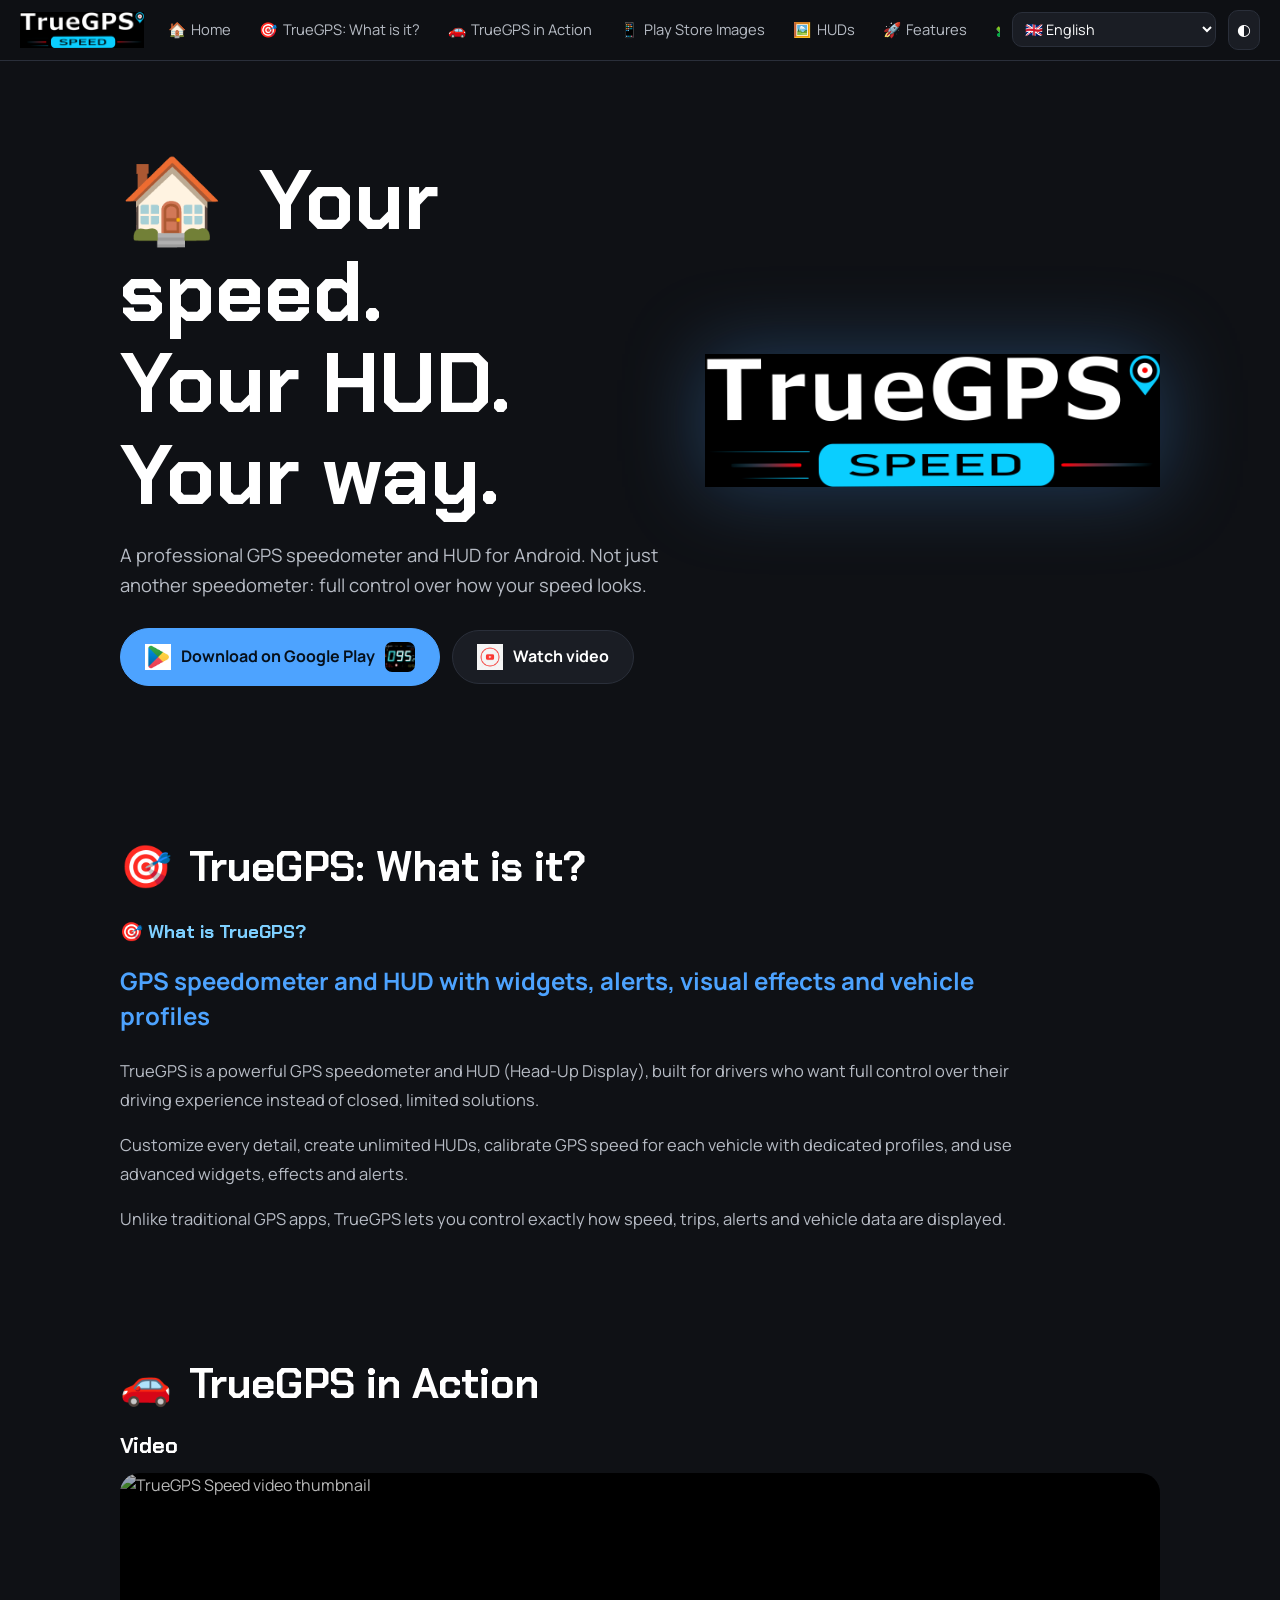
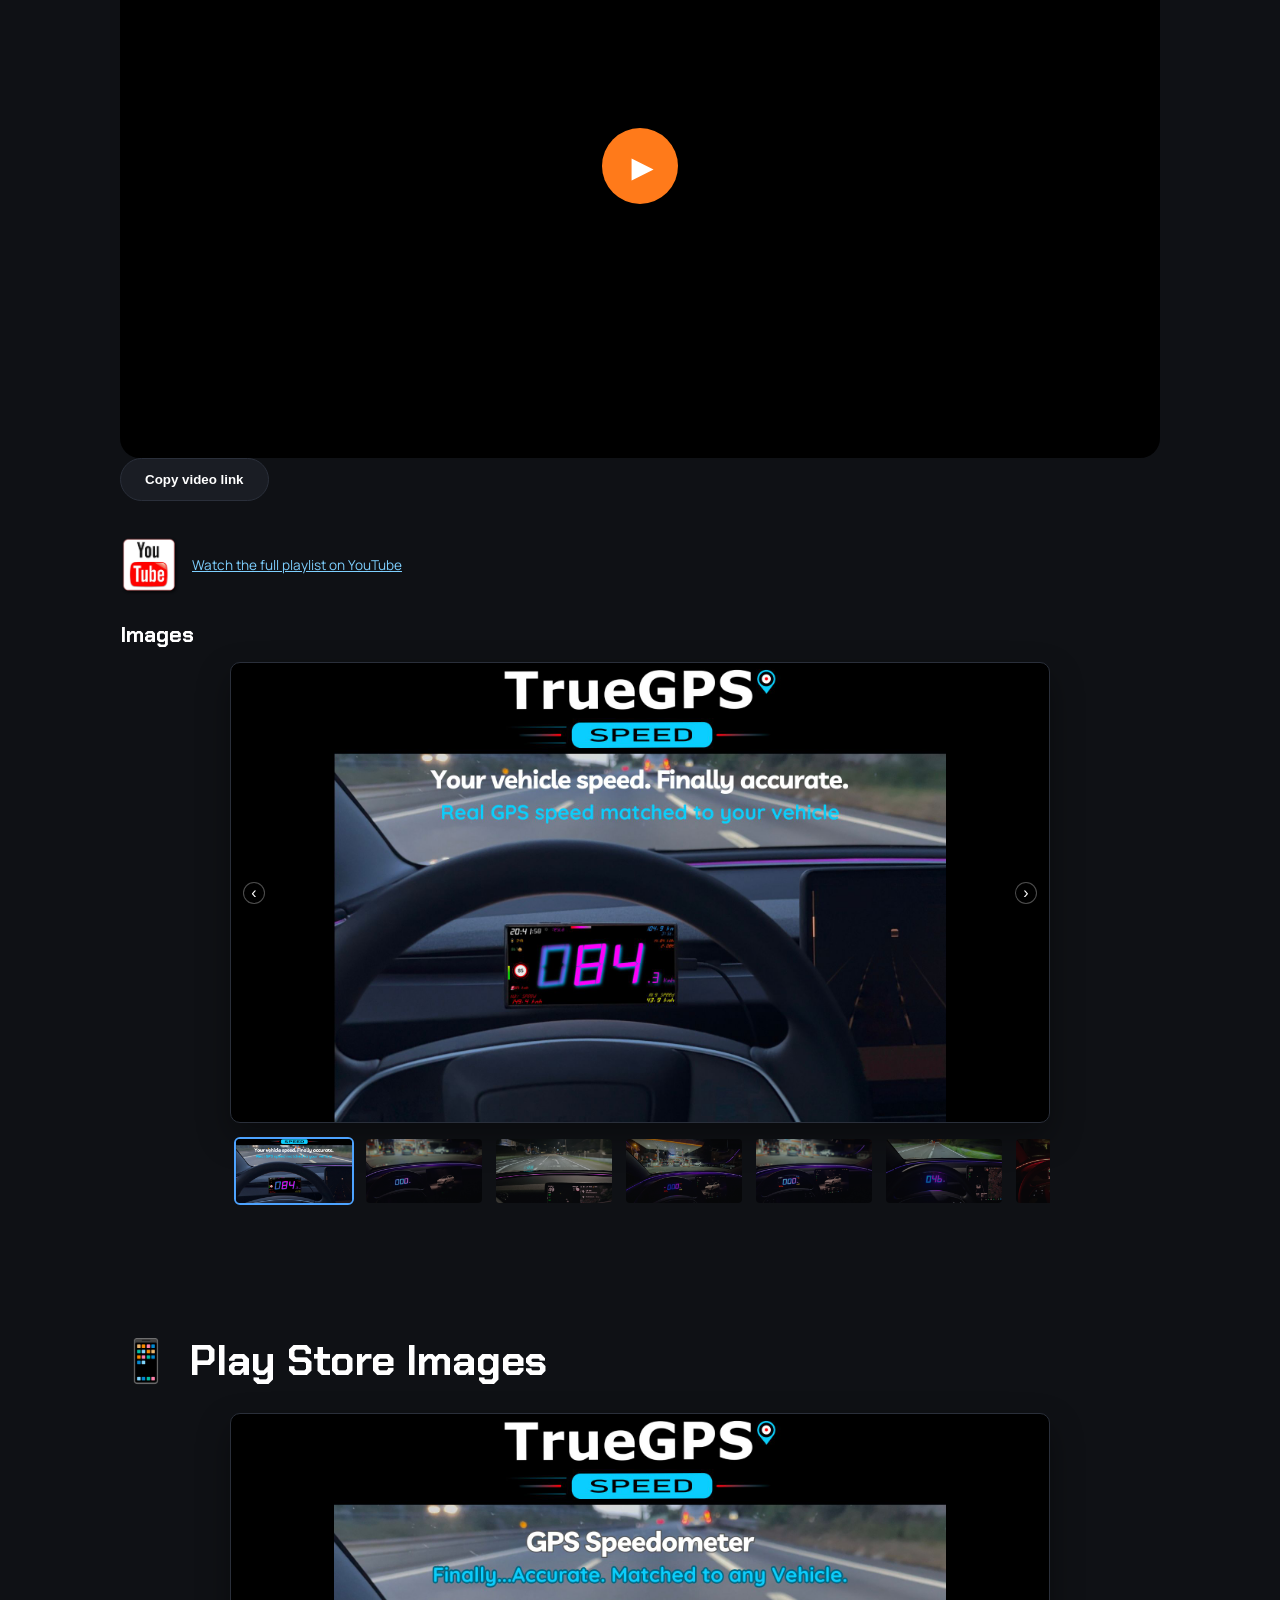
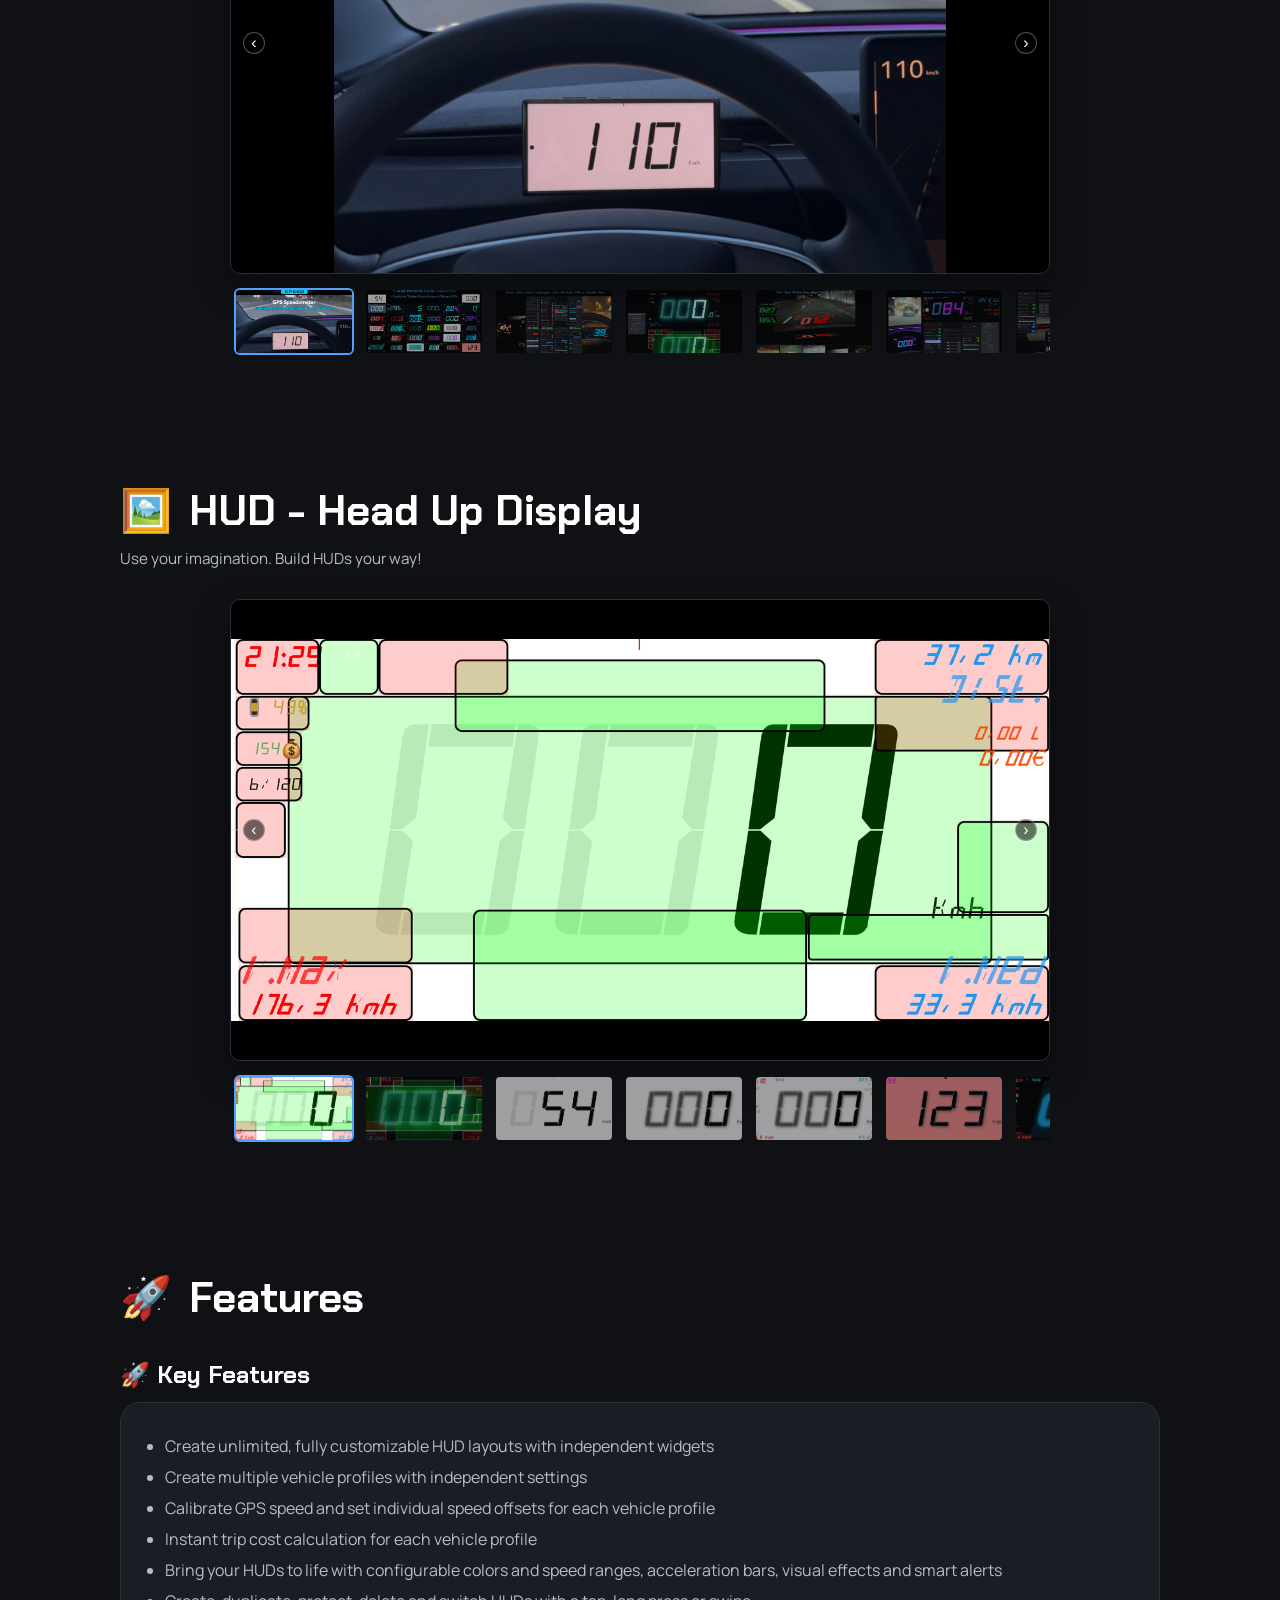
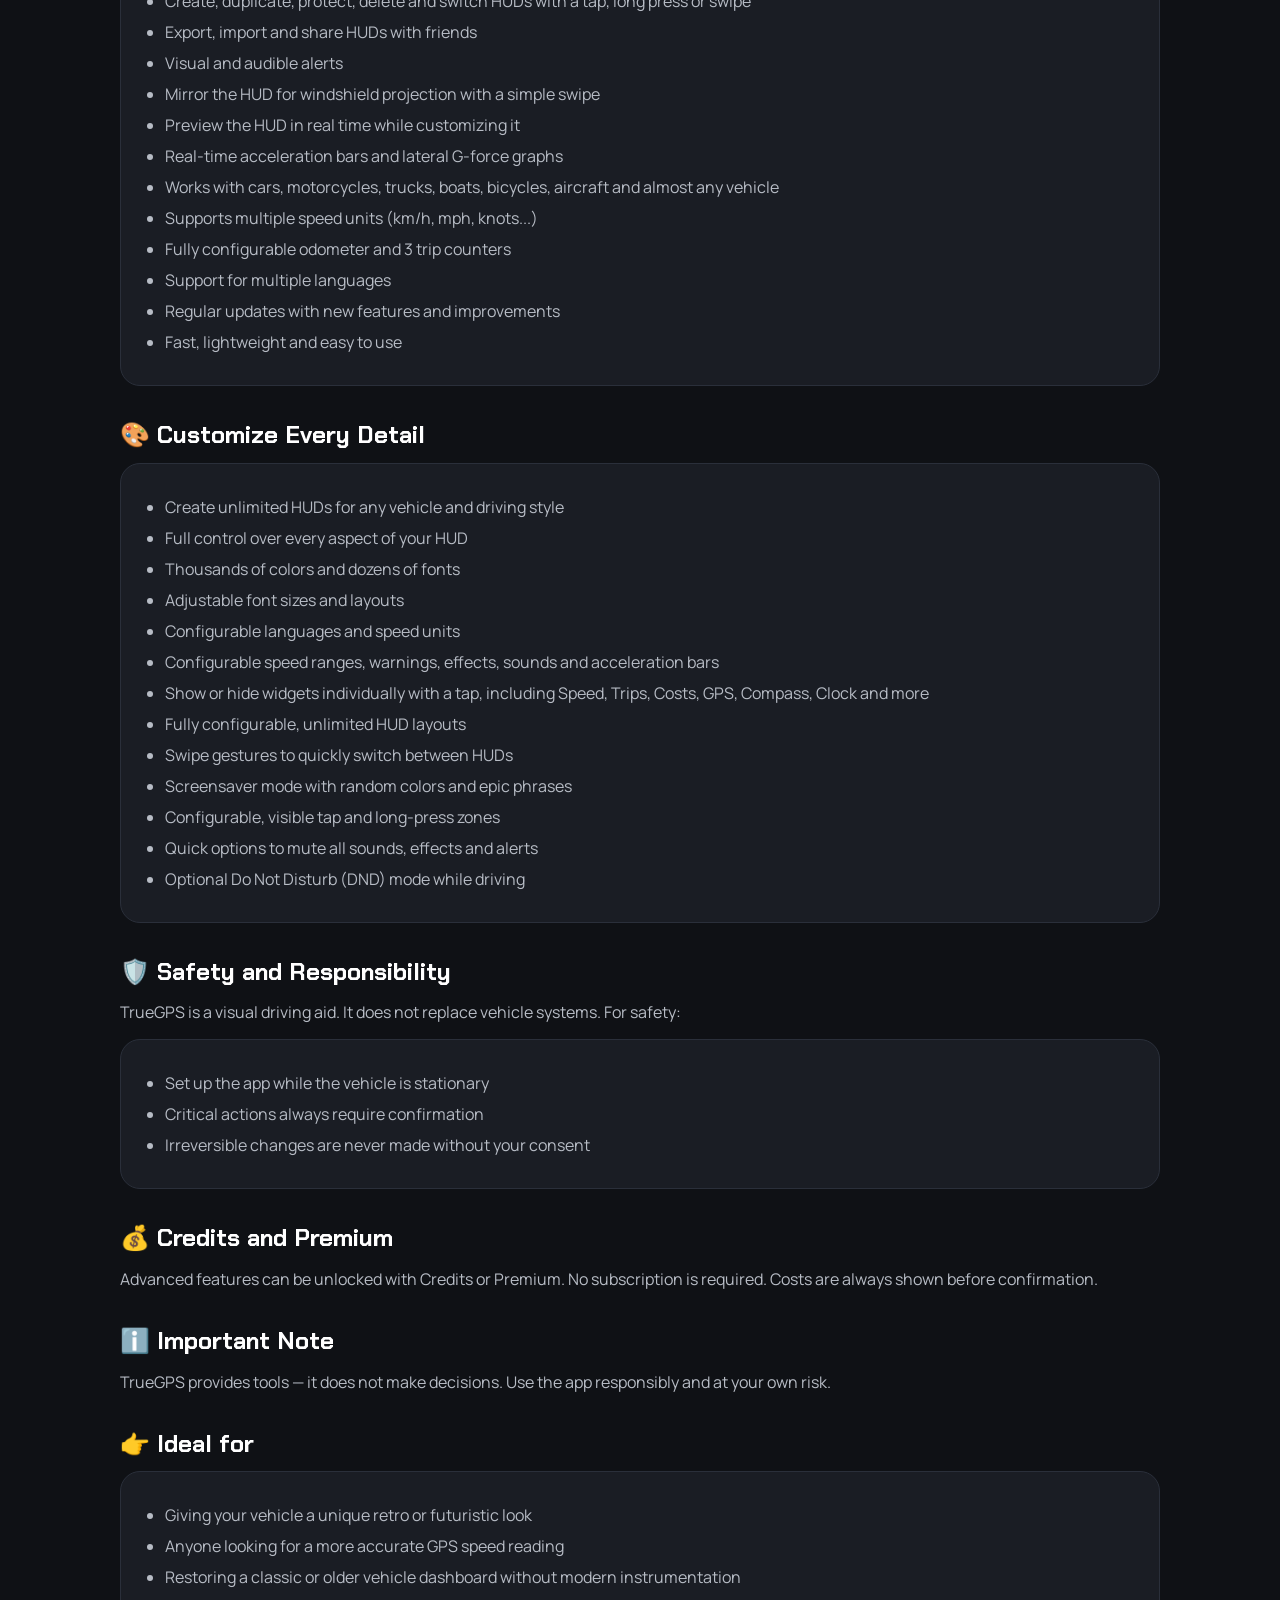
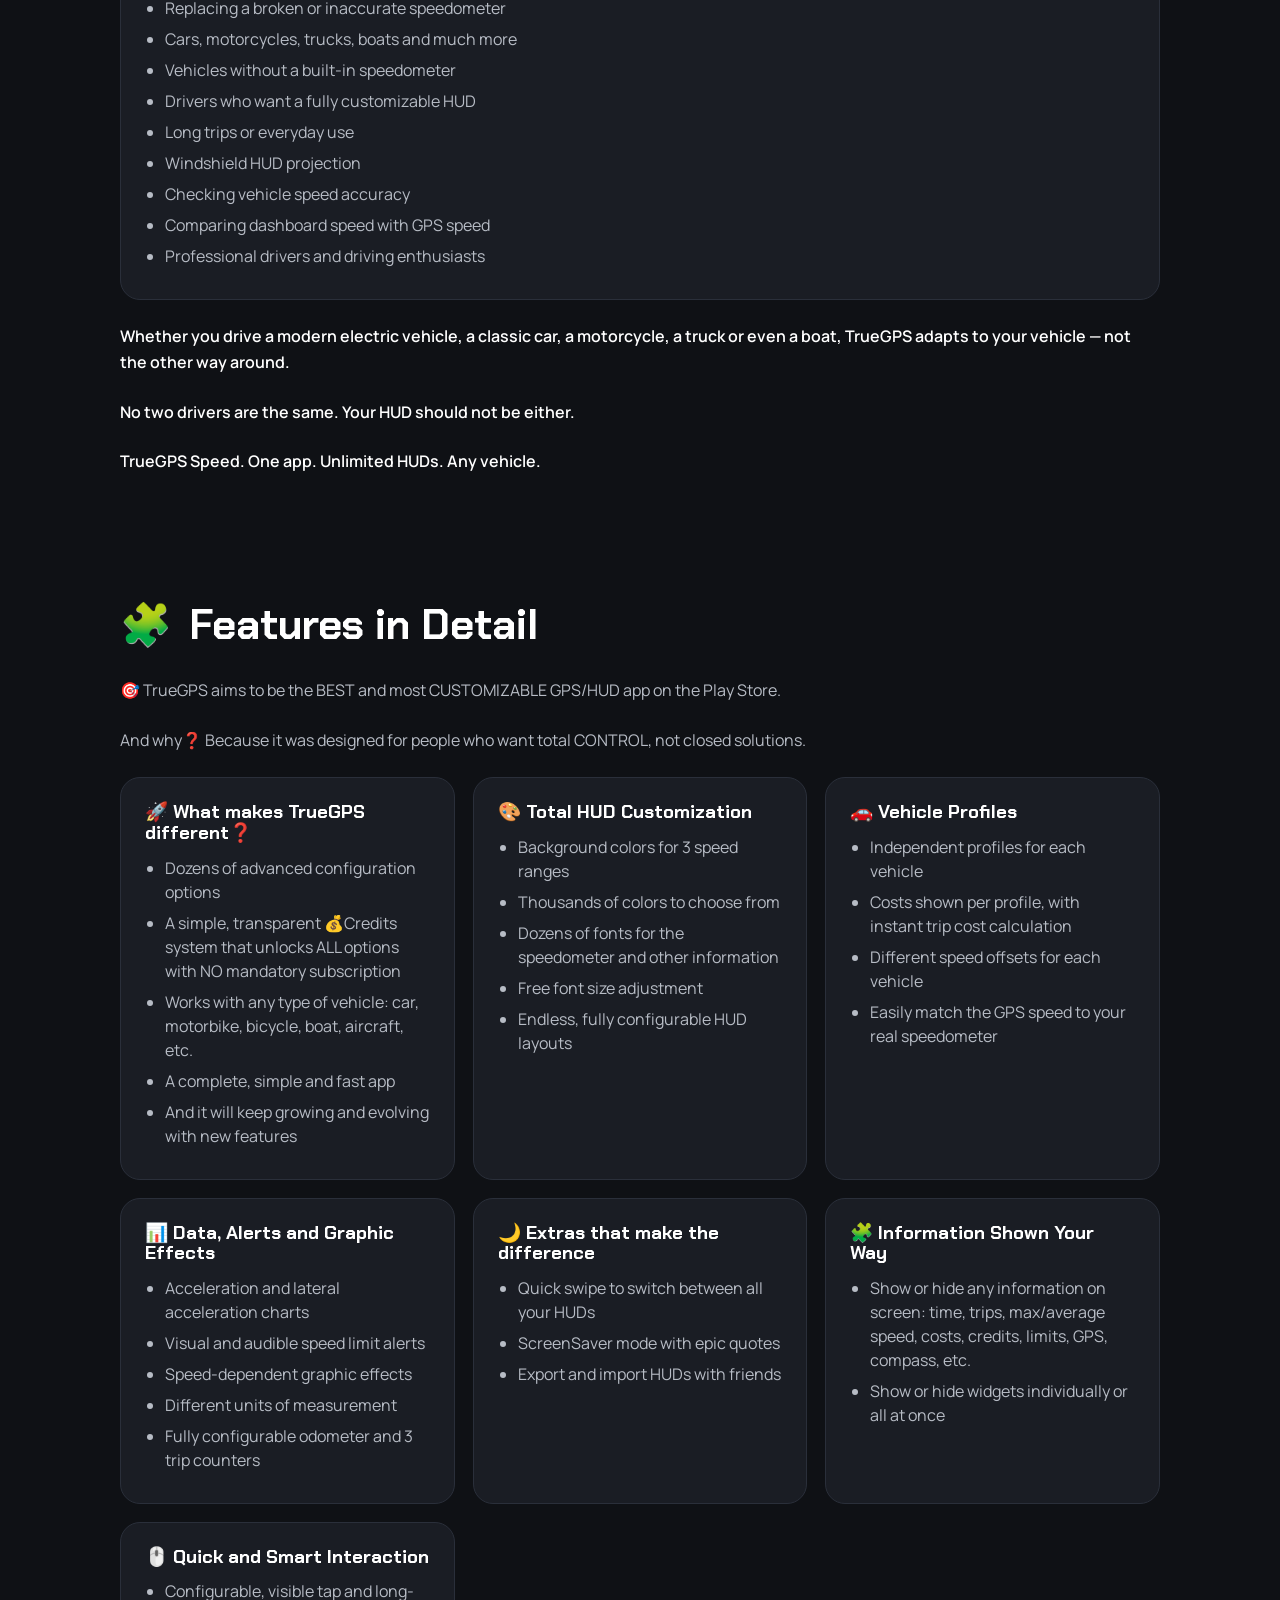
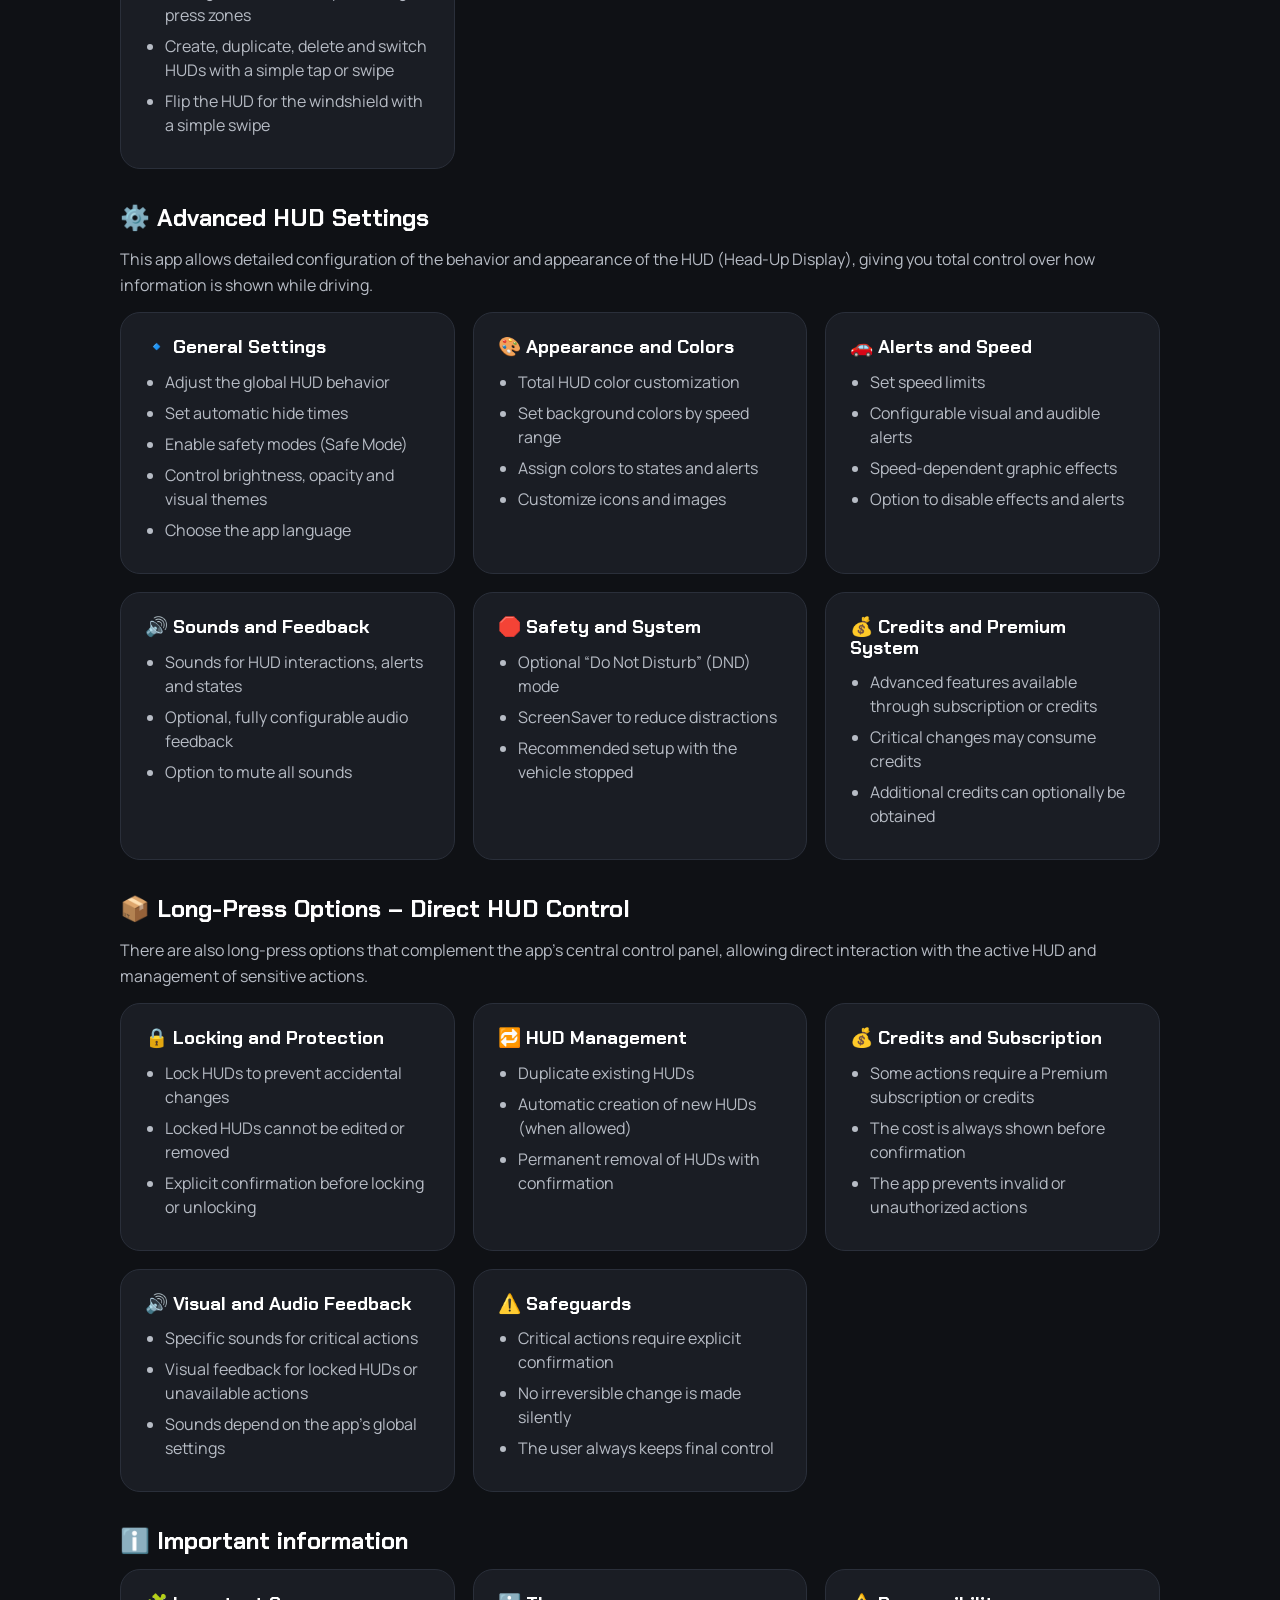
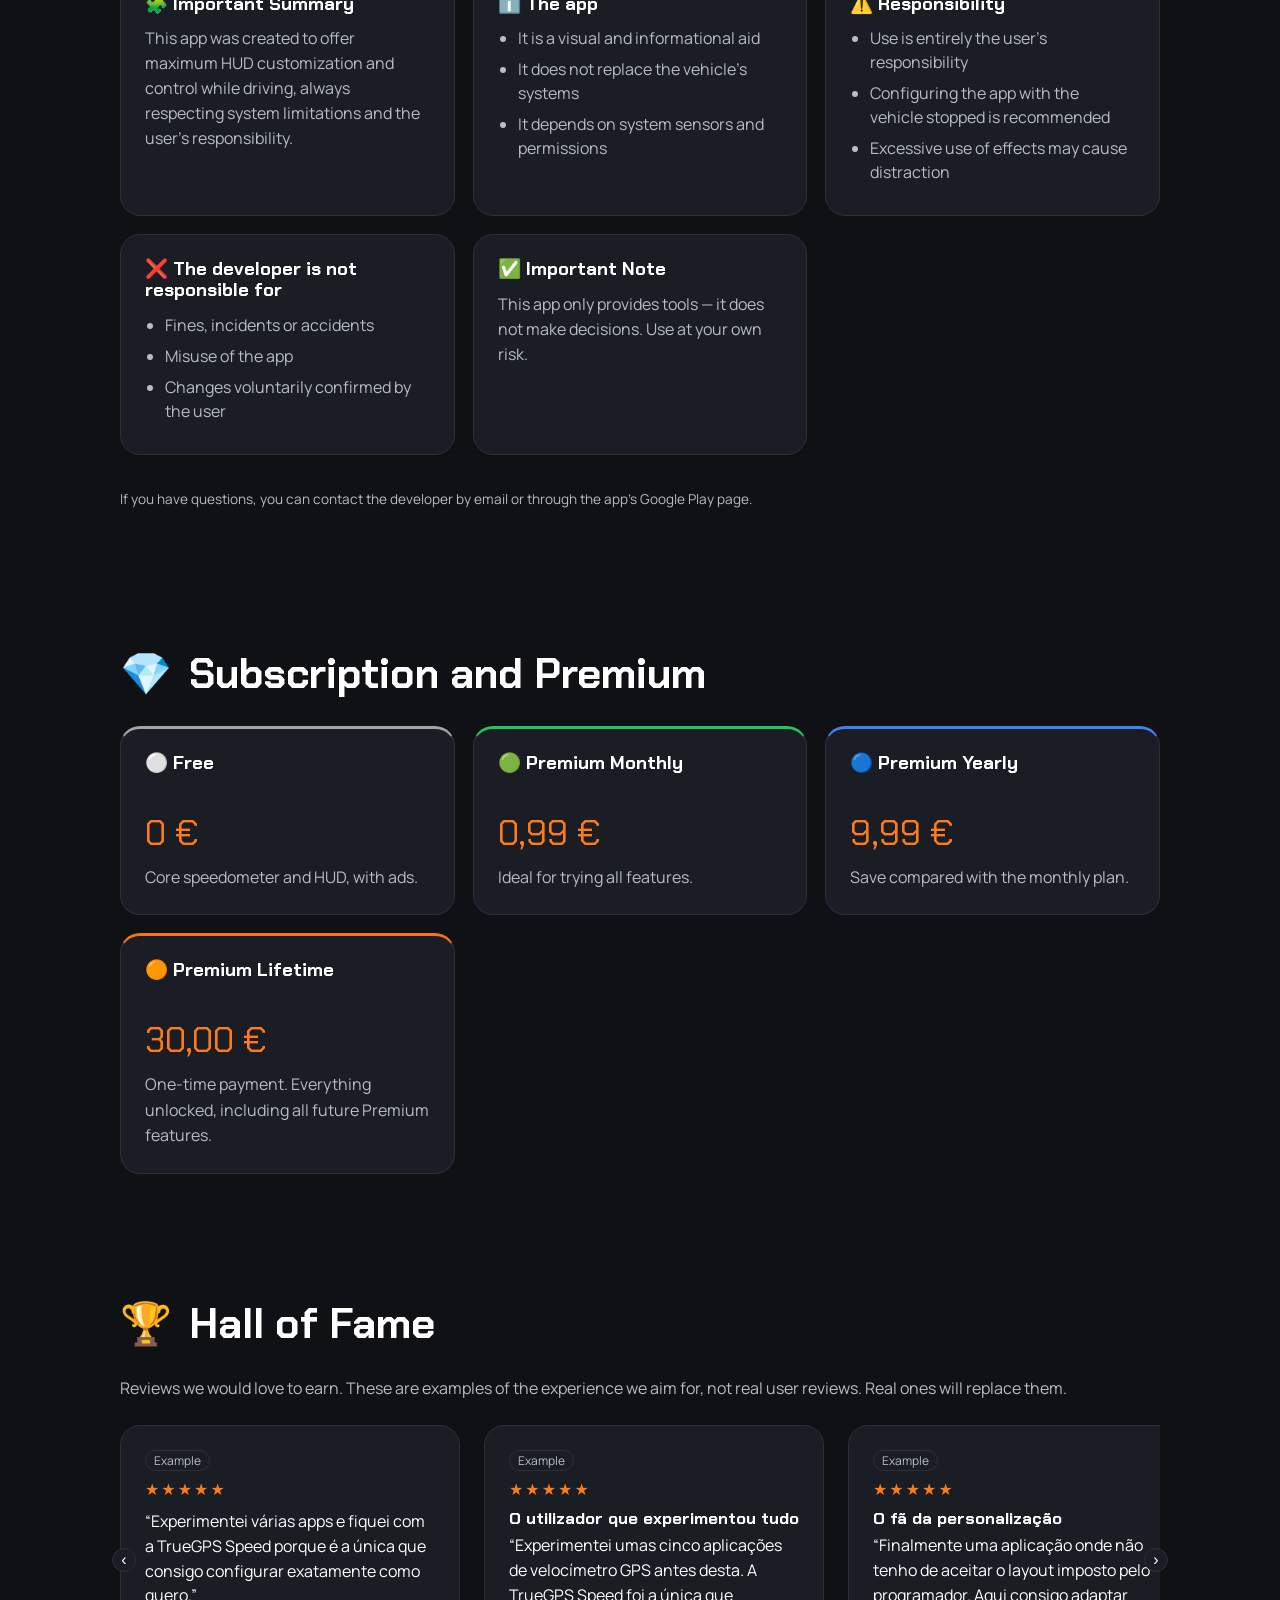
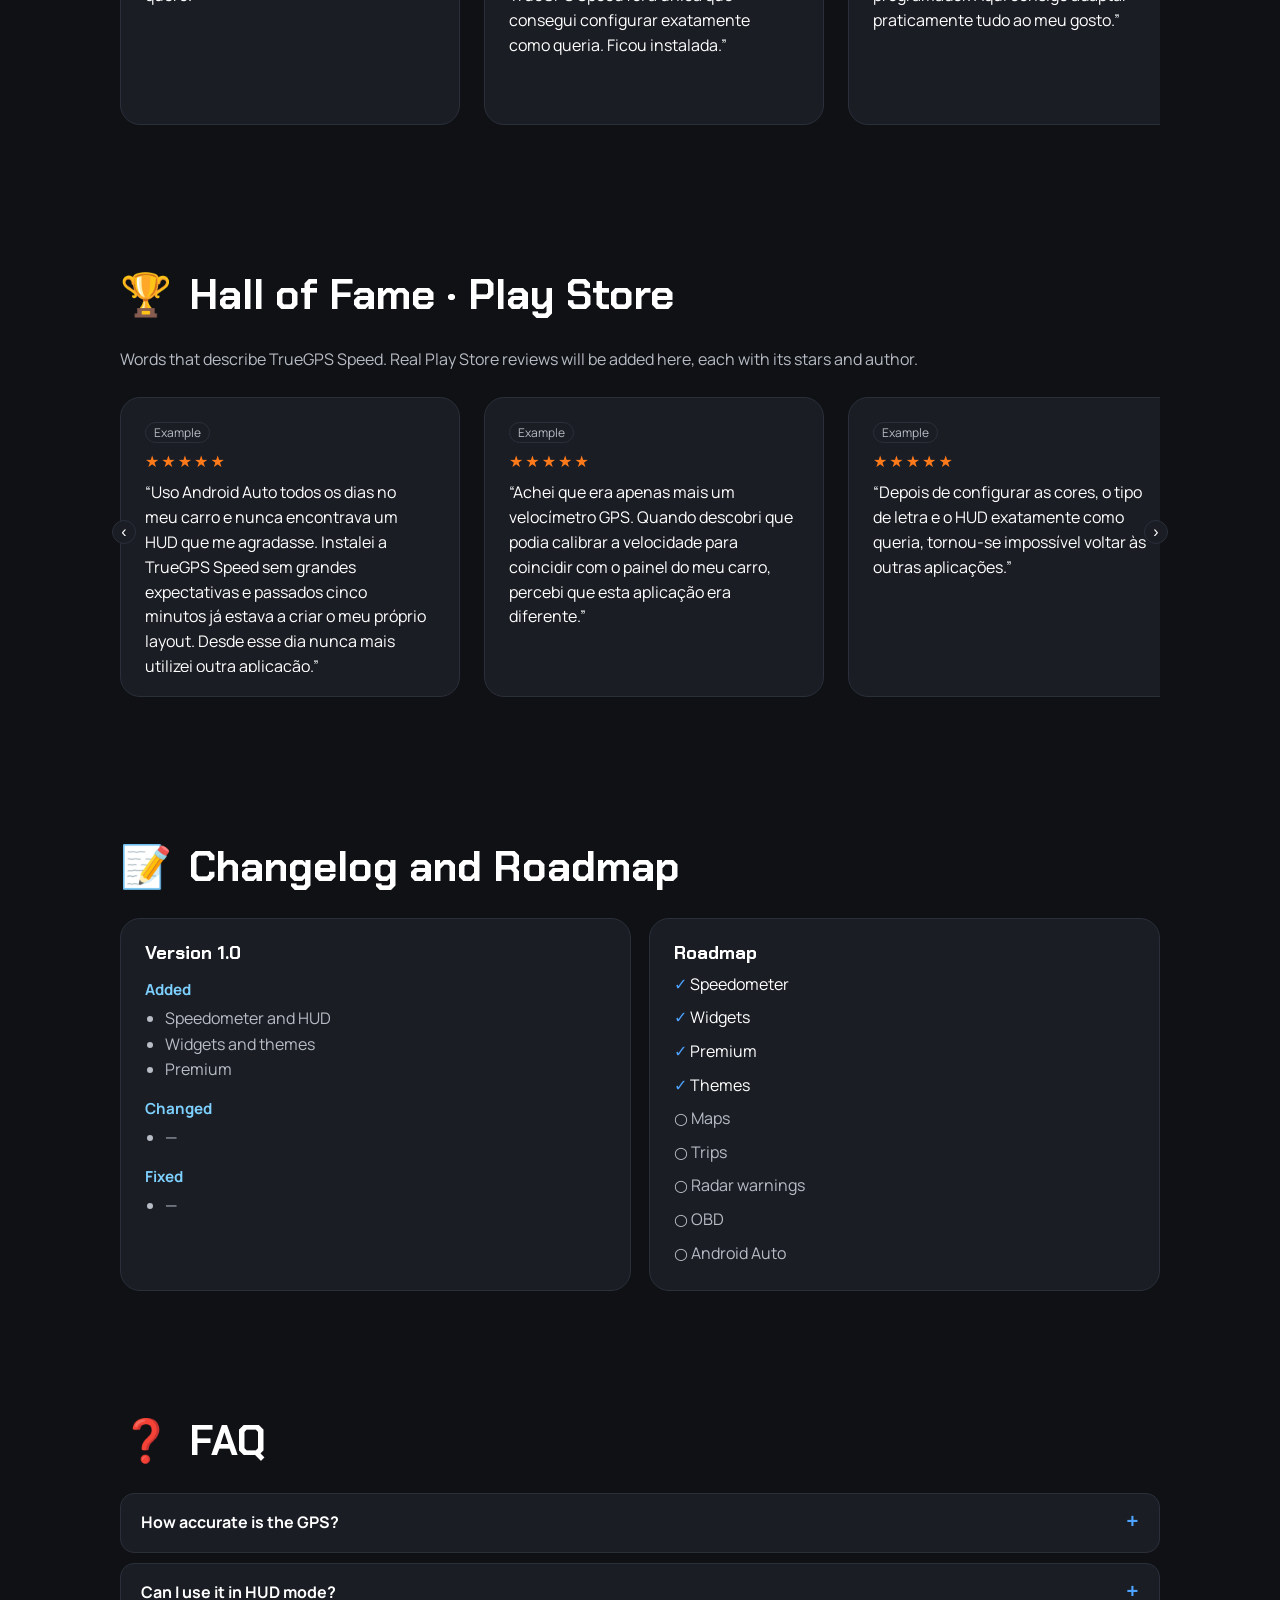
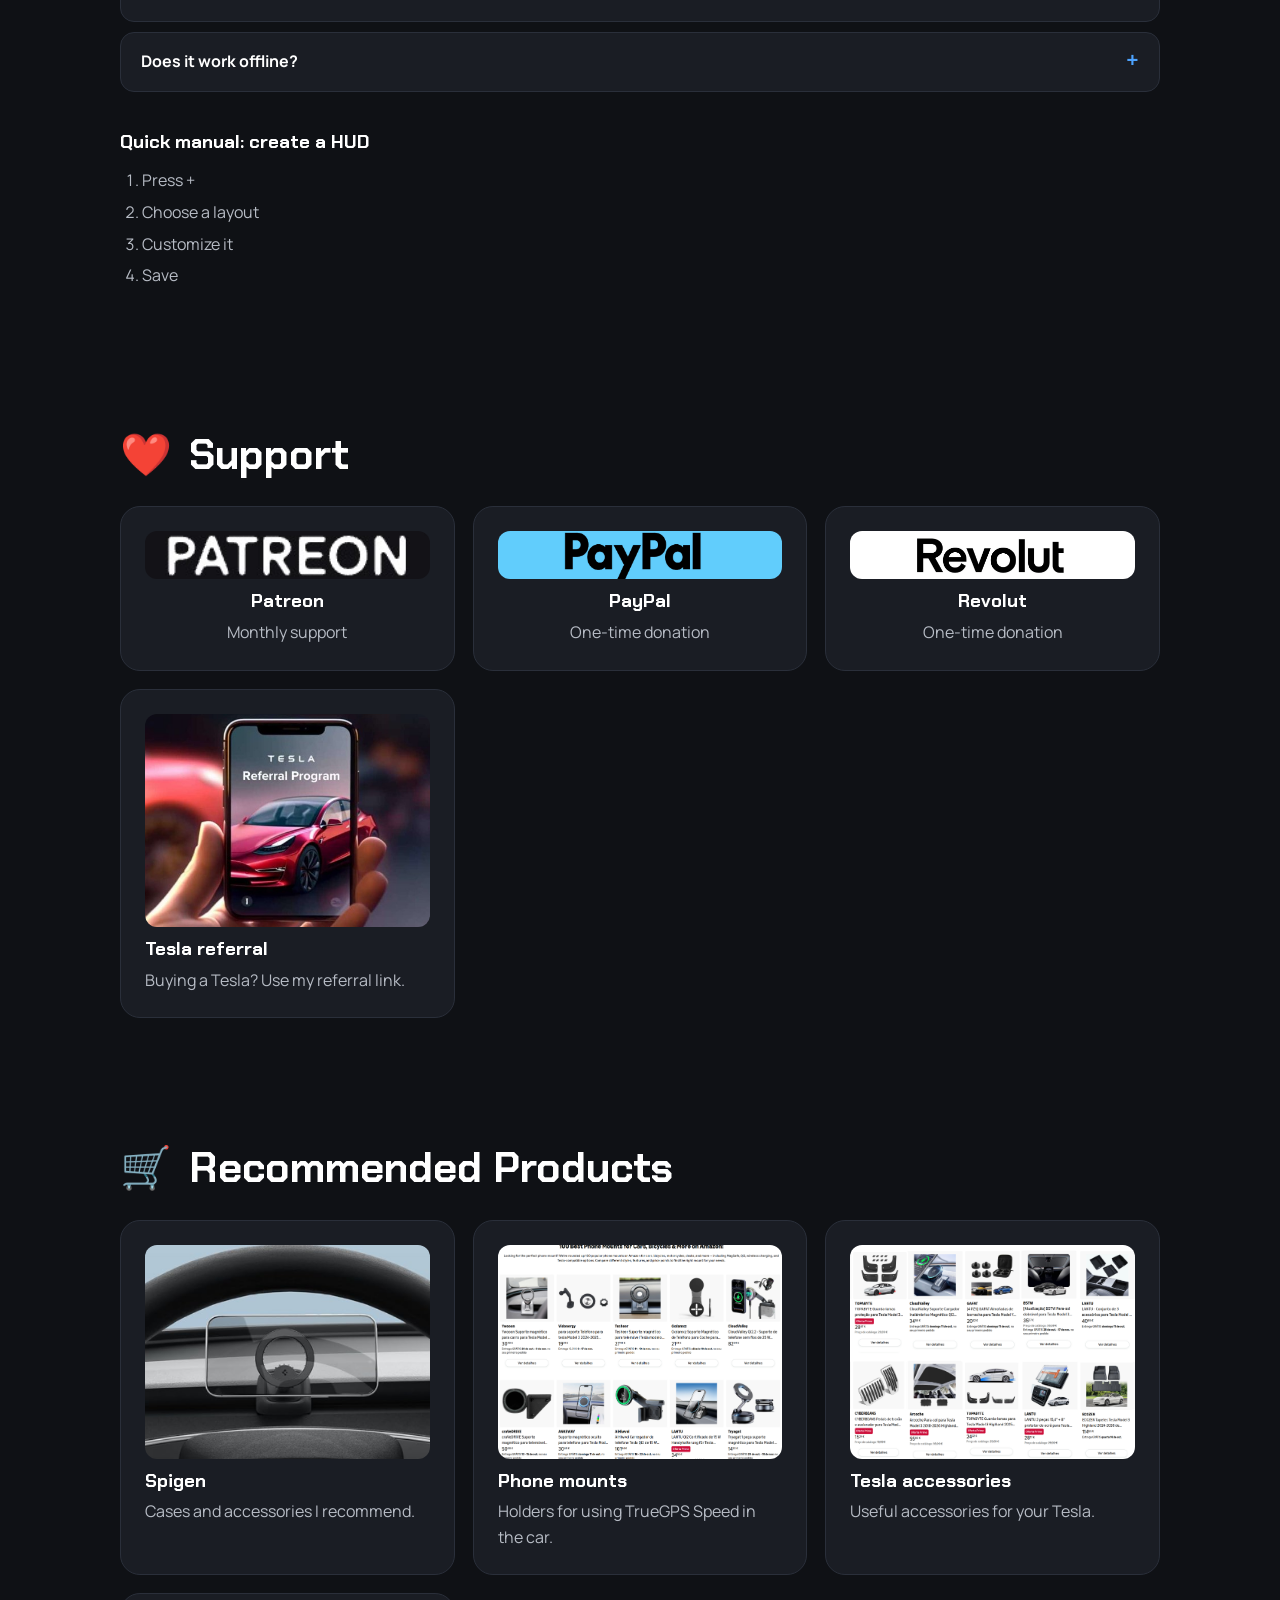
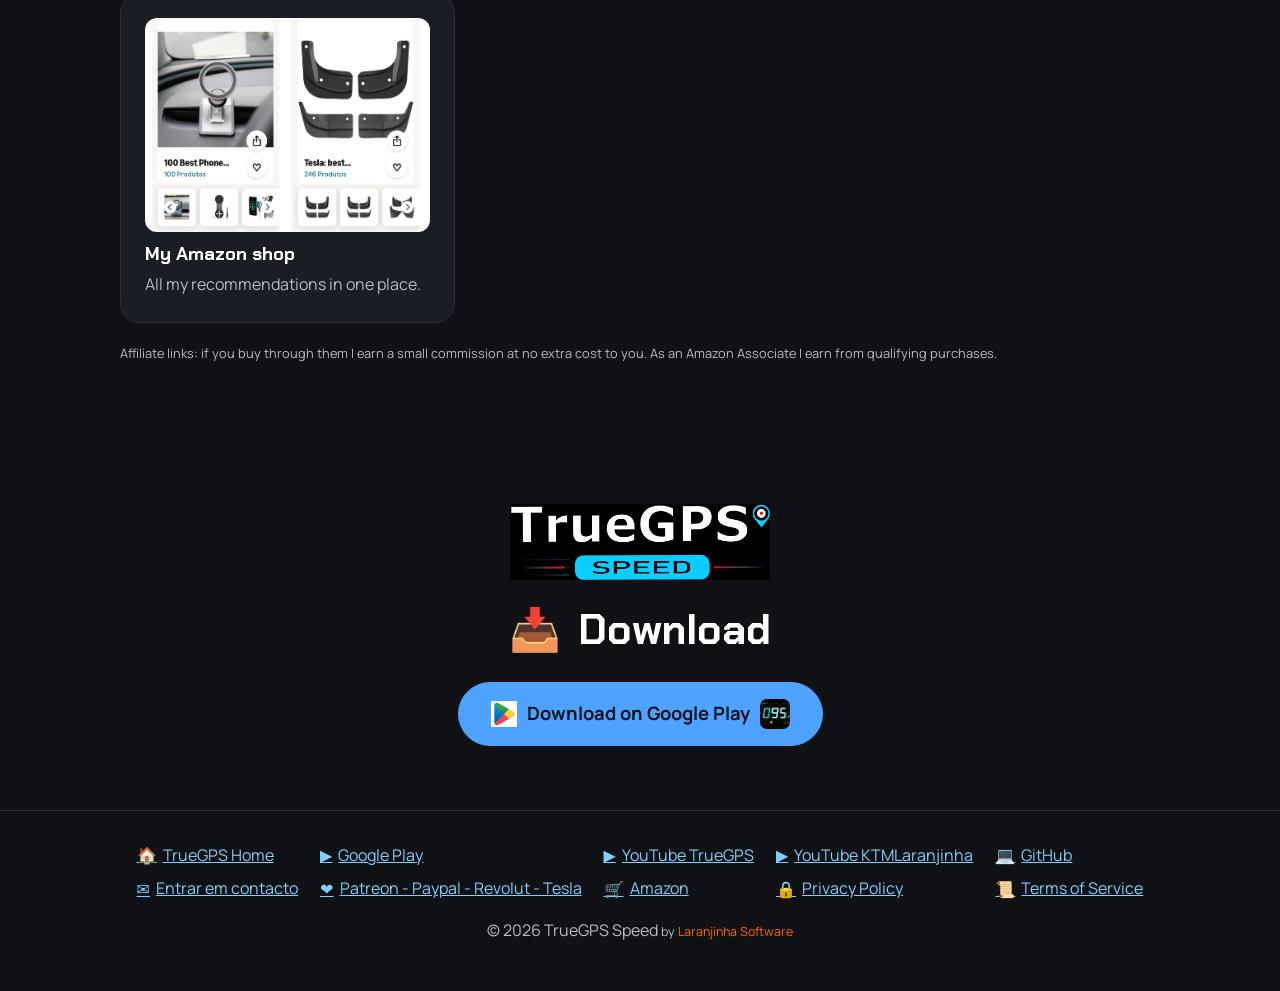
==== TrueGPS/index.html @ df22fe42 "Add files via upload" ====
<!DOCTYPE html>
<html lang="en" data-theme="dark">
<head>
<meta charset="utf-8">
<meta name="viewport" content="width=device-width, initial-scale=1">
<title>TrueGPS Speed – Your speed. Your HUD. Your way.</title>
<meta name="description" content="TrueGPS Speed: a professional GPS speedometer and HUD for Android, built for drivers who like things their way.">
<meta property="og:title" content="TrueGPS Speed">
<meta property="og:description" content="Your speed. Your HUD. Your way.">
<meta property="og:image" content="https://ktmlaranjinha.github.io/TrueGPS/assets/logos/logo.png">
<link rel="icon" href="assets/logos/logo.png">
<link rel="preconnect" href="https://fonts.googleapis.com">
<link rel="preconnect" href="https://fonts.gstatic.com" crossorigin>
<link href="https://fonts.googleapis.com/css2?family=Chakra+Petch:wght@500;700&family=Manrope:wght@400;500;700&display=swap" rel="stylesheet">
<link rel="stylesheet" href="assets/style.css">
</head>
<body>
<!-- ============ CABEÇALHO: logótipo, menu, língua, tema ============ -->
<header class="top">
  <a class="brand" href="#home">
    <!-- logo.png = letras brancas (tema escuro) | logo0.png = tema claro -->
    <img class="logo logo-dark" src="assets/logos/logo.png" alt="TrueGPS Speed" height="36">
    <img class="logo logo-light" src="assets/logos/logo0.png" alt="TrueGPS Speed" height="36">
  </a>
  <nav>
    <a data-icon="🏠" href="#home" data-i18n="nav_home">Home</a>
    <a data-icon="🎯" href="#about" data-i18n="nav_about">TrueGPS: What is it?</a>
    <a data-icon="🚗" href="#action" data-i18n="nav_action">TrueGPS in Action</a>
    <a data-icon="📱" href="#playstore" data-i18n="nav_playstore">Play Store Images</a>
    <a data-icon="🖼️" href="#huds" data-i18n="nav_huds">HUDs</a>
    <a data-icon="🚀" href="#features2" data-i18n="nav_features2">Features</a>
    <a data-icon="🧩" href="#features" data-i18n="nav_features_detail">In Detail</a>
    
    <a data-icon="💎" href="#premium" data-i18n="nav_premium">Subscription and Premium</a>
    <a data-icon="🏆" href="#fame" data-i18n="nav_fame">Hall of Fame</a>
    <a data-icon="📝" href="#changelog" data-i18n="nav_changelog">Changelog</a>
    <a data-icon="❓" href="#faq" data-i18n="nav_faq">FAQ</a>
    <a data-icon="❤️" href="#links" data-i18n="nav_support">Support</a>
    <a data-icon="🛒" href="#products" data-i18n="nav_products">Recommended Products</a>
    <a data-icon="📥" href="#download" data-i18n="nav_download">Download</a>
  </nav>
  <select id="lang" aria-label="Language"></select>
  <button id="theme" aria-label="Toggle light/dark theme">◐</button>
</header>

<main>
<!-- ============ HOME (hero) ============ -->
<section id="home" class="hero">
  <div class="hero-text">
    <h1 data-icon="🏠" data-i18n="hero_title">Your speed.<br>Your HUD.<br>Your way.</h1>
    <p data-i18n="hero_sub">A professional GPS speedometer and HUD for Android. Not just another speedometer: full control over how your speed looks.</p>
    <div class="cta">
      <a class="btn primary play-cta" href="https://play.google.com/store/apps/details?id=com.laranjinha.truegpsspeed"><img class="play-store-badge" src="assets/logos/logo_playstore.jpg" alt="" aria-hidden="true"><span data-i18n="cta_play">Download on Google Play</span><img class="button-app-icon" src="assets/logos/truegpsspeed_logo_1238x1238.jpg" alt="" aria-hidden="true"></a>
      <a class="btn watch-cta" href="#video"><img class="youtube-badge" src="assets/logos/logo_youtube.jpg" alt="" aria-hidden="true"><span data-i18n="cta_watch">Watch video</span></a>
    </div>
  </div>
  <!-- Logo grande: logo.png (letras brancas) no escuro, logo0.png no claro -->
  <div class="hero-art">
    <img class="logo-dark hero-logo" src="assets/logos/logo.png" alt="TrueGPS Speed">
    <img class="logo-light hero-logo" src="assets/logos/logo0.png" alt="TrueGPS Speed">
  </div>
</section>

<section id="about">
  <h2 data-icon="🎯" data-i18n="t_about">TrueGPS: What is it?</h2>
  <div id="about-content" class="about-content"></div>
</section>
<section id="action">
  <h2 data-icon="🚗" data-i18n="t_action">TrueGPS in Action</h2>
  <h3 class="action-label" data-i18n="t_video_label">Video</h3>
  <!-- data-yt = ID do vídeo | data-list = ID da playlist (apaga o data-list se não quiseres playlist) -->
  <div id="video" class="video" data-yt="USXWu43mxAE" data-list="PLcLuVCmpO6rU" role="button" tabindex="0" aria-label="Play video"><img class="video-thumbnail" src="https://i.ytimg.com/vi/USXWu43mxAE/hqdefault.jpg" alt="TrueGPS Speed video thumbnail"><span class="play">▶</span></div>
  <button id="copy-video-url" class="btn copy-video-btn" type="button" data-i18n="copy_video_url">Copy video link</button><p id="copy-video-status" class="copy-video-status" aria-live="polite"></p>
  <p class="note playlist-link"><a class="youtube-logo-link" href="https://www.youtube.com/watch?v=USXWu43mxAE&list=PLcLuVCmpO6rU" target="_blank" rel="noopener" aria-label="Open TrueGPS Speed YouTube playlist"><img src="assets/logos/logo_youtube.png" alt="YouTube" width="60" height="60"></a><a href="https://www.youtube.com/watch?v=USXWu43mxAE&list=PLcLuVCmpO6rU" target="_blank" rel="noopener" data-i18n="video_playlist">Watch the full playlist on YouTube</a></p>
  <h3 class="action-label" data-i18n="t_images_label">Images</h3>
  <div class="gallery" id="gallery-action" data-autoplay="5000" tabindex="0">
    <div class="stage">
      <button class="arrow prev" aria-label="Previous">‹</button>
      <img src="assets/samples/samples_00.jpg" alt="TrueGPS in Action 1">
      <button class="arrow next" aria-label="Next">›</button>
    </div>
    <div class="thumbs">

      <button class="thumb" aria-label="TrueGPS in Action 1"><img src="assets/samples/samples_00.jpg" alt="TrueGPS in Action 1" loading="lazy"></button>
      <button class="thumb" aria-label="TrueGPS in Action 2"><img src="assets/samples/samples_01.jpg" alt="TrueGPS in Action 2" loading="lazy"></button>
      <button class="thumb" aria-label="TrueGPS in Action 3"><img src="assets/samples/samples_02.jpg" alt="TrueGPS in Action 3" loading="lazy"></button>
      <button class="thumb" aria-label="TrueGPS in Action 4"><img src="assets/samples/samples_03.jpg" alt="TrueGPS in Action 4" loading="lazy"></button>
      <button class="thumb" aria-label="TrueGPS in Action 5"><img src="assets/samples/samples_04.jpg" alt="TrueGPS in Action 5" loading="lazy"></button>
      <button class="thumb" aria-label="TrueGPS in Action 6"><img src="assets/samples/samples_05.jpg" alt="TrueGPS in Action 6" loading="lazy"></button>
      <button class="thumb" aria-label="TrueGPS in Action 7"><img src="assets/samples/samples_06.jpg" alt="TrueGPS in Action 7" loading="lazy"></button>
      <button class="thumb" aria-label="TrueGPS in Action 8"><img src="assets/samples/samples_07.jpg" alt="TrueGPS in Action 8" loading="lazy"></button>
      <button class="thumb" aria-label="TrueGPS in Action 9"><img src="assets/samples/samples_08.jpg" alt="TrueGPS in Action 9" loading="lazy"></button>
      <button class="thumb" aria-label="TrueGPS in Action 10"><img src="assets/samples/samples_09.jpg" alt="TrueGPS in Action 10" loading="lazy"></button>
      <button class="thumb" aria-label="TrueGPS in Action 11"><img src="assets/samples/samples_10.jpg" alt="TrueGPS in Action 11" loading="lazy"></button>
      <button class="thumb" aria-label="TrueGPS in Action 12"><img src="assets/samples/samples_11.jpg" alt="TrueGPS in Action 12" loading="lazy"></button>
      <button class="thumb" aria-label="TrueGPS in Action 13"><img src="assets/samples/samples_12.jpg" alt="TrueGPS in Action 13" loading="lazy"></button>
      <button class="thumb" aria-label="TrueGPS in Action 14"><img src="assets/samples/samples_13.jpg" alt="TrueGPS in Action 14" loading="lazy"></button>
      <button class="thumb" aria-label="TrueGPS in Action 15"><img src="assets/samples/samples_14.jpg" alt="TrueGPS in Action 15" loading="lazy"></button>
      <button class="thumb" aria-label="TrueGPS in Action 16"><img src="assets/samples/samples_15.jpg" alt="TrueGPS in Action 16" loading="lazy"></button>
      <button class="thumb" aria-label="TrueGPS in Action 17"><img src="assets/samples/samples_16.jpg" alt="TrueGPS in Action 17" loading="lazy"></button>
      <button class="thumb" aria-label="TrueGPS in Action 18"><img src="assets/samples/samples_17.jpg" alt="TrueGPS in Action 18" loading="lazy"></button>
      <button class="thumb" aria-label="TrueGPS in Action 19"><img src="assets/samples/samples_18.jpg" alt="TrueGPS in Action 19" loading="lazy"></button>
      <button class="thumb" aria-label="TrueGPS in Action 20"><img src="assets/samples/samples_19.jpg" alt="TrueGPS in Action 20" loading="lazy"></button>
      <button class="thumb" aria-label="TrueGPS in Action 21"><img src="assets/samples/samples_20.jpg" alt="TrueGPS in Action 21" loading="lazy"></button>
      <button class="thumb" aria-label="TrueGPS in Action 22"><img src="assets/samples/samples_21.jpg" alt="TrueGPS in Action 22" loading="lazy"></button>
      <button class="thumb" aria-label="TrueGPS in Action 23"><img src="assets/samples/samples_22.jpg" alt="TrueGPS in Action 23" loading="lazy"></button>
      <button class="thumb" aria-label="TrueGPS in Action 24"><img src="assets/samples/samples_23.jpg" alt="TrueGPS in Action 24" loading="lazy"></button>
      <button class="thumb" aria-label="TrueGPS in Action 25"><img src="assets/samples/samples_24.jpg" alt="TrueGPS in Action 25" loading="lazy"></button>
      <button class="thumb" aria-label="TrueGPS in Action 26"><img src="assets/samples/samples_25.jpg" alt="TrueGPS in Action 26" loading="lazy"></button>
      <button class="thumb" aria-label="TrueGPS in Action 27"><img src="assets/samples/samples_26.jpg" alt="TrueGPS in Action 27" loading="lazy"></button>
      <button class="thumb" aria-label="TrueGPS in Action 28"><img src="assets/samples/samples_27.jpg" alt="TrueGPS in Action 28" loading="lazy"></button>
      <button class="thumb" aria-label="TrueGPS in Action 29"><img src="assets/samples/samples_28.jpg" alt="TrueGPS in Action 29" loading="lazy"></button>
      <button class="thumb" aria-label="TrueGPS in Action 30"><img src="assets/samples/samples_29.jpg" alt="TrueGPS in Action 30" loading="lazy"></button>
      <button class="thumb" aria-label="TrueGPS in Action 31"><img src="assets/samples/samples_30.jpg" alt="TrueGPS in Action 31" loading="lazy"></button>
      <button class="thumb" aria-label="TrueGPS in Action 32"><img src="assets/samples/samples_31.jpg" alt="TrueGPS in Action 32" loading="lazy"></button>
      <button class="thumb" aria-label="TrueGPS in Action 33"><img src="assets/samples/samples_32.jpg" alt="TrueGPS in Action 33" loading="lazy"></button>
      <button class="thumb" aria-label="TrueGPS in Action 34"><img src="assets/samples/samples_33.jpg" alt="TrueGPS in Action 34" loading="lazy"></button>
      <button class="thumb" aria-label="TrueGPS in Action 35"><img src="assets/samples/samples_34.jpg" alt="TrueGPS in Action 35" loading="lazy"></button>
      <button class="thumb" aria-label="TrueGPS in Action 36"><img src="assets/samples/samples_35.jpg" alt="TrueGPS in Action 36" loading="lazy"></button>
    </div>
  </div>
</section>


<section id="playstore">
  <h2 data-icon="📱" data-i18n="t_playstore">Play Store Images</h2>
  <div class="gallery" id="gallery" data-autoplay="5000" tabindex="0">

    <!-- Imagem grande (muda ao clicar numa miniatura, nas setas, com swipe ou com as teclas ← →) -->
    <div class="stage">
      <button class="arrow prev" aria-label="Previous">‹</button>
      <img src="assets/shots/01.jpg" alt="TrueGPS Speed screenshot 1">
      <button class="arrow next" aria-label="Next">›</button>
    </div>

    <!-- Miniaturas. Para acrescentar um screenshot: copia uma linha <button> e muda o nome da imagem. -->
    <div class="thumbs">
      <button class="thumb" aria-label="Screenshot 1"><img src="assets/shots/01.jpg" alt="TrueGPS Speed screenshot 1" loading="lazy"></button>
      <button class="thumb" aria-label="Screenshot 2"><img src="assets/shots/02.jpg" alt="TrueGPS Speed screenshot 2" loading="lazy"></button>
      <button class="thumb" aria-label="Screenshot 3"><img src="assets/shots/03.jpg" alt="TrueGPS Speed screenshot 3" loading="lazy"></button>
      <button class="thumb" aria-label="Screenshot 4"><img src="assets/shots/04.jpg" alt="TrueGPS Speed screenshot 4" loading="lazy"></button>
      <button class="thumb" aria-label="Screenshot 5"><img src="assets/shots/05.jpg" alt="TrueGPS Speed screenshot 5" loading="lazy"></button>
      <button class="thumb" aria-label="Screenshot 6"><img src="assets/shots/06.jpg" alt="TrueGPS Speed screenshot 6" loading="lazy"></button>
      <button class="thumb" aria-label="Screenshot 7"><img src="assets/shots/07.jpg" alt="TrueGPS Speed screenshot 7" loading="lazy"></button>
      <button class="thumb" aria-label="Screenshot 8"><img src="assets/shots/08.jpg" alt="TrueGPS Speed screenshot 8" loading="lazy"></button>
      <button class="thumb" aria-label="Screenshot 9"><img src="assets/shots/09.jpg" alt="TrueGPS Speed screenshot 9" loading="lazy"></button>
    </div>

  </div>
</section>

<section id="huds">
  <h2 data-icon="🖼️" data-i18n="t_huds_display">HUD - Head Up Display</h2>
  <p class="section-subtitle" data-i18n="t_huds_subtitle">Use your imagination. Build HUDs your way!</p>
  <div class="gallery" id="gallery-huds" data-autoplay="5000" tabindex="0">
    <div class="stage">
      <button class="arrow prev" aria-label="Previous">‹</button>
      <img src="assets/huds/huds_00.jpg" alt="HUD 1">
      <button class="arrow next" aria-label="Next">›</button>
    </div>
    <div class="thumbs">

      <button class="thumb" aria-label="HUD 1"><img src="assets/huds/huds_00.jpg" alt="HUD 1" loading="lazy"></button>
      <button class="thumb" aria-label="HUD 2"><img src="assets/huds/huds_01.jpg" alt="HUD 2" loading="lazy"></button>
      <button class="thumb" aria-label="HUD 3"><img src="assets/huds/huds_02.jpg" alt="HUD 3" loading="lazy"></button>
      <button class="thumb" aria-label="HUD 4"><img src="assets/huds/huds_03.jpg" alt="HUD 4" loading="lazy"></button>
      <button class="thumb" aria-label="HUD 5"><img src="assets/huds/huds_04.jpg" alt="HUD 5" loading="lazy"></button>
      <button class="thumb" aria-label="HUD 6"><img src="assets/huds/huds_05.jpg" alt="HUD 6" loading="lazy"></button>
      <button class="thumb" aria-label="HUD 7"><img src="assets/huds/huds_06.jpg" alt="HUD 7" loading="lazy"></button>
      <button class="thumb" aria-label="HUD 8"><img src="assets/huds/huds_07.jpg" alt="HUD 8" loading="lazy"></button>
      <button class="thumb" aria-label="HUD 9"><img src="assets/huds/huds_08.jpg" alt="HUD 9" loading="lazy"></button>
      <button class="thumb" aria-label="HUD 10"><img src="assets/huds/huds_09.jpg" alt="HUD 10" loading="lazy"></button>
      <button class="thumb" aria-label="HUD 11"><img src="assets/huds/huds_10.jpg" alt="HUD 11" loading="lazy"></button>
      <button class="thumb" aria-label="HUD 12"><img src="assets/huds/huds_11.jpg" alt="HUD 12" loading="lazy"></button>
      <button class="thumb" aria-label="HUD 13"><img src="assets/huds/huds_12.jpg" alt="HUD 13" loading="lazy"></button>
      <button class="thumb" aria-label="HUD 14"><img src="assets/huds/huds_13.jpg" alt="HUD 14" loading="lazy"></button>
      <button class="thumb" aria-label="HUD 15"><img src="assets/huds/huds_14.jpg" alt="HUD 15" loading="lazy"></button>
      <button class="thumb" aria-label="HUD 16"><img src="assets/huds/huds_15.jpg" alt="HUD 16" loading="lazy"></button>
      <button class="thumb" aria-label="HUD 17"><img src="assets/huds/huds_16.jpg" alt="HUD 17" loading="lazy"></button>
      <button class="thumb" aria-label="HUD 18"><img src="assets/huds/huds_17.jpg" alt="HUD 18" loading="lazy"></button>
      <button class="thumb" aria-label="HUD 19"><img src="assets/huds/huds_18.jpg" alt="HUD 19" loading="lazy"></button>
      <button class="thumb" aria-label="HUD 20"><img src="assets/huds/huds_19.jpg" alt="HUD 20" loading="lazy"></button>
      <button class="thumb" aria-label="HUD 21"><img src="assets/huds/huds_20.jpg" alt="HUD 21" loading="lazy"></button>
      <button class="thumb" aria-label="HUD 22"><img src="assets/huds/huds_21.jpg" alt="HUD 22" loading="lazy"></button>
      <button class="thumb" aria-label="HUD 23"><img src="assets/huds/huds_22.jpg" alt="HUD 23" loading="lazy"></button>
      <button class="thumb" aria-label="HUD 24"><img src="assets/huds/huds_23.jpg" alt="HUD 24" loading="lazy"></button>
      <button class="thumb" aria-label="HUD 25"><img src="assets/huds/huds_24.jpg" alt="HUD 25" loading="lazy"></button>
      <button class="thumb" aria-label="HUD 26"><img src="assets/huds/huds_25.jpg" alt="HUD 26" loading="lazy"></button>
      <button class="thumb" aria-label="HUD 27"><img src="assets/huds/huds_26.jpg" alt="HUD 27" loading="lazy"></button>
      <button class="thumb" aria-label="HUD 28"><img src="assets/huds/huds_27.jpg" alt="HUD 28" loading="lazy"></button>
      <button class="thumb" aria-label="HUD 29"><img src="assets/huds/huds_28.jpg" alt="HUD 29" loading="lazy"></button>
      <button class="thumb" aria-label="HUD 30"><img src="assets/huds/huds_29.jpg" alt="HUD 30" loading="lazy"></button>
      <button class="thumb" aria-label="HUD 31"><img src="assets/huds/huds_30.jpg" alt="HUD 31" loading="lazy"></button>
      <button class="thumb" aria-label="HUD 32"><img src="assets/huds/huds_31.jpg" alt="HUD 32" loading="lazy"></button>
      <button class="thumb" aria-label="HUD 33"><img src="assets/huds/huds_32.jpg" alt="HUD 33" loading="lazy"></button>
      <button class="thumb" aria-label="HUD 34"><img src="assets/huds/huds_33.jpg" alt="HUD 34" loading="lazy"></button>
      <button class="thumb" aria-label="HUD 35"><img src="assets/huds/huds_34.jpg" alt="HUD 35" loading="lazy"></button>
      <button class="thumb" aria-label="HUD 36"><img src="assets/huds/huds_35.jpg" alt="HUD 36" loading="lazy"></button>
      <button class="thumb" aria-label="HUD 37"><img src="assets/huds/huds_36.jpg" alt="HUD 37" loading="lazy"></button>
      <button class="thumb" aria-label="HUD 38"><img src="assets/huds/huds_37.jpg" alt="HUD 38" loading="lazy"></button>
    </div>
  </div>
</section>


<section id="features2">
  <h2 data-icon="🚀" data-i18n="t_features2">Features</h2>
  <div id="feature-content-2" class="feature-content"></div>
</section>
<!-- ============ FEATURES: um <article class="card"> por funcionalidade ============ -->
<section id="features">
  <h2 data-icon="🧩" data-i18n="t_features_detail">Features in Detail</h2>
  <div id="feature-content" class="feature-content"></div>
</section>

<section id="premium">
  <h2 data-icon="💎" data-i18n="t_premium">Subscription and Premium</h2>
  <div class="grid premium-grid">
    <article class="card premium-free"><h3 data-i18n="premium_free">⚪ Free</h3><p class="price">0 €</p><p data-i18n="premium_free_desc">Core speedometer and HUD, with ads.</p></article>
    <article class="card premium-monthly"><h3 data-i18n="premium_monthly">🟢 Premium Monthly</h3><p class="price">0,99 €</p><p data-i18n="premium_monthly_desc">Ideal for trying all features.</p></article>
    <article class="card premium-yearly"><h3 data-i18n="premium_yearly">🔵 Premium Yearly</h3><p class="price">9,99 €</p><p data-i18n="premium_yearly_desc">Save compared with the monthly plan.</p></article>
    <article class="card premium-lifetime"><h3 data-i18n="premium_lifetime">🟠 Premium Lifetime</h3><p class="price">30,00 €</p><p data-i18n="premium_lifetime_desc">One-time payment. Everything unlocked, including all future Premium features.</p></article>
  </div>
</section>


<!-- ============ MULTIMÉDIA: screenshots e vídeo ============ -->




<!-- ============ HALL OF FAME: exemplos (fase 1), trocar por comentários reais ============ -->
<section id="fame">
  <h2 data-icon="🏆" data-i18n="t_fame">Hall of Fame</h2>
  <p class="lead" data-i18n="fame_lead">Reviews we would love to earn. These are examples of the experience we aim for, not real user reviews. Real ones will replace them.</p>
  <div class="carousel">
    <button class="arrow prev" aria-label="Previous">‹</button>
    <div class="track">
    <blockquote class="card" lang="pt">
      <span class="tag" data-i18n="tag_example">Example</span>
      <span class="stars" aria-hidden="true">★★★★★</span>
      <p>“Experimentei várias apps e fiquei com a TrueGPS Speed porque é a única que consigo configurar exatamente como quero.”</p>
    </blockquote>
    <blockquote class="card" lang="pt">
      <span class="tag" data-i18n="tag_example">Example</span>
      <span class="stars" aria-hidden="true">★★★★★</span>
      <h3>O utilizador que experimentou tudo</h3>
      <p>“Experimentei umas cinco aplicações de velocímetro GPS antes desta. A TrueGPS Speed foi a única que consegui configurar exatamente como queria. Ficou instalada.”</p>
    </blockquote>
    <blockquote class="card" lang="pt">
      <span class="tag" data-i18n="tag_example">Example</span>
      <span class="stars" aria-hidden="true">★★★★★</span>
      <h3>O fã da personalização</h3>
      <p>“Finalmente uma aplicação onde não tenho de aceitar o layout imposto pelo programador. Aqui consigo adaptar praticamente tudo ao meu gosto.”</p>
    </blockquote>
    <blockquote class="card" lang="pt">
      <span class="tag" data-i18n="tag_example">Example</span>
      <span class="stars" aria-hidden="true">★★★★★</span>
      <h3>O utilizador de HUD</h3>
      <p>“Uso HUD há anos e esta é das poucas aplicações que parece ter sido pensada para quem realmente conduz com projeção no para-brisas.”</p>
    </blockquote>
    <blockquote class="card" lang="pt">
      <span class="tag" data-i18n="tag_example">Example</span>
      <span class="stars" aria-hidden="true">★★★★★</span>
      <h3>O utilizador Tesla</h3>
      <p>“A possibilidade de calibrar a velocidade para coincidir com o velocímetro do carro fez-me abandonar a aplicação que usava há anos.”</p>
    </blockquote>
    <blockquote class="card" lang="pt">
      <span class="tag" data-i18n="tag_example">Example</span>
      <span class="stars" aria-hidden="true">★★★★★</span>
      <h3>O utilizador exigente</h3>
      <p>“Percebe-se que quem desenvolveu esta aplicação também a utiliza. Há muitos pequenos detalhes que fazem toda a diferença.”</p>
    </blockquote>
    <blockquote class="card" lang="pt">
      <span class="tag" data-i18n="tag_example">Example</span>
      <span class="stars" aria-hidden="true">★★★★★</span>
      <h3>O utilizador técnico</h3>
      <p>“Não é apenas mais um velocímetro GPS. É uma ferramenta bastante completa para quem gosta de personalizar tudo.”</p>
    </blockquote>
    <blockquote class="card" lang="pt">
      <span class="tag" data-i18n="tag_example">Example</span>
      <span class="stars" aria-hidden="true">★★★★★</span>
      <h3>O utilizador casual</h3>
      <p>“Instalei por curiosidade e acabou por substituir definitivamente a minha aplicação anterior.”</p>
    </blockquote>
    <blockquote class="card" lang="pt">
      <span class="tag" data-i18n="tag_example">Example</span>
      <span class="stars" aria-hidden="true">★★★★★</span>
      <h3>O utilizador que gosta do visual</h3>
      <p>“Interface muito limpa e moderna. Dá gosto olhar para o ecrã.”</p>
    </blockquote>
    <blockquote class="card" lang="pt">
      <span class="tag" data-i18n="tag_example">Example</span>
      <span class="stars" aria-hidden="true">★★★★★</span>
      <h3>O utilizador Android</h3>
      <p>“Finalmente uma aplicação Android que parece feita em 2026 e não em 2016.”</p>
    </blockquote>
    <blockquote class="card" lang="pt">
      <span class="tag" data-i18n="tag_example">Example</span>
      <span class="stars" aria-hidden="true">★★★★★</span>
      <h3>O fã dos detalhes</h3>
      <p>“Os pequenos detalhes fazem toda a diferença. As animações, os gestos e a facilidade de configuração tornam esta app excelente.”</p>
    </blockquote>
    <blockquote class="card" lang="pt">
      <span class="tag" data-i18n="tag_example">Example</span>
      <span class="stars" aria-hidden="true">★★★★★</span>
      <h3>O utilizador de viagens</h3>
      <p>“Faço muitos quilómetros por semana e esta aplicação tornou-se presença obrigatória sempre que conduzo.”</p>
    </blockquote>
    <blockquote class="card" lang="pt">
      <span class="tag" data-i18n="tag_example">Example</span>
      <span class="stars" aria-hidden="true">★★★★★</span>
      <h3>O utilizador premium</h3>
      <p>“Valeu a pena comprar a versão Premium. Nota-se que há desenvolvimento contínuo e novas funcionalidades.”</p>
    </blockquote>
    <blockquote class="card" lang="pt">
      <span class="tag" data-i18n="tag_example">Example</span>
      <span class="stars" aria-hidden="true">★★★★★</span>
      <h3>O utilizador que gosta de configurar</h3>
      <p>“Se gostas de personalizar tudo ao teu gosto, dificilmente encontras melhor.”</p>
    </blockquote>
    <blockquote class="card" lang="pt">
      <span class="tag" data-i18n="tag_example">Example</span>
      <span class="stars" aria-hidden="true">★★★★★</span>
      <h3>O utilizador das atualizações</h3>
      <p>“O programador está constantemente a melhorar a aplicação. É raro ver este nível de dedicação.”</p>
    </blockquote>
    <blockquote class="card" lang="pt">
      <span class="tag" data-i18n="tag_example">Example</span>
      <span class="stars" aria-hidden="true">★★★★★</span>
      <h3>O utilizador surpreendido</h3>
      <p>“Esperava apenas um velocímetro GPS. Encontrei uma aplicação muito mais completa.”</p>
    </blockquote>
    <blockquote class="card" lang="pt">
      <span class="tag" data-i18n="tag_example">Example</span>
      <span class="stars" aria-hidden="true">★★★★★</span>
      <h3>O utilizador minimalista</h3>
      <p>“Consegue ser muito completa sem deixar de ser simples de utilizar.”</p>
    </blockquote>
    <blockquote class="card" lang="pt">
      <span class="tag" data-i18n="tag_example">Example</span>
      <span class="stars" aria-hidden="true">★★★★★</span>
      <h3>O utilizador da precisão</h3>
      <p>“GPS muito estável e a calibração faz realmente diferença.”</p>
    </blockquote>
    <blockquote class="card" lang="pt">
      <span class="tag" data-i18n="tag_example">Example</span>
      <span class="stars" aria-hidden="true">★★★★★</span>
      <h3>O utilizador antigo</h3>
      <p>“Uso aplicações deste género há mais de dez anos. Esta é facilmente uma das melhores que encontrei.”</p>
    </blockquote>
    <blockquote class="card" lang="pt">
      <span class="tag" data-i18n="tag_example">Example</span>
      <span class="stars" aria-hidden="true">★★★★★</span>
      <h3>O utilizador da comunidade</h3>
      <p>“É daquelas aplicações em que sentimos que o feedback dos utilizadores é realmente ouvido.”</p>
    </blockquote>
    <blockquote class="card" lang="pt">
      <span class="tag" data-i18n="tag_example">Example</span>
      <span class="stars" aria-hidden="true">★★★★★</span>
      <h3>O comentário que eu adorava ler 😄</h3>
      <p>“Não é a aplicação com mais downloads. É simplesmente a melhor que experimentei.”</p>
    </blockquote>
    </div>
    <button class="arrow next" aria-label="Next">›</button>
  </div>
</section>

<!-- ============ HALL OF FAME PLAY STORE: reviews reais, preparada para crescer ============ -->
<section id="fame-play">
  <h2 data-icon="🏆" data-i18n="t_fame2">Hall of Fame · Play Store</h2>
  <p class="lead" data-i18n="fame2_lead">Words that describe TrueGPS Speed. Real Play Store reviews will be added here, each with its stars and author.</p>
  <div class="carousel">
    <button class="arrow prev" aria-label="Previous">‹</button>
    <div class="track">
      <!-- PARA ACRESCENTAR UMA REVIEW REAL: copia um bloco <blockquote> e muda
           1) o texto  2) as estrelas  3) o autor (<h3>)  4) a etiqueta: class="tag real" e o texto Play Store -->
    <blockquote class="card" lang="pt">
      <span class="tag" data-i18n="tag_example">Example</span>
      <span class="stars" aria-label="5 stars">★★★★★</span>
      <p>“Uso Android Auto todos os dias no meu carro e nunca encontrava um HUD que me agradasse. Instalei a TrueGPS Speed sem grandes expectativas e passados cinco minutos já estava a criar o meu próprio layout. Desde esse dia nunca mais utilizei outra aplicação.”</p>
    </blockquote>
    <blockquote class="card" lang="pt">
      <span class="tag" data-i18n="tag_example">Example</span>
      <span class="stars" aria-label="5 stars">★★★★★</span>
      <p>“Achei que era apenas mais um velocímetro GPS. Quando descobri que podia calibrar a velocidade para coincidir com o painel do meu carro, percebi que esta aplicação era diferente.”</p>
    </blockquote>
    <blockquote class="card" lang="pt">
      <span class="tag" data-i18n="tag_example">Example</span>
      <span class="stars" aria-label="5 stars">★★★★★</span>
      <p>“Depois de configurar as cores, o tipo de letra e o HUD exatamente como queria, tornou-se impossível voltar às outras aplicações.”</p>
    </blockquote>
    <blockquote class="card" lang="en">
      <span class="tag" data-i18n="tag_motto">Motto</span>
      <span class="stars" aria-label="5 stars">★★★★★</span>
      <p>“Built for Power Users. Simple enough for everyone.”</p>
    </blockquote>
    <blockquote class="card" lang="en">
      <span class="tag" data-i18n="tag_motto">Motto</span>
      <span class="stars" aria-label="5 stars">★★★★★</span>
      <p>“Designed for drivers who like things their way.”</p>
    </blockquote>
    <blockquote class="card" lang="en">
      <span class="tag" data-i18n="tag_motto">Motto</span>
      <span class="stars" aria-label="5 stars">★★★★★</span>
      <p>“Not just another GPS speedometer.”</p>
    </blockquote>
    <blockquote class="card" lang="en">
      <span class="tag" data-i18n="tag_motto">Motto</span>
      <span class="stars" aria-label="5 stars">★★★★★</span>
      <p>“Your speed. Your HUD. Your way.”</p>
    </blockquote>
    <blockquote class="card" lang="pt">
      <span class="tag" data-i18n="tag_example">Example</span>
      <span class="stars" aria-label="5 stars">★★★★★</span>
      <p>“TrueGPS Speed parece-me que surgiu não para competir por ser apenas mais um velocímetro, mas por dar ao utilizador controlo e personalização que as outras apps normalmente não oferecem.”</p>
    </blockquote>
    </div>
    <button class="arrow next" aria-label="Next">›</button>
  </div>
</section>

<!-- ============ CHANGELOG e ROADMAP ============ -->
<section id="changelog">
  <h2 data-icon="📝" data-i18n="t_changelog">Changelog and Roadmap</h2>
  <div class="grid two">
    <article class="card">
      <h3>Version 1.0</h3>
      <h4>Added</h4><ul><li>Speedometer and HUD</li><li>Widgets and themes</li><li>Premium</li></ul>
      <h4>Changed</h4><ul><li>—</li></ul>
      <h4>Fixed</h4><ul><li>—</li></ul>
    </article>
    <article class="card">
      <h3>Roadmap</h3>
      <ul class="road">
        <li class="done">Speedometer</li><li class="done">Widgets</li><li class="done">Premium</li><li class="done">Themes</li>
        <li>Maps</li><li>Trips</li><li>Radar warnings</li><li>OBD</li><li>Android Auto</li>
      </ul>
    </article>
  </div>
</section>

<!-- ============ FAQ (acordeão) e manual rápido ============ -->
<section id="faq">
  <h2 data-icon="❓" data-i18n="t_faq">FAQ</h2>
  <details><summary>How accurate is the GPS?</summary><p>Add your answer here.</p></details>
  <details><summary>Can I use it in HUD mode?</summary><p>Yes. Add details here.</p></details>
  <details><summary>Does it work offline?</summary><p>Add your answer here.</p></details>
  <h3 class="sub">Quick manual: create a HUD</h3>
  <ol class="steps"><li>Press +</li><li>Choose a layout</li><li>Customize it</li><li>Save</li></ol>
</section>

<!-- ============ LINKS: apoio e produtos recomendados ============ -->
<section id="links">
  <h2 data-icon="❤️" data-i18n="t_support">Support</h2>
  <div class="grid link-grid">
    <a class="card support-card" href="https://www.patreon.com/c/KTMLaranjinha" target="_blank" rel="noopener"><img class="support-logo" src="assets/logos/patreon_logo.png" alt="" loading="lazy" onerror="this.remove()"><h3>Patreon</h3><p>Monthly support</p></a>
    <a class="card support-card" href="https://www.paypal.me/KTMLaranjinha" target="_blank" rel="noopener"><img class="support-logo" src="assets/logos/paypal_logo.png" alt="" loading="lazy" onerror="this.remove()"><h3>PayPal</h3><p>One-time donation</p></a>
    <a class="card support-card" href="https://revolut.me/ktmlaranjinha" target="_blank" rel="noopener"><img class="support-logo" src="assets/logos/revolut_logo.png" alt="" loading="lazy" onerror="this.remove()"><h3>Revolut</h3><p>One-time donation</p></a>

    <a class="card" href="https://www.tesla.com/referral/carlosjorg641976" target="_blank" rel="sponsored noopener">
      <img src="assets/products/referral.jpg" alt="" loading="lazy" onerror="this.remove()">
      <h3>Tesla referral</h3><p>Buying a Tesla? Use my referral link.</p>
    </a>
    </div></section>

<section id="products">
  <h2 data-icon="🛒" data-i18n="t_products">Recommended Products</h2>
  <div class="grid link-grid">
    <a class="card" href="https://amzn.to/4xQV03S" target="_blank" rel="sponsored noopener">
      <img src="assets/products/spigen.jpg" alt="" loading="lazy" onerror="this.remove()">
      <h3>Spigen</h3><p>Cases and accessories I recommend.</p>
    </a>
    <a class="card" href="https://amzn.to/4hcnuia" target="_blank" rel="sponsored noopener">
      <img src="assets/products/mounts.jpg" alt="" loading="lazy" onerror="this.remove()">
      <h3>Phone mounts</h3><p>Holders for using TrueGPS Speed in the car.</p>
    </a>
    <a class="card" href="https://amzn.to/4yFZR8x" target="_blank" rel="sponsored noopener">
      <img src="assets/products/tesla.jpg" alt="" loading="lazy" onerror="this.remove()">
      <h3>Tesla accessories</h3><p>Useful accessories for your Tesla.</p>
    </a>
    <a class="card" href="https://www.amazon.es/shop/ktmlaranjinha" target="_blank" rel="sponsored noopener">
      <img src="assets/products/shop.jpg" alt="" loading="lazy" onerror="this.remove()">
      <h3>My Amazon shop</h3><p>All my recommendations in one place.</p>
    </a>
  </div>
  <p class="fine" data-i18n="affil_note">Affiliate links: if you buy through them I earn a small commission at no extra cost to you. As an Amazon Associate I earn from qualifying purchases.</p>
</section>

<!-- ============ DOWNLOAD ============ -->
<section id="download" class="dl">
  <img class="download-logo logo-dark" src="assets/logos/logo.png" alt="TrueGPS Speed"><img class="download-logo logo-light" src="assets/logos/logo0.png" alt="TrueGPS Speed">
  <h2 data-icon="📥" data-i18n="t_download">Download</h2>
  <div class="download-cta">
    <a class="btn primary big play-cta" href="https://play.google.com/store/apps/details?id=com.laranjinha.truegpsspeed"><img class="play-store-badge" src="assets/logos/logo_playstore.jpg" alt="" aria-hidden="true"><span data-i18n="cta_play">Download on Google Play</span><img class="button-app-icon" src="assets/logos/truegpsspeed_logo_1238x1238.jpg" alt="" aria-hidden="true"></a>
  </div>
</section>
</main>

<!-- ============ RODAPÉ ============ -->
<footer>
  <div class="links">
    <a data-icon="🏠" href="https://ktmlaranjinha.github.io/TrueGPS/">TrueGPS Home</a>
    <a data-icon="▶️" href="https://play.google.com/store/apps/details?id=com.laranjinha.truegpsspeed">Google Play</a>
    <a data-icon="▶️" href="https://www.youtube.com/@TrueGPSSpeed">YouTube TrueGPS</a>
    <a data-icon="▶️" href="https://www.youtube.com/@KTMLaranjinha">YouTube KTMLaranjinha</a>
    <a data-icon="💻" href="https://github.com/KTMLaranjinha">GitHub</a>
    <a data-icon="✉️" href="mailto:cjfmatos@gmail.com" data-i18n="f_contact">Entrar em contacto</a>
    <a data-icon="❤️" href="#links">Patreon - Paypal - Revolut - Tesla</a>
    <a data-icon="🛒" href="https://www.amazon.es/shop/ktmlaranjinha" rel="sponsored noopener">Amazon</a>
    <a data-icon="🔒" href="https://ktmlaranjinha.github.io/TrueGPS-Privacy/" data-i18n="f_privacy" onclick='this.href="https://ktmlaranjinha.github.io/TrueGPS-Privacy/?lang="+encodeURIComponent(document.getElementById("lang").value)+"&amp;theme="+encodeURIComponent(document.documentElement.dataset.theme||"dark")'>Privacy Policy</a>
    <a data-icon="📜" href="terms_of_service.html" data-i18n="nav_terms" onclick='this.href="terms_of_service.html?lang="+encodeURIComponent(document.getElementById("lang").value)+"&amp;theme="+encodeURIComponent(document.documentElement.dataset.theme||"dark")'>Terms of Service</a>
  </div>
  <p>© <span id="current-year">2026</span> TrueGPS Speed <span class="copyright-by">by <span>Laranjinha Software</span></span></p>
</footer>
<script src="assets/features.js"></script>
<script src="assets/app.js"></script>
</body>
</html>
---- TrueGPS/assets/style.css ----
/* ===== CORES: muda aqui o aspeto de todo o site (tema escuro) ===== */
:root {
  --bg:#0F1115;
  --card:#1A1D24;
  --pri:#4DA3FF;
  --acc:#7ED0FF;
  --fire:#FF7A1A;
  --tx:#fff;
  --tx2:#B7BCC5;
  --line:#2a2f3a;
  --r:20px;
}

/* ===== Tema claro ===== */
[data-theme=light] {
  --bg:#F5F7FA;
  --card:#fff;
  --pri:#1B6FD1;
  --acc:#0E8FCC;
  --fire:#E4600A;
  --tx:#0F1115;
  --tx2:#4A5260;
  --line:#dfe3ea;
}

* {
  box-sizing:border-box;
}

html {
  scroll-behavior:smooth;
  scroll-padding-top:72px;
}

body {
  margin:0;
  background:var(--bg);
  color:var(--tx);
  font:400 1rem/1.6 Manrope,system-ui,sans-serif;
}

h1,h2,h3,.brand,.hud-n,.price {
  font-family:"Chakra Petch",sans-serif;
  line-height:1.1;
}

a {
  color:var(--acc);
}

:focus-visible {
  outline:2px solid var(--fire);
  outline-offset:3px;
}

/* ===== CABEÇALHO e MENU ===== */
.top {
  position:sticky;
  top:0;
  z-index:10;
  display:flex;
  align-items:center;
  gap:12px;
  padding:10px 20px;
  background:color-mix(in srgb,var(--bg) 85%,transparent);
  backdrop-filter:blur(12px);
  border-bottom:1px solid var(--line);
}

.brand {
  display:flex;
  align-items:center;
  gap:8px;
  color:var(--tx);
  text-decoration:none;
  font-weight:700;
  white-space:nowrap;
}

nav {
  display:flex;
  gap:4px;
  margin-left:auto;
  overflow-x:auto;
  scrollbar-width:none;
}

nav a {
  color:var(--tx2);
  text-decoration:none;
  padding:6px 12px;
  border-radius:99px;
  white-space:nowrap;
  font-size:.92rem;
}

nav a:hover {
  color:var(--tx);
  background:var(--card);
}

select,#theme {
  background:var(--card);
  color:var(--tx);
  border:1px solid var(--line);
  border-radius:10px;
  padding:6px 8px;
  font:inherit;
  cursor:pointer;
}

#lang{font-size:.9rem}

/* ===== SECÇÕES (espaçamento geral) ===== */
section {
  max-width:1080px;
  margin:0 auto;
  padding:80px 20px;
}

h2 {
  font-size:clamp(1.8rem,4vw,2.6rem);
  margin:0 0 28px;
}

/* ===== HERO (home) ===== */
.hero {
  display:grid;
  grid-template-columns:1.2fr 1fr;
  gap:40px;
  align-items:center;
  min-height:80vh;
}

h1 {
  font-size:clamp(2.8rem,8vw,5.2rem);
  margin:0 0 20px;
  font-weight:700;
}

.hero p {
  color:var(--tx2);
  font-size:1.15rem;
  max-width:34em;
}

.cta {
  display:flex;
  flex-wrap:wrap;
  gap:12px;
  margin-top:28px;
}

.btn {
  display:inline-block;
  padding:13px 24px;
  border-radius:99px;
  border:1px solid var(--line);
  color:var(--tx);
  text-decoration:none;
  font-weight:700;
  background:var(--card);
  transition:transform .15s;
}

.btn:hover {
  transform:translateY(-2px);
}

.btn.primary {
  background:var(--pri);
  border-color:var(--pri);
  color:#06101c;
}

.big {
  font-size:1.15rem;
  padding:16px 32px;
}




/* ===== CARTÕES e GRELHAS ===== */
.grid {
  display:grid;
  grid-template-columns:repeat(auto-fit,minmax(250px,1fr));
  gap:18px;
}

.grid.two {
  grid-template-columns:repeat(auto-fit,minmax(320px,1fr));
}

.card {
  background:var(--card);
  border:1px solid var(--line);
  border-radius:var(--r);
  padding:24px;
  margin:0;
}

.card h3 {
  margin:0 0 8px;
}

.card p {
  color:var(--tx2);
  margin:0;
}

.card.hot {
  border-color:var(--fire);
}

.price {
  font-size:2.2rem;
  color:var(--fire)!important;
  margin-bottom:8px!important;
}

blockquote.card p {
  color:var(--tx);
  margin-top:8px;
}

blockquote .tag {
  float:right;
  font-size:.75rem;
  color:var(--tx2);
  border:1px solid var(--line);
  border-radius:99px;
  padding:0 8px;
}

blockquote {
  color:var(--tx);
}

.lead,.note {
  color:var(--tx2);
}

.note {
  font-size:.85rem;
  margin-top:20px;
}

/* ===== CARROSSEL de screenshots ===== */
.carousel {
  position:relative;
}

.track {
  display:flex;
  gap:24px;
  overflow-x:auto;
  scroll-snap-type:x mandatory;
  padding:8px 4px 20px;
  scrollbar-width:none;
}

.arrow {
  position:absolute;
  top:40%;
  z-index:2;
  width:44px;
  height:44px;
  border-radius:50%;
  border:1px solid var(--line);
  background:var(--card);
  color:var(--tx);
  font-size:1.5rem;
  cursor:pointer;
}

.prev {
  left:-12px;
}

.next {
  right:-12px;
}

.dots {
  display:flex;
  justify-content:center;
  gap:8px;
  margin:4px 0 48px;
}

.dots i {
  width:8px;
  height:8px;
  border-radius:50%;
  background:var(--line);
  transition:.2s;
}

.dots i.on {
  background:var(--pri);
  width:24px;
  border-radius:99px;
}

[data-theme=light] .logo-dark { display:none; }

/* ===== HALL OF FAME: cartões dentro do carrossel ===== */
.track > blockquote.card {
  flex:0 0 min(340px,82vw);
  height:300px;                 /* altura fixa: a caixa nunca cresce */
  scroll-snap-align:start;
  display:flex;
  flex-direction:column;
  gap:6px;
  overflow:hidden;
}
.track > blockquote p {         /* o comentário faz scroll dentro da caixa */
  flex:1;
  min-height:0;
  margin:0;
  padding-right:6px;
  overflow-y:auto;
  overscroll-behavior:contain;
  touch-action:pan-y;
  scrollbar-width:thin;
  line-height:1.55;
}
.track > blockquote .tag { align-self:flex-start; float:none; }
.tag.real { color:var(--pri); border-color:var(--pri); }   /* etiqueta "Play Store" das reviews reais */
.stars { color:var(--fire); letter-spacing:2px; }
.track > blockquote h3 { margin:0; font-size:1.05rem; }

/* ===== VÍDEO ===== */
.video {
  aspect-ratio:16/9;
  border-radius:var(--r);
  background:linear-gradient(#0006,#0006),var(--poster) center/cover,#000;
  display:grid;
  place-items:center;
  cursor:pointer;
  overflow:hidden;
}

.video iframe {
  width:100%;
  height:100%;
  border:0;
}

.play {
  width:76px;
  height:76px;
  border-radius:50%;
  background:var(--fire);
  display:grid;
  place-items:center;
  font-size:1.8rem;
  color:#fff;
  padding-left:5px;
  transition:transform .2s;
}

.video:hover .play {
  transform:scale(1.1);
}

/* ===== ROADMAP e CHANGELOG ===== */
.road {
  list-style:none;
  padding:0;
  margin:0;
  display:grid;
  gap:8px;
}

.road li {
  color:var(--tx2);
}

.road li:before {
  content:"○  ";
}

.road .done {
  color:var(--tx);
}

.road .done:before {
  content:"✓  ";
  color:var(--pri);
}

h4 {
  margin:14px 0 4px;
  color:var(--acc);
  font-size:.95rem;
}

ul {
  margin:0;
  padding-left:20px;
  color:var(--tx2);
}

/* ===== FAQ e MANUAL ===== */
details {
  background:var(--card);
  border:1px solid var(--line);
  border-radius:14px;
  margin-bottom:10px;
  padding:0 20px;
}

summary {
  cursor:pointer;
  padding:16px 0;
  font-weight:700;
  list-style:none;
  display:flex;
  justify-content:space-between;
}

summary:after {
  content:"+";
  color:var(--pri);
  font-size:1.4rem;
  line-height:1;
}

details[open] summary:after {
  content:"–";
}

details p {
  margin:0 0 16px;
  color:var(--tx2);
}

.sub {
  margin:40px 0 12px;
}

.steps {
  padding-left:22px;
  color:var(--tx2);
}

.steps li {
  margin:6px 0;
}

/* ===== DOWNLOAD ===== */
.dl {
  text-align:center;
}

/* ===== RODAPÉ ===== */
footer {
  border-top:1px solid var(--line);
  padding:32px 20px;
  text-align:center;
  color:var(--tx2);
}

.links {
  display:grid;
  grid-template-columns:repeat(5,max-content);
  justify-content:center;
  gap:8px 22px;
  margin-bottom:12px;
}

@media (max-width:860px) {
  .links { grid-template-columns:repeat(3,max-content); }
}

@media (max-width:520px) {
  .links { grid-template-columns:repeat(2,max-content); }
}

/* ===== LOGÓTIPO, imagens dos cartões e secção de links ===== */

.card img {
  display:block;
  width:100%;
  aspect-ratio:4/3;
  object-fit:cover;
  border-radius:12px;
  margin-bottom:12px;
}

.link-grid a.card {
  display:block;
  color:inherit;
  text-decoration:none;
}

.link-grid a.card:hover {
  border-color:var(--pri);
}

.fine {
  font-size:.8rem;
  color:var(--tx2);
  margin-top:20px;
}

/* ===== TELEMÓVEL (ecrãs pequenos) ===== */
@media(max-width:760px) {
  .hero {
    grid-template-columns:1fr;
    min-height:0;
    padding-top:40px;
  }
  .top {
    flex-wrap:wrap;
  }
  nav {
    order:3;
    width:100%;
    margin:0;
  }
  .arrow {
    display:none;
  }
  section {
    padding:56px 20px;
  }
}

@media(prefers-reduced-motion:reduce) {
  html {
    scroll-behavior:auto;
  }
  * {
    transition:none!important;
  }
}



/* ===== LOGÓTIPO: logo.png no tema escuro, logo0.png no tema claro ===== */
.logo { height:36px; width:auto; }
.logo-dark  { display:block; }
.logo-light { display:none; }
[data-theme=light] .logo-dark  { display:none; }
[data-theme=light] .logo-light { display:block; }

/* Logo grande da home */
.hero-art { display:grid; place-items:center; }
.hero-logo {
  width:100%;
  max-width:480px;
  height:auto;
  filter:drop-shadow(0 0 40px color-mix(in srgb,var(--pri) 30%,transparent));
}

/* ===== GALERIA: imagem grande + miniaturas ===== */
.gallery { outline:none; }
.stage {
  position:relative;
  max-width:820px;              /* tamanho da imagem grande no PC */
  margin:0 auto;
  aspect-ratio:16/9;
  border-radius:18px;
  overflow:hidden;
  border:1px solid var(--line);
  background:#000;
  box-shadow:0 14px 32px rgba(0,0,0,.35);
}
.stage img {
  display:block;
  width:100%;
  height:100%;
  object-fit:cover;             /* troca para "contain" se não quiseres cortar a imagem */
  touch-action:pan-y;           /* deixa o swipe horizontal para o JavaScript */
  user-select:none;
  -webkit-user-drag:none;
}
.stage img.fade { animation:fadeIn .3s; }
@keyframes fadeIn { from { opacity:.3; } to { opacity:1; } }
.stage .arrow { top:50%; margin-top:-22px; display:block; background:rgba(0,0,0,.55); color:#fff; border-color:rgba(255,255,255,.3); }
.stage .prev { left:12px; }
.stage .next { right:12px; }

.thumbs {
  position:relative;            /* necessário para centrar a miniatura ativa */
  display:flex;
  gap:10px;
  max-width:820px;
  margin:0 auto;
  padding:14px 4px 6px;
  overflow-x:auto;
  scrollbar-width:thin;
}
.thumb {
  flex:0 0 120px;
  aspect-ratio:16/9;
  padding:0;
  border:2px solid transparent;
  border-radius:10px;
  overflow:hidden;
  background:none;
  cursor:pointer;
  opacity:.6;
  transition:opacity .2s, border-color .2s;
}
.thumb:hover { opacity:1; }
.thumb.on { border-color:var(--pri); opacity:1; }
.thumb img { display:block; width:100%; height:100%; object-fit:cover; }
@media (max-width:760px) { .thumb { flex-basis:92px; } }

/* Cards detalhados de funcionalidades e planos Premium */
.feature-grid ul { margin:12px 0 0; padding-left:20px; color:var(--tx2); }
.feature-grid li { margin:7px 0; line-height:1.5; }
.premium-grid { grid-template-columns:repeat(auto-fit,minmax(250px,1fr)); }
.premium-grid .card { display:flex; flex-direction:column; gap:12px; }
.premium-grid .card h3 { min-height:2.2em; }
.premium-grid .price { margin:0!important; }
.premium-monthly { border-top:3px solid #22c55e; }
.premium-yearly { border-top:3px solid #3b82f6; }
.premium-lifetime { border-top:3px solid #f97316; }
/* Cards renderizados a partir de assets/features.js */
.feature-content { display:grid; gap:24px; }
.feature-intro, .feature-lead { color:var(--tx2); line-height:1.65; }
.feature-intro { margin:0; }
.feature-group { display:grid; gap:14px; }
.feature-group-title { margin:12px 0 0; font-size:1.5rem; }
.feature-lead { margin:0; }
.feature-card-grid { align-items:stretch; }
.feature-card { height:100%; }
.feature-card h3 { margin-bottom:12px; }
.feature-card ul { margin:0; padding-left:20px; color:var(--tx2); }
.feature-card li { margin:7px 0; line-height:1.5; }
.feature-card-text { color:var(--tx2); line-height:1.55; }
.video { position:relative; background:#000; }
.video-thumbnail { position:absolute; inset:0; width:100%; height:100%; object-fit:cover; }
.video:has(.video-thumbnail)::after { content:""; position:absolute; inset:0; background:rgba(0,0,0,.28); pointer-events:none; }
.video .play { position:relative; z-index:1; box-shadow:0 2px 18px #0008; }
.premium-grid .premium-free { border-top:3px solid #a3a3a3; }
/* App logo e novas secções de apresentação */
.cta { align-items:center; }
.app-icon { width:60px; height:60px; object-fit:cover; border-radius:14px; box-shadow:0 8px 24px rgba(0,0,0,.28); }
.about-content { max-width:900px; display:grid; gap:16px; }
.feature-subtitle { margin:0 0 8px; color:var(--pri); font-size:clamp(1.15rem,2.6vw,1.5rem); font-weight:700; line-height:1.45; }
.about-copy { margin:0; color:var(--tx2); line-height:1.75; font-size:1.03rem; }
.feature-ending { margin:0; color:var(--tx); line-height:1.6; font-weight:600; }.about-label { margin:0; color:var(--acc); font-family:"Chakra Petch",sans-serif; font-size:1.15rem; font-weight:700; }

/* Gallery finish and support logos */
.stage { border-radius:10px; }
.stage img { transform:none; }
.thumb { border-radius:6px; }
.stage .arrow { width:22px; height:22px; margin-top:-11px; padding:0; display:grid; place-items:center; font-size:1rem; line-height:1; }
.app-icon-link { display:inline-flex; align-items:center; justify-content:center; border-radius:12px; line-height:0; }
.app-icon-link .app-icon { display:block; width:60px; height:60px; object-fit:cover; border-radius:12px; }
.download-logo { display:block; width:min(260px,70vw); max-height:120px; object-fit:contain; margin:0 auto 28px; }
.download-cta { display:flex; align-items:center; justify-content:center; gap:14px; flex-wrap:wrap; }
.support-card { text-align:center; }
.support-logo { display:block; width:48px; height:48px; object-fit:contain; margin:0 auto 8px; }

/* Mostra a imagem da galeria inteira, preservando a proporção. */
.stage { --stage-image-fit:contain; }
.stage img { object-fit:var(--stage-image-fit); transform:none; }

/* Consistent section rhythm, compact carousel arrows and Play Store button mark */
section { padding:64px 20px; }
.dl { text-align:center; }
.carousel .arrow { width:24px; height:24px; font-size:1rem; }
.carousel .arrow.prev { left:-8px; }
.carousel .arrow.next { right:-8px; }
.action-label { margin:28px 0 14px; font-size:1.35rem; }
.section-subtitle { margin:-16px 0 28px; color:var(--tx2); font-size:.95rem; }
.playlist-link { display:flex; align-items:center; gap:12px; margin:14px 0 24px; }
.youtube-logo-link { display:inline-flex; flex:0 0 60px; width:60px; height:60px; }
.youtube-logo-link img { width:60px; height:60px; object-fit:contain; }
.btn .play-store-badge { width:26px; height:26px; margin-right:10px; object-fit:contain; vertical-align:middle; }
.btn:has(.play-store-badge) { display:inline-flex; align-items:center; justify-content:center; }
@media (max-width:760px) { section { padding:48px 20px; } }
section > h2 { text-align:left; }

.dl > h2 { text-align:center; }

.play-cta { gap:10px; }
.btn .play-store-badge { margin-right:0; }
.button-app-icon { width:30px; height:30px; object-fit:cover; border-radius:7px; }
.youtube-badge { width:26px; height:26px; object-fit:contain; }
.watch-cta { display:inline-flex; align-items:center; gap:10px; }
.copyright-by { font-size:.78em; }
.copyright-by span { color:#ff6a00; }

.download-logo.logo-dark { display:block; }
.download-logo.logo-light { display:none; }
[data-theme=light] .download-logo.logo-dark { display:none; }
[data-theme=light] .download-logo.logo-light { display:block; }

.copy-video-btn { margin:0 0 4px; }
.copy-video-status { min-height:1.2em; margin:0 0 8px; color:var(--tx2); font-size:.9rem; }

/* Icons for navigation, section headings, and the footer */
nav a[data-icon], footer .links a[data-icon] { display:inline-flex; align-items:center; gap:.38em; }
nav a[data-icon]::before, footer .links a[data-icon]::before,
h1[data-icon]::before, h2[data-icon]::before {
  content:attr(data-icon);
  display:inline-block;
  line-height:1;
}
h1[data-icon]::before, h2[data-icon]::before { margin-right:.42em; }
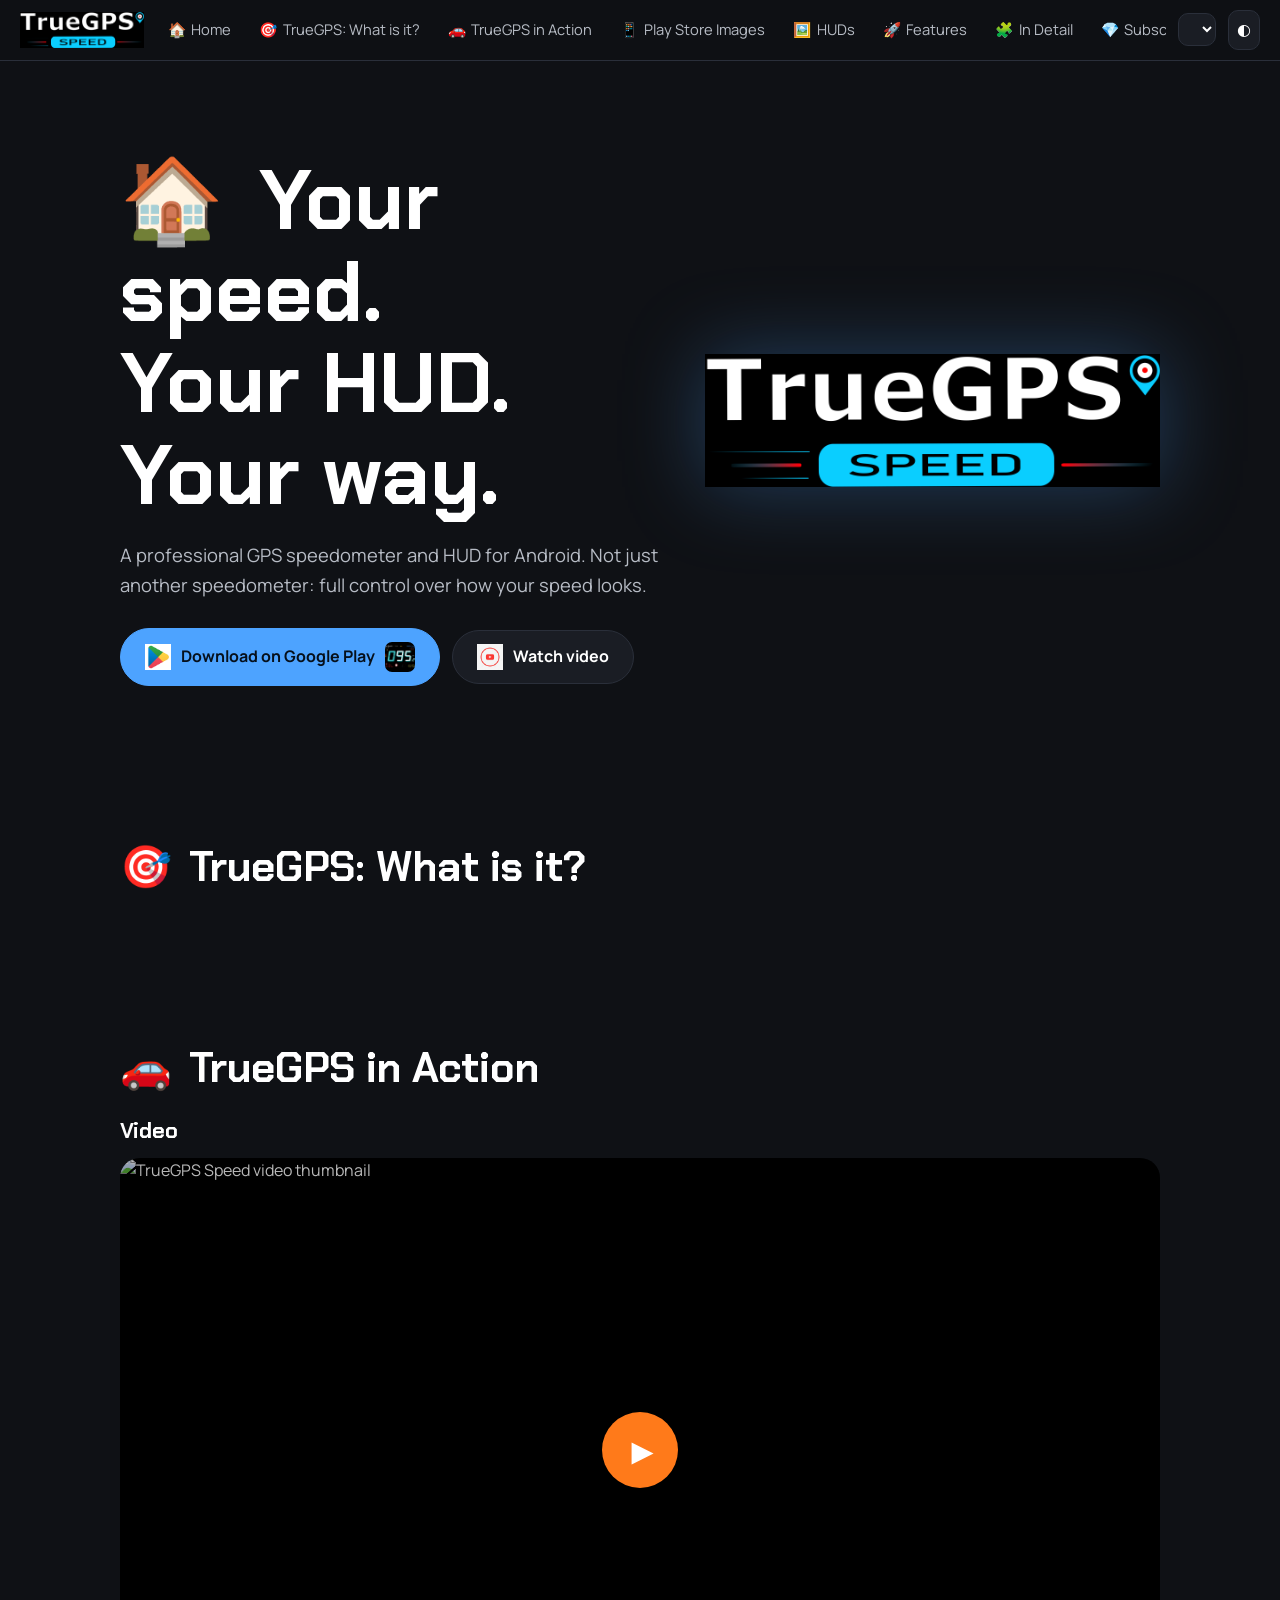
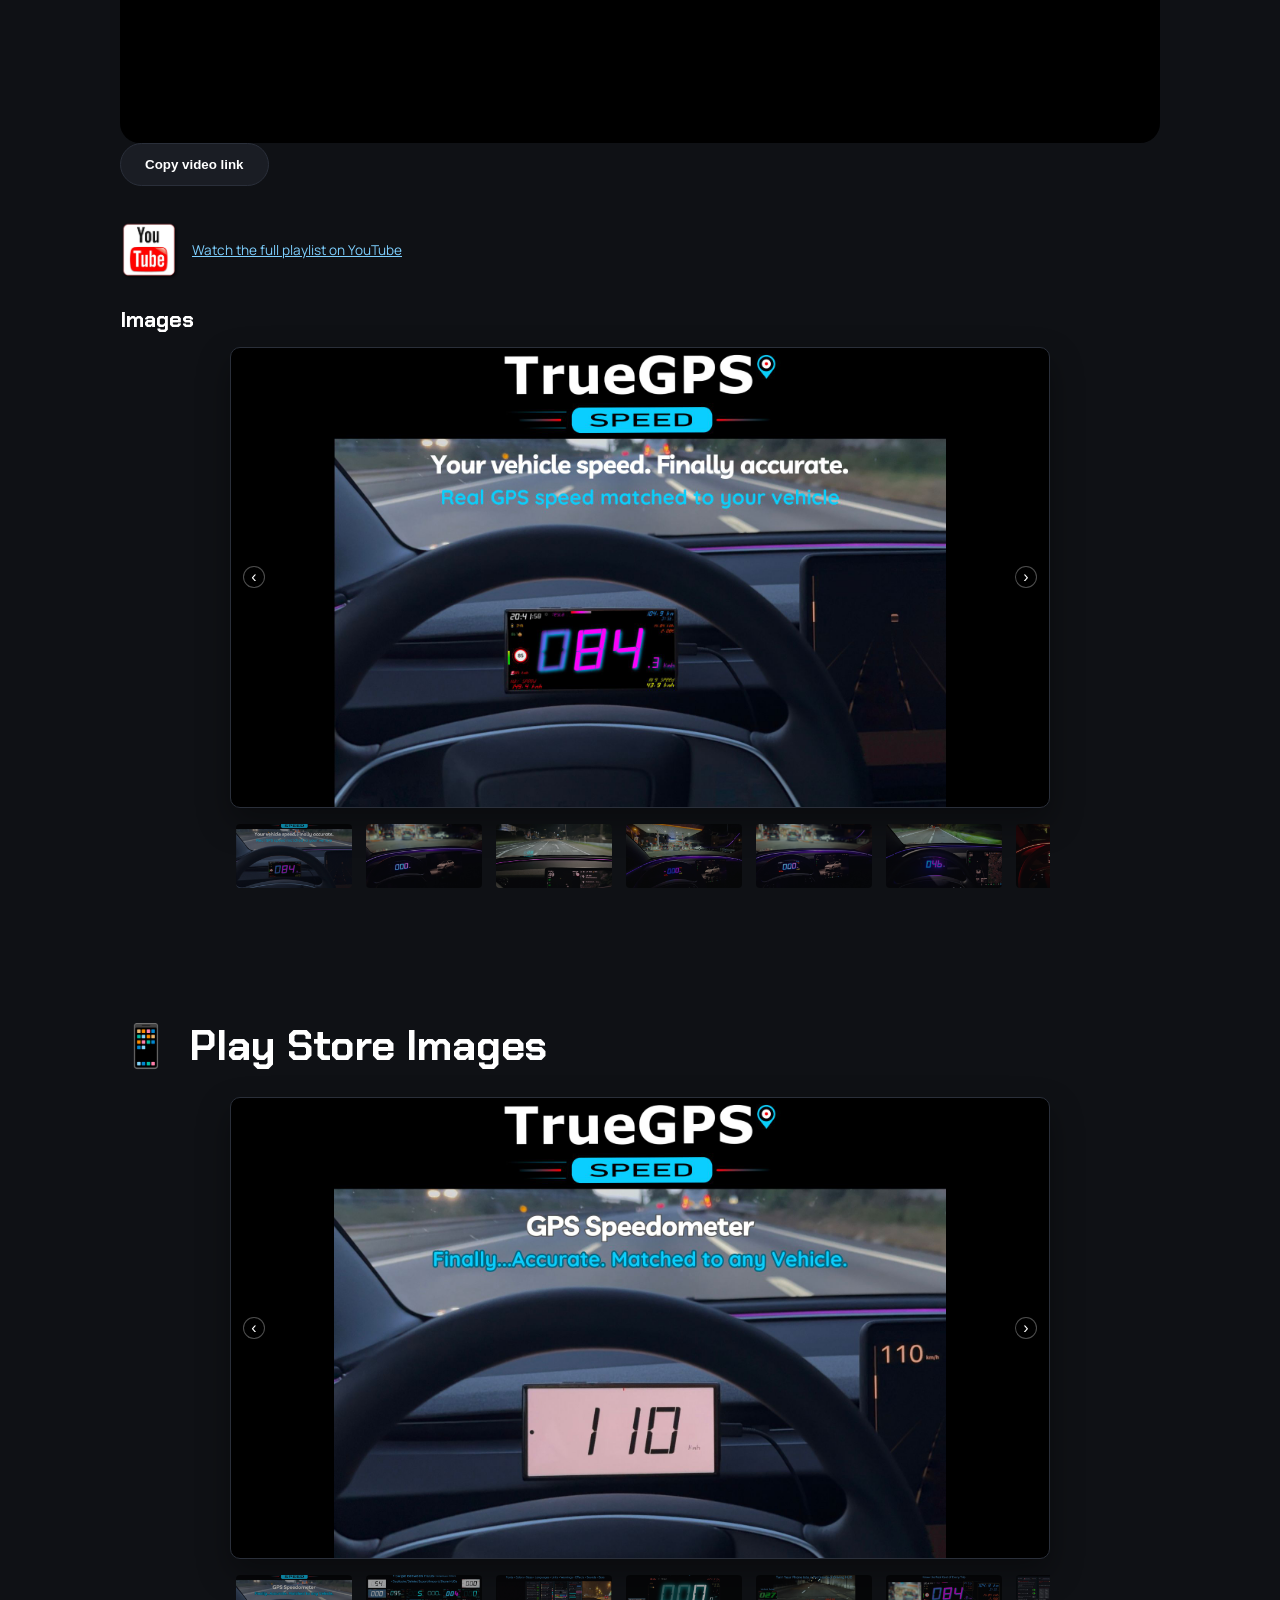
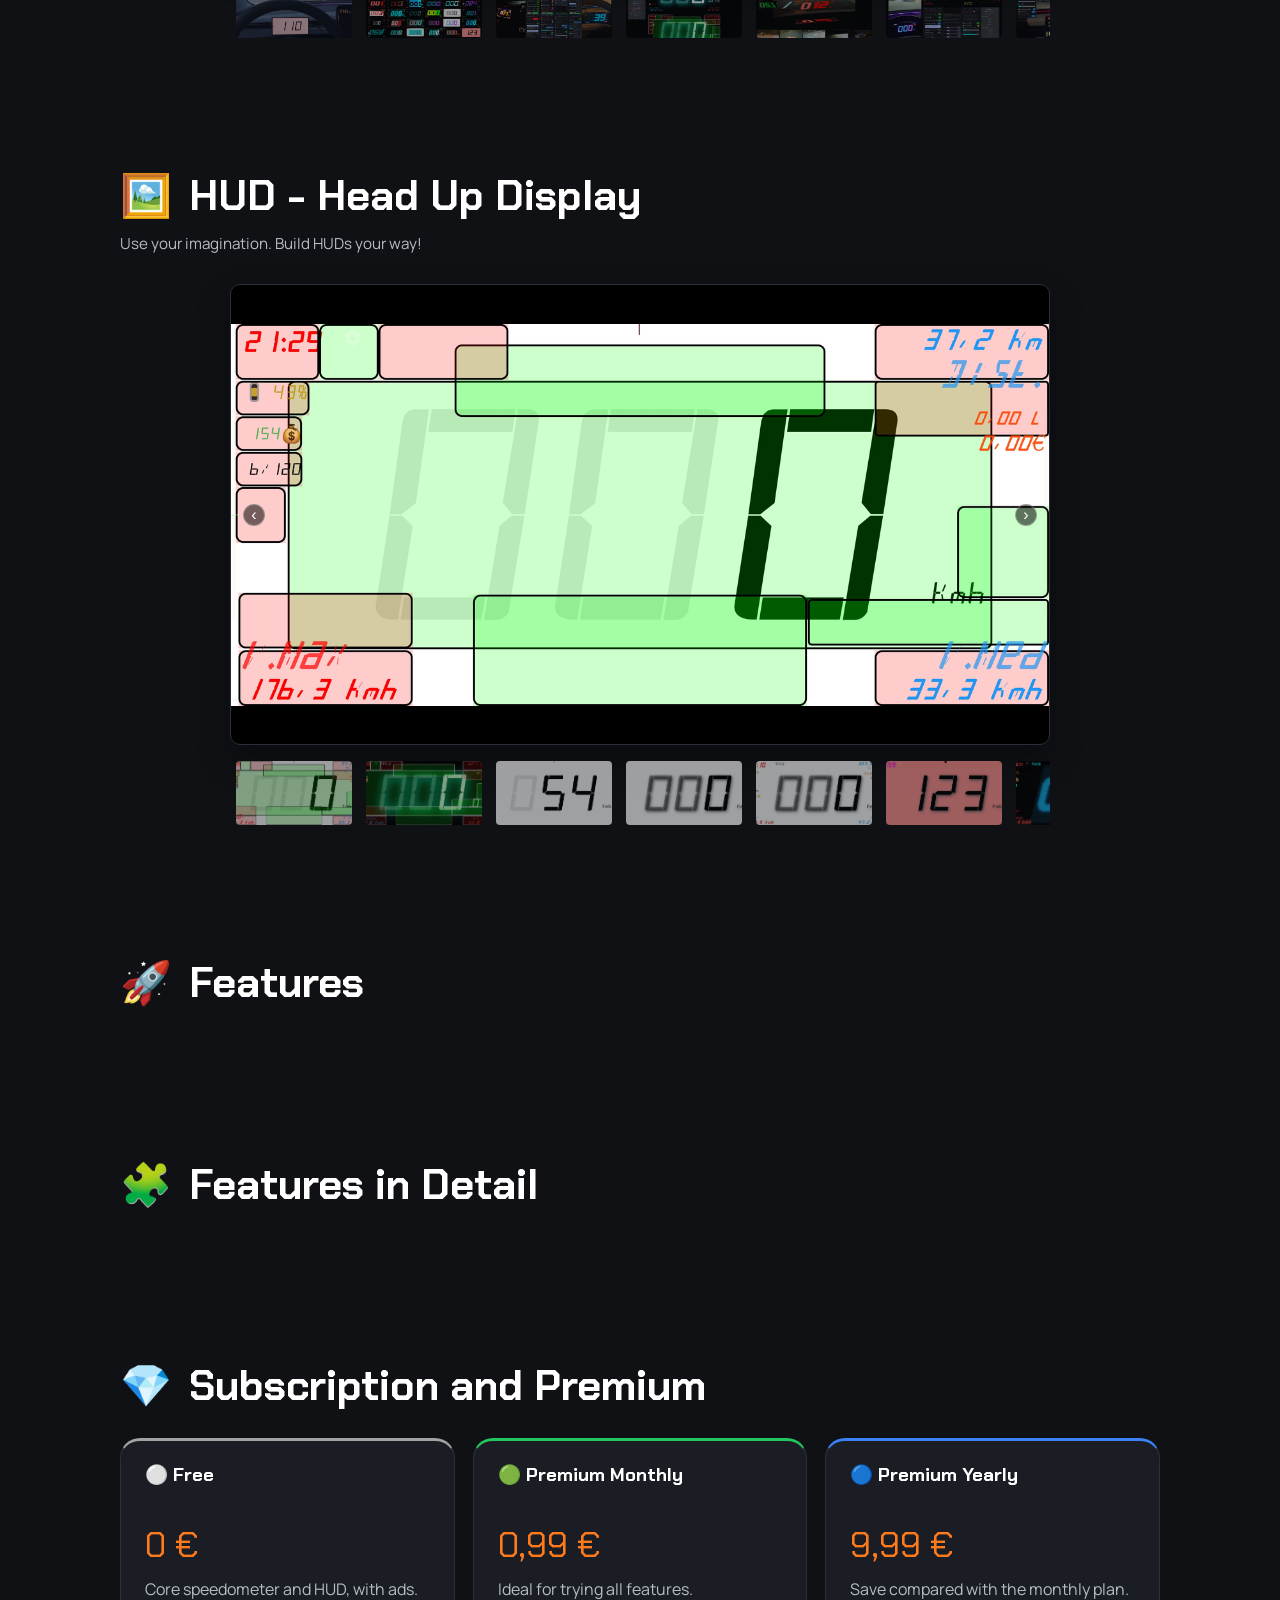
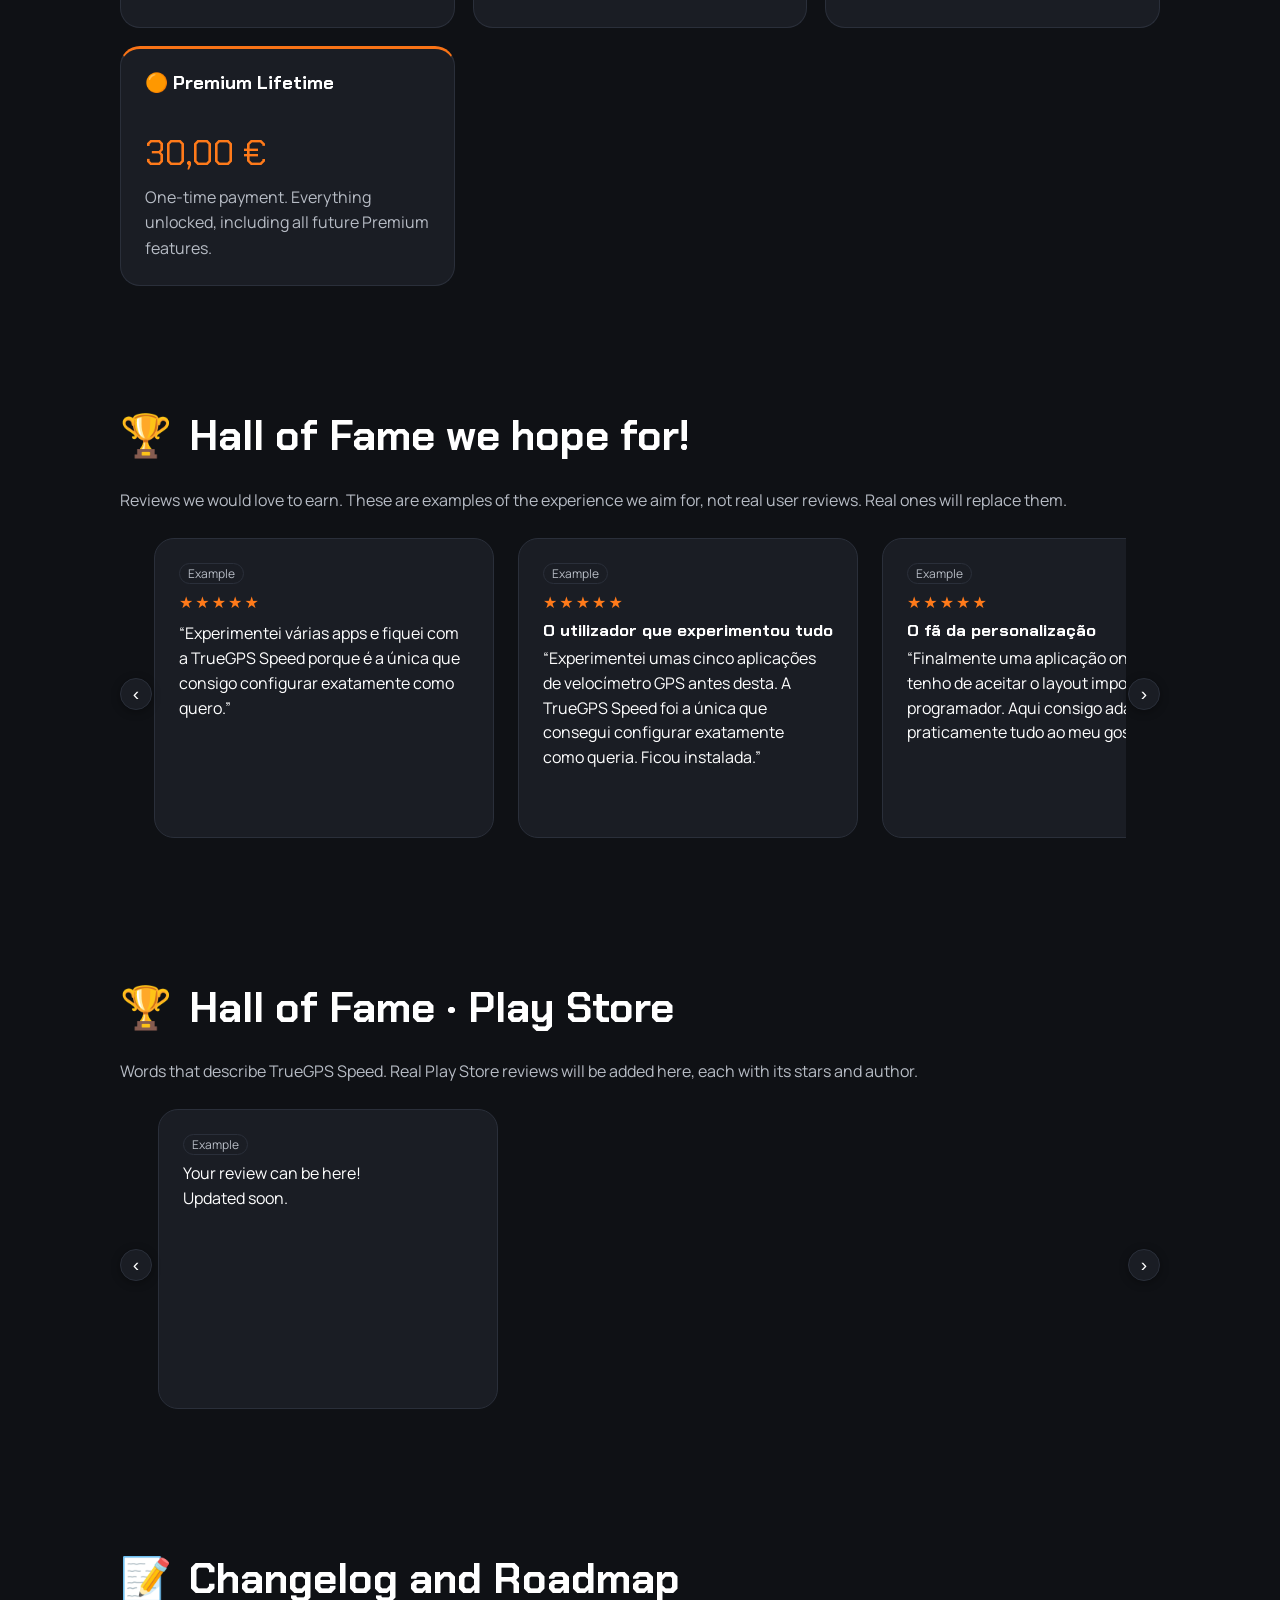
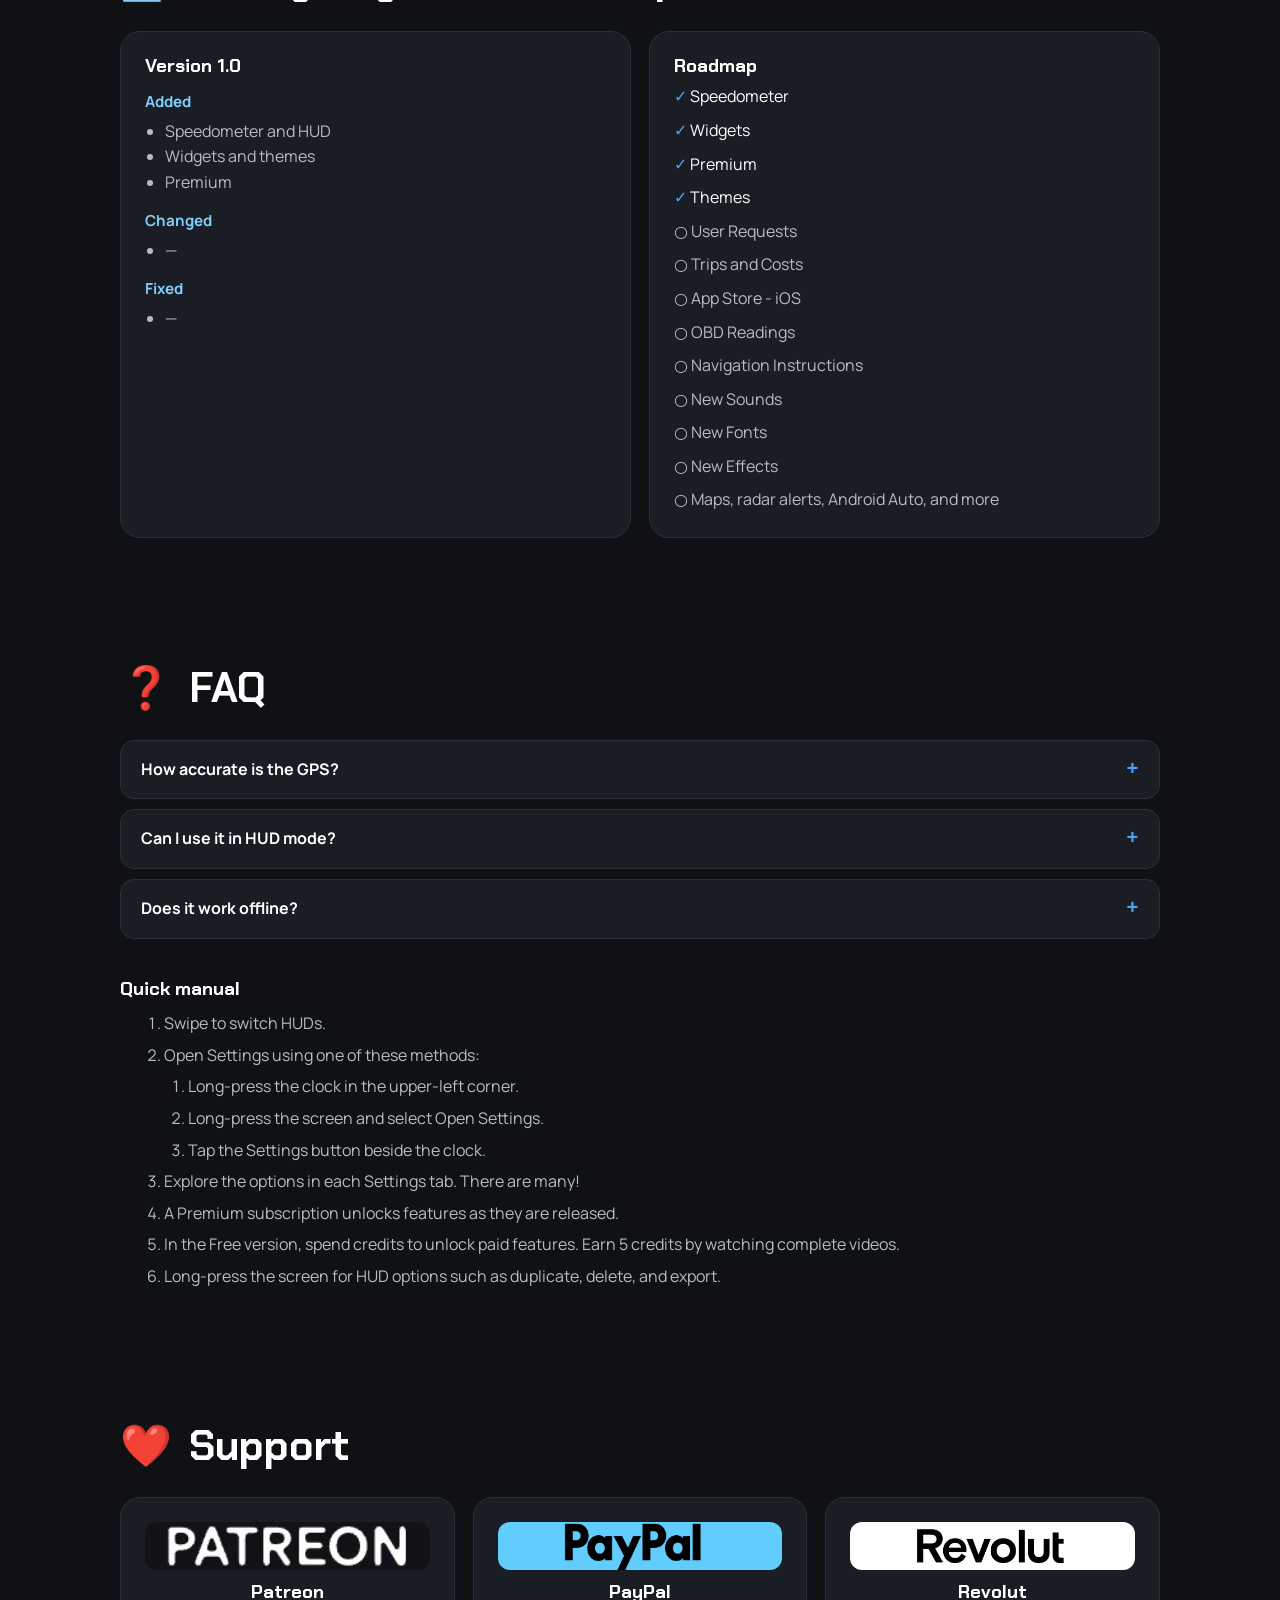
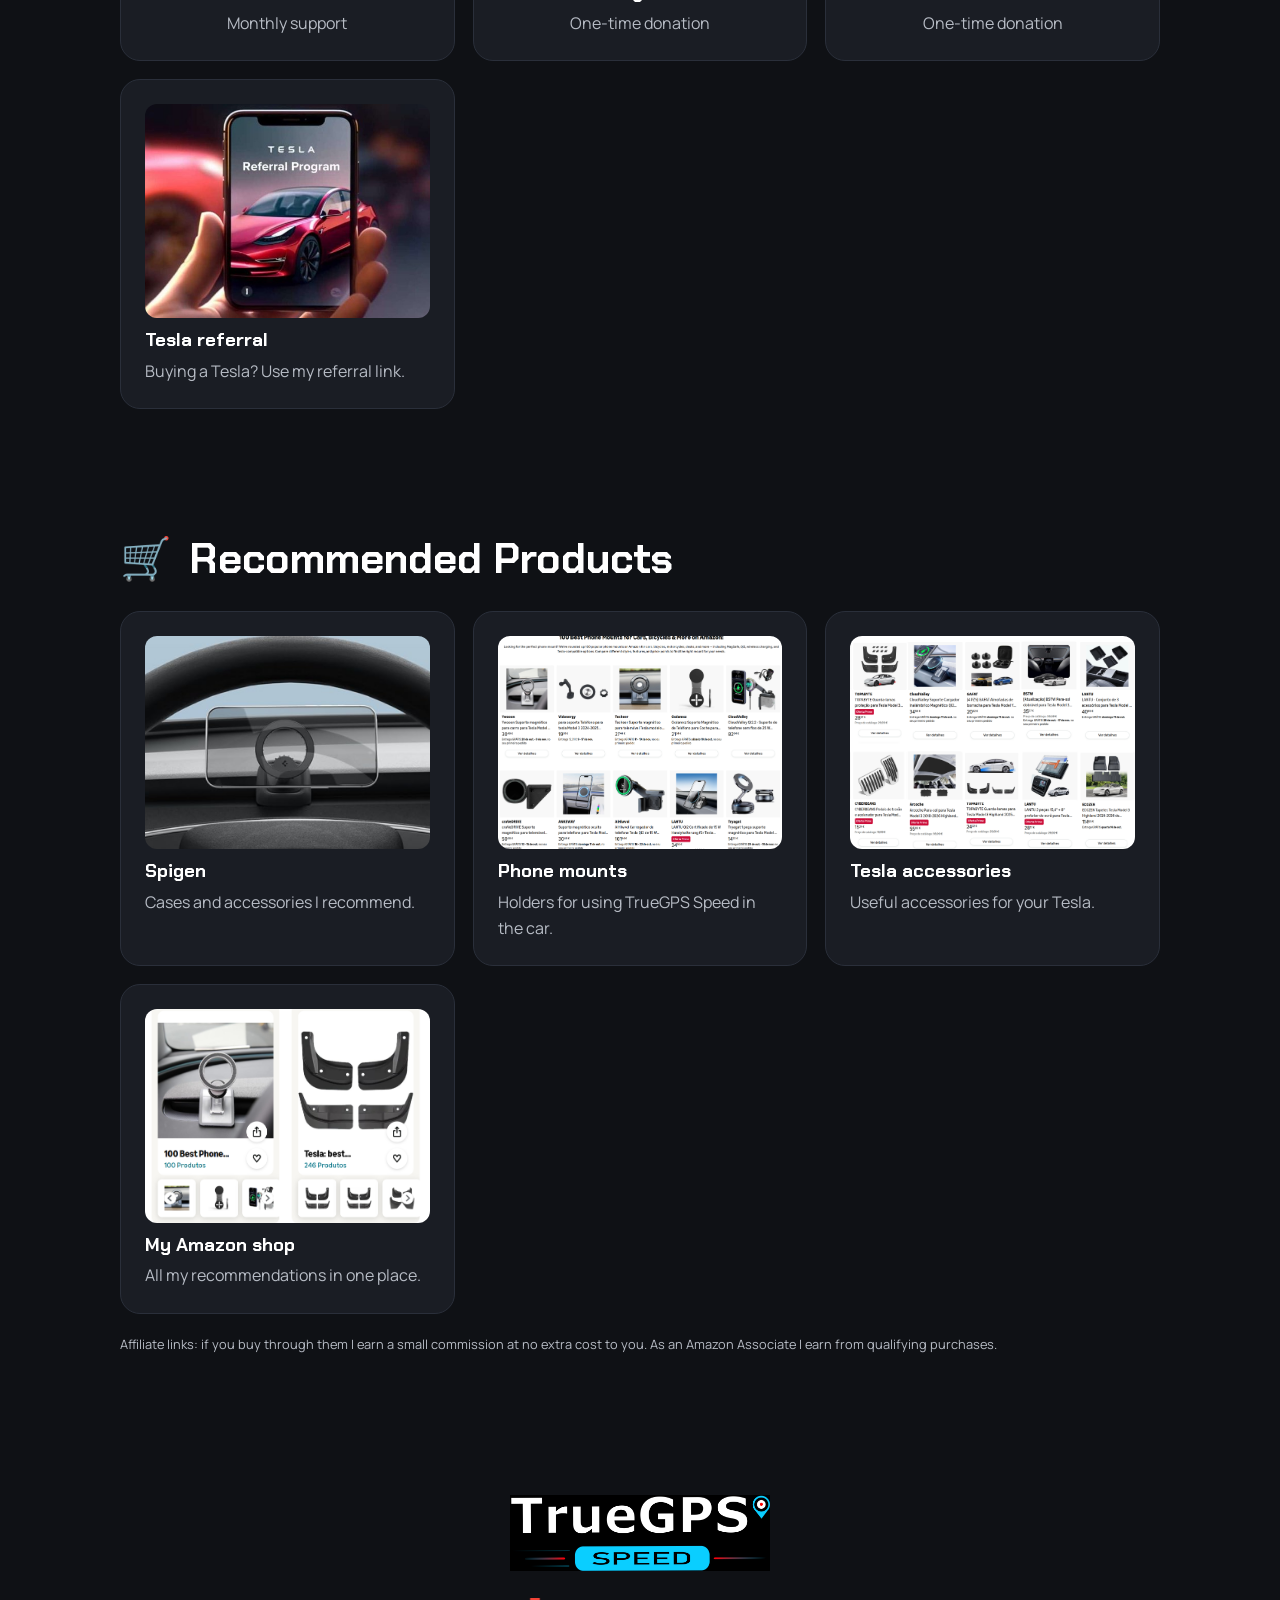
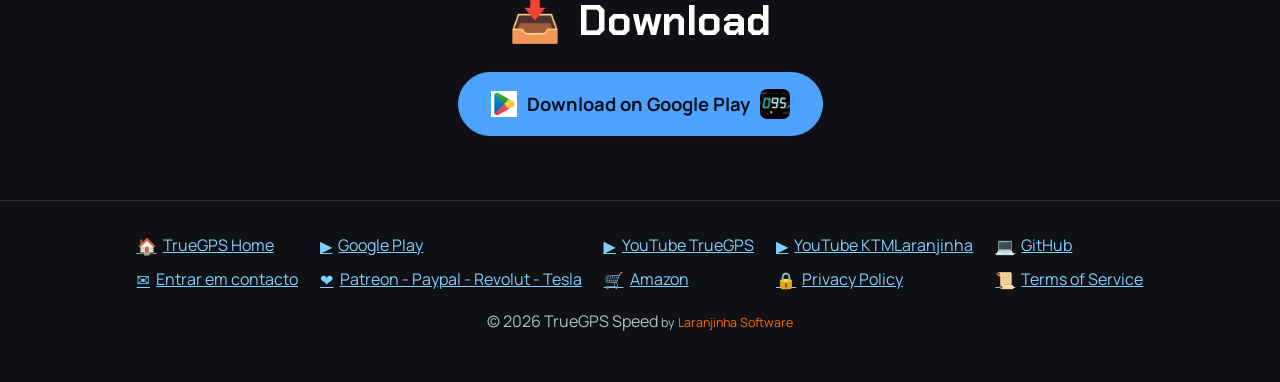
==== commit e80a8fb1: "ainda queria a fonte da dropdown mais pequena 2 pontos nos 3 sites, senão no meu telemovel o icone d" ====
--- a/TrueGPS/index.html
+++ b/TrueGPS/index.html
@@ -216,10 +216,10 @@
 <section id="premium">
   <h2 data-icon="💎" data-i18n="t_premium">Subscription and Premium</h2>
   <div class="grid premium-grid">
-    <article class="card premium-free"><h3 data-i18n="premium_free">⚪ Free</h3><p class="price">0 €</p><p data-i18n="premium_free_desc">Core speedometer and HUD, with ads.</p></article>
-    <article class="card premium-monthly"><h3 data-i18n="premium_monthly">🟢 Premium Monthly</h3><p class="price">0,99 €</p><p data-i18n="premium_monthly_desc">Ideal for trying all features.</p></article>
-    <article class="card premium-yearly"><h3 data-i18n="premium_yearly">🔵 Premium Yearly</h3><p class="price">9,99 €</p><p data-i18n="premium_yearly_desc">Save compared with the monthly plan.</p></article>
-    <article class="card premium-lifetime"><h3 data-i18n="premium_lifetime">🟠 Premium Lifetime</h3><p class="price">30,00 €</p><p data-i18n="premium_lifetime_desc">One-time payment. Everything unlocked, including all future Premium features.</p></article>
+    <a class="card premium-free premium-plan" href="https://play.google.com/store/apps/details?id=com.laranjinha.truegpsspeed" target="_blank" rel="noopener"><h3 data-i18n="premium_free">⚪ Free</h3><p class="price">0 €</p><p data-i18n="premium_free_desc">Core speedometer and HUD, with ads.</p></a>
+    <a class="card premium-monthly premium-plan" href="https://play.google.com/store/apps/details?id=com.laranjinha.truegpsspeed" target="_blank" rel="noopener"><h3 data-i18n="premium_monthly">🟢 Premium Monthly</h3><p class="price">0,99 €</p><p data-i18n="premium_monthly_desc">Ideal for trying all features.</p></a>
+    <a class="card premium-yearly premium-plan" href="https://play.google.com/store/apps/details?id=com.laranjinha.truegpsspeed" target="_blank" rel="noopener"><h3 data-i18n="premium_yearly">🔵 Premium Yearly</h3><p class="price">9,99 €</p><p data-i18n="premium_yearly_desc">Save compared with the monthly plan.</p></a>
+    <a class="card premium-lifetime premium-plan" href="https://play.google.com/store/apps/details?id=com.laranjinha.truegpsspeed" target="_blank" rel="noopener"><h3 data-i18n="premium_lifetime">🟠 Premium Lifetime</h3><p class="price">30,00 €</p><p data-i18n="premium_lifetime_desc">One-time payment. Everything unlocked, including all future Premium features.</p></a>
   </div>
 </section>
 
@@ -231,7 +231,7 @@
 
 <!-- ============ HALL OF FAME: exemplos (fase 1), trocar por comentários reais ============ -->
 <section id="fame">
-  <h2 data-icon="🏆" data-i18n="t_fame">Hall of Fame</h2>
+  <h2 data-icon="🏆" data-i18n="t_fame_desired">Hall of Fame we hope for!</h2>
   <p class="lead" data-i18n="fame_lead">Reviews we would love to earn. These are examples of the experience we aim for, not real user reviews. Real ones will replace them.</p>
   <div class="carousel">
     <button class="arrow prev" aria-label="Previous">‹</button>
@@ -361,6 +361,47 @@
       <h3>O comentário que eu adorava ler 😄</h3>
       <p>“Não é a aplicação com mais downloads. É simplesmente a melhor que experimentei.”</p>
     </blockquote>
+    
+      <blockquote class="card" lang="pt">
+      <span class="tag" data-i18n="tag_example">Example</span>
+      <span class="stars" aria-label="5 stars">★★★★★</span>
+      <p>“Uso Android Auto todos os dias no meu carro e nunca encontrava um HUD que me agradasse. Instalei a TrueGPS Speed sem grandes expectativas e passados cinco minutos já estava a criar o meu próprio layout. Desde esse dia nunca mais utilizei outra aplicação.”</p>
+    </blockquote>
+      <blockquote class="card" lang="pt">
+      <span class="tag" data-i18n="tag_example">Example</span>
+      <span class="stars" aria-label="5 stars">★★★★★</span>
+      <p>“Achei que era apenas mais um velocímetro GPS. Quando descobri que podia calibrar a velocidade para coincidir com o painel do meu carro, percebi que esta aplicação era diferente.”</p>
+    </blockquote>
+      <blockquote class="card" lang="pt">
+      <span class="tag" data-i18n="tag_example">Example</span>
+      <span class="stars" aria-label="5 stars">★★★★★</span>
+      <p>“Depois de configurar as cores, o tipo de letra e o HUD exatamente como queria, tornou-se impossível voltar às outras aplicações.”</p>
+    </blockquote>
+      <blockquote class="card" lang="en">
+      <span class="tag" data-i18n="tag_motto">Motto</span>
+      <span class="stars" aria-label="5 stars">★★★★★</span>
+      <p>“Built for Power Users. Simple enough for everyone.”</p>
+    </blockquote>
+      <blockquote class="card" lang="en">
+      <span class="tag" data-i18n="tag_motto">Motto</span>
+      <span class="stars" aria-label="5 stars">★★★★★</span>
+      <p>“Designed for drivers who like things their way.”</p>
+    </blockquote>
+      <blockquote class="card" lang="en">
+      <span class="tag" data-i18n="tag_motto">Motto</span>
+      <span class="stars" aria-label="5 stars">★★★★★</span>
+      <p>“Not just another GPS speedometer.”</p>
+    </blockquote>
+      <blockquote class="card" lang="en">
+      <span class="tag" data-i18n="tag_motto">Motto</span>
+      <span class="stars" aria-label="5 stars">★★★★★</span>
+      <p>“Your speed. Your HUD. Your way.”</p>
+    </blockquote>
+      <blockquote class="card" lang="pt">
+      <span class="tag" data-i18n="tag_example">Example</span>
+      <span class="stars" aria-label="5 stars">★★★★★</span>
+      <p>“TrueGPS Speed parece-me que surgiu não para competir por ser apenas mais um velocímetro, mas por dar ao utilizador controlo e personalização que as outras apps normalmente não oferecem.”</p>
+    </blockquote>
     </div>
     <button class="arrow next" aria-label="Next">›</button>
   </div>
@@ -369,52 +410,11 @@
 <!-- ============ HALL OF FAME PLAY STORE: reviews reais, preparada para crescer ============ -->
 <section id="fame-play">
   <h2 data-icon="🏆" data-i18n="t_fame2">Hall of Fame · Play Store</h2>
-  <p class="lead" data-i18n="fame2_lead">Words that describe TrueGPS Speed. Real Play Store reviews will be added here, each with its stars and author.</p>
+  <p class="lead" data-i18n="fame2_lead_updated">Words that describe TrueGPS Speed. Real Play Store reviews will be added here, each with its stars and author.</p>
   <div class="carousel">
     <button class="arrow prev" aria-label="Previous">‹</button>
-    <div class="track">
-      <!-- PARA ACRESCENTAR UMA REVIEW REAL: copia um bloco <blockquote> e muda
-           1) o texto  2) as estrelas  3) o autor (<h3>)  4) a etiqueta: class="tag real" e o texto Play Store -->
-    <blockquote class="card" lang="pt">
-      <span class="tag" data-i18n="tag_example">Example</span>
-      <span class="stars" aria-label="5 stars">★★★★★</span>
-      <p>“Uso Android Auto todos os dias no meu carro e nunca encontrava um HUD que me agradasse. Instalei a TrueGPS Speed sem grandes expectativas e passados cinco minutos já estava a criar o meu próprio layout. Desde esse dia nunca mais utilizei outra aplicação.”</p>
-    </blockquote>
-    <blockquote class="card" lang="pt">
-      <span class="tag" data-i18n="tag_example">Example</span>
-      <span class="stars" aria-label="5 stars">★★★★★</span>
-      <p>“Achei que era apenas mais um velocímetro GPS. Quando descobri que podia calibrar a velocidade para coincidir com o painel do meu carro, percebi que esta aplicação era diferente.”</p>
-    </blockquote>
-    <blockquote class="card" lang="pt">
-      <span class="tag" data-i18n="tag_example">Example</span>
-      <span class="stars" aria-label="5 stars">★★★★★</span>
-      <p>“Depois de configurar as cores, o tipo de letra e o HUD exatamente como queria, tornou-se impossível voltar às outras aplicações.”</p>
-    </blockquote>
-    <blockquote class="card" lang="en">
-      <span class="tag" data-i18n="tag_motto">Motto</span>
-      <span class="stars" aria-label="5 stars">★★★★★</span>
-      <p>“Built for Power Users. Simple enough for everyone.”</p>
-    </blockquote>
-    <blockquote class="card" lang="en">
-      <span class="tag" data-i18n="tag_motto">Motto</span>
-      <span class="stars" aria-label="5 stars">★★★★★</span>
-      <p>“Designed for drivers who like things their way.”</p>
-    </blockquote>
-    <blockquote class="card" lang="en">
-      <span class="tag" data-i18n="tag_motto">Motto</span>
-      <span class="stars" aria-label="5 stars">★★★★★</span>
-      <p>“Not just another GPS speedometer.”</p>
-    </blockquote>
-    <blockquote class="card" lang="en">
-      <span class="tag" data-i18n="tag_motto">Motto</span>
-      <span class="stars" aria-label="5 stars">★★★★★</span>
-      <p>“Your speed. Your HUD. Your way.”</p>
-    </blockquote>
-    <blockquote class="card" lang="pt">
-      <span class="tag" data-i18n="tag_example">Example</span>
-      <span class="stars" aria-label="5 stars">★★★★★</span>
-      <p>“TrueGPS Speed parece-me que surgiu não para competir por ser apenas mais um velocímetro, mas por dar ao utilizador controlo e personalização que as outras apps normalmente não oferecem.”</p>
-    </blockquote>
+    <div class="track">
+      <blockquote class="card" lang="pt"><span class="tag" data-i18n="tag_example">Example</span><p data-i18n="fame2_placeholder">Your review can be here!<br>Updated soon.</p></blockquote>
     </div>
     <button class="arrow next" aria-label="Next">›</button>
   </div>
@@ -431,10 +431,9 @@
       <h4>Fixed</h4><ul><li>—</li></ul>
     </article>
     <article class="card">
-      <h3>Roadmap</h3>
-      <ul class="road">
-        <li class="done">Speedometer</li><li class="done">Widgets</li><li class="done">Premium</li><li class="done">Themes</li>
-        <li>Maps</li><li>Trips</li><li>Radar warnings</li><li>OBD</li><li>Android Auto</li>
+      <h3 data-i18n="roadmap_title">Roadmap</h3>
+      <ul class="road" data-i18n="roadmap_items">
+        <li class="done">Speedometer</li><li class="done">Widgets</li><li class="done">Premium</li><li class="done">Themes</li><li>User Requests</li><li>Trips and Costs</li><li>App Store - iOS</li><li>OBD Readings</li><li>Navigation Instructions</li><li>New Sounds</li><li>New Fonts</li><li>New Effects</li><li>Maps, radar alerts, Android Auto, and more</li>
       </ul>
     </article>
   </div>
@@ -446,8 +445,8 @@
   <details><summary>How accurate is the GPS?</summary><p>Add your answer here.</p></details>
   <details><summary>Can I use it in HUD mode?</summary><p>Yes. Add details here.</p></details>
   <details><summary>Does it work offline?</summary><p>Add your answer here.</p></details>
-  <h3 class="sub">Quick manual: create a HUD</h3>
-  <ol class="steps"><li>Press +</li><li>Choose a layout</li><li>Customize it</li><li>Save</li></ol>
+  <h3 class="sub" data-i18n="quick_manual_title">Quick manual</h3>
+  <div class="steps" data-i18n="quick_manual_content"><ol><li>Swipe to switch HUDs.</li><li>Open Settings using one of these methods:<ol><li>Long-press the clock in the upper-left corner.</li><li>Long-press the screen and select Open Settings.</li><li>Tap the Settings button beside the clock.</li></ol></li><li>Explore the options in each Settings tab. There are many!</li><li>A Premium subscription unlocks features as they are released.</li><li>In the Free version, spend credits to unlock paid features. Earn 5 credits by watching complete videos.</li><li>Long-press the screen for HUD options such as duplicate, delete, and export.</li></ol></div>
 </section>
 
 <!-- ============ LINKS: apoio e produtos recomendados ============ -->
@@ -498,6 +497,13 @@
 </main>
 
 <!-- ============ RODAPÉ ============ -->
+<div id="image-viewer" class="image-viewer" role="dialog" aria-modal="true" aria-label="Image viewer" aria-hidden="true" hidden>
+  <button class="viewer-close" type="button" aria-label="Close image viewer">×</button>
+  <button class="viewer-arrow viewer-prev" type="button" aria-label="Previous image">‹</button>
+  <figure><img class="viewer-image" alt=""><figcaption class="viewer-caption"></figcaption></figure>
+  <span class="viewer-count" aria-live="polite"></span>
+  <button class="viewer-arrow viewer-next" type="button" aria-label="Next image">›</button>
+</div>
 <footer>
   <div class="links">
     <a data-icon="🏠" href="https://ktmlaranjinha.github.io/TrueGPS/">TrueGPS Home</a>
--- a/TrueGPS/assets/style.css
+++ b/TrueGPS/assets/style.css
@@ -109,7 +109,7 @@
   cursor:pointer;
 }
 
-#lang{font-size:.9rem}
+#lang{font-size:.78rem}
 
 /* ===== SECÇÕES (espaçamento geral) ===== */
 section {
@@ -706,3 +706,22 @@
   line-height:1;
 }
 h1[data-icon]::before, h2[data-icon]::before { margin-right:.42em; }
+
+.premium-plan{display:block;color:inherit;text-decoration:none;transition:transform .15s,border-color .15s}.premium-plan:hover{transform:translateY(-3px);border-color:var(--pri)}
+
+.carousel{padding:0 34px}.carousel .track{touch-action:pan-y;cursor:grab}.carousel .track.is-dragging{cursor:grabbing;user-select:none;scroll-snap-type:none}.carousel .arrow{display:grid;place-items:center;top:50%;transform:translateY(-50%);z-index:5;width:32px;height:32px;font-size:1.2rem;opacity:1;box-shadow:0 2px 10px #0005}.carousel .arrow.prev{left:0}.carousel .arrow.next{right:0}.track>blockquote p{touch-action:pan-y}.stage img{cursor:zoom-in}
+@media(max-width:760px){.carousel{padding:0 28px}.carousel .arrow{display:grid;width:30px;height:30px}.carousel .arrow.prev{left:0}.carousel .arrow.next{right:0}}
+@media(max-width:420px){.carousel{padding:0 24px}.carousel .arrow{width:26px;height:26px}}
+
+.image-viewer{position:fixed;inset:0;z-index:10000;background:rgba(0,0,0,.94);display:grid;grid-template-columns:minmax(48px,1fr) minmax(0,min(86vw,1400px)) minmax(48px,1fr);grid-template-rows:56px minmax(0,1fr) 42px;align-items:center;justify-items:center;padding:12px;touch-action:pan-y}
+.image-viewer[hidden]{display:none!important}
+.image-viewer figure{grid-column:2;grid-row:2;display:grid;place-items:center;width:100%;height:100%;margin:0;min-width:0;min-height:0}
+.viewer-image{max-width:100%;max-height:100%;object-fit:contain;border-radius:6px;cursor:default;user-select:none;-webkit-user-drag:none}
+.viewer-caption{color:#eee;text-align:center;font-size:.9rem;padding:8px 0}
+.viewer-count{grid-column:2;grid-row:3;color:#ddd;font-size:.9rem}
+.viewer-close,.viewer-arrow{z-index:1;border:1px solid #ffffff50;border-radius:999px;background:#171a20;color:#fff;display:grid;place-items:center;cursor:pointer}
+.viewer-close{grid-column:3;grid-row:1;justify-self:end;width:44px;height:44px;font-size:1.7rem}
+.viewer-arrow{grid-row:2;width:44px;height:54px;font-size:2rem}
+.viewer-prev{grid-column:1}.viewer-next{grid-column:3}
+.viewer-close:hover,.viewer-arrow:hover{background:#303640}
+.steps ol{padding-left:24px;margin:6px 0}.steps>ol{padding-left:22px}.steps li{margin:6px 0}
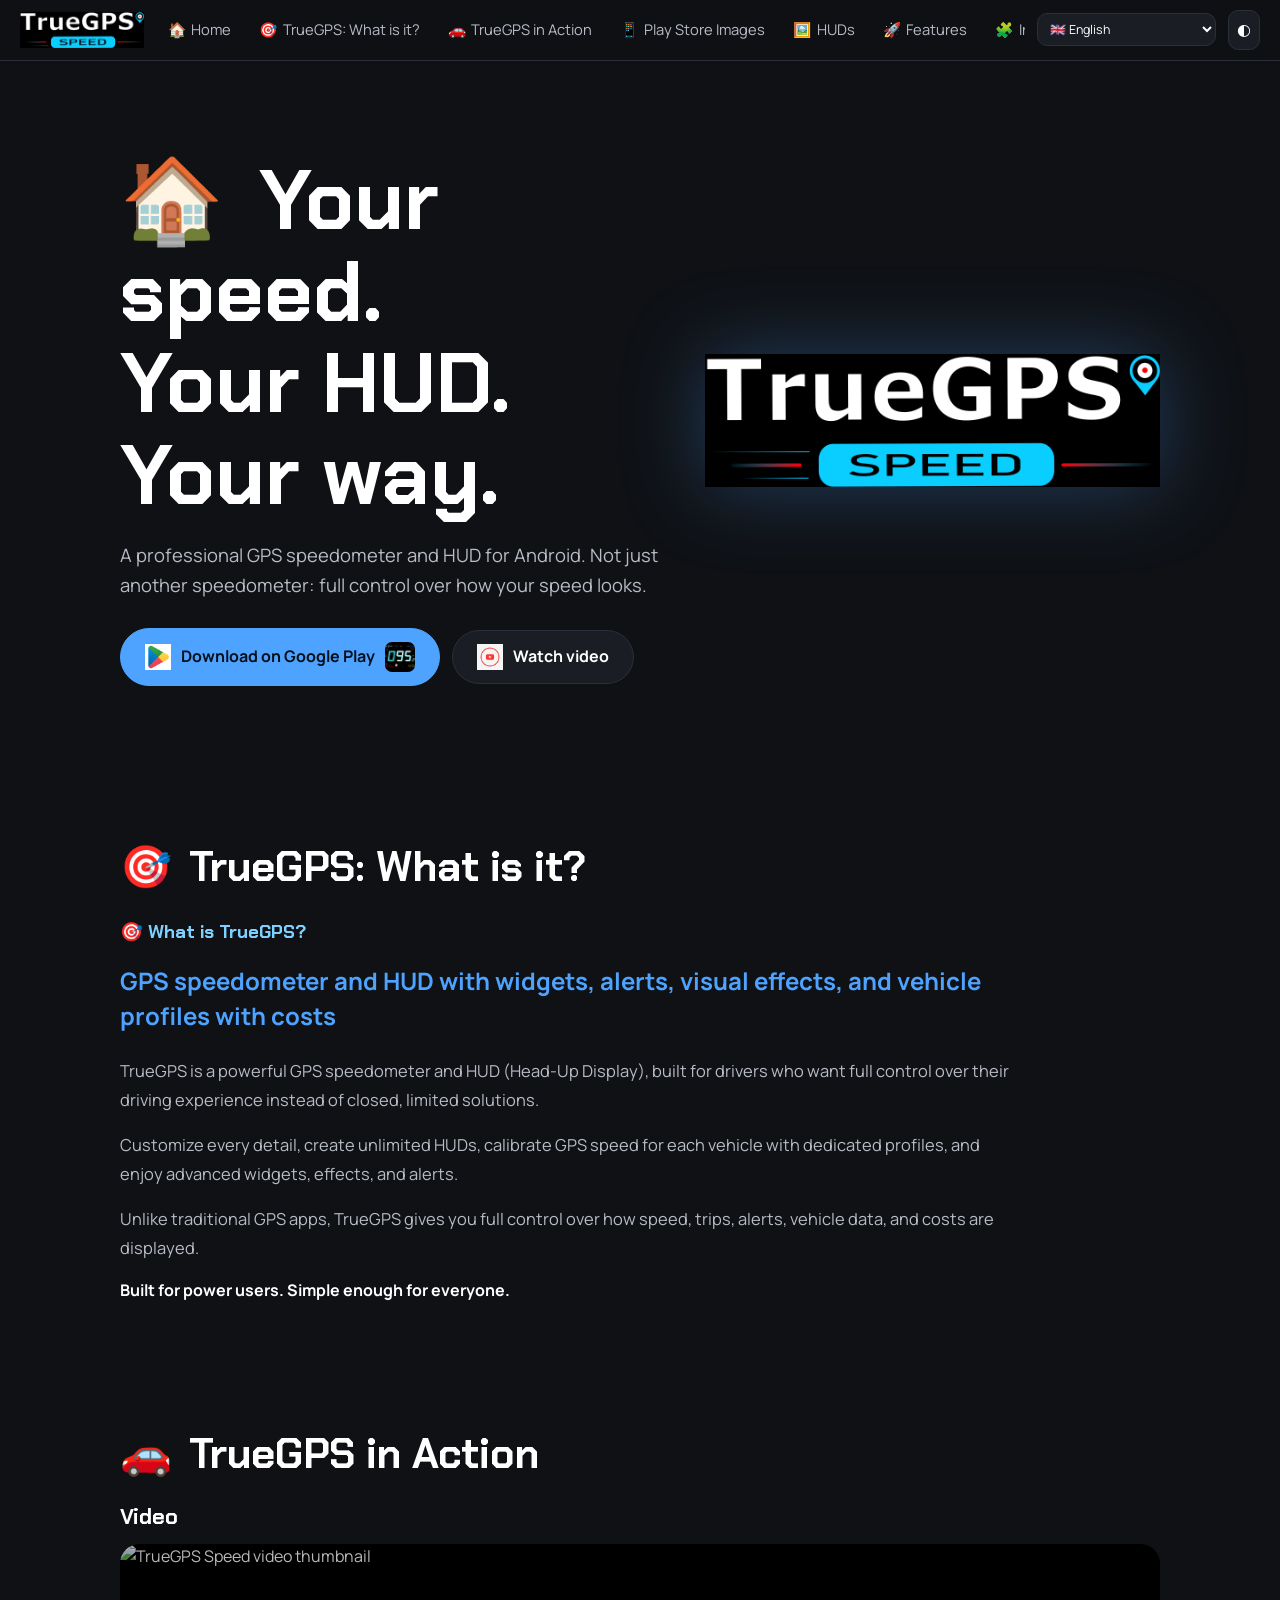
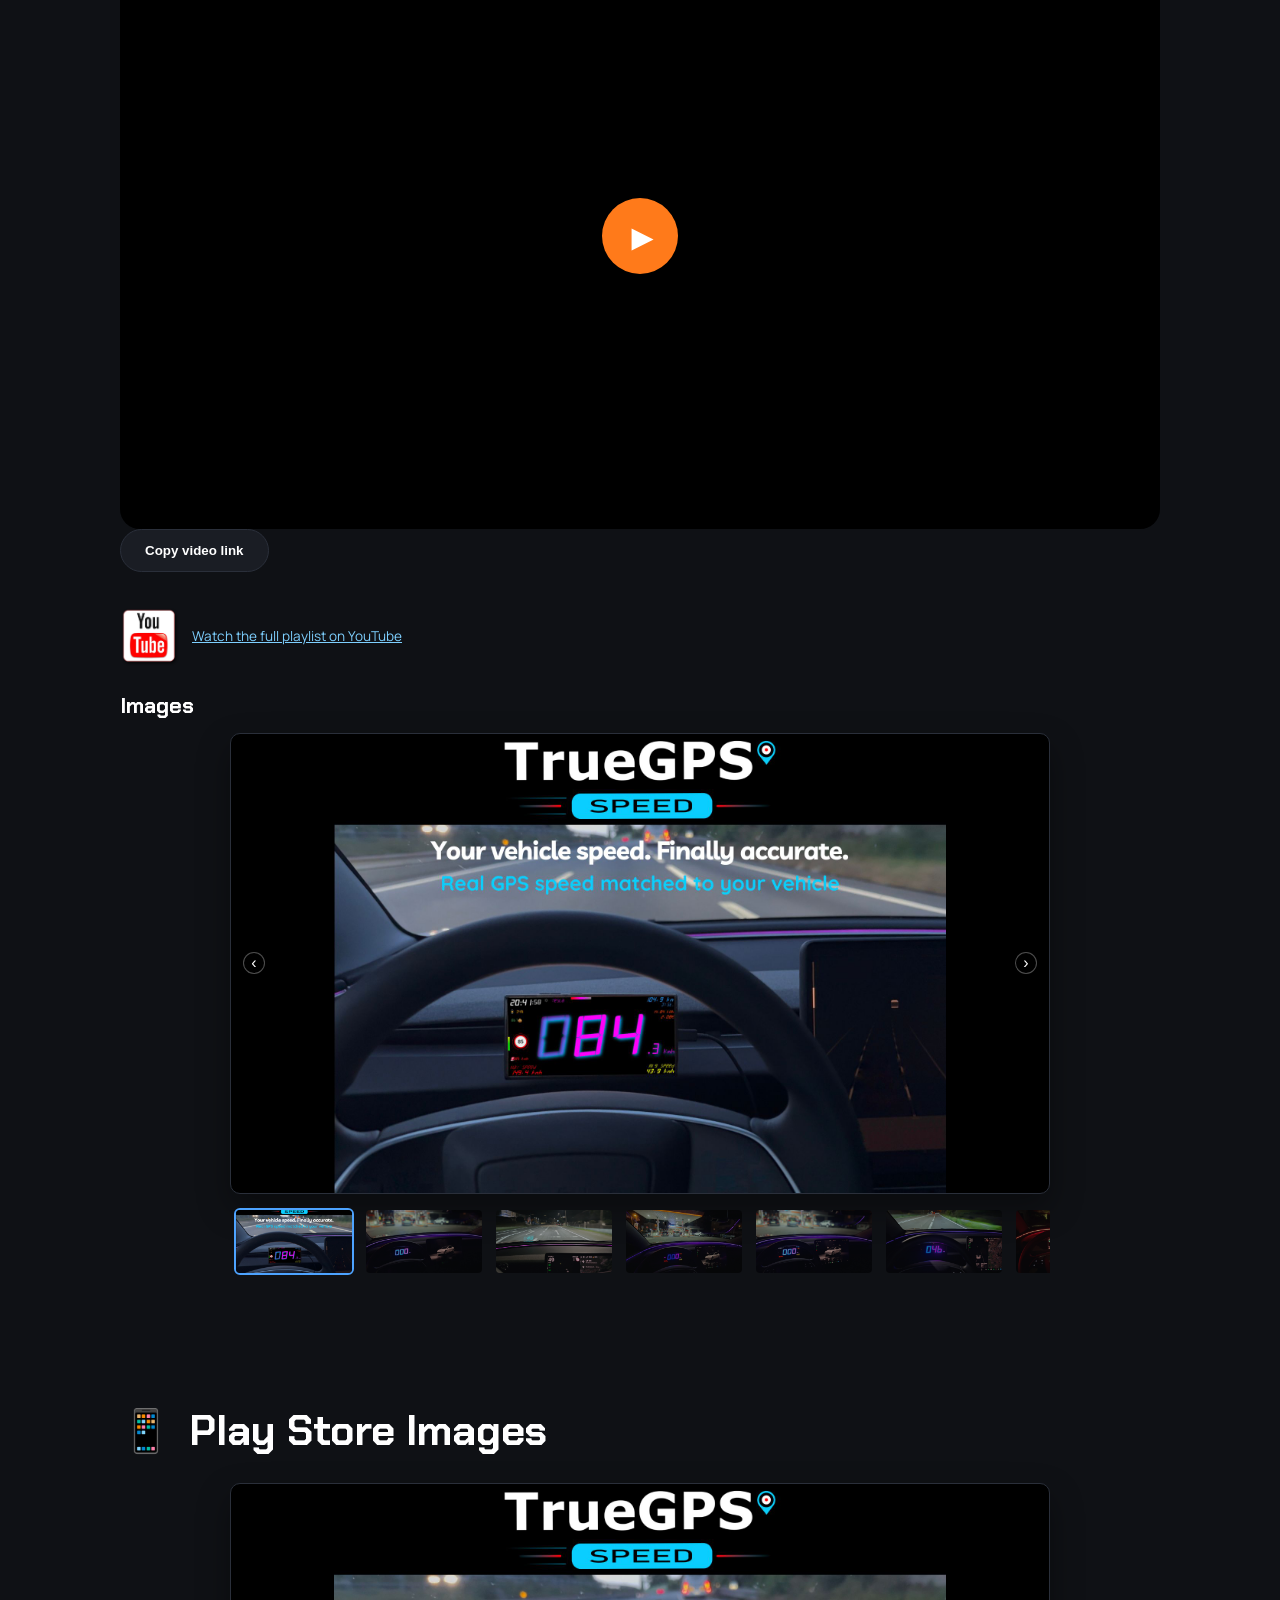
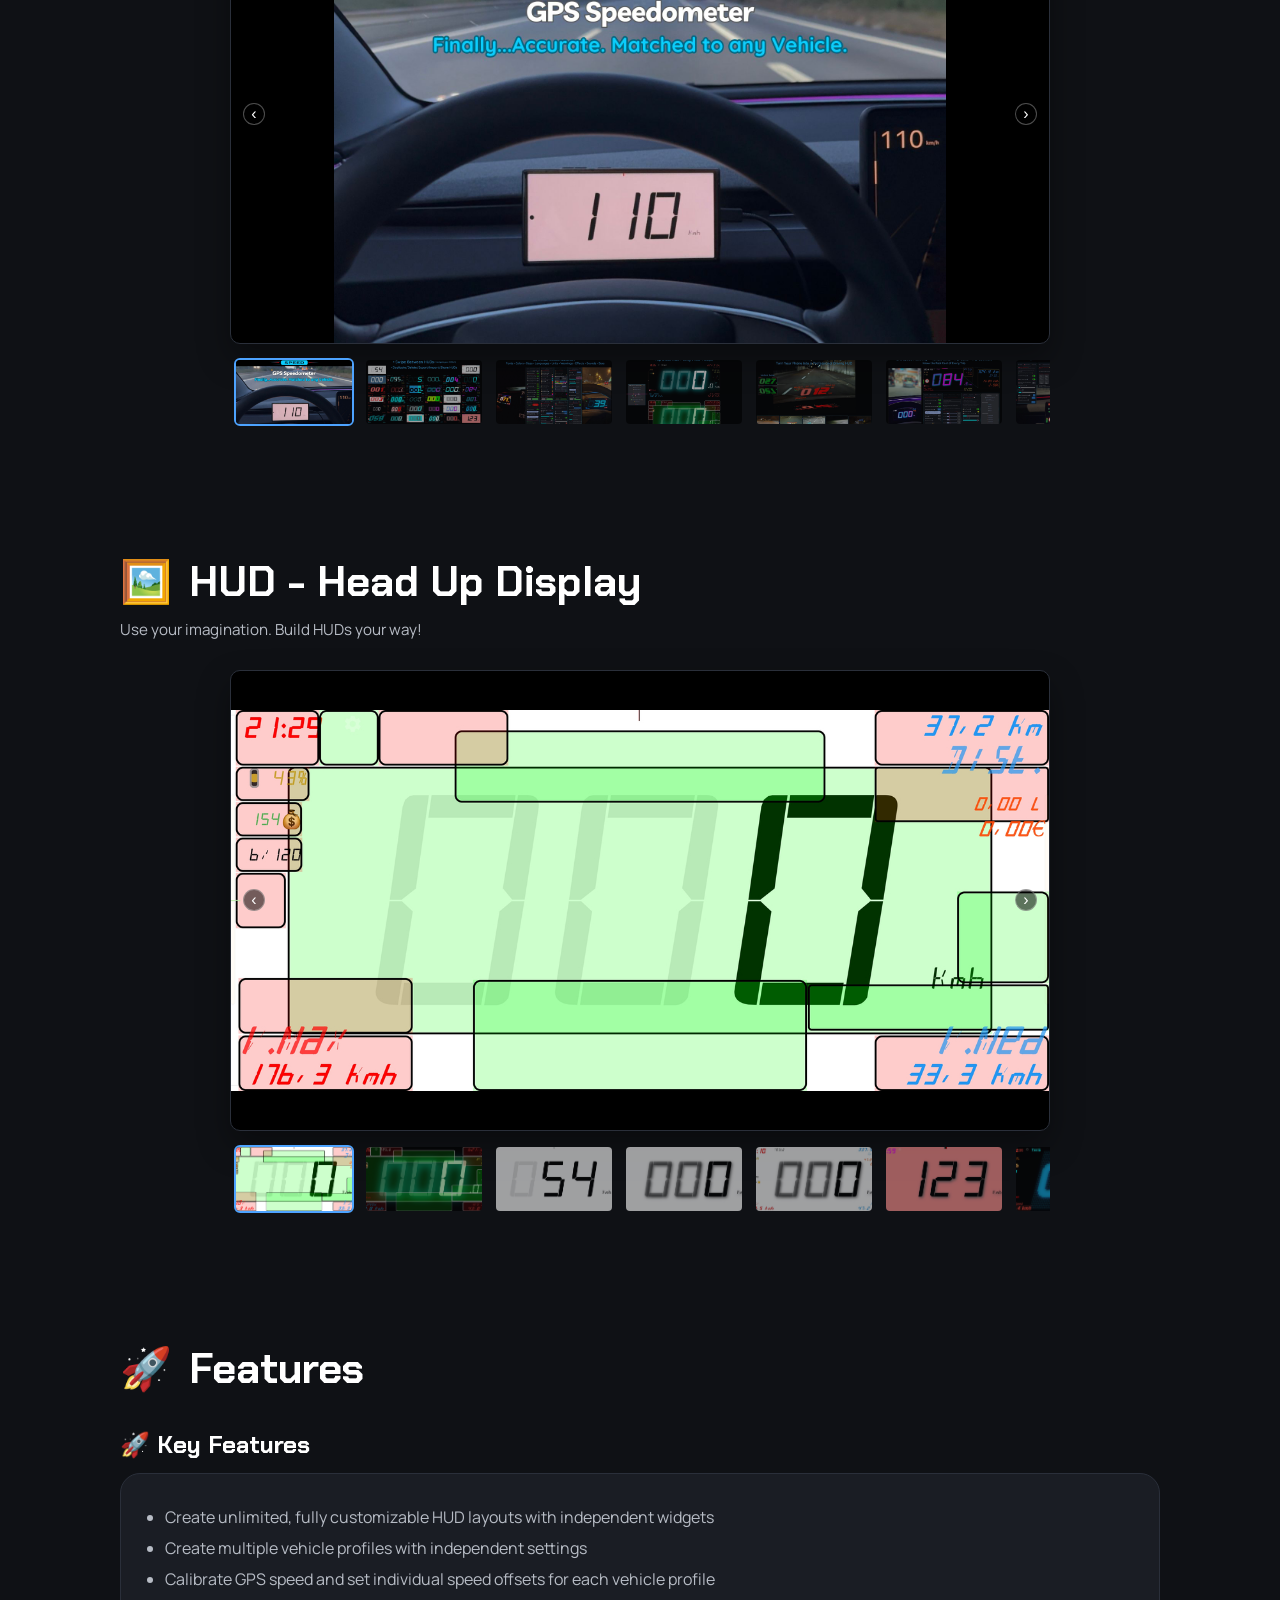
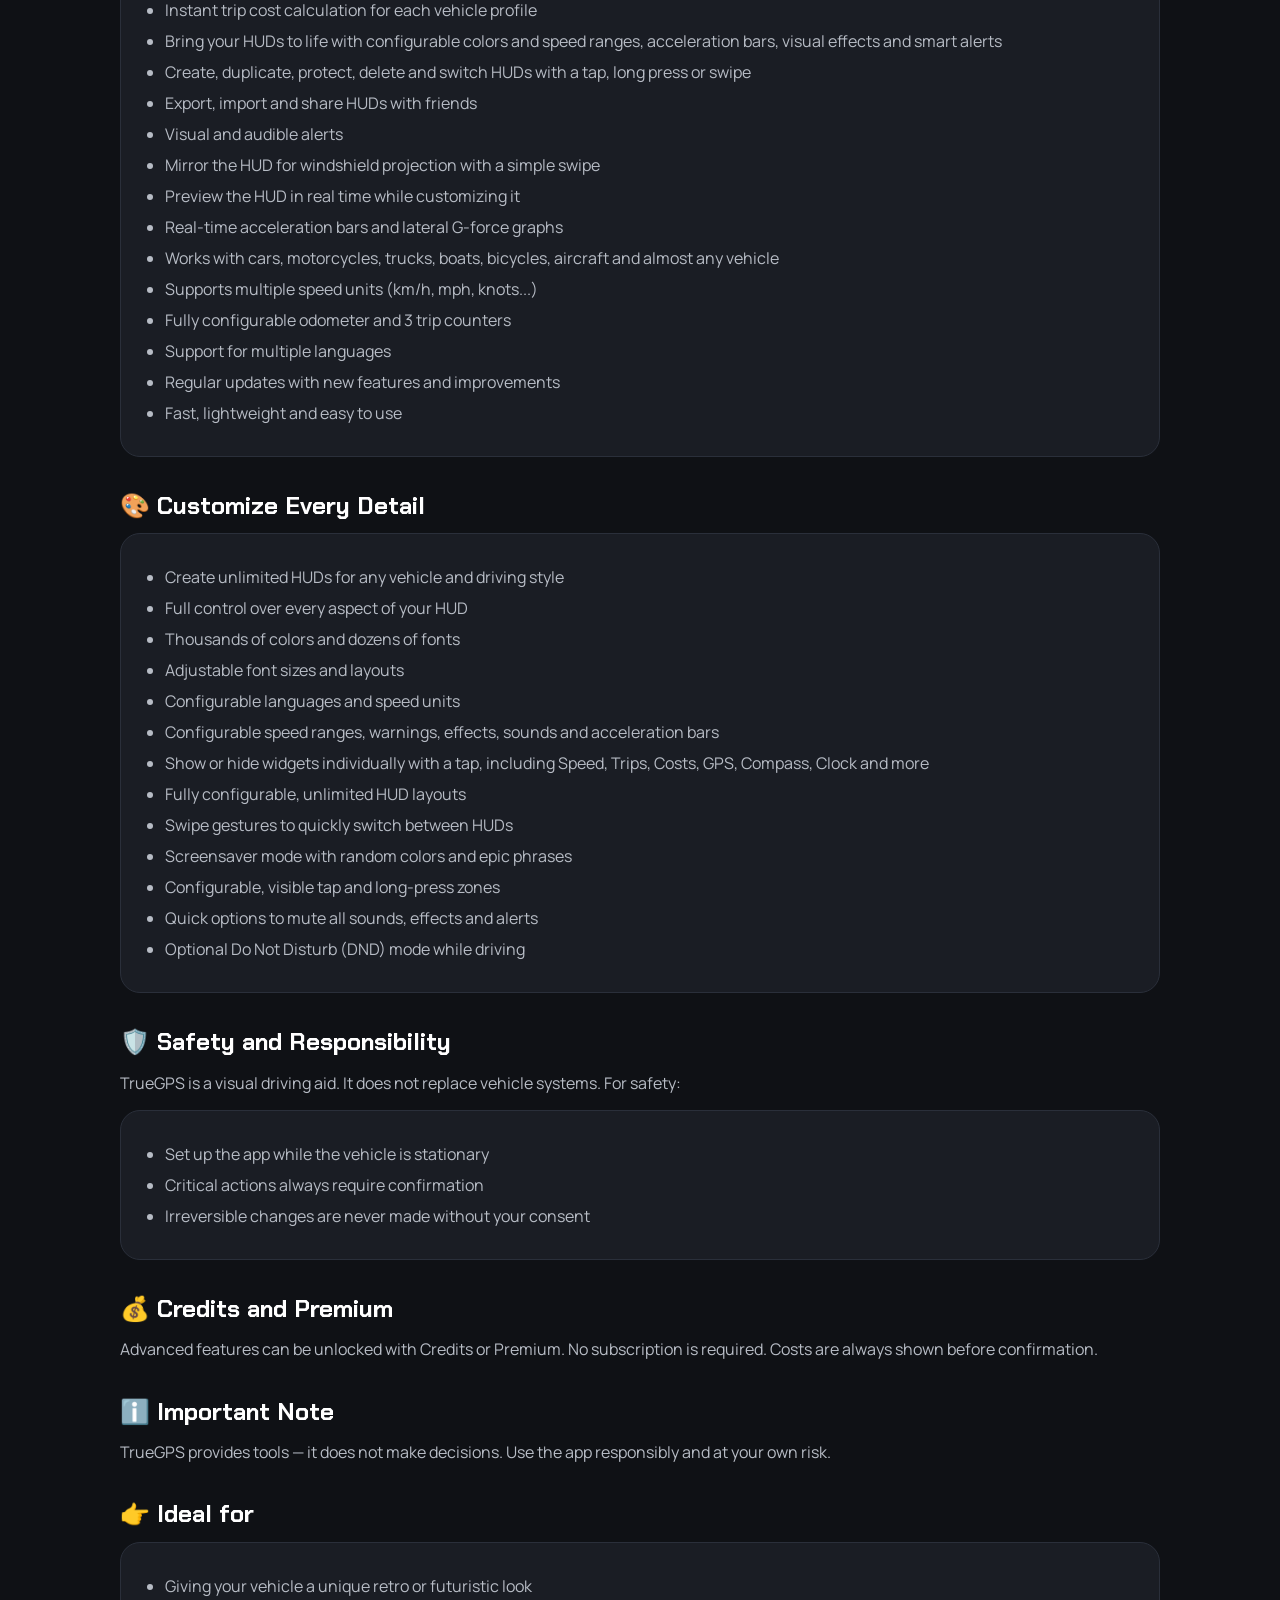
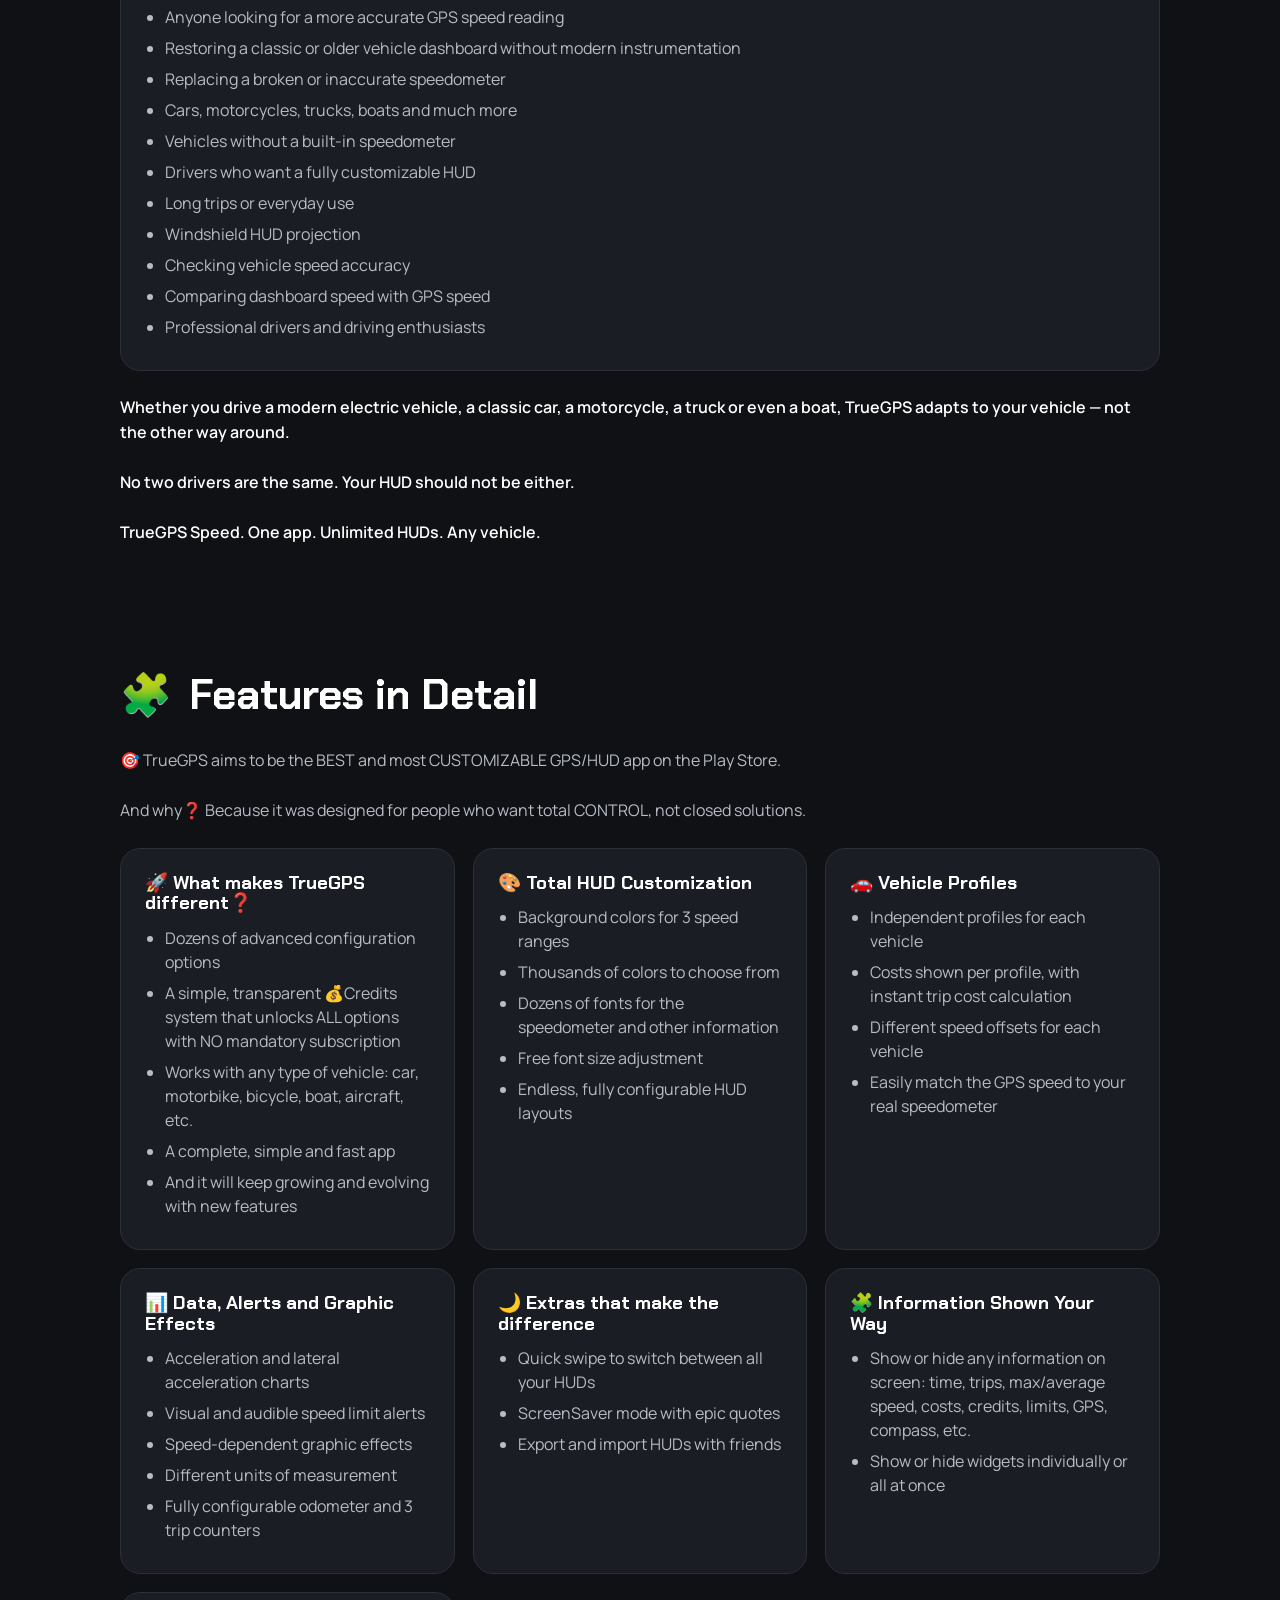
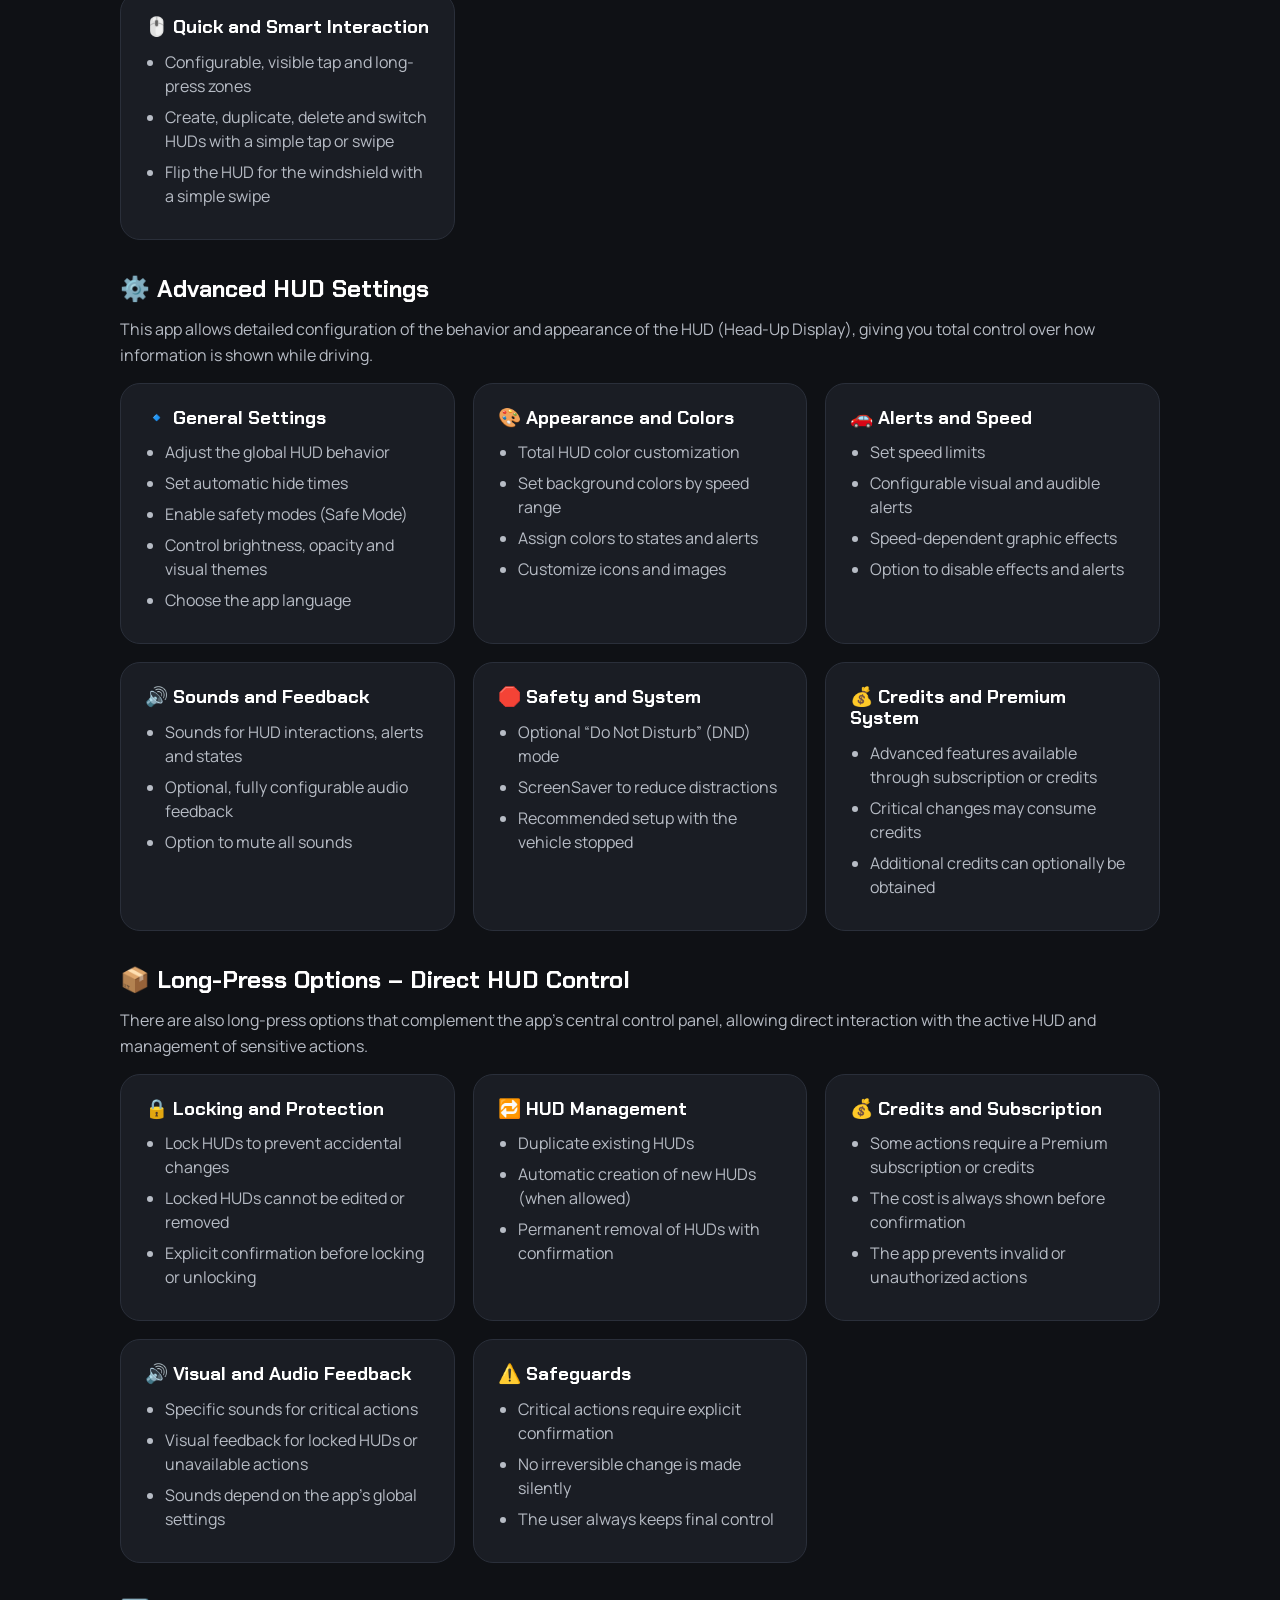
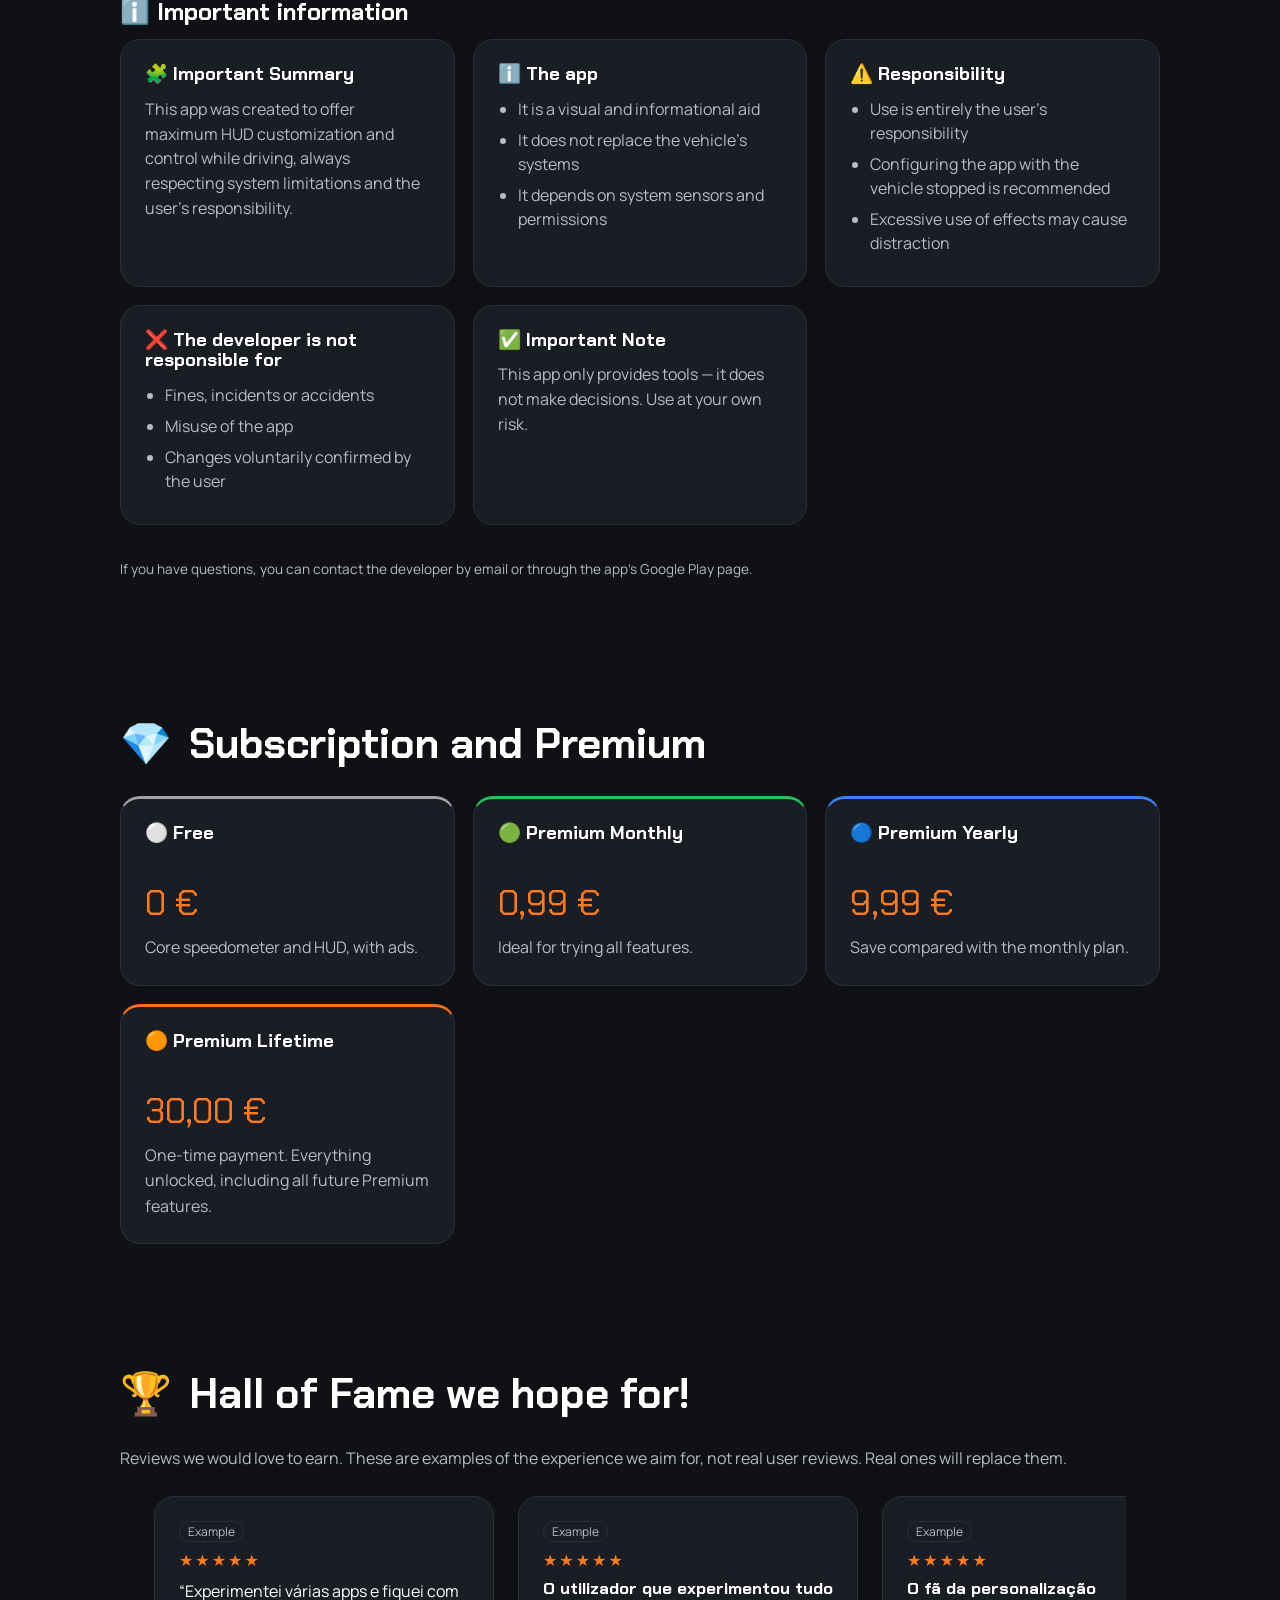
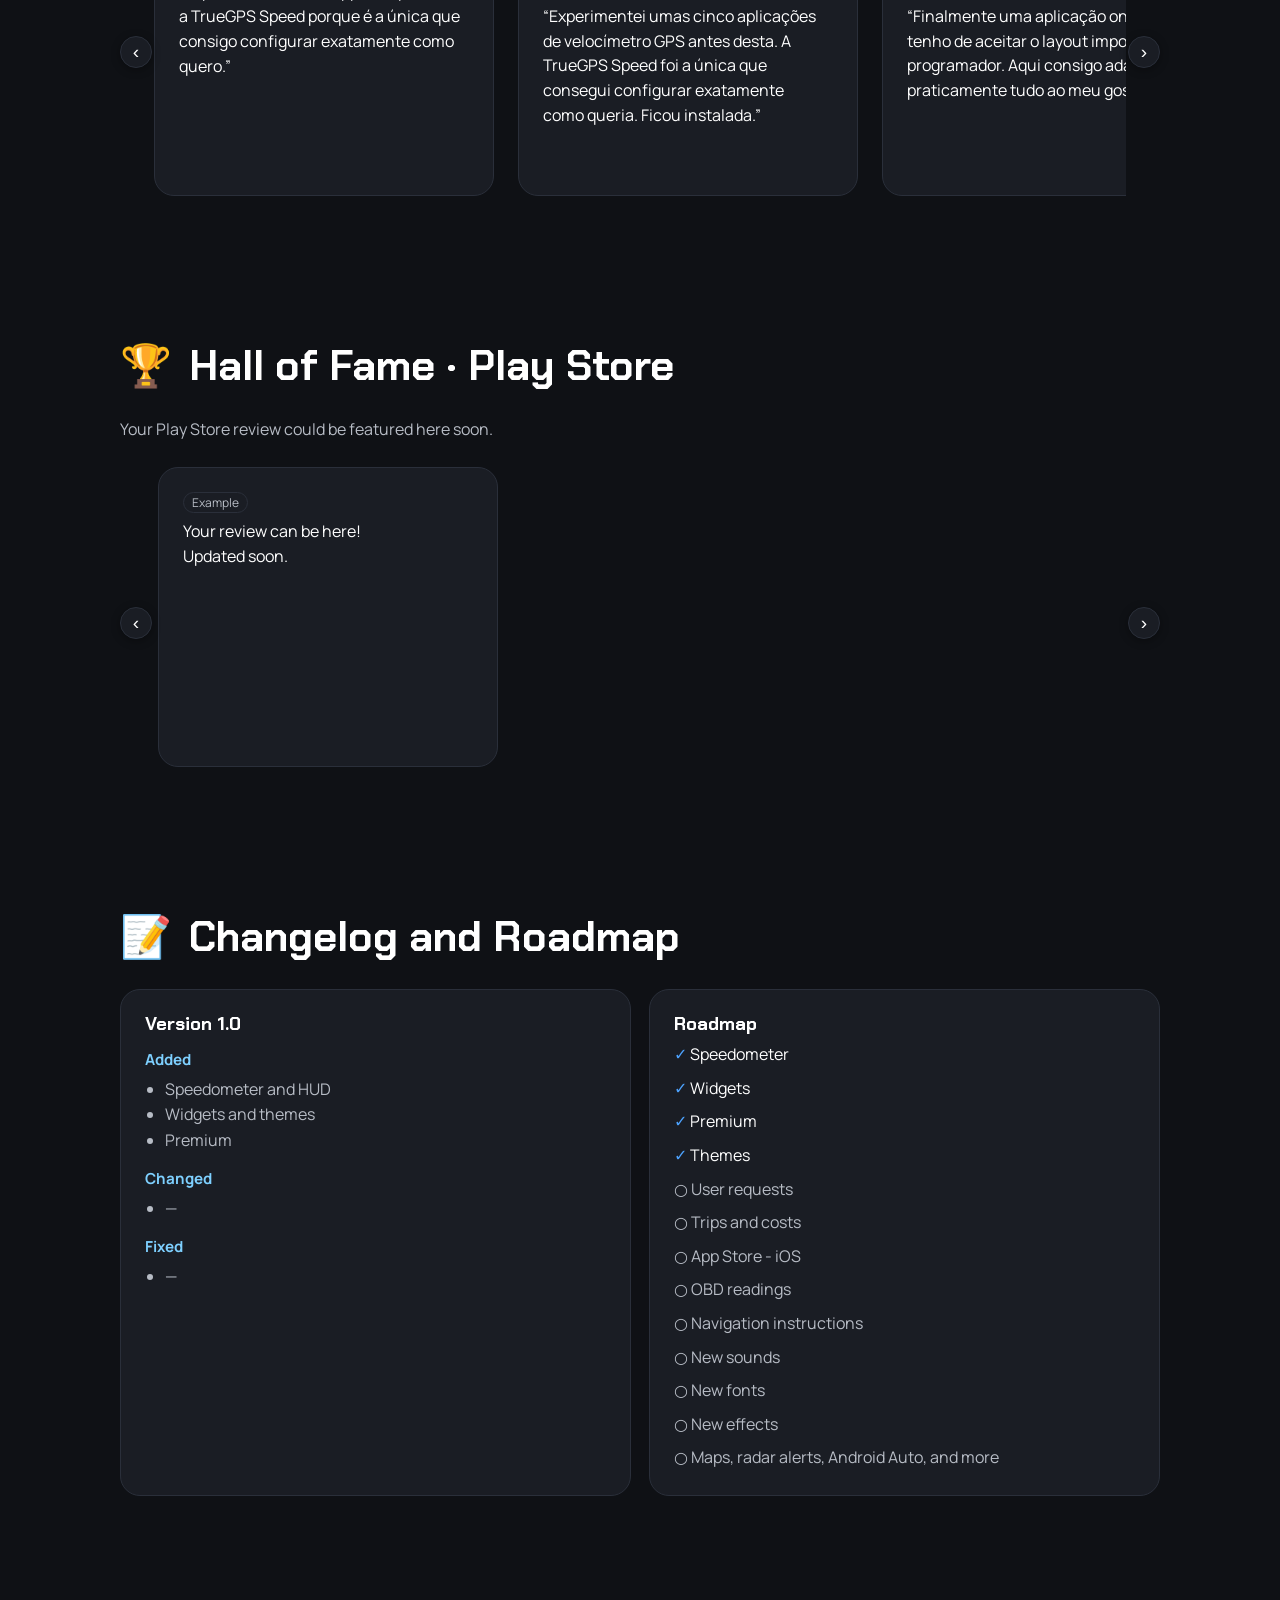
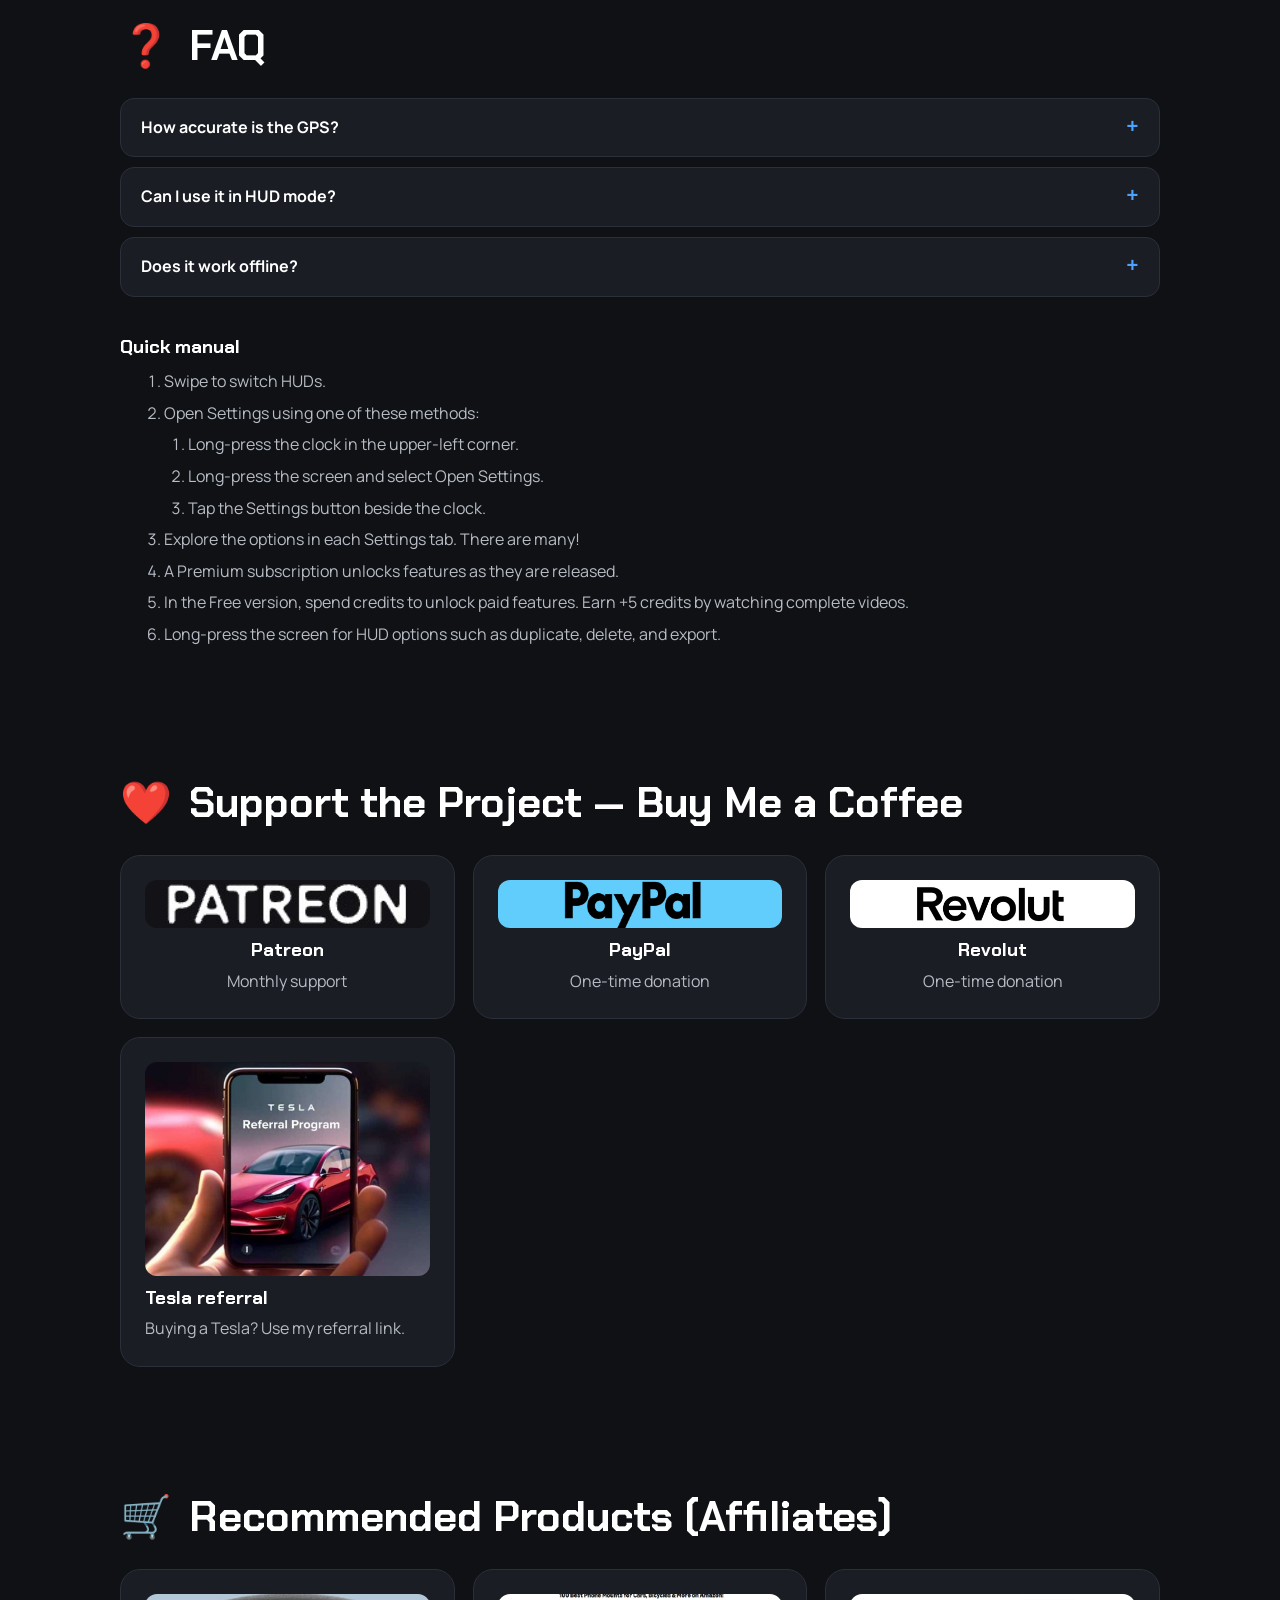
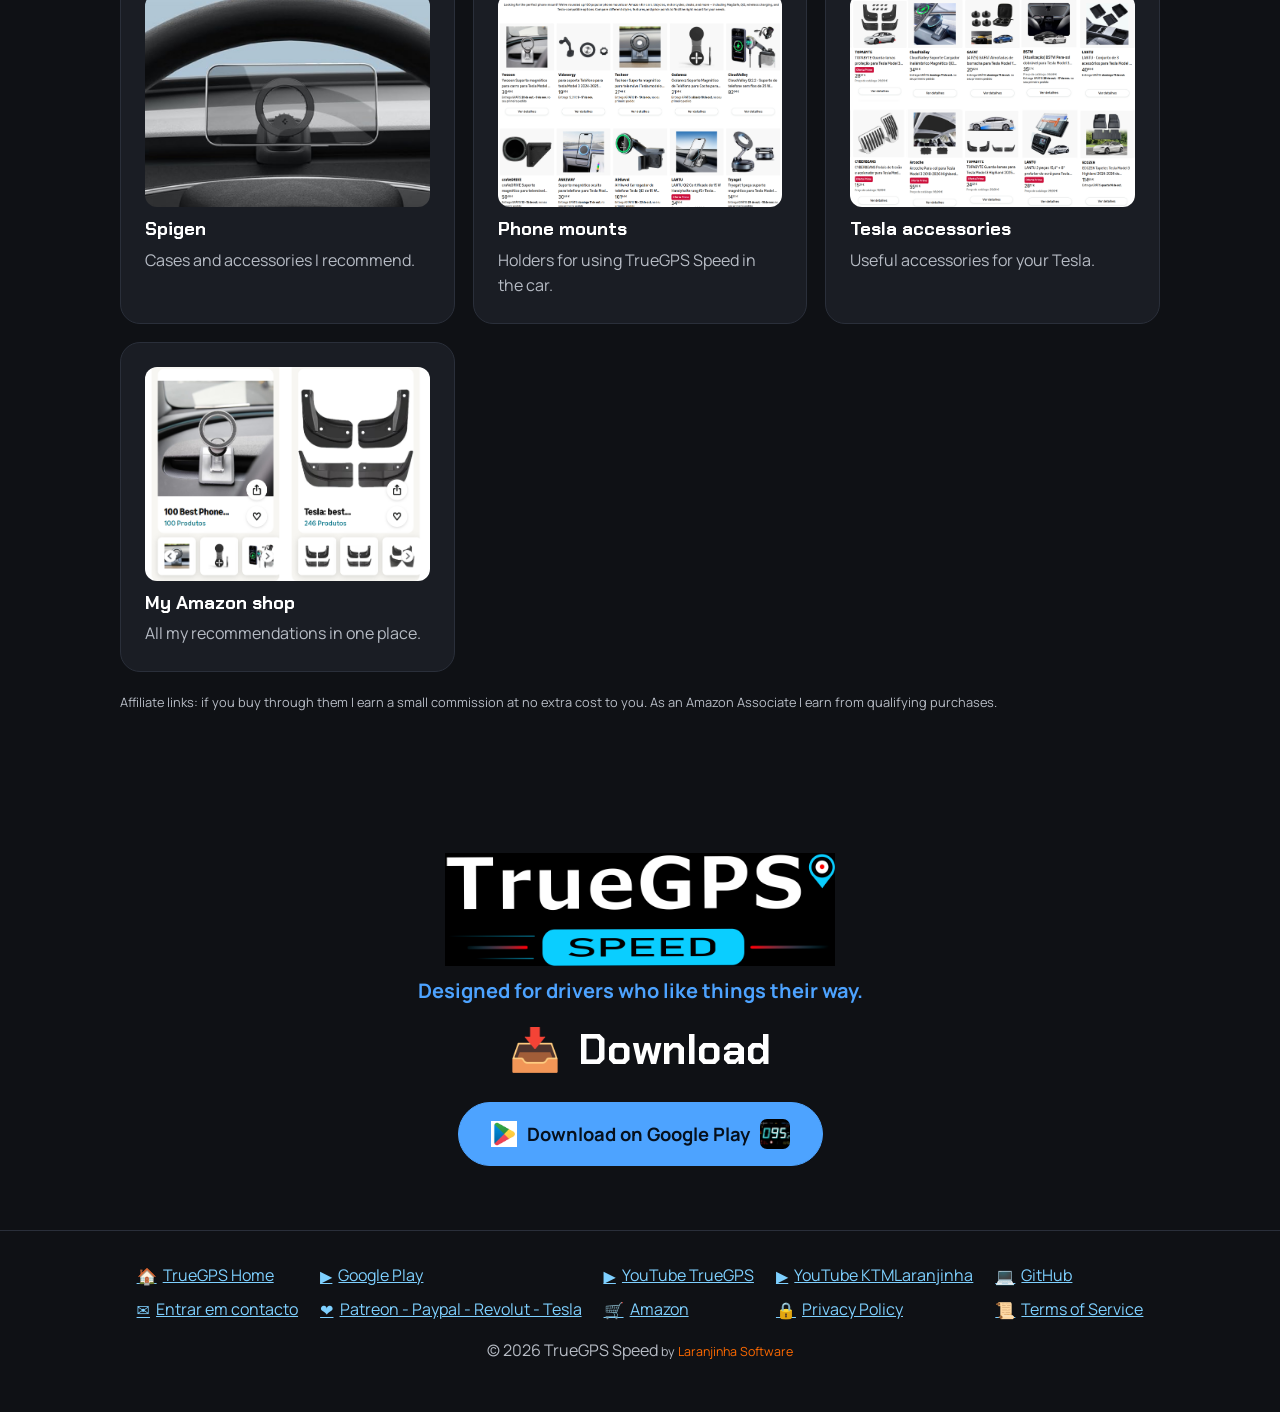
==== commit 438d585e: "Add files via upload" ====
--- a/TrueGPS/index.html
+++ b/TrueGPS/index.html
@@ -488,7 +488,8 @@
 
 <!-- ============ DOWNLOAD ============ -->
 <section id="download" class="dl">
-  <img class="download-logo logo-dark" src="assets/logos/logo.png" alt="TrueGPS Speed"><img class="download-logo logo-light" src="assets/logos/logo0.png" alt="TrueGPS Speed">
+  <img class="download-logo logo-dark" src="assets/logos/logo.png" alt="TrueGPS Speed"><img class="download-logo logo-light" src="assets/logos/logo0.png" alt="TrueGPS Speed">
+  <p class="download-slogan" data-i18n="download_slogan">Designed for drivers who like things their way.</p>
   <h2 data-icon="📥" data-i18n="t_download">Download</h2>
   <div class="download-cta">
     <a class="btn primary big play-cta" href="https://play.google.com/store/apps/details?id=com.laranjinha.truegpsspeed"><img class="play-store-badge" src="assets/logos/logo_playstore.jpg" alt="" aria-hidden="true"><span data-i18n="cta_play">Download on Google Play</span><img class="button-app-icon" src="assets/logos/truegpsspeed_logo_1238x1238.jpg" alt="" aria-hidden="true"></a>
--- a/TrueGPS/assets/style.css
+++ b/TrueGPS/assets/style.css
@@ -654,7 +654,8 @@
 .stage .arrow { width:22px; height:22px; margin-top:-11px; padding:0; display:grid; place-items:center; font-size:1rem; line-height:1; }
 .app-icon-link { display:inline-flex; align-items:center; justify-content:center; border-radius:12px; line-height:0; }
 .app-icon-link .app-icon { display:block; width:60px; height:60px; object-fit:cover; border-radius:12px; }
-.download-logo { display:block; width:min(260px,70vw); max-height:120px; object-fit:contain; margin:0 auto 28px; }
+.download-logo { display:block; width:min(390px,85vw); max-height:180px; object-fit:contain; margin:0 auto 10px; }
+.download-slogan { margin:0 auto 22px; color:var(--pri); font-size:clamp(1rem,2.3vw,1.25rem); font-weight:700; line-height:1.5; }
 .download-cta { display:flex; align-items:center; justify-content:center; gap:14px; flex-wrap:wrap; }
 .support-card { text-align:center; }
 .support-logo { display:block; width:48px; height:48px; object-fit:contain; margin:0 auto 8px; }
@@ -725,3 +726,15 @@
 .viewer-prev{grid-column:1}.viewer-next{grid-column:3}
 .viewer-close:hover,.viewer-arrow:hover{background:#303640}
 .steps ol{padding-left:24px;margin:6px 0}.steps>ol{padding-left:22px}.steps li{margin:6px 0}
+
+/* Keep every footer link fully visible on narrow phones. */
+@media (max-width: 860px) {
+  .links { grid-template-columns: repeat(3, minmax(0, 1fr)); gap: 10px 12px; }
+  .links a { min-width: 0; justify-content: center; text-align: center; overflow-wrap: anywhere; }
+}
+@media (max-width: 520px) {
+  .links { grid-template-columns: repeat(2, minmax(0, 1fr)); gap: 10px 8px; }
+  .links a { font-size: .88rem; }
+}
+
+.about-ending { font-weight:700; }
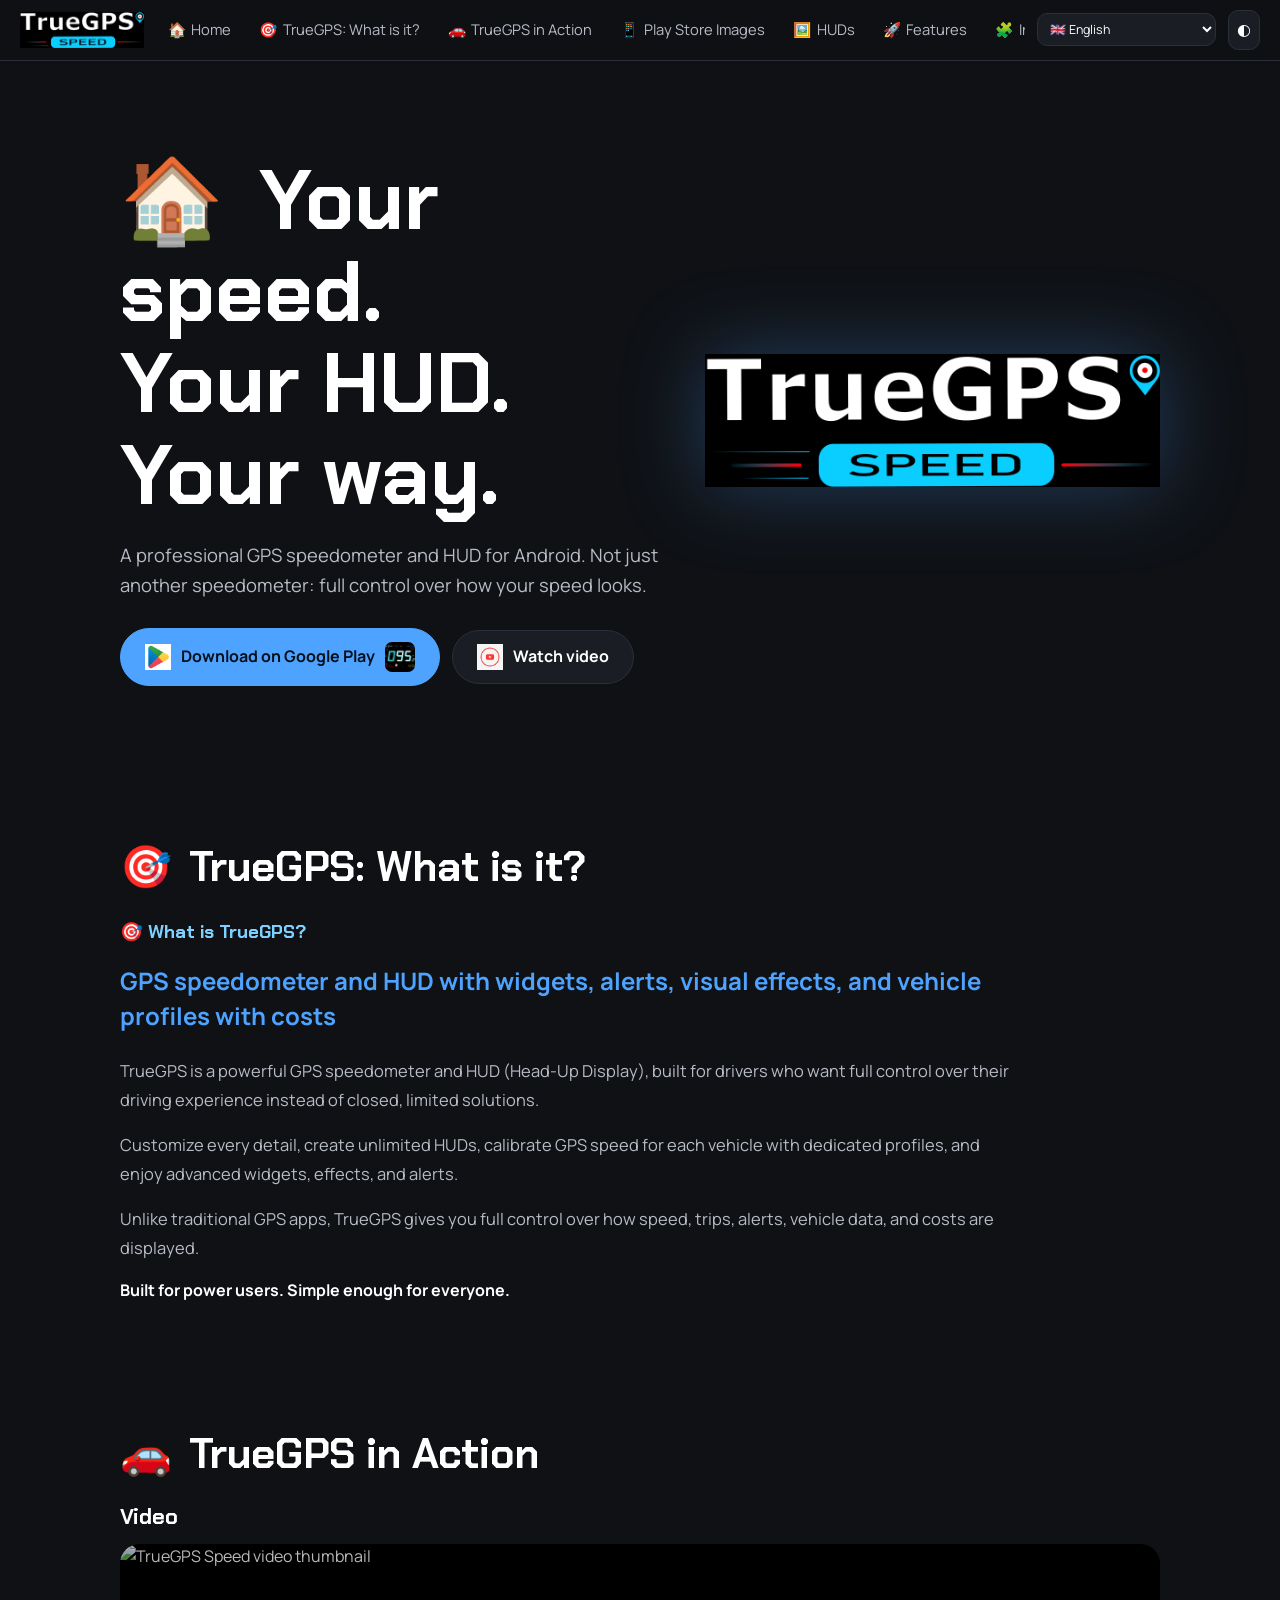
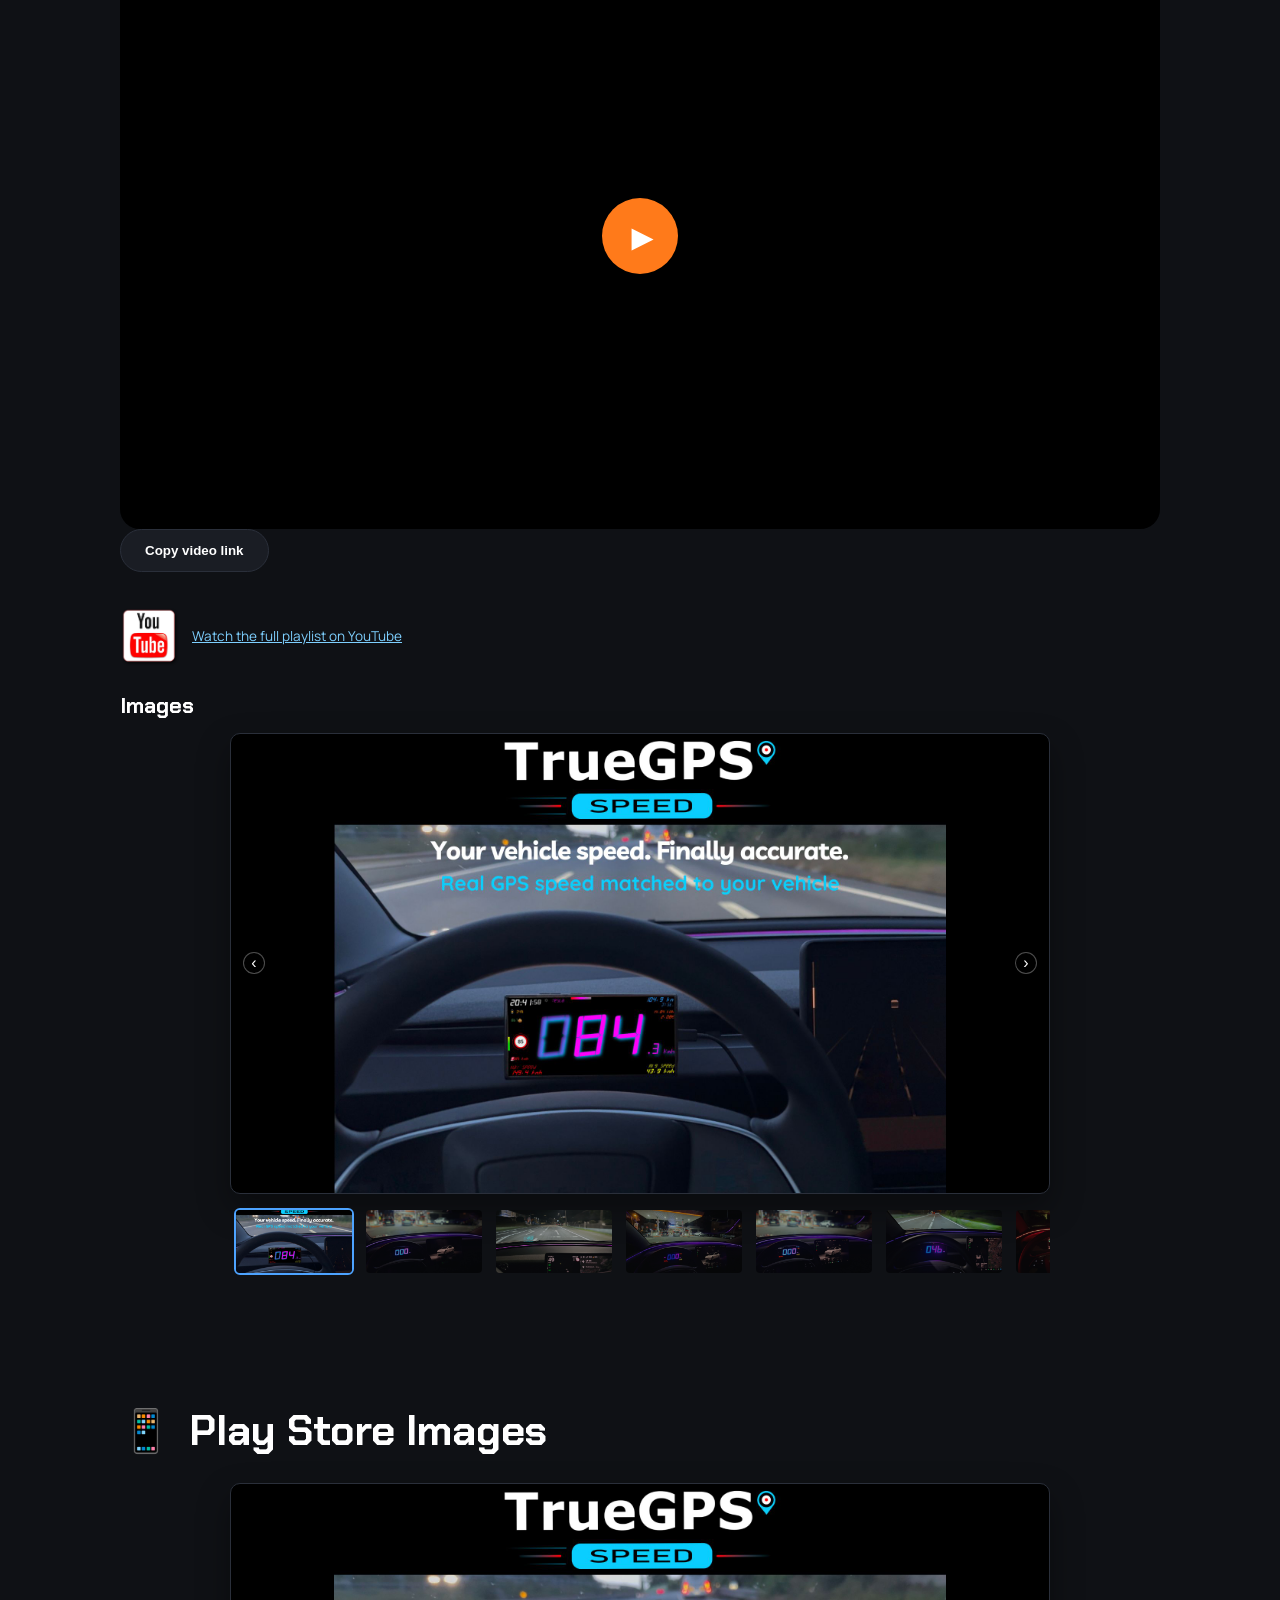
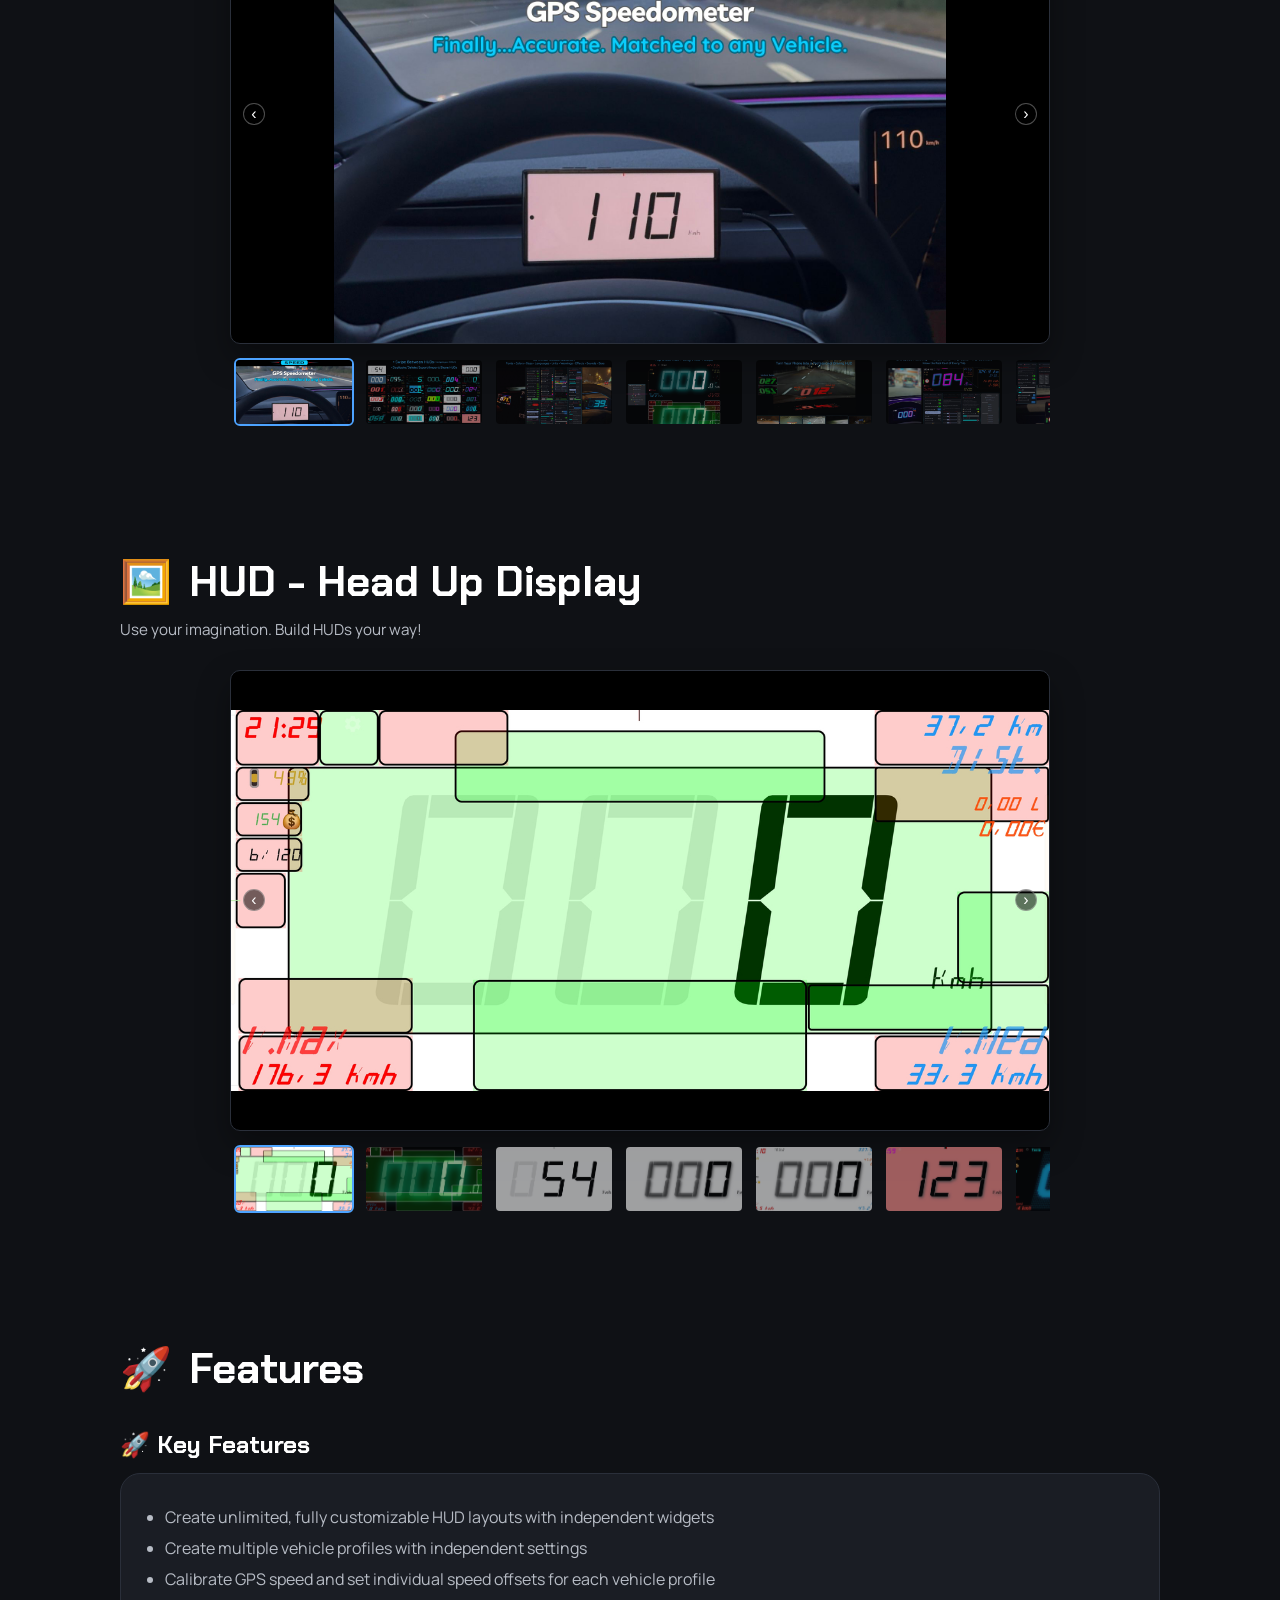
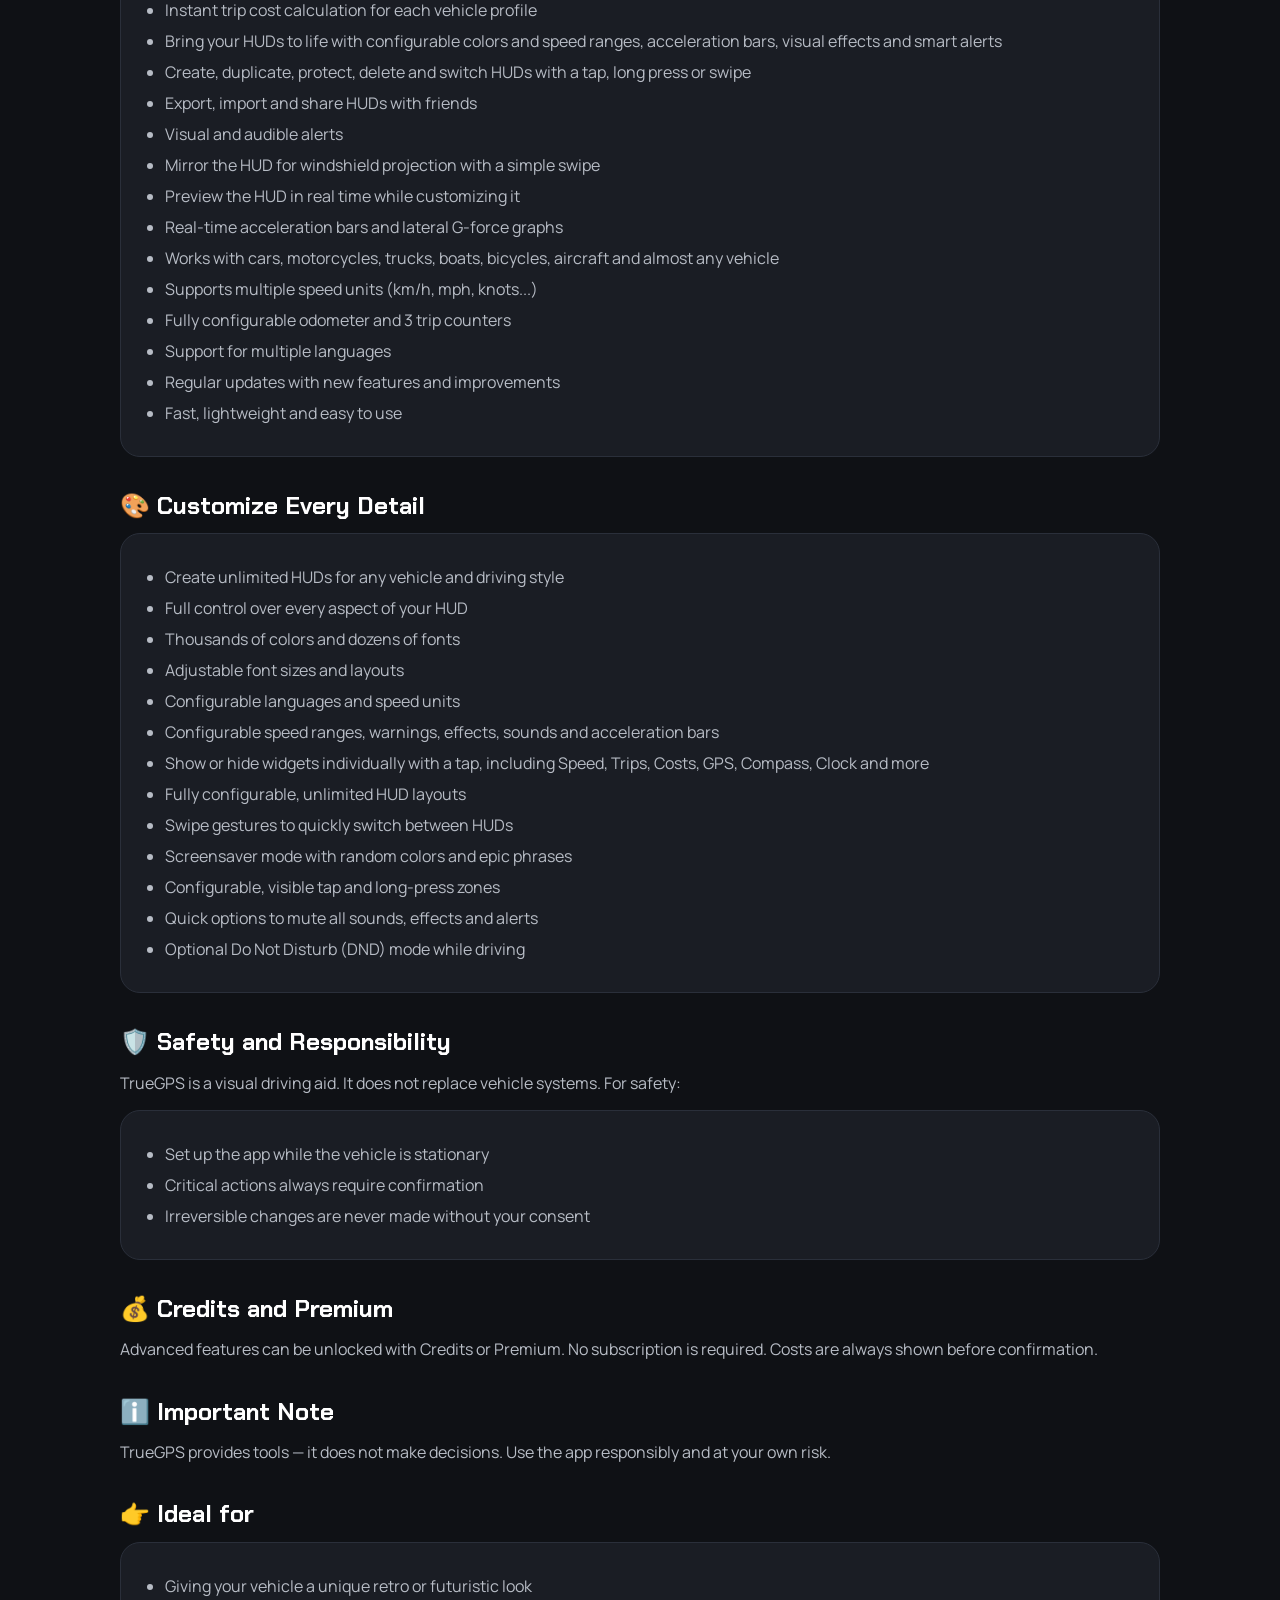
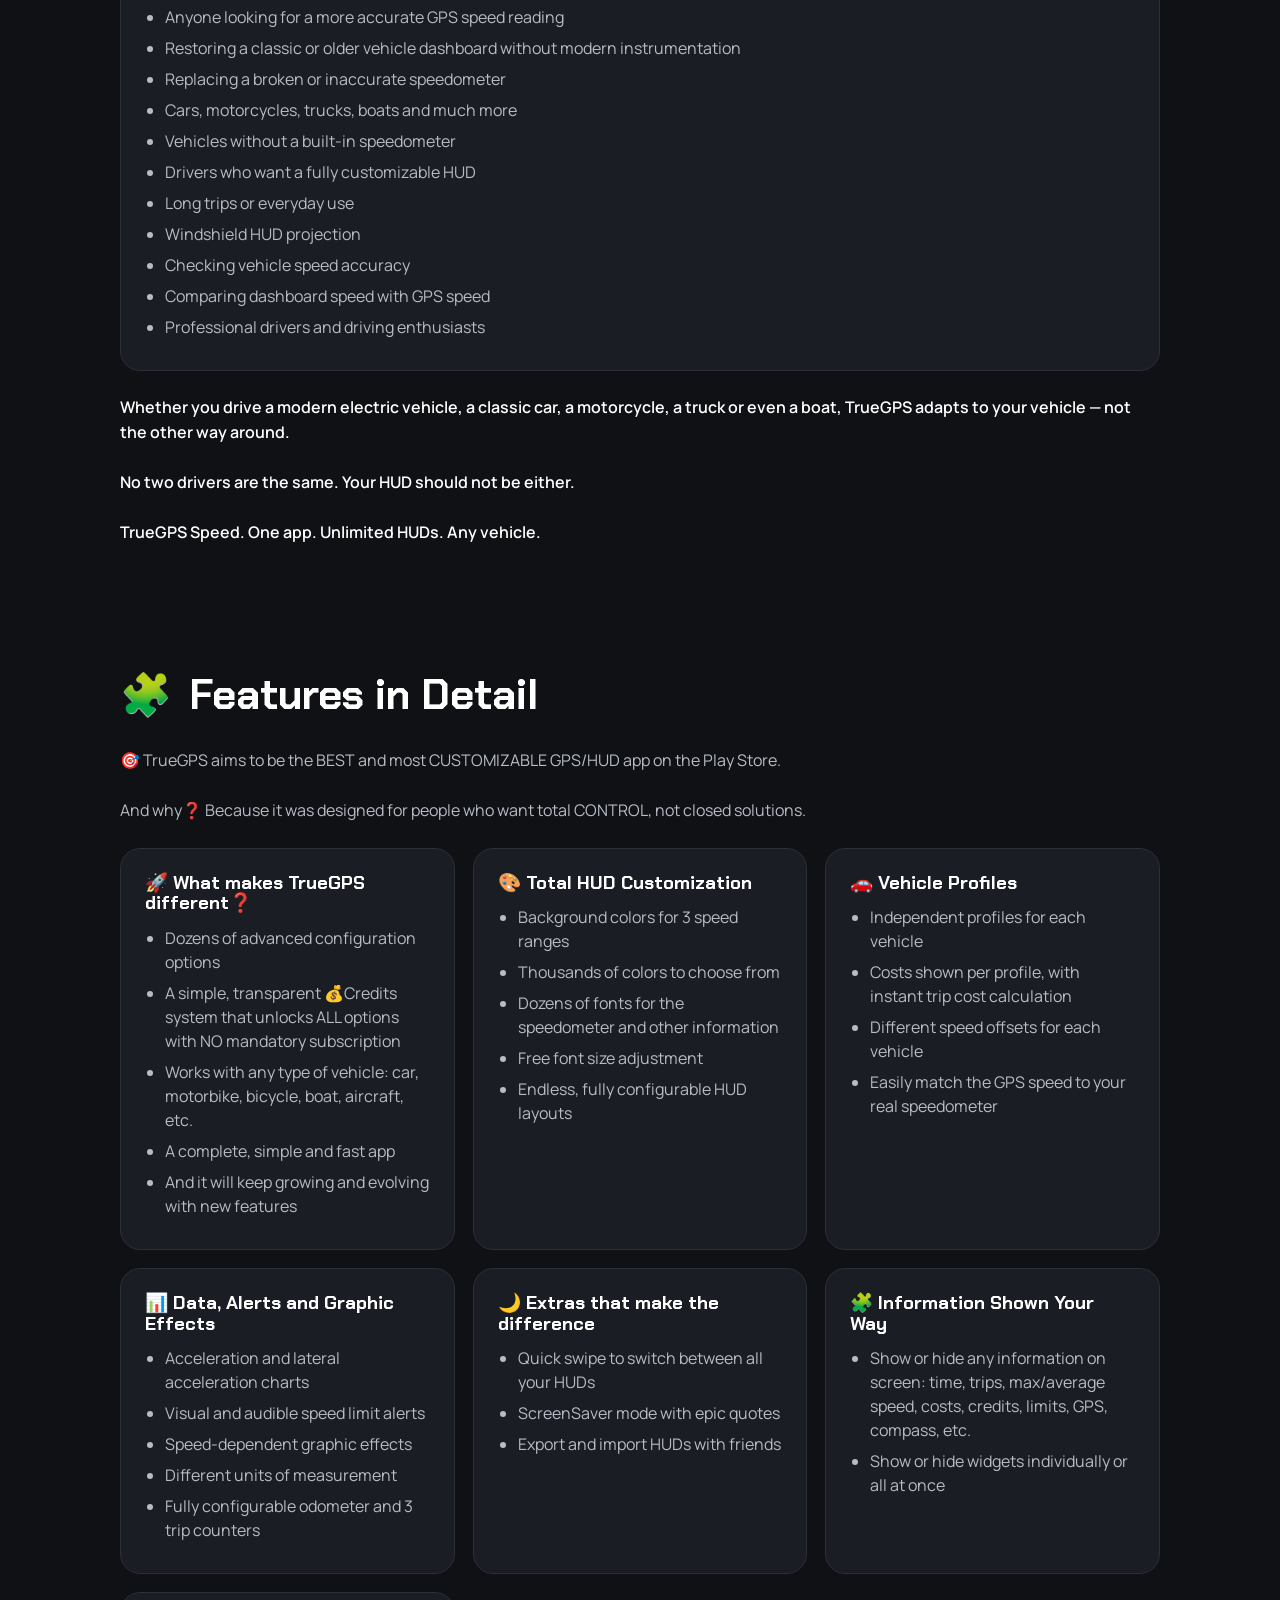
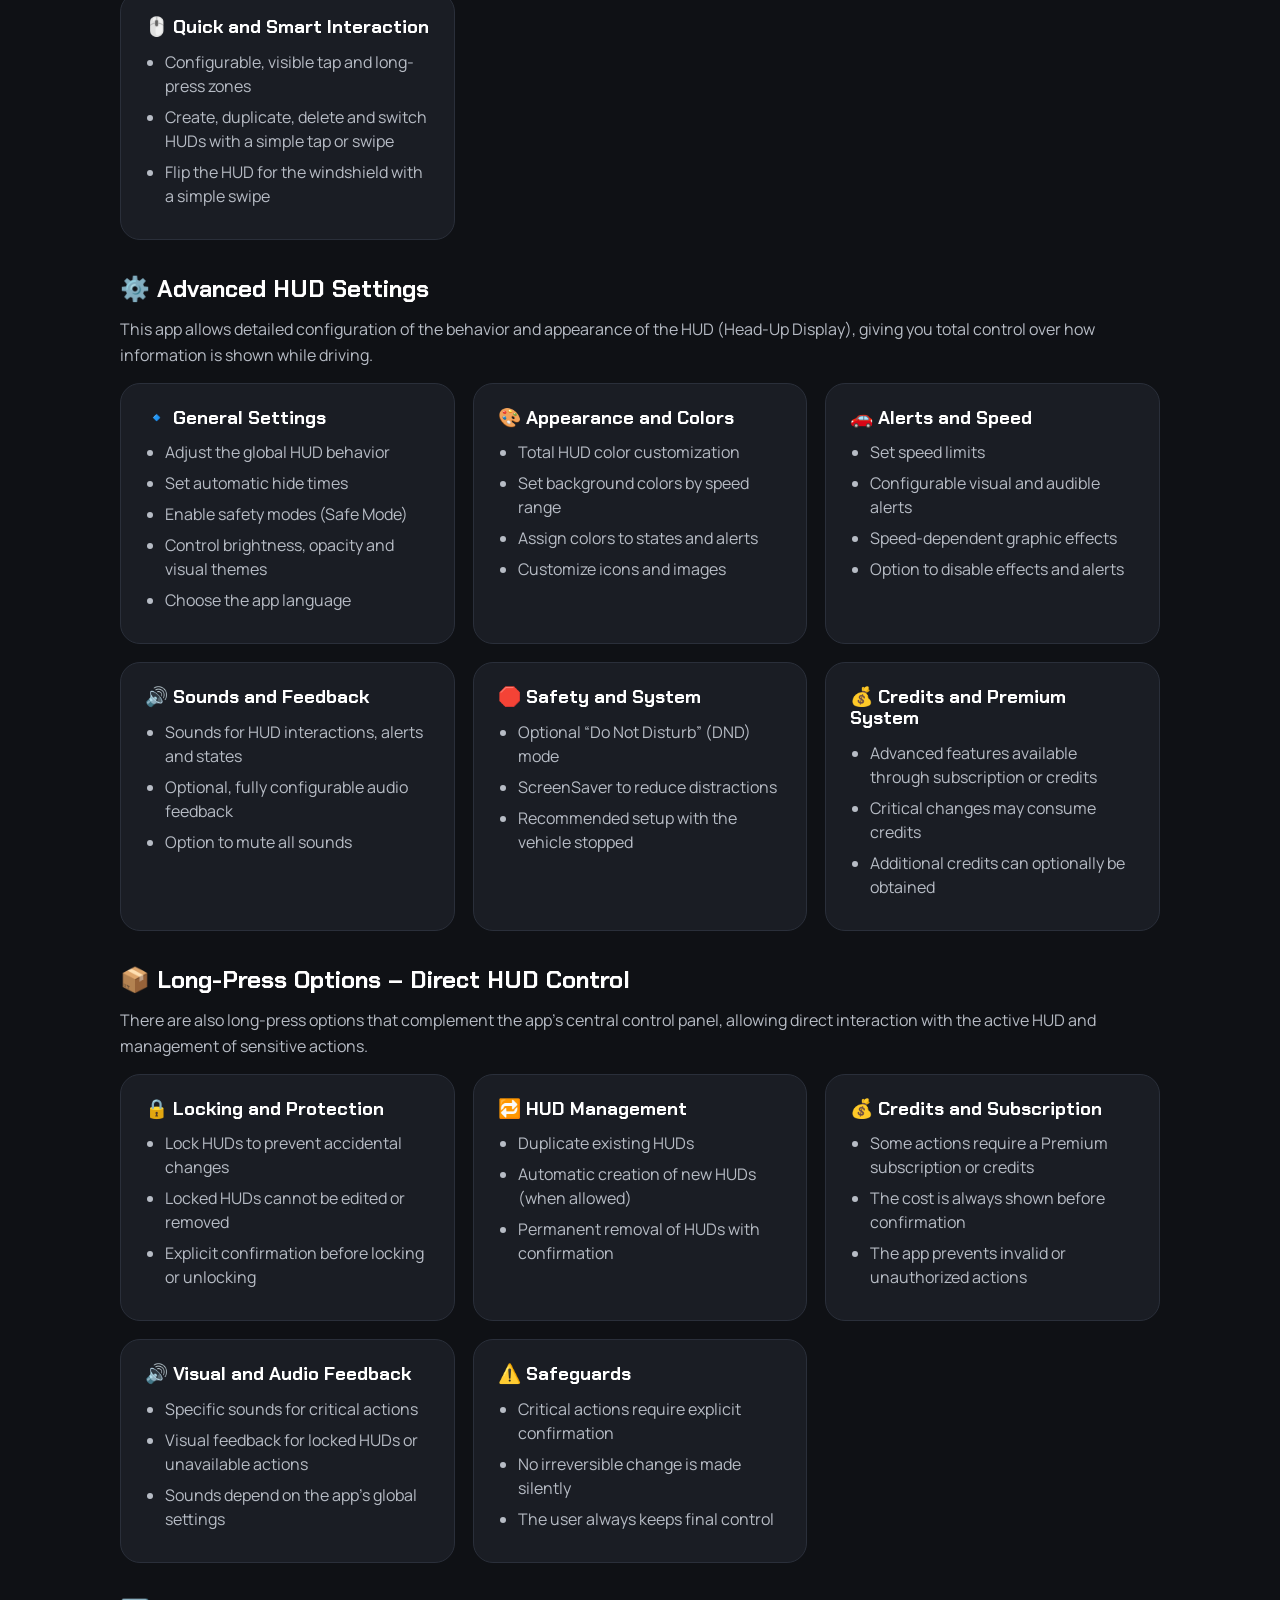
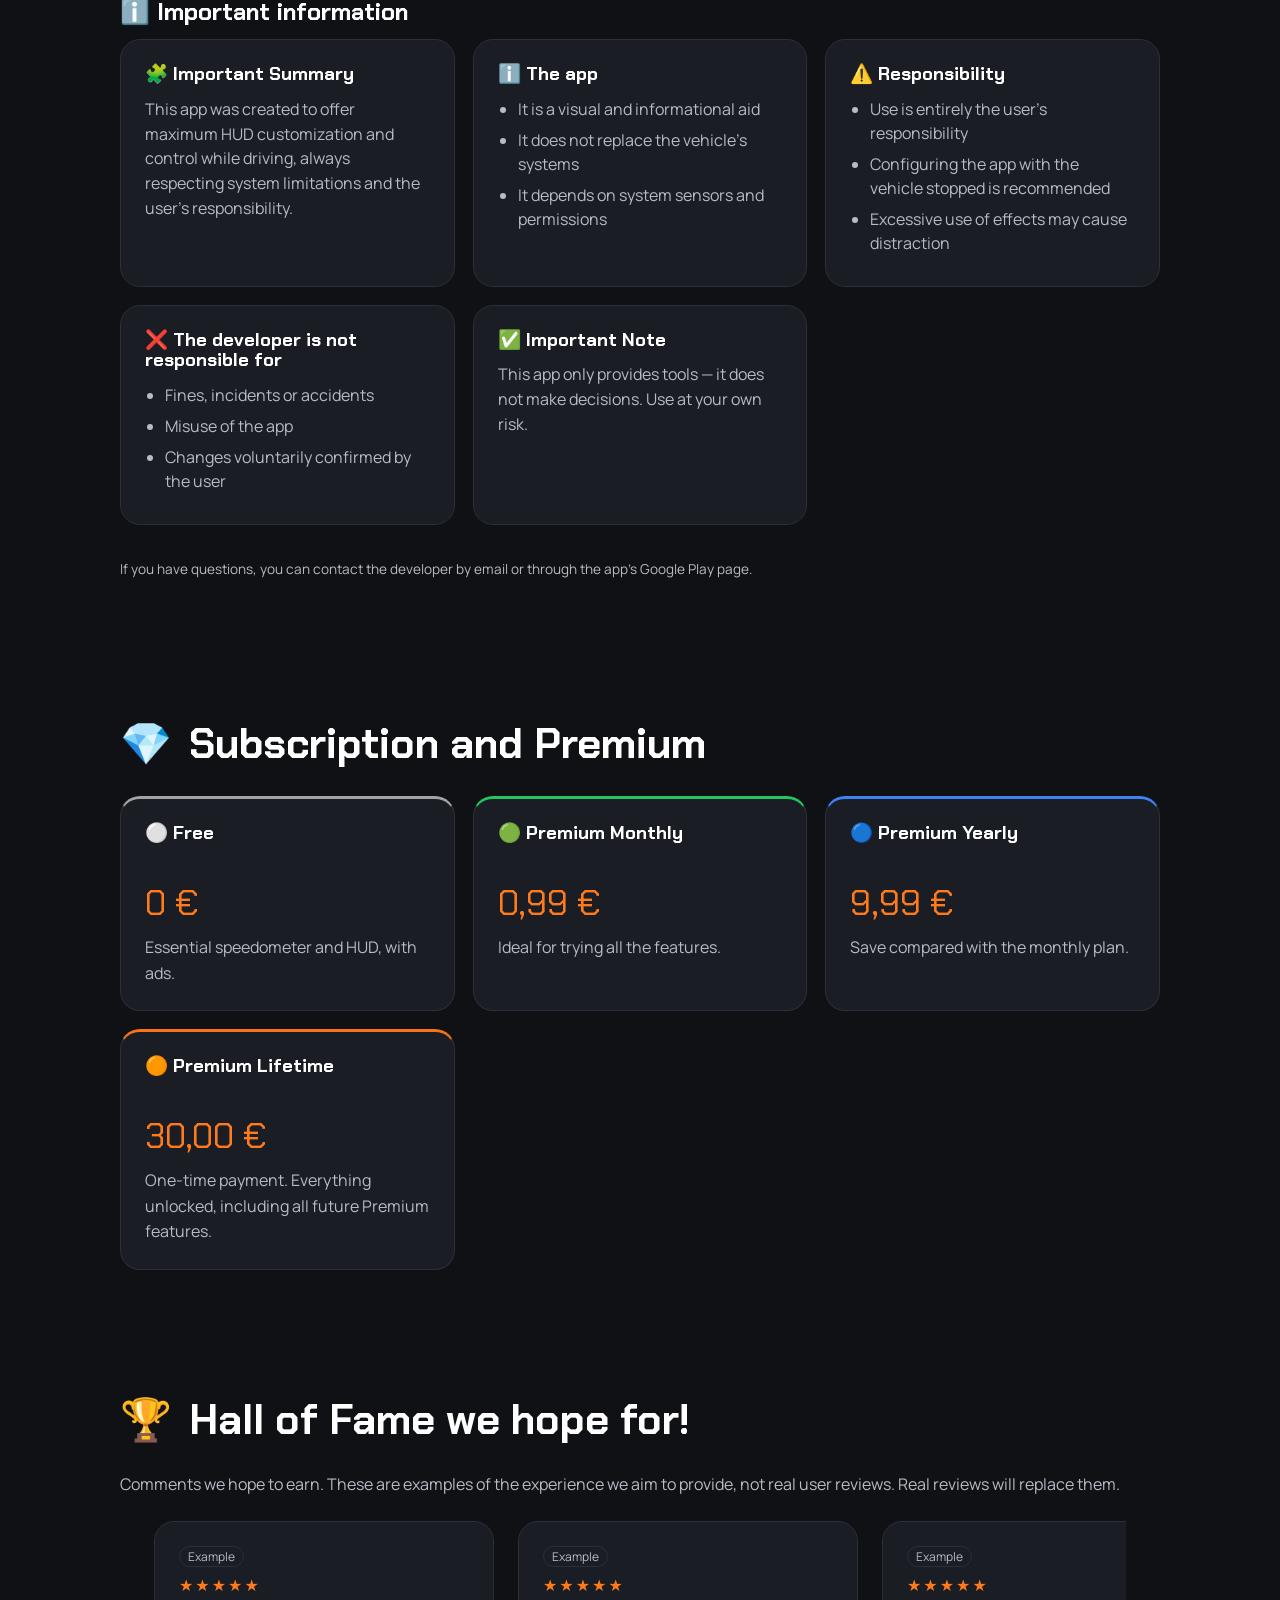
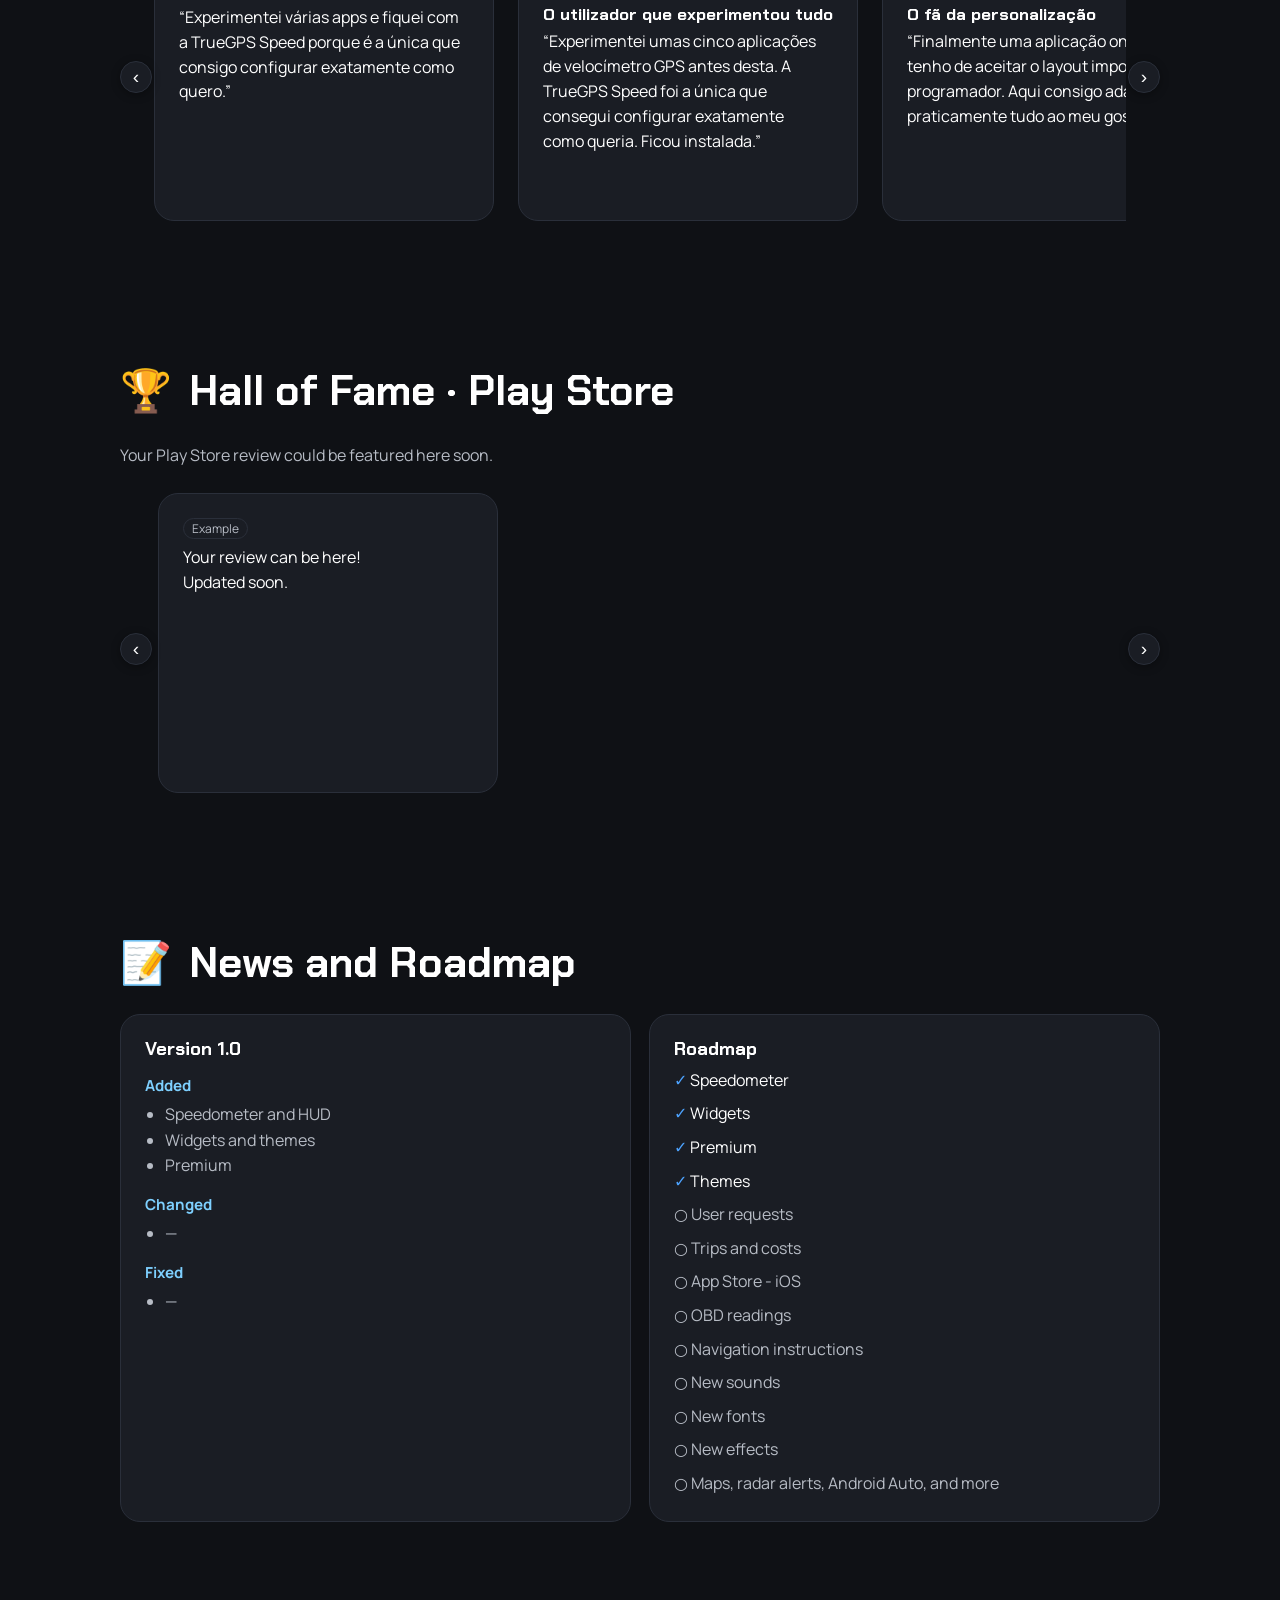
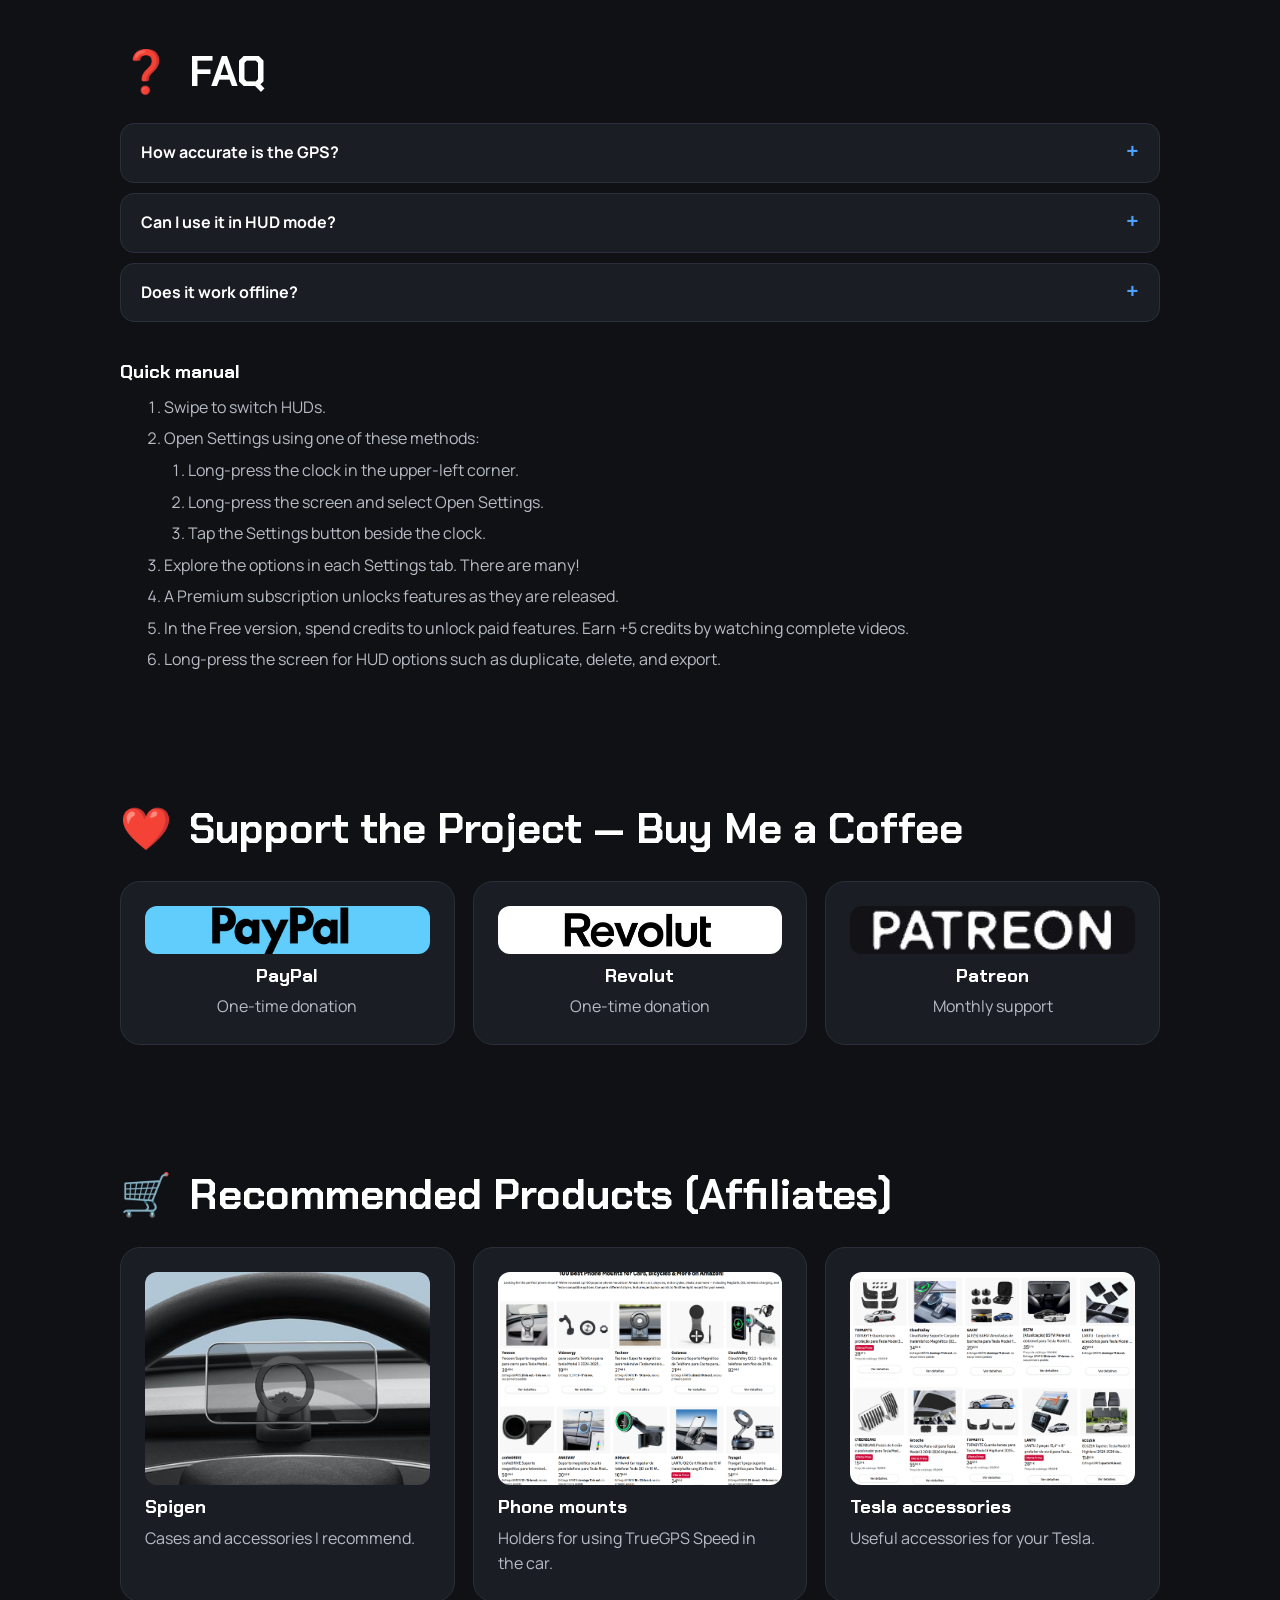
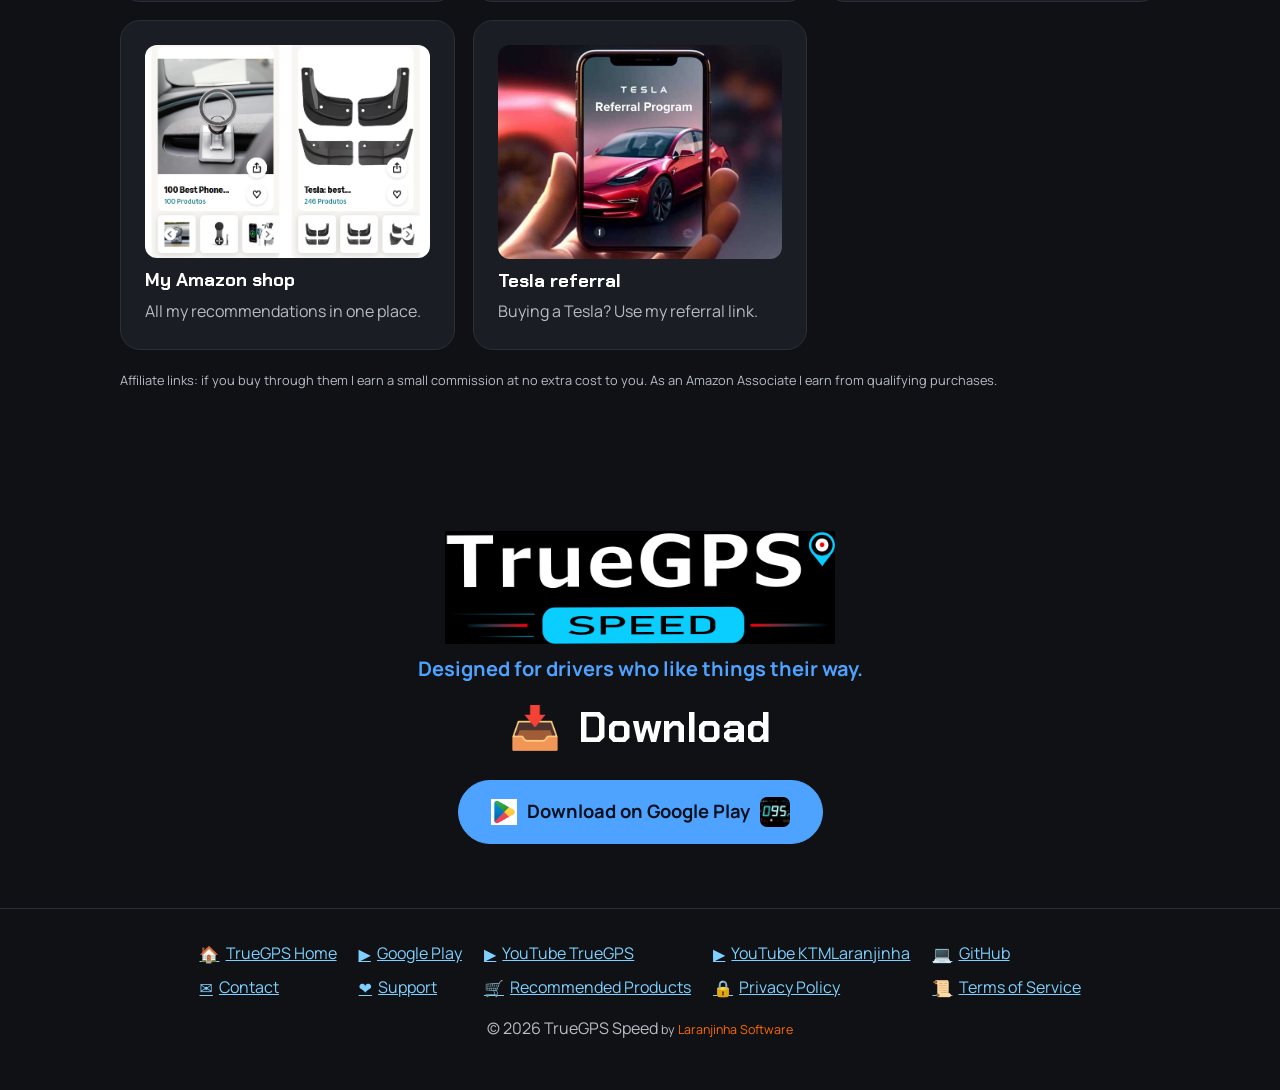
==== commit 5732857f: "Traduções 1. falta fazer traduções dos textos todos do site nomeadamente dos links cá em cima e das " ====
--- a/TrueGPS/index.html
+++ b/TrueGPS/index.html
@@ -453,14 +453,13 @@
 <section id="links">
   <h2 data-icon="❤️" data-i18n="t_support">Support</h2>
   <div class="grid link-grid">
-    <a class="card support-card" href="https://www.patreon.com/c/KTMLaranjinha" target="_blank" rel="noopener"><img class="support-logo" src="assets/logos/patreon_logo.png" alt="" loading="lazy" onerror="this.remove()"><h3>Patreon</h3><p>Monthly support</p></a>
-    <a class="card support-card" href="https://www.paypal.me/KTMLaranjinha" target="_blank" rel="noopener"><img class="support-logo" src="assets/logos/paypal_logo.png" alt="" loading="lazy" onerror="this.remove()"><h3>PayPal</h3><p>One-time donation</p></a>
-    <a class="card support-card" href="https://revolut.me/ktmlaranjinha" target="_blank" rel="noopener"><img class="support-logo" src="assets/logos/revolut_logo.png" alt="" loading="lazy" onerror="this.remove()"><h3>Revolut</h3><p>One-time donation</p></a>
-
-    <a class="card" href="https://www.tesla.com/referral/carlosjorg641976" target="_blank" rel="sponsored noopener">
-      <img src="assets/products/referral.jpg" alt="" loading="lazy" onerror="this.remove()">
-      <h3>Tesla referral</h3><p>Buying a Tesla? Use my referral link.</p>
-    </a>
+    
+    
+    
+
+<a class="card support-card" href="https://www.paypal.me/KTMLaranjinha" target="_blank" rel="noopener"><img class="support-logo" src="assets/logos/paypal_logo.png" alt="" loading="lazy" onerror="this.remove()"><h3>PayPal</h3><p>One-time donation</p></a>
+    <a class="card support-card" href="https://revolut.me/ktmlaranjinha" target="_blank" rel="noopener"><img class="support-logo" src="assets/logos/revolut_logo.png" alt="" loading="lazy" onerror="this.remove()"><h3>Revolut</h3><p>One-time donation</p></a>
+    <a class="card support-card" href="https://www.patreon.com/c/KTMLaranjinha" target="_blank" rel="noopener"><img class="support-logo" src="assets/logos/patreon_logo.png" alt="" loading="lazy" onerror="this.remove()"><h3>Patreon</h3><p>Monthly support</p></a>
     </div></section>
 
 <section id="products">
@@ -482,6 +481,10 @@
       <img src="assets/products/shop.jpg" alt="" loading="lazy" onerror="this.remove()">
       <h3>My Amazon shop</h3><p>All my recommendations in one place.</p>
     </a>
+    <a class="card" href="https://www.tesla.com/referral/carlosjorg641976" target="_blank" rel="sponsored noopener">
+      <img src="assets/products/referral.jpg" alt="" loading="lazy" onerror="this.remove()">
+      <h3>Tesla referral</h3><p>Buying a Tesla? Use my referral link.</p>
+    </a>
   </div>
   <p class="fine" data-i18n="affil_note">Affiliate links: if you buy through them I earn a small commission at no extra cost to you. As an Amazon Associate I earn from qualifying purchases.</p>
 </section>
@@ -513,8 +516,8 @@
     <a data-icon="▶️" href="https://www.youtube.com/@KTMLaranjinha">YouTube KTMLaranjinha</a>
     <a data-icon="💻" href="https://github.com/KTMLaranjinha">GitHub</a>
     <a data-icon="✉️" href="mailto:cjfmatos@gmail.com" data-i18n="f_contact">Entrar em contacto</a>
-    <a data-icon="❤️" href="#links">Patreon - Paypal - Revolut - Tesla</a>
-    <a data-icon="🛒" href="https://www.amazon.es/shop/ktmlaranjinha" rel="sponsored noopener">Amazon</a>
+    <a id="footer-support" data-icon="❤️" href="#links" data-i18n="footer_support">Support</a>
+    <a id="footer-products" data-icon="🛒" href="https://www.amazon.es/shop/ktmlaranjinha" rel="sponsored noopener" data-i18n="footer_products">Recommended Products</a>
     <a data-icon="🔒" href="https://ktmlaranjinha.github.io/TrueGPS-Privacy/" data-i18n="f_privacy" onclick='this.href="https://ktmlaranjinha.github.io/TrueGPS-Privacy/?lang="+encodeURIComponent(document.getElementById("lang").value)+"&amp;theme="+encodeURIComponent(document.documentElement.dataset.theme||"dark")'>Privacy Policy</a>
     <a data-icon="📜" href="terms_of_service.html" data-i18n="nav_terms" onclick='this.href="terms_of_service.html?lang="+encodeURIComponent(document.getElementById("lang").value)+"&amp;theme="+encodeURIComponent(document.documentElement.dataset.theme||"dark")'>Terms of Service</a>
   </div>
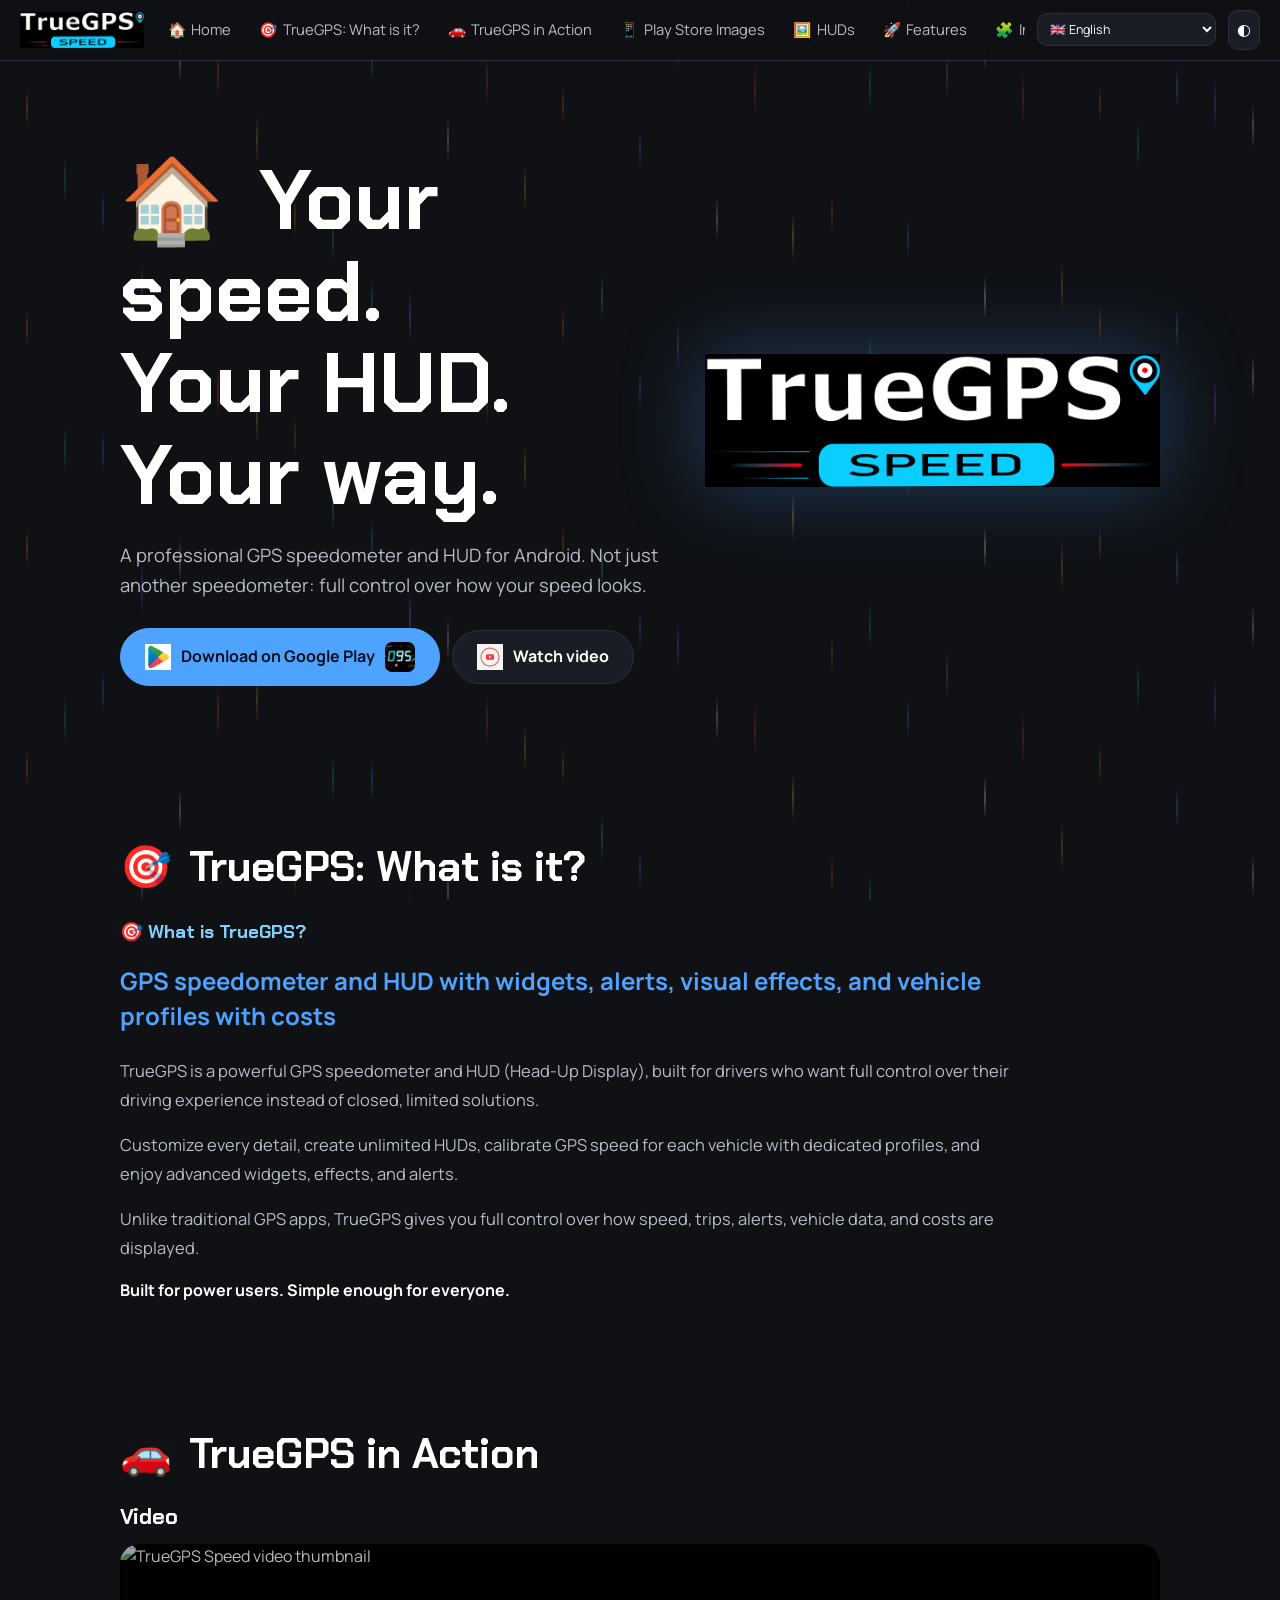
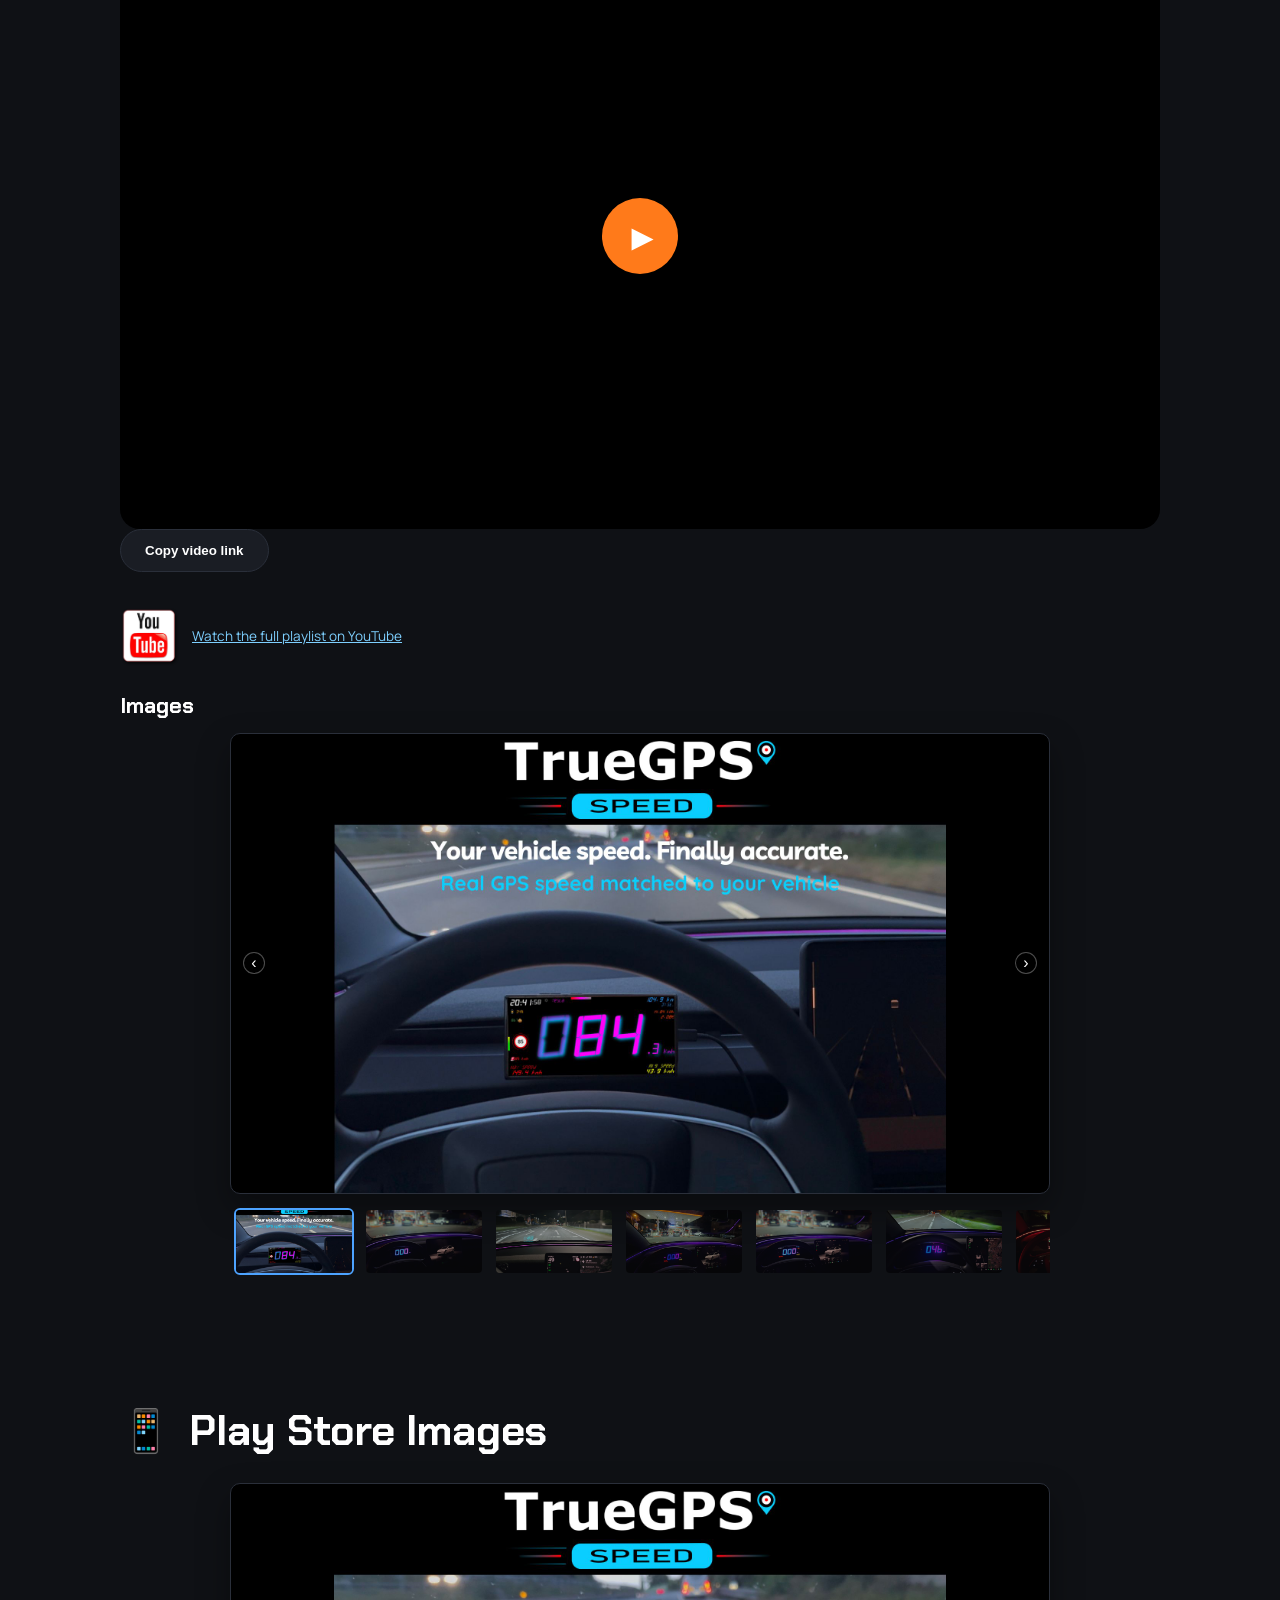
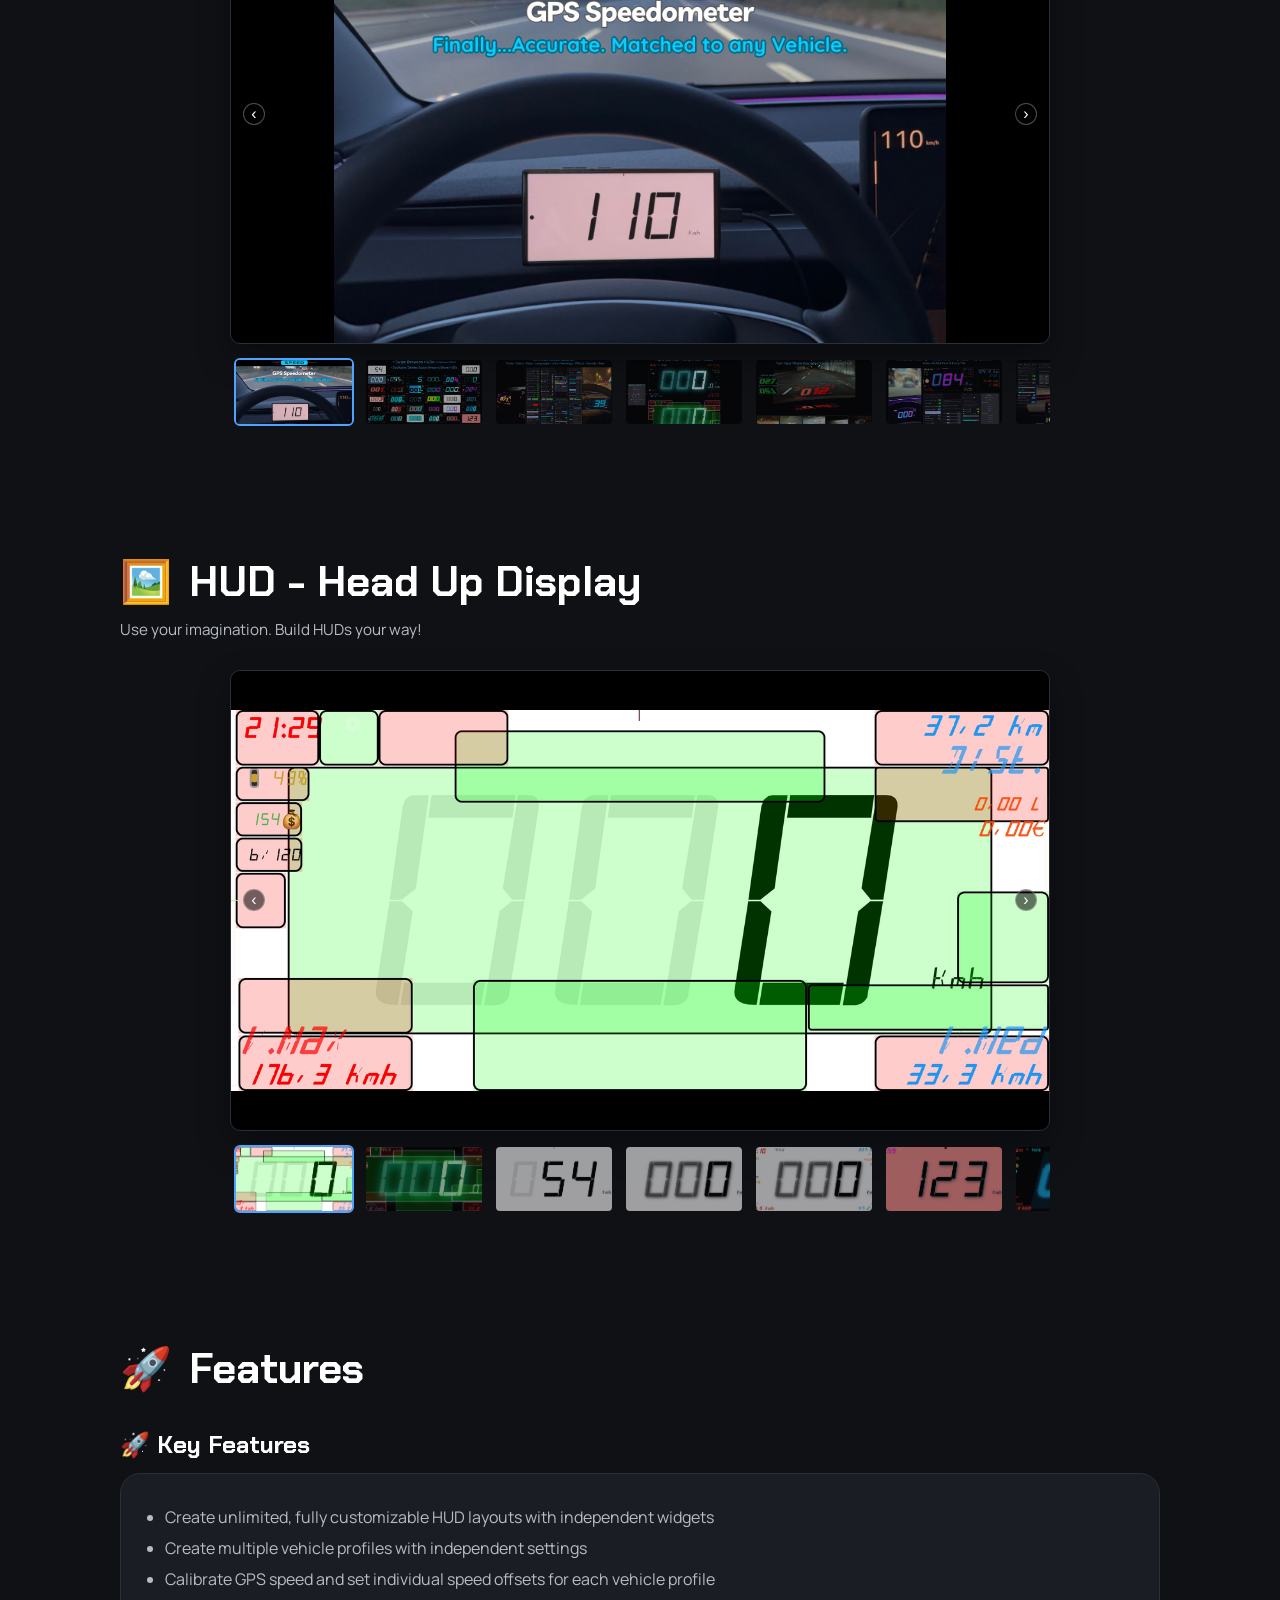
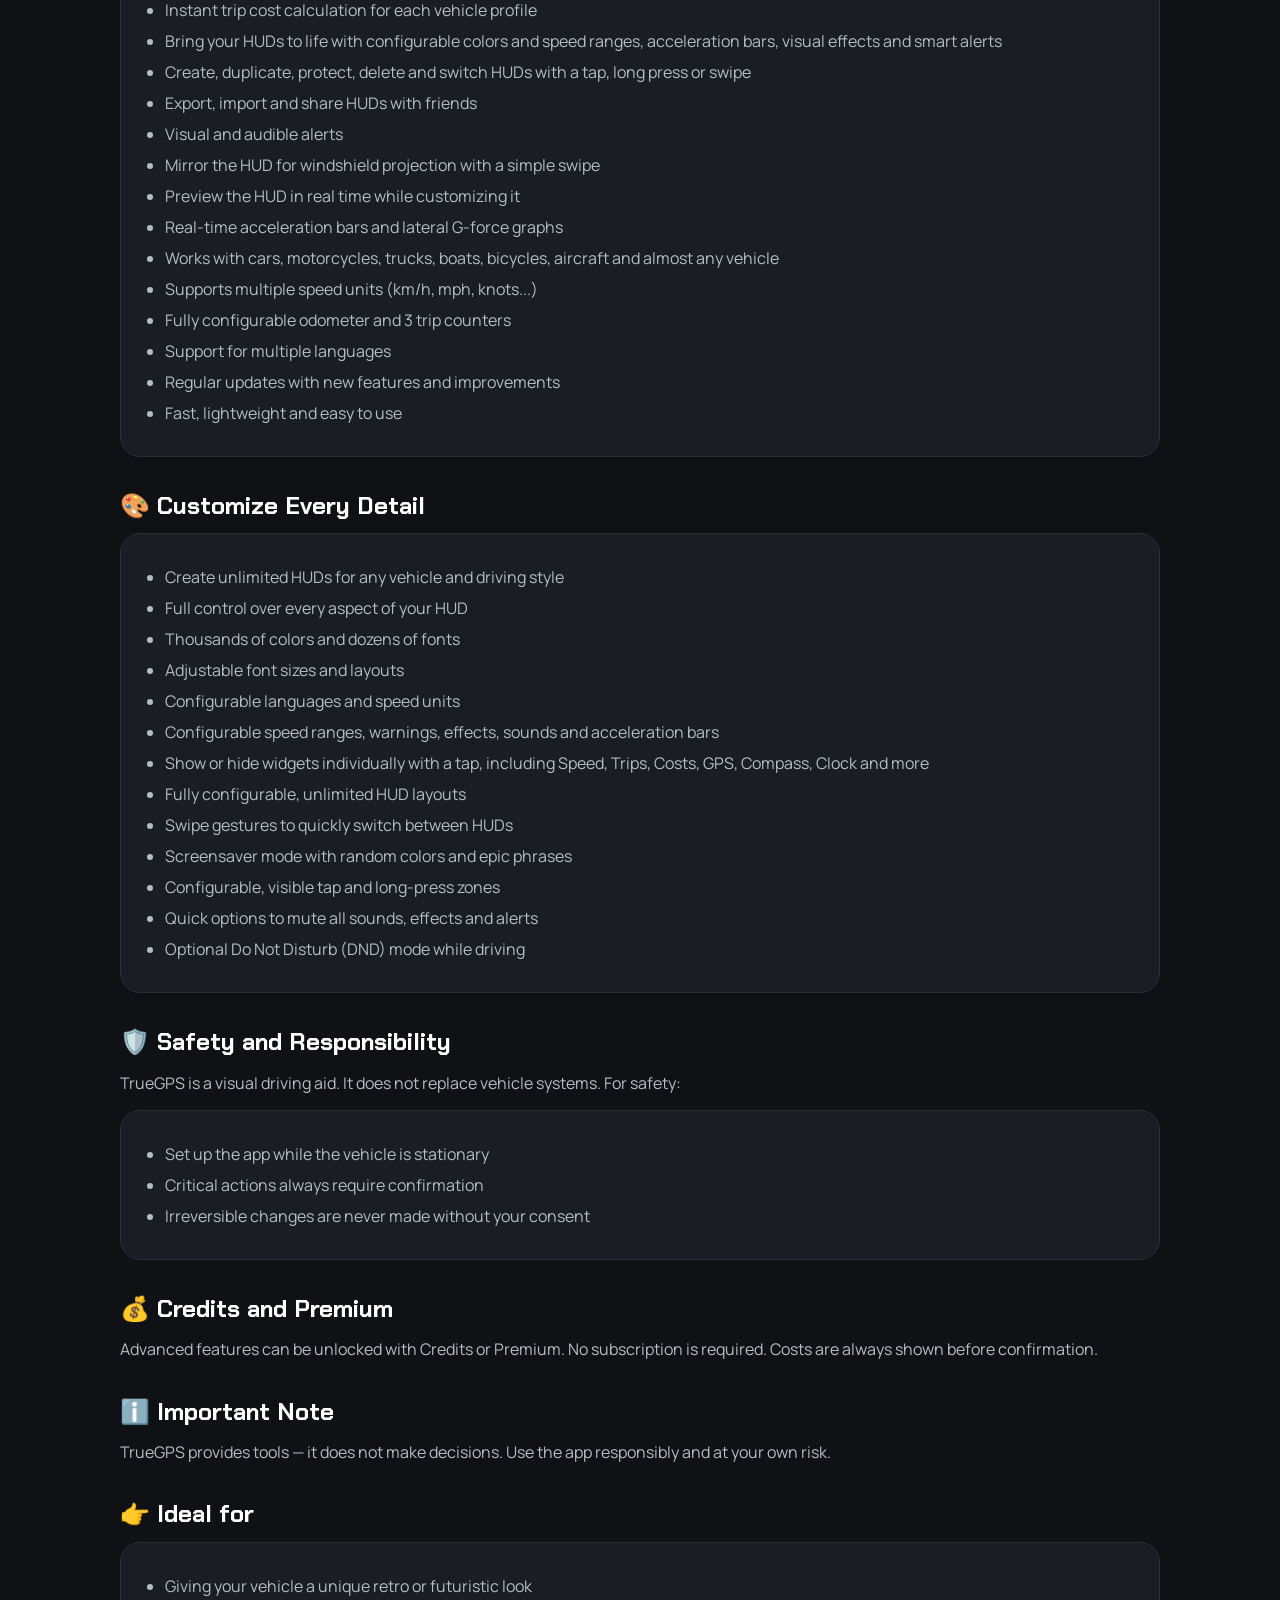
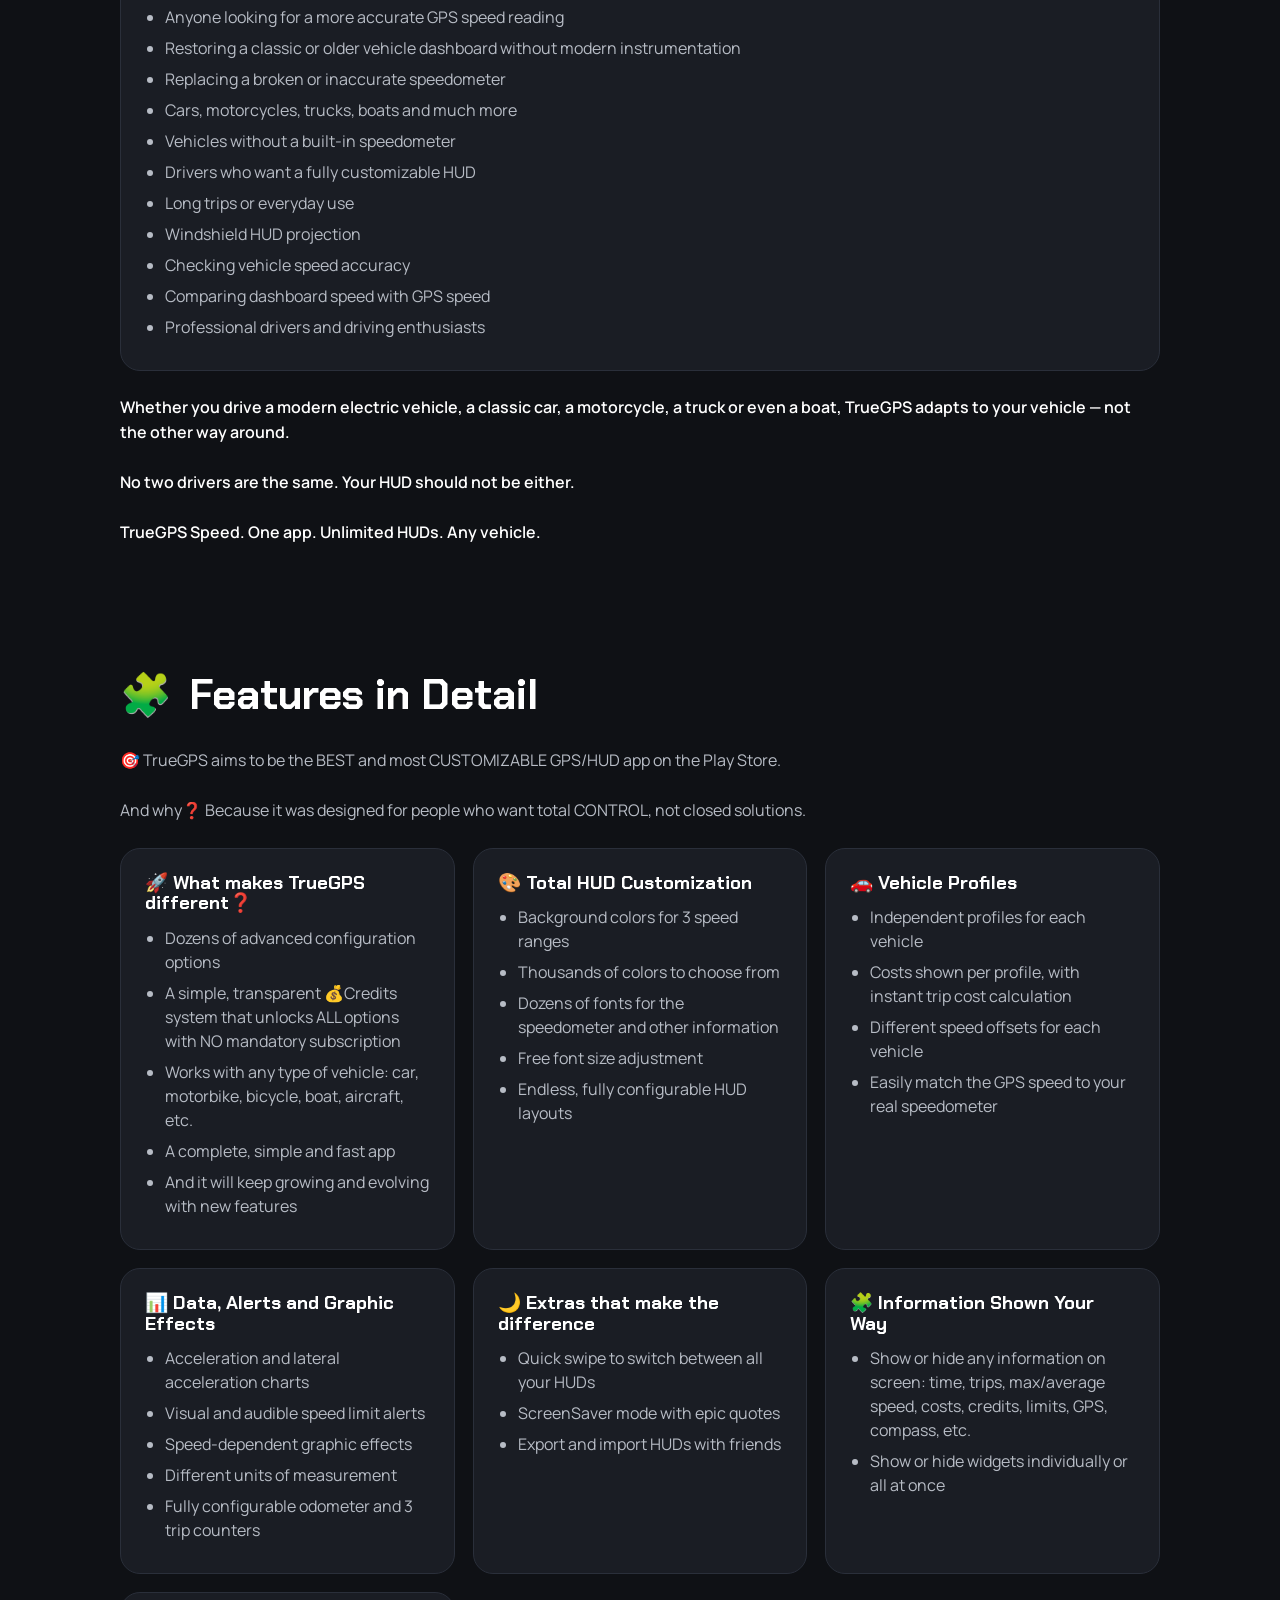
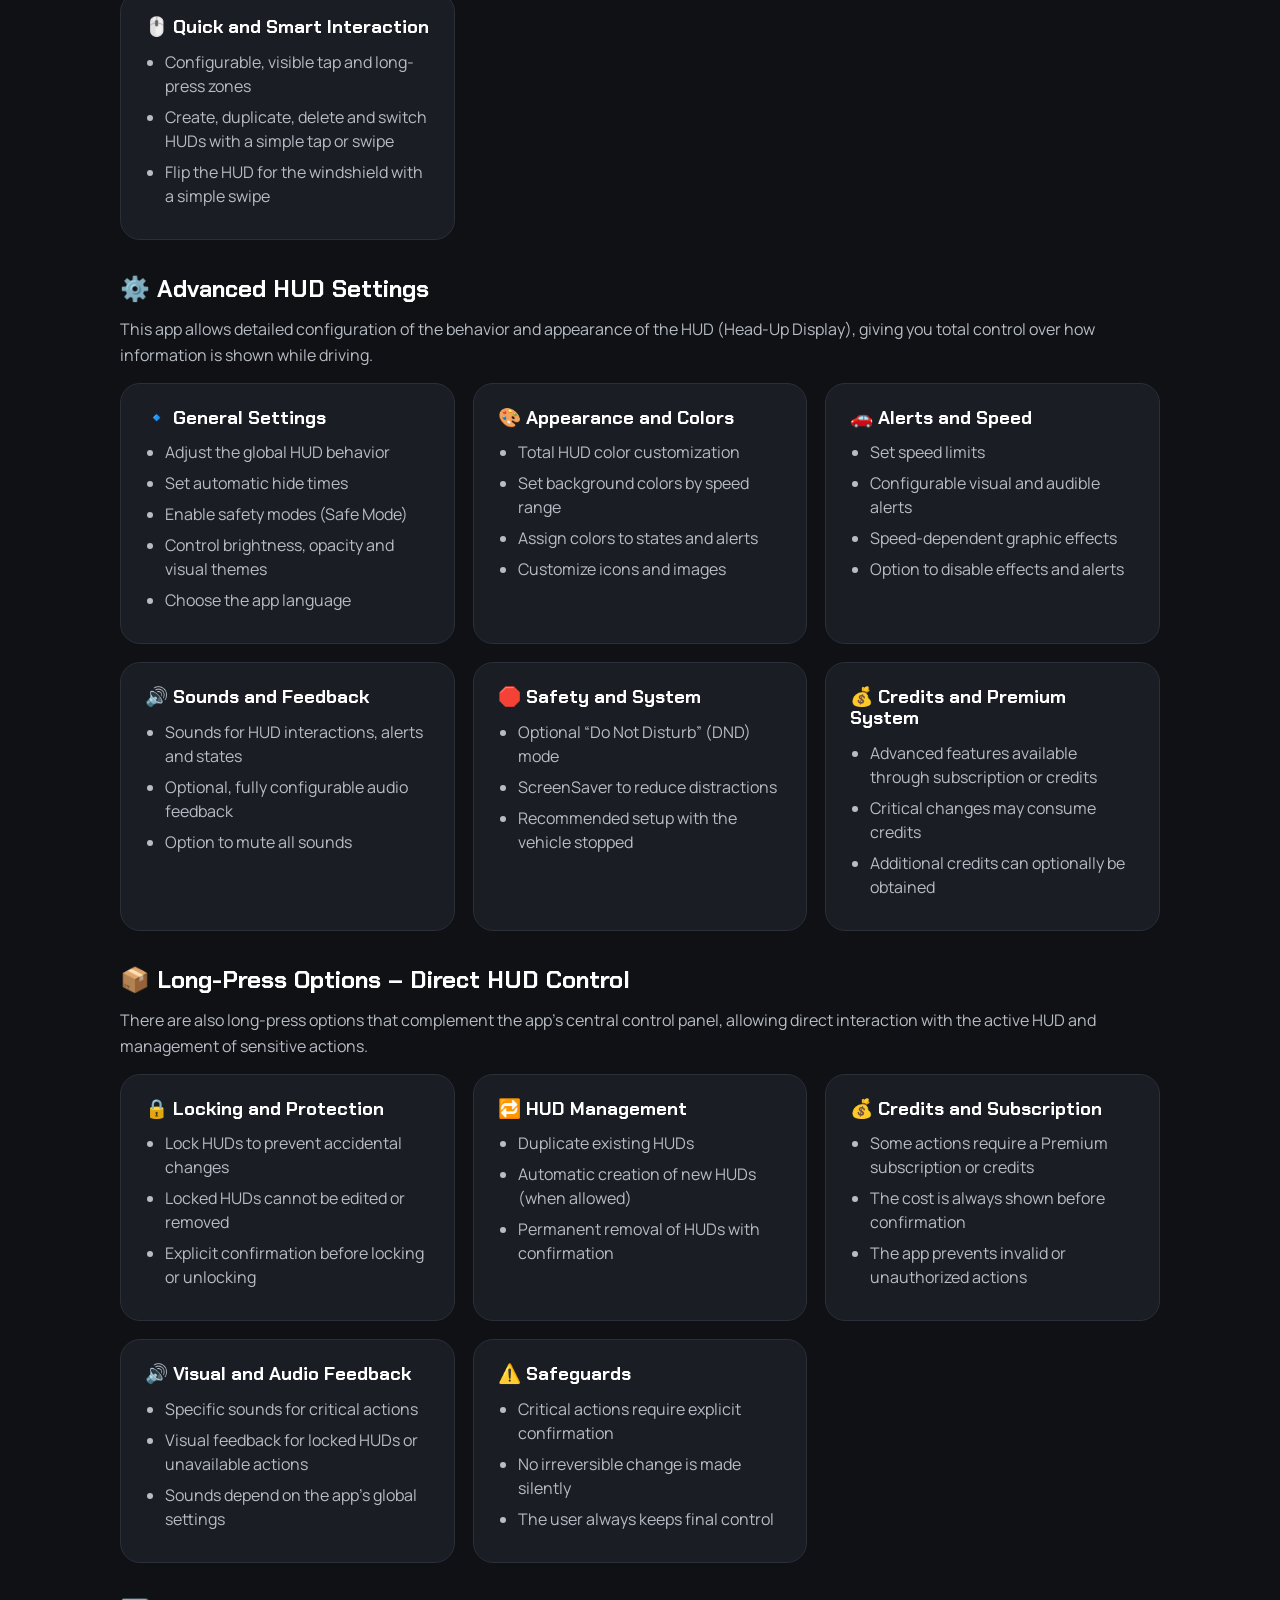
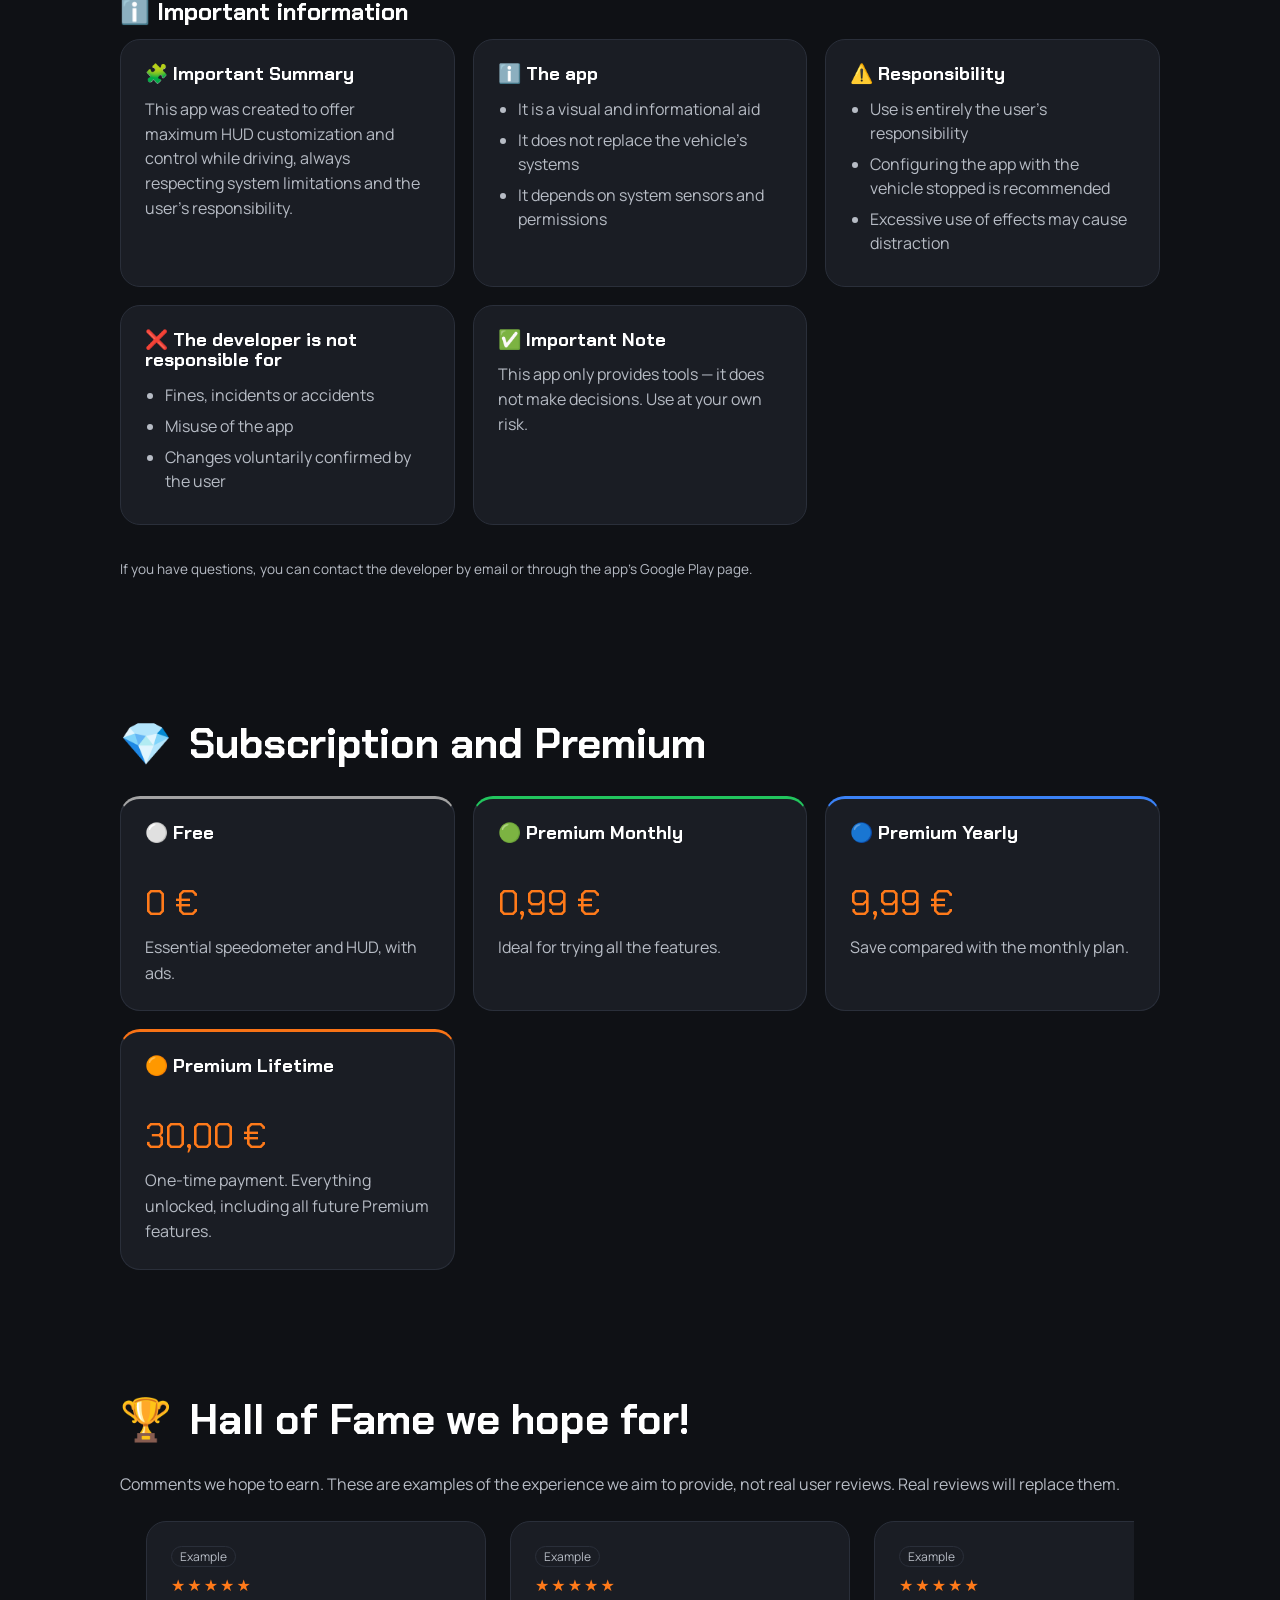
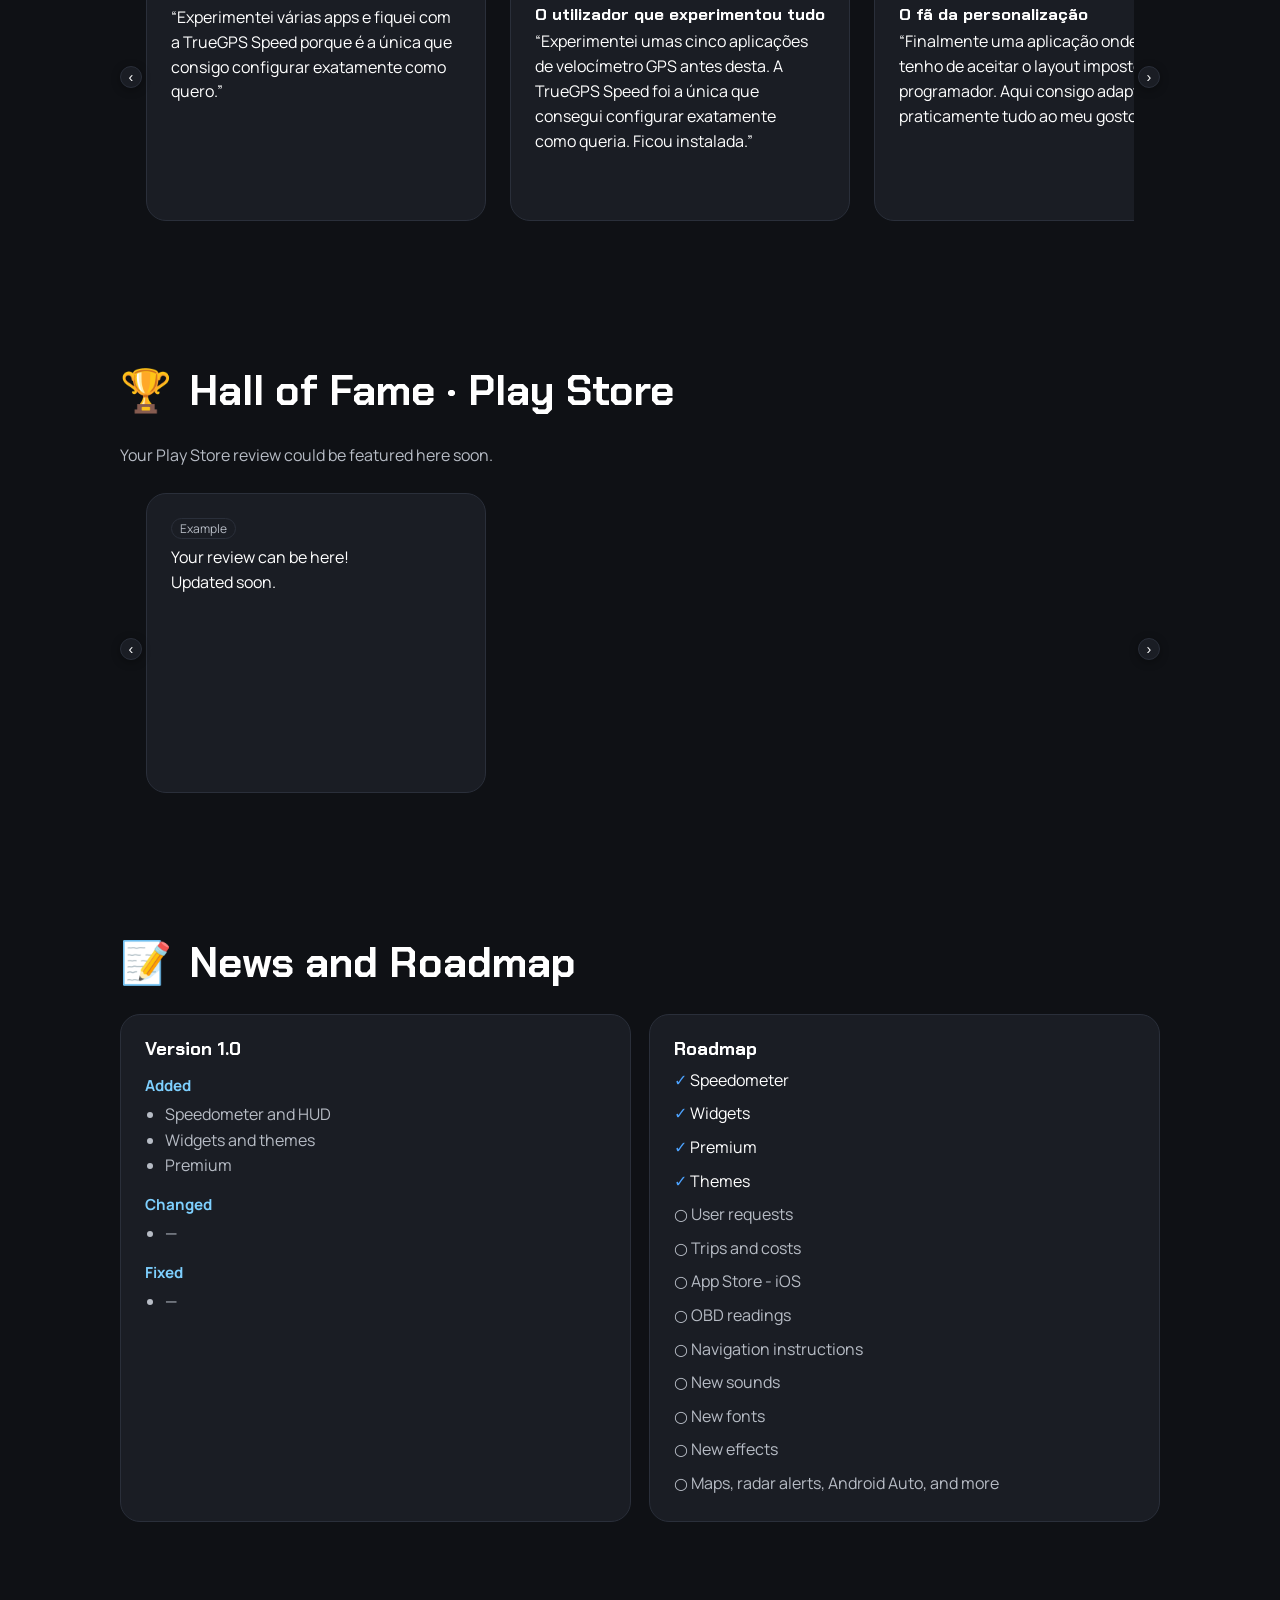
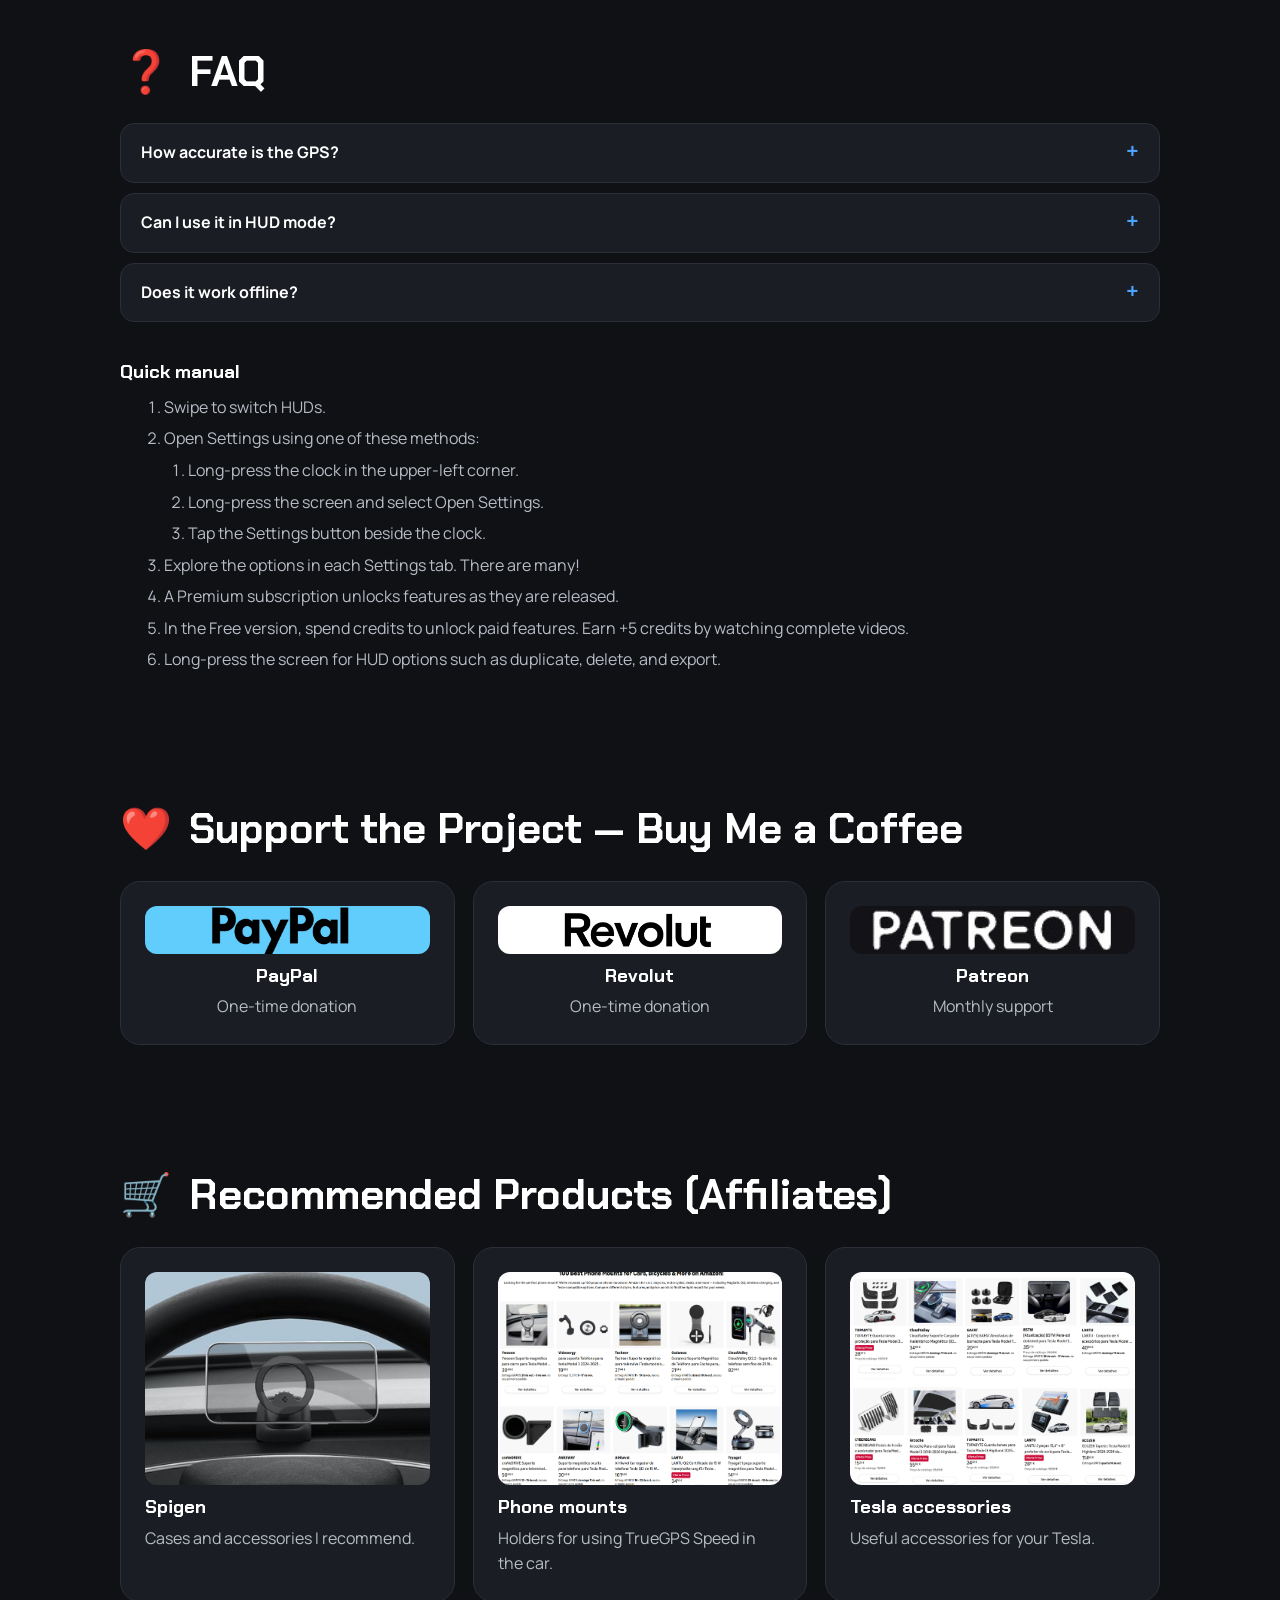
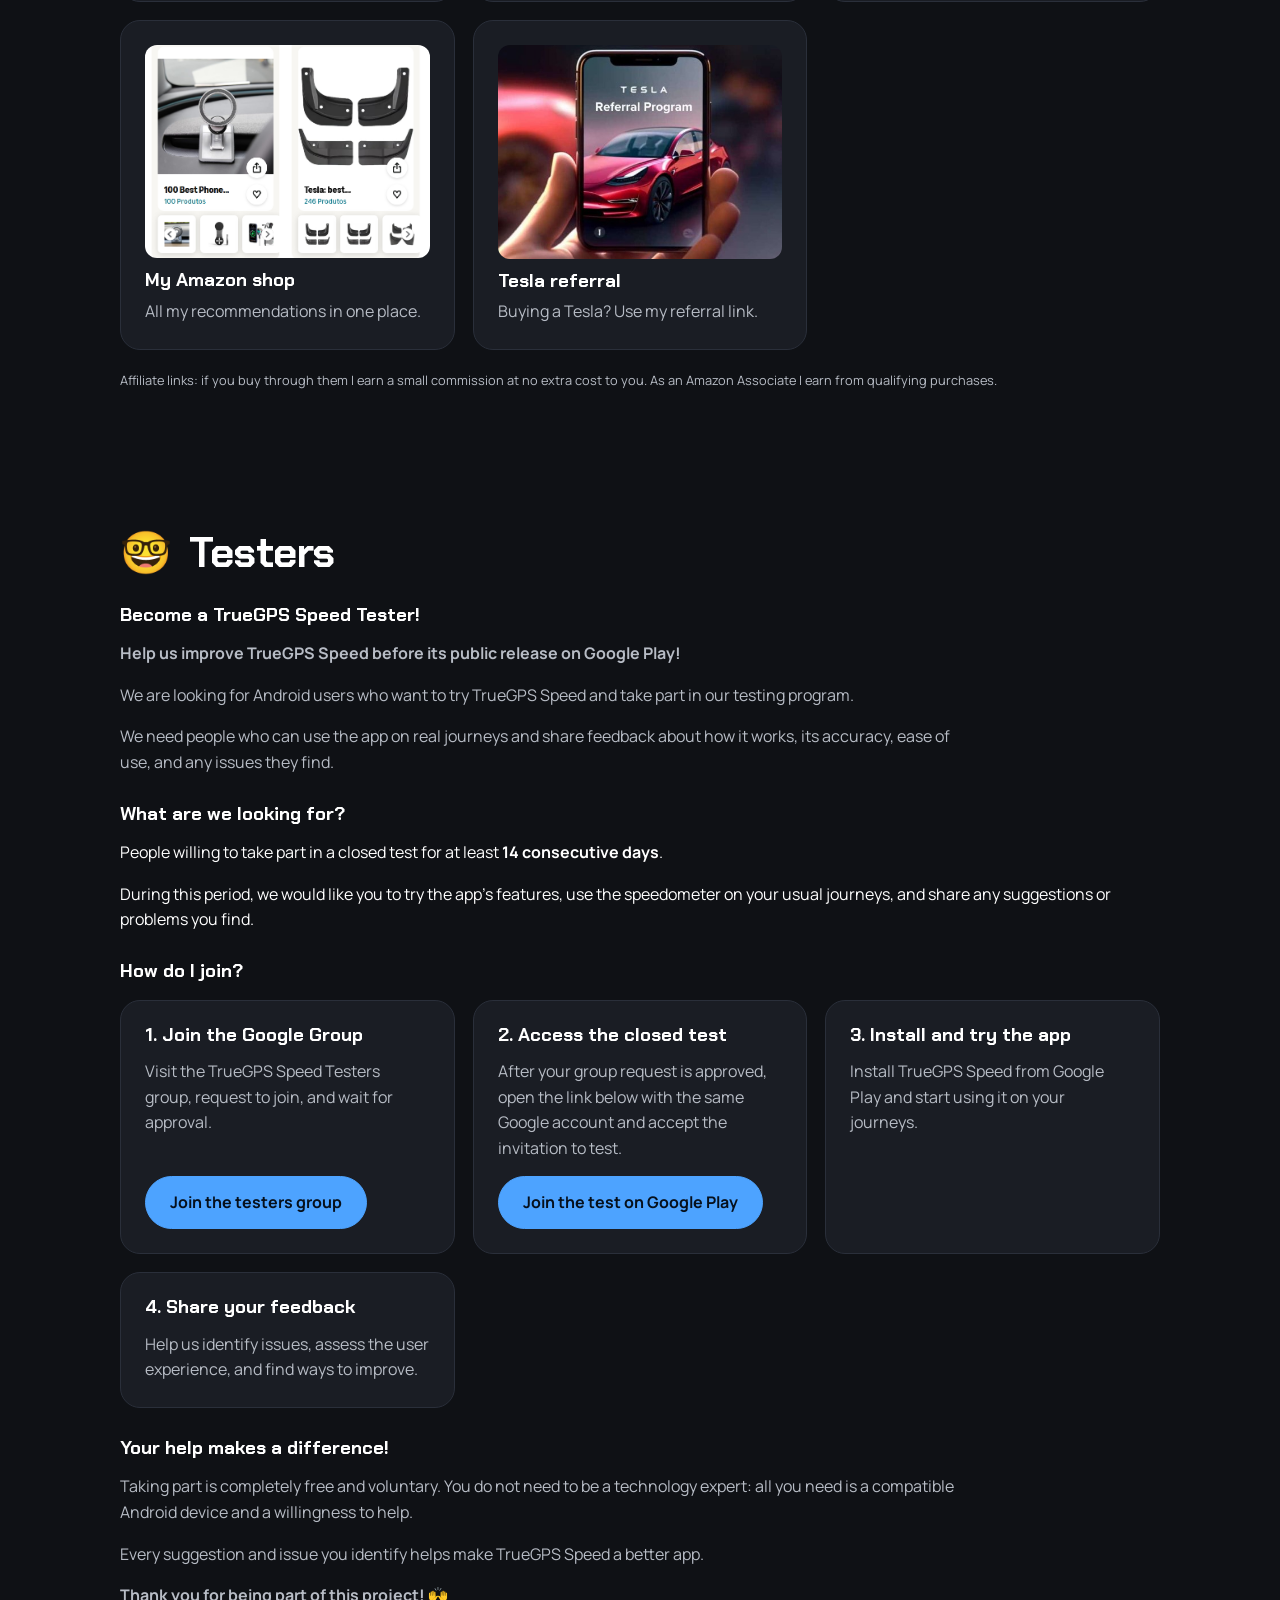
==== commit b6087ff2: "Traduções , NOVA Seção Testers, Cards Hall of Fame Traduções Features, NOVA Seção Testers e Cards do" ====
--- a/TrueGPS/index.html
+++ b/TrueGPS/index.html
@@ -37,6 +37,7 @@
     <a data-icon="❓" href="#faq" data-i18n="nav_faq">FAQ</a>
     <a data-icon="❤️" href="#links" data-i18n="nav_support">Support</a>
     <a data-icon="🛒" href="#products" data-i18n="nav_products">Recommended Products</a>
+    <a data-icon="🤓" href="#testers" data-i18n="nav_testers">Testers</a>
     <a data-icon="📥" href="#download" data-i18n="nav_download">Download</a>
   </nav>
   <select id="lang" aria-label="Language"></select>
@@ -489,6 +490,47 @@
   <p class="fine" data-i18n="affil_note">Affiliate links: if you buy through them I earn a small commission at no extra cost to you. As an Amazon Associate I earn from qualifying purchases.</p>
 </section>
 
+<!-- ============ TESTERS ============ -->
+<section id="testers" class="testers-section">
+  <h2 data-icon="🤓" data-i18n="testers_title">Testers</h2>
+  <div class="testers-intro">
+    <h3 data-i18n="testers_headline">Become a TrueGPS Speed Tester!</h3>
+    <p class="lead" data-i18n="testers_emphasis"><strong>Help us improve TrueGPS Speed before its public release on Google Play!</strong></p>
+    <p data-i18n="testers_intro">We are looking for Android users who want to try TrueGPS Speed and take part in our testing program.</p>
+    <p data-i18n="testers_need">We need people who can use the app on real journeys and share feedback about how it works, its accuracy, ease of use, and any issues they find.</p>
+  </div>
+  <h3 data-i18n="testers_looking_title">What are we looking for?</h3>
+  <p data-i18n="testers_period">People willing to take part in a closed test for at least <strong>14 consecutive days</strong>.</p>
+  <p data-i18n="testers_during">During this period, we would like you to try the app’s features, use the speedometer on your usual journeys, and share any suggestions or problems you find.</p>
+  <h3 data-i18n="testers_how_title">How do I join?</h3>
+  <div class="grid testers-steps">
+    <article class="card testers-step">
+      <h3 data-i18n="testers_step1_title">1. Join the Google Group</h3>
+      <p data-i18n="testers_step1_text">Visit the TrueGPS Speed Testers group, request to join, and wait for approval.</p>
+      <a class="btn primary" href="https://groups.google.com/g/truegps-speed-testers" target="_blank" rel="noopener" data-i18n="testers_group_link">Join the testers group</a>
+    </article>
+    <article class="card testers-step">
+      <h3 data-i18n="testers_step2_title">2. Access the closed test</h3>
+      <p data-i18n="testers_step2_text">After your group request is approved, open the link below with the same Google account and accept the invitation to test.</p>
+      <a class="btn primary" href="https://play.google.com/apps/testing/com.laranjinha.truegpsspeed" target="_blank" rel="noopener" data-i18n="testers_play_link">Join the test on Google Play</a>
+    </article>
+    <article class="card testers-step">
+      <h3 data-i18n="testers_step3_title">3. Install and try the app</h3>
+      <p data-i18n="testers_step3_text">Install TrueGPS Speed from Google Play and start using it on your journeys.</p>
+    </article>
+    <article class="card testers-step">
+      <h3 data-i18n="testers_step4_title">4. Share your feedback</h3>
+      <p data-i18n="testers_step4_text">Help us identify issues, assess the user experience, and find ways to improve.</p>
+    </article>
+  </div>
+  <div class="testers-outro">
+    <h3 data-i18n="testers_difference_title">Your help makes a difference!</h3>
+    <p data-i18n="testers_voluntary">Taking part is completely free and voluntary. You do not need to be a technology expert: all you need is a compatible Android device and a willingness to help.</p>
+    <p data-i18n="testers_impact">Every suggestion and issue you identify helps make TrueGPS Speed a better app.</p>
+    <p><strong data-i18n="testers_thanks">Thank you for being part of this project!</strong> 🙌</p>
+  </div>
+</section>
+
 <!-- ============ DOWNLOAD ============ -->
 <section id="download" class="dl">
   <img class="download-logo logo-dark" src="assets/logos/logo.png" alt="TrueGPS Speed"><img class="download-logo logo-light" src="assets/logos/logo0.png" alt="TrueGPS Speed">
@@ -523,7 +565,8 @@
   </div>
   <p>© <span id="current-year">2026</span> TrueGPS Speed <span class="copyright-by">by <span>Laranjinha Software</span></span></p>
 </footer>
-<script src="assets/features.js"></script>
+<script src="assets/features.js"></script>
+<script src="assets/testers-i18n.js"></script>
 <script src="assets/app.js"></script>
 </body>
 </html>
--- a/TrueGPS/assets/style.css
+++ b/TrueGPS/assets/style.css
@@ -1,4 +1,4 @@
-/* ===== CORES: muda aqui o aspeto de todo o site (tema escuro) ===== */
+﻿/* ===== CORES: muda aqui o aspeto de todo o site (tema escuro) ===== */
 :root {
   --bg:#0F1115;
   --card:#1A1D24;
@@ -37,8 +37,67 @@
   background:var(--bg);
   color:var(--tx);
   font:400 1rem/1.6 Manrope,system-ui,sans-serif;
-}
-
+  position:relative;
+  isolation:isolate;
+}
+
+/* Linhas neon verticais em movimento, com densidade e cores variadas. */
+body::before {
+  content:"";
+  position:fixed;
+  inset:0;
+  z-index:-1;
+  pointer-events:none;
+  opacity:.36;
+  background-image:
+    linear-gradient(180deg,transparent 0 40%,rgba(255,122,26,.68) 49%,transparent 58%),
+    linear-gradient(180deg,transparent 0 40%,rgba(34,211,142,.56) 49%,transparent 58%),
+    linear-gradient(180deg,transparent 0 40%,rgba(77,163,255,.56) 49%,transparent 58%),
+    linear-gradient(180deg,transparent 0 40%,rgba(176,108,255,.56) 49%,transparent 58%),
+    linear-gradient(180deg,transparent 0 40%,rgba(255,255,255,.56) 49%,transparent 58%),
+    linear-gradient(180deg,transparent 0 40%,rgba(255,65,82,.68) 49%,transparent 58%),
+    linear-gradient(180deg,transparent 0 40%,rgba(255,190,64,.56) 49%,transparent 58%),
+    linear-gradient(180deg,transparent 0 40%,rgba(255,122,26,.56) 49%,transparent 58%),
+    linear-gradient(180deg,transparent 0 40%,rgba(34,211,142,.56) 49%,transparent 58%),
+    linear-gradient(180deg,transparent 0 40%,rgba(77,163,255,.56) 49%,transparent 58%),
+    linear-gradient(180deg,transparent 0 40%,rgba(176,108,255,.68) 49%,transparent 58%),
+    linear-gradient(180deg,transparent 0 40%,rgba(255,255,255,.56) 49%,transparent 58%),
+    linear-gradient(180deg,transparent 0 40%,rgba(255,65,82,.56) 49%,transparent 58%),
+    linear-gradient(180deg,transparent 0 40%,rgba(255,190,64,.56) 49%,transparent 58%),
+    linear-gradient(180deg,transparent 0 40%,rgba(255,122,26,.56) 49%,transparent 58%),
+    linear-gradient(180deg,transparent 0 40%,rgba(34,211,142,.68) 49%,transparent 58%),
+    linear-gradient(180deg,transparent 0 40%,rgba(77,163,255,.56) 49%,transparent 58%),
+    linear-gradient(180deg,transparent 0 40%,rgba(176,108,255,.56) 49%,transparent 58%),
+    linear-gradient(180deg,transparent 0 40%,rgba(255,255,255,.56) 49%,transparent 58%),
+    linear-gradient(180deg,transparent 0 40%,rgba(255,65,82,.56) 49%,transparent 58%),
+    linear-gradient(180deg,transparent 0 40%,rgba(255,190,64,.68) 49%,transparent 58%),
+    linear-gradient(180deg,transparent 0 40%,rgba(255,122,26,.56) 49%,transparent 58%),
+    linear-gradient(180deg,transparent 0 40%,rgba(34,211,142,.56) 49%,transparent 58%),
+    linear-gradient(180deg,transparent 0 40%,rgba(77,163,255,.56) 49%,transparent 58%),
+    linear-gradient(180deg,transparent 0 40%,rgba(176,108,255,.56) 49%,transparent 58%),
+    linear-gradient(180deg,transparent 0 40%,rgba(255,255,255,.68) 49%,transparent 58%),
+    linear-gradient(180deg,transparent 0 40%,rgba(255,65,82,.56) 49%,transparent 58%),
+    linear-gradient(180deg,transparent 0 40%,rgba(255,190,64,.56) 49%,transparent 58%),
+    linear-gradient(180deg,transparent 0 40%,rgba(255,122,26,.56) 49%,transparent 58%),
+    linear-gradient(180deg,transparent 0 40%,rgba(34,211,142,.56) 49%,transparent 58%),
+    linear-gradient(180deg,transparent 0 40%,rgba(77,163,255,.68) 49%,transparent 58%),
+    linear-gradient(180deg,transparent 0 40%,rgba(176,108,255,.56) 49%,transparent 58%),
+    linear-gradient(180deg,transparent 0 40%,rgba(255,255,255,.56) 49%,transparent 58%);
+  background-size:2px 220px,2px 270px,2px 240px,2px 300px,2px 250px,2px 320px,2px 280px,2px 220px,2px 270px,2px 240px,2px 300px,2px 250px,2px 320px,2px 280px,2px 220px,2px 270px,2px 240px,2px 300px,2px 250px,2px 320px,2px 280px,2px 220px,2px 270px,2px 240px,2px 300px,2px 250px,2px 320px,2px 280px,2px 220px,2px 270px,2px 240px,2px 300px,2px 250px;
+  background-repeat:repeat-y;
+  background-position:2% 0px,5% 47px,8% 94px,11% 141px,14% 188px,17% 235px,20% 2px,23% 109px,26% 106px,29% 183px,32% 170px,35% 17px,38% 244px,41% 51px,44% 218px,47% 165px,50% 32px,53% 199px,56% 96px,59% 253px,62% 100px,65% 107px,68% 224px,71% 121px,74% 228px,77% 175px,80% 262px,83% 149px,86% 216px,89% 13px,92% 210px,95% 257px,98% 4px;
+  animation:neon-rain 12s linear infinite;
+}
+
+@keyframes neon-rain {
+  to {
+    background-position:2% 220px,5% 317px,8% 334px,11% 441px,14% 438px,17% 555px,20% 282px,23% 329px,26% 376px,29% 423px,32% 470px,35% 267px,38% 564px,41% 331px,44% 438px,47% 435px,50% 272px,53% 499px,56% 346px,59% 573px,62% 380px,65% 327px,68% 494px,71% 361px,74% 528px,77% 425px,80% 582px,83% 429px,86% 436px,89% 283px,92% 450px,95% 557px,98% 254px;
+  }
+}
+
+@media (prefers-reduced-motion: reduce) {
+  body::before { animation:none; }
+}
 h1,h2,h3,.brand,.hud-n,.price {
   font-family:"Chakra Petch",sans-serif;
   line-height:1.1;
@@ -738,3 +797,23 @@
 }
 
 .about-ending { font-weight:700; }
+
+/* Mantém os cartões dos dois Hall of Fame dentro da área entre as setas. */
+#fame .carousel, #fame-play .carousel { padding-left:26px; padding-right:26px; }
+#fame .carousel .track, #fame-play .carousel .track { padding-left:0; padding-right:0; }
+#fame .track > blockquote.card, #fame-play .track > blockquote.card { flex-basis:min(340px,100%); }
+#fame .carousel .arrow, #fame-play .carousel .arrow { width:22px; height:22px; font-size:.9rem; }
+#fame .carousel .arrow.prev, #fame-play .carousel .arrow.prev { left:0; }
+#fame .carousel .arrow.next, #fame-play .carousel .arrow.next { right:0; }
+
+/* Secção do programa de testers. */
+.testers-section > h3 { margin:28px 0 12px; }
+.testers-intro, .testers-outro { max-width:860px; }
+.testers-intro h3, .testers-outro h3 { margin:0 0 14px; }
+.testers-intro p, .testers-outro p { color:var(--tx2); }
+.testers-steps { margin:18px 0 30px; }
+.testers-step { display:flex; flex-direction:column; align-items:flex-start; gap:14px; }
+.testers-step h3, .testers-step p { margin:0; }
+.testers-step p { color:var(--tx2); }
+.testers-step .btn { margin-top:auto; }
+
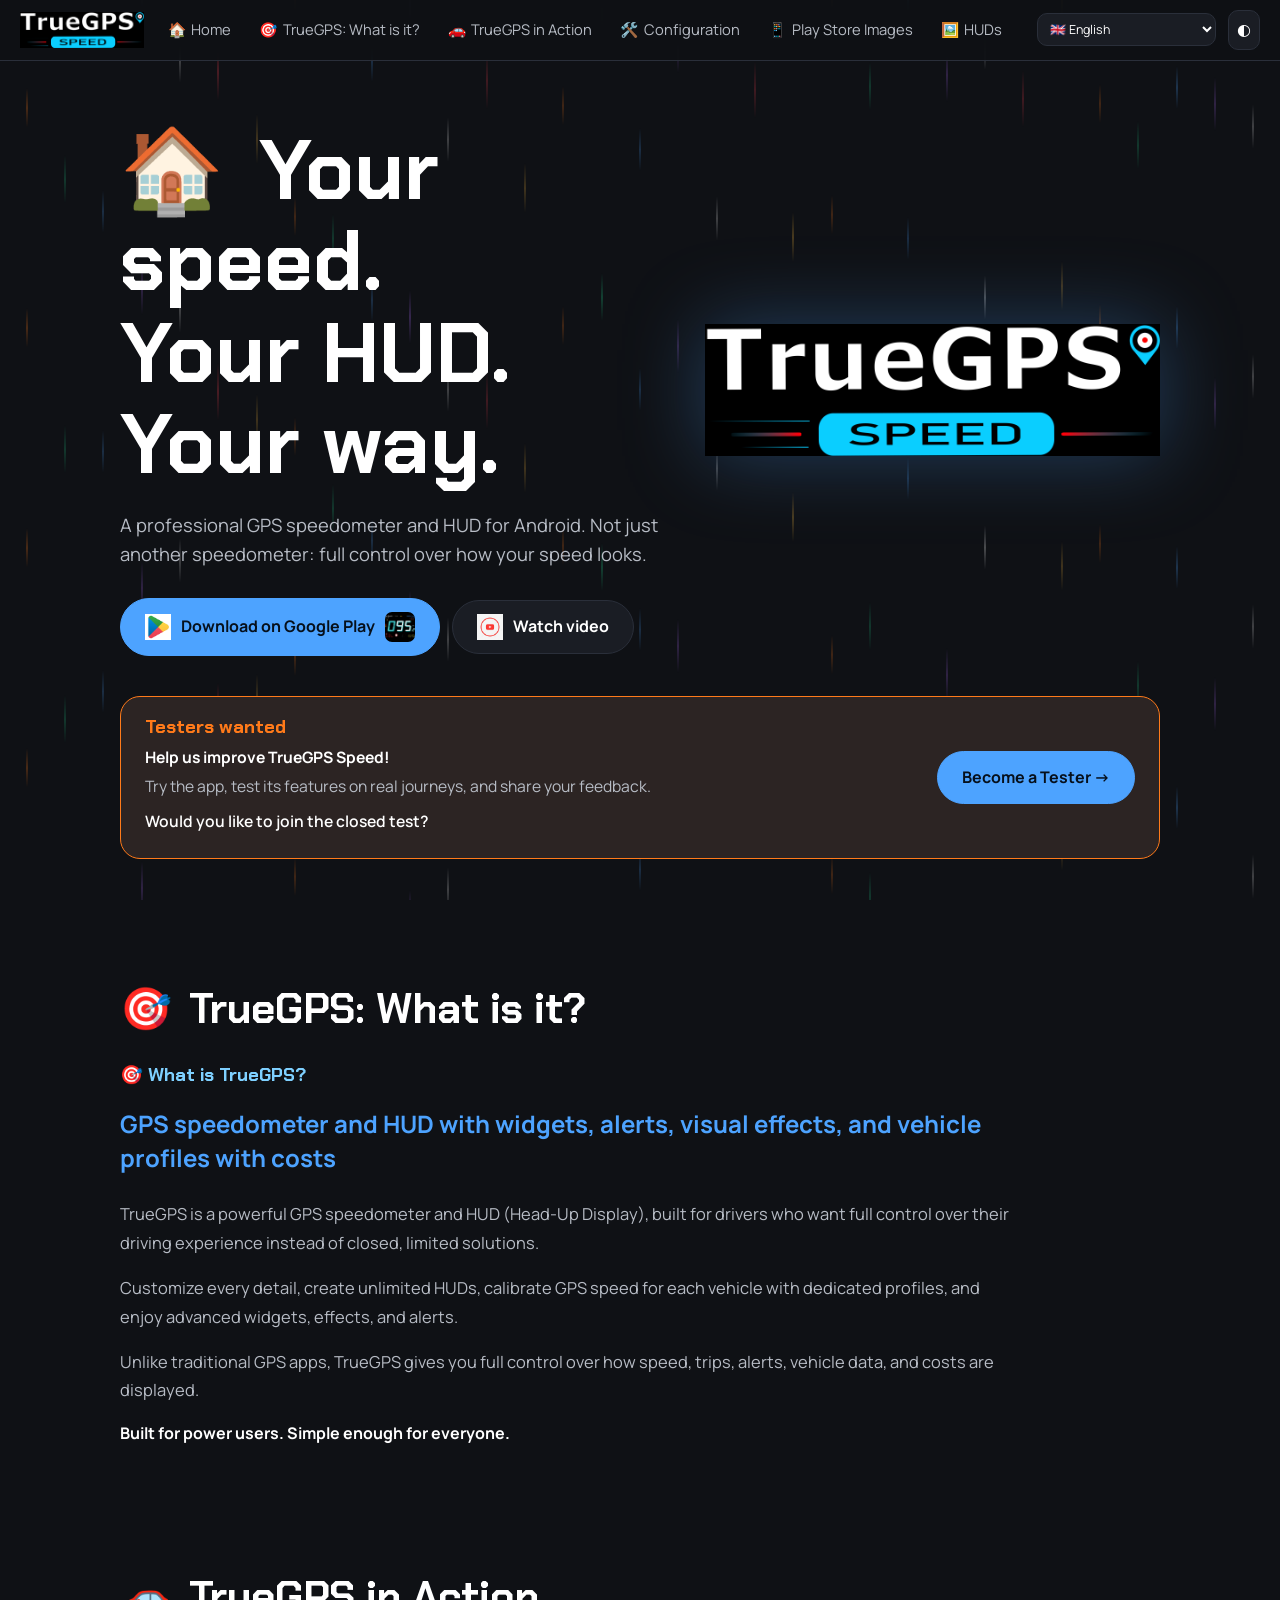
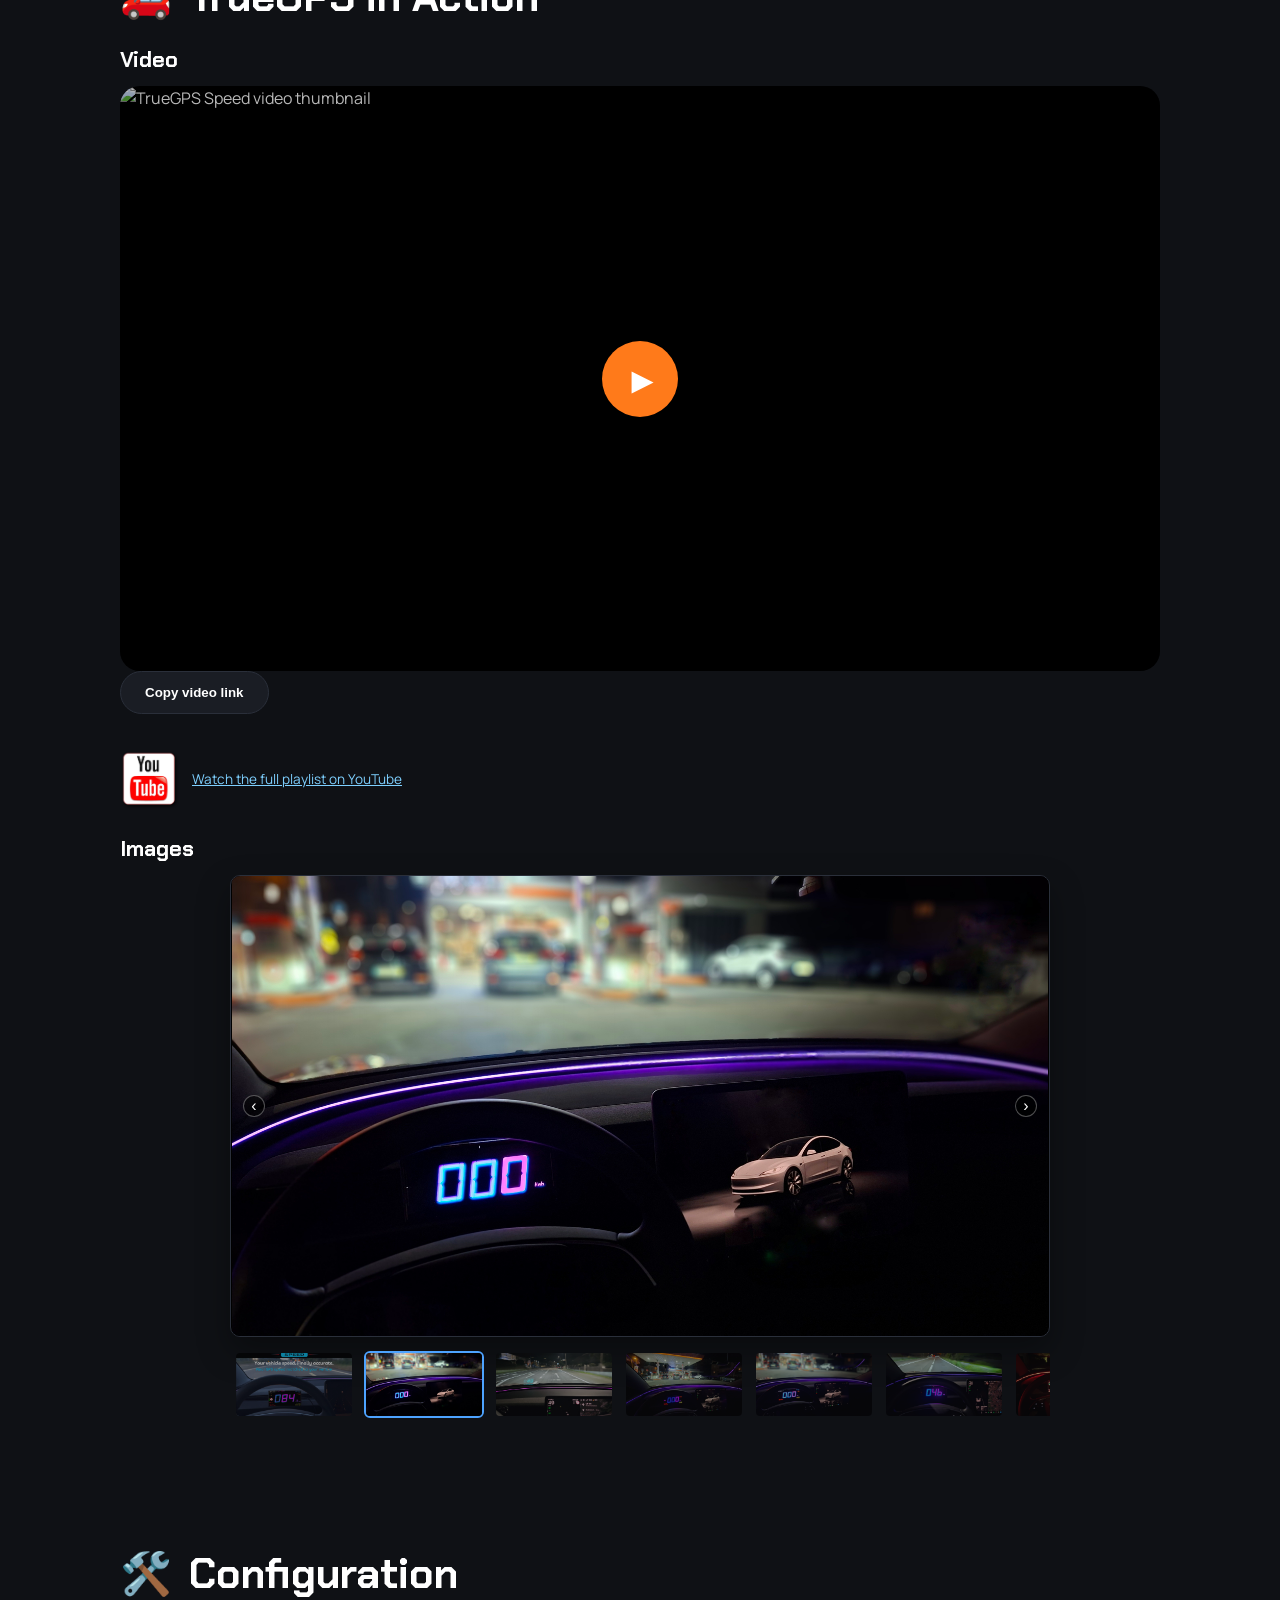
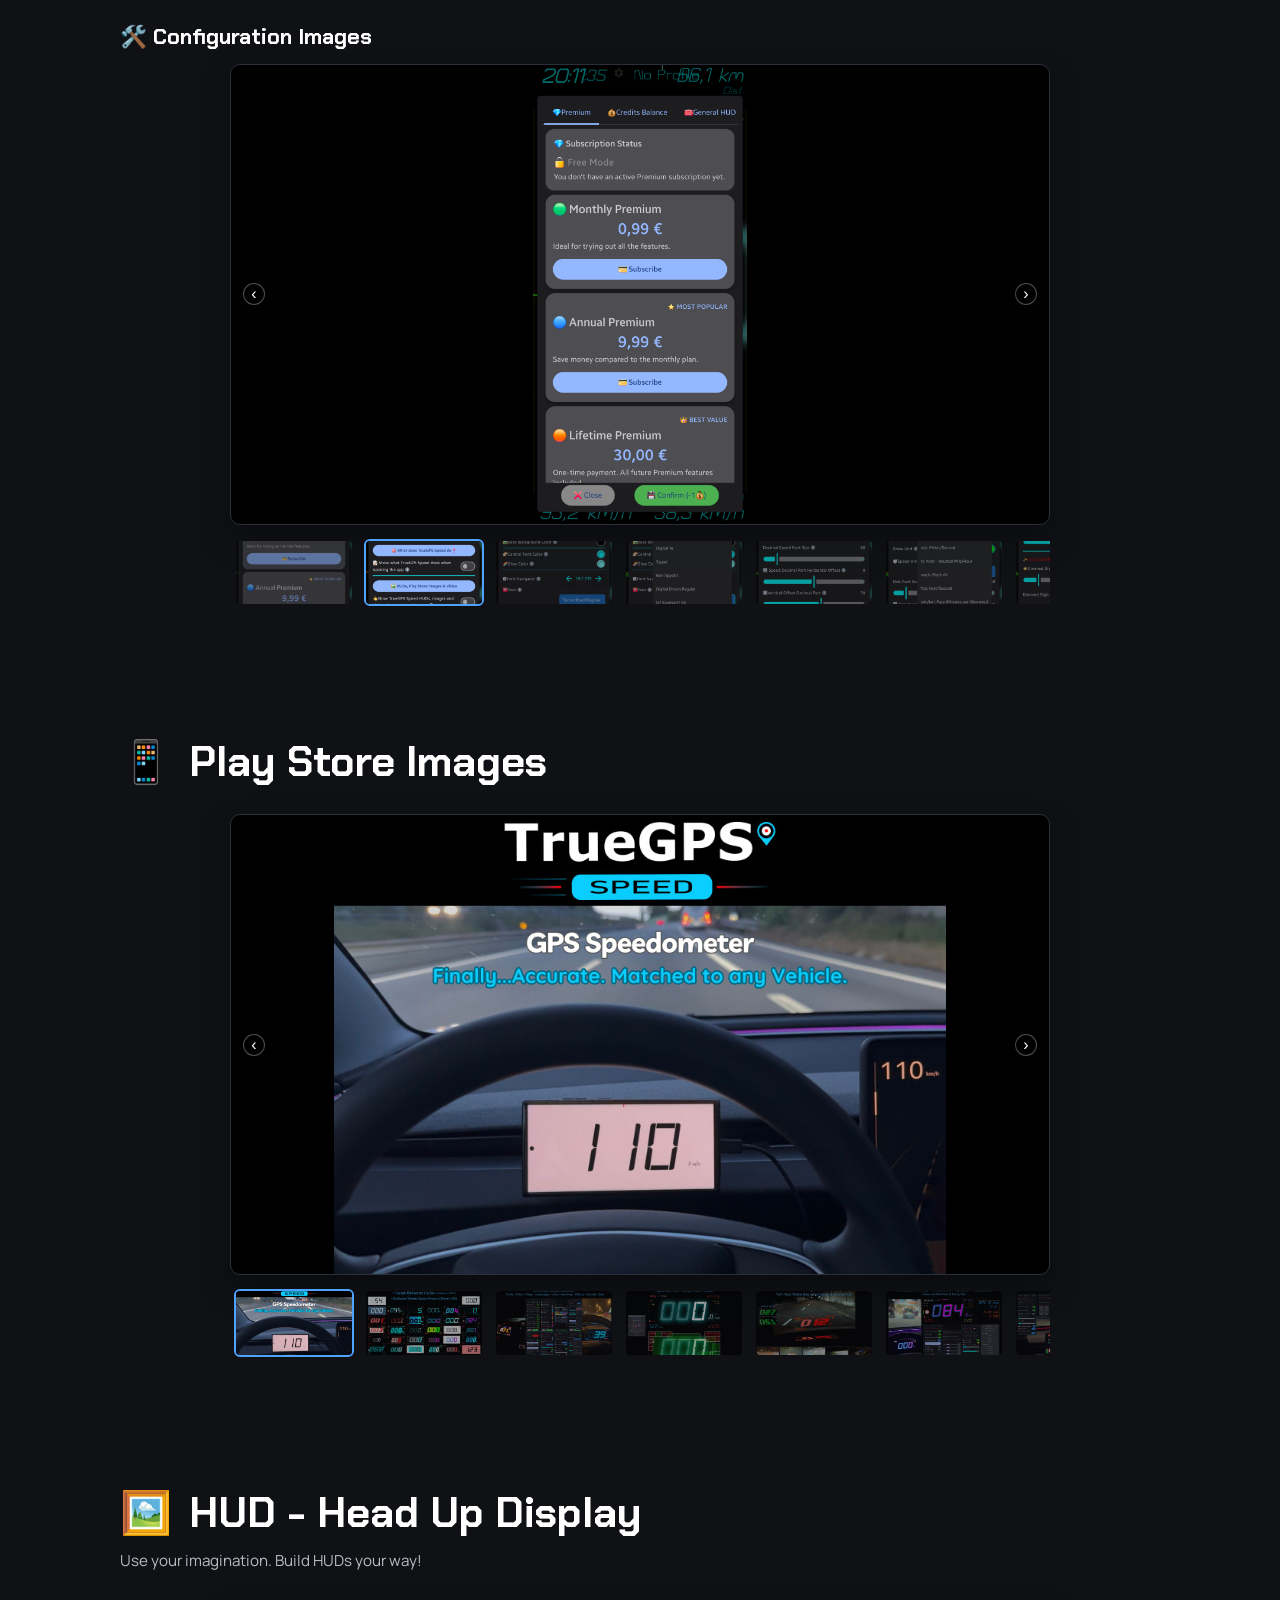
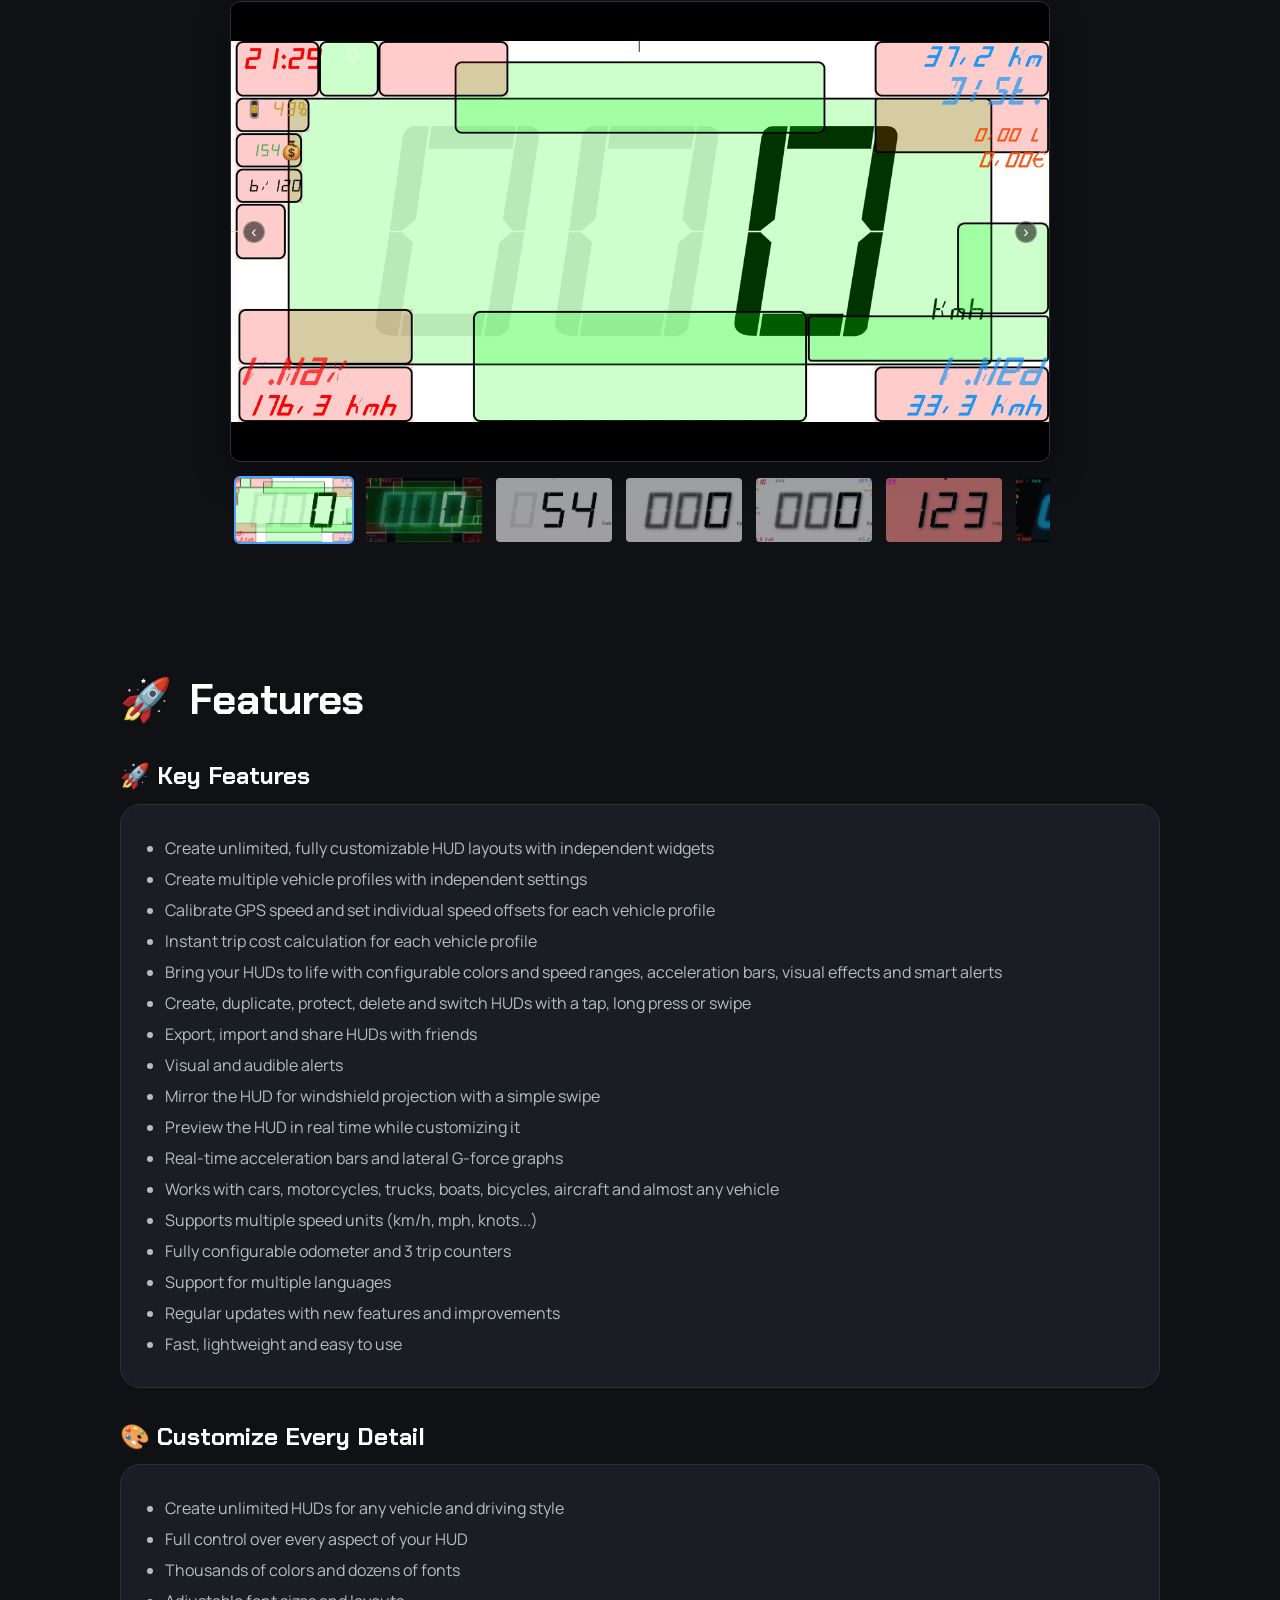
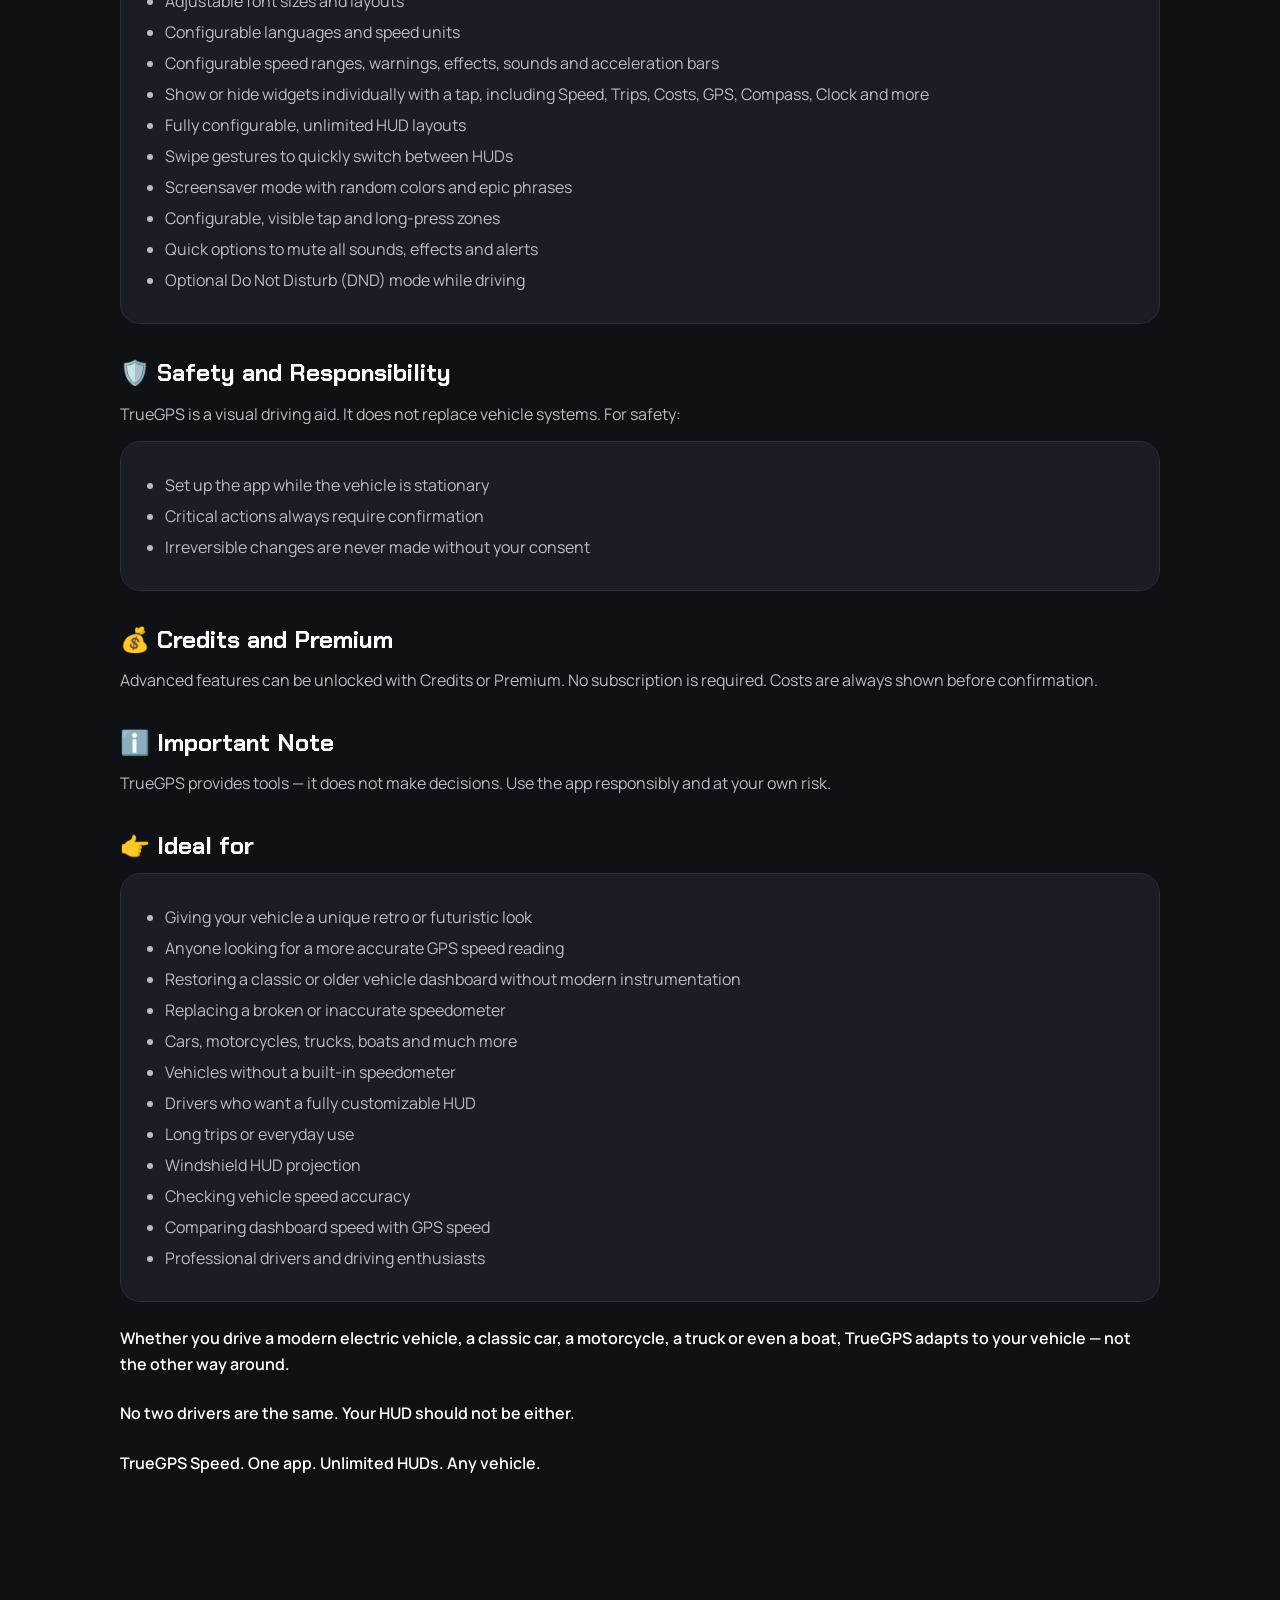
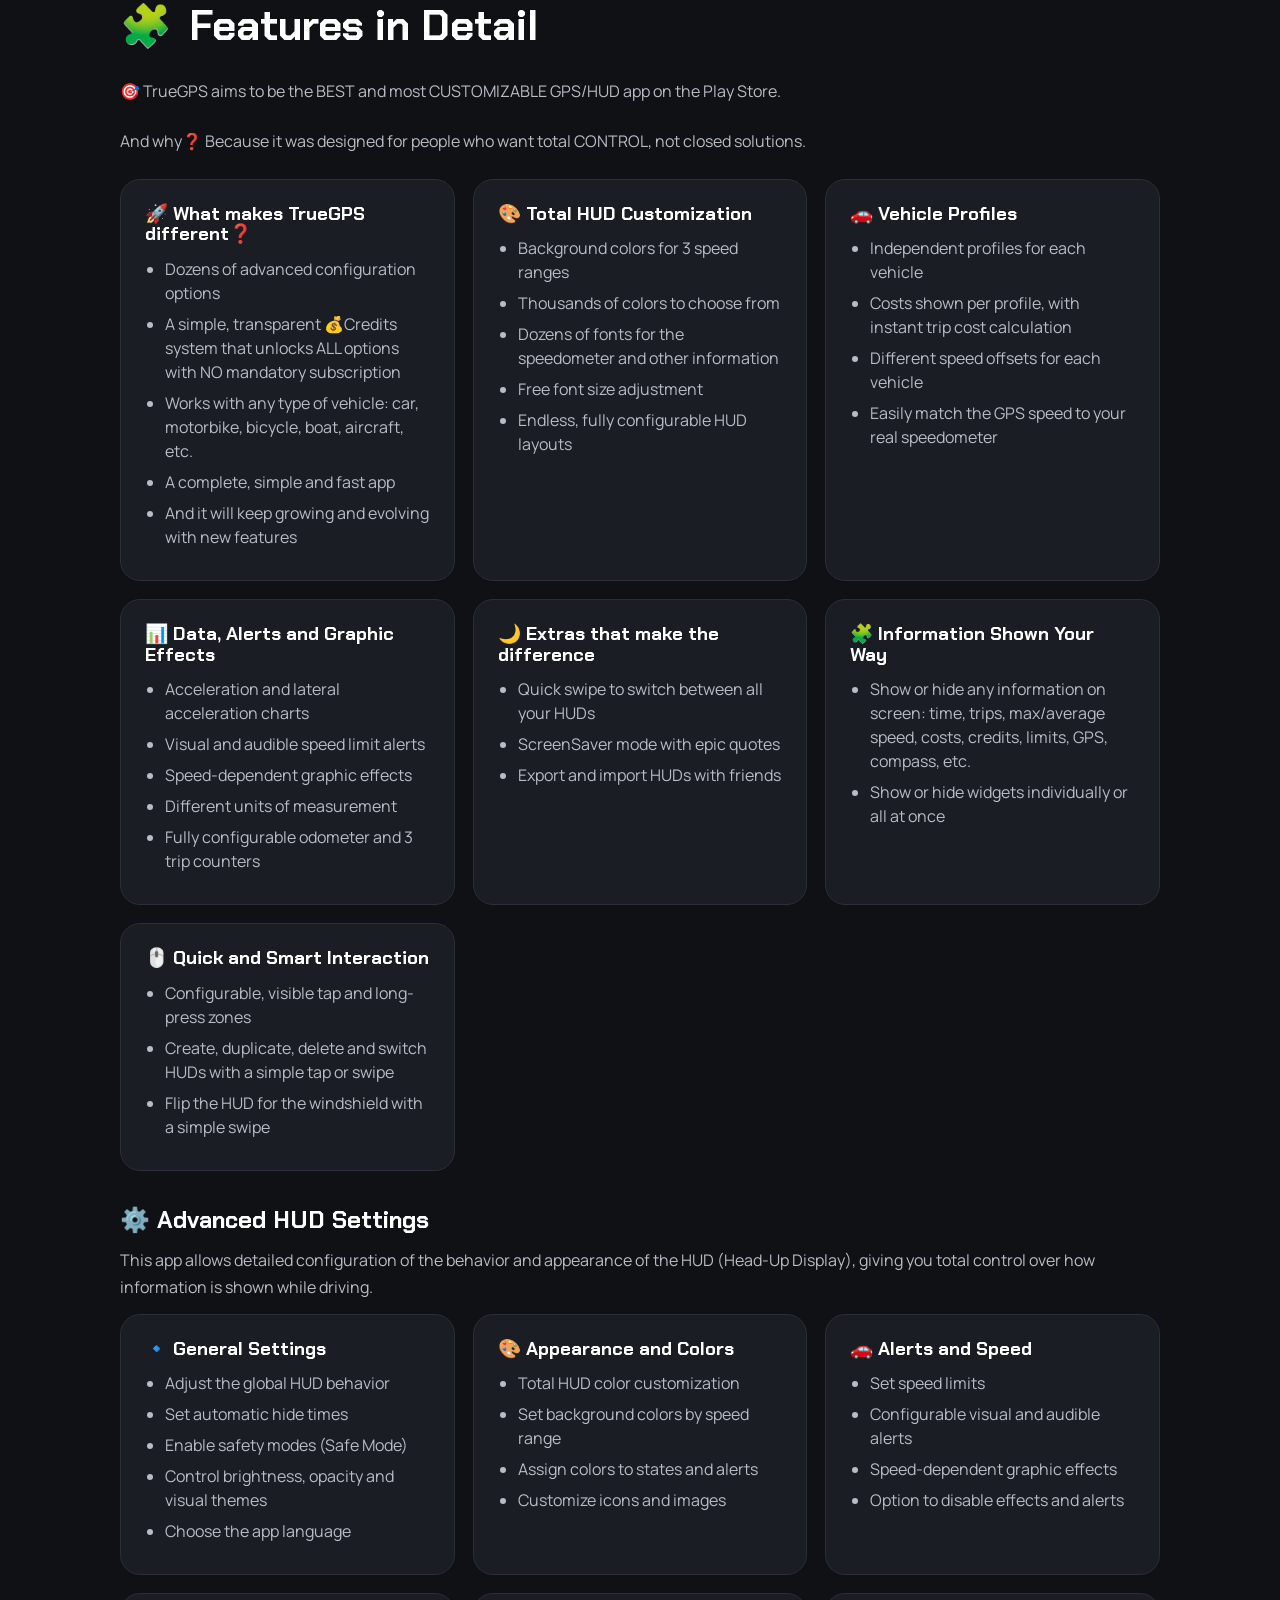
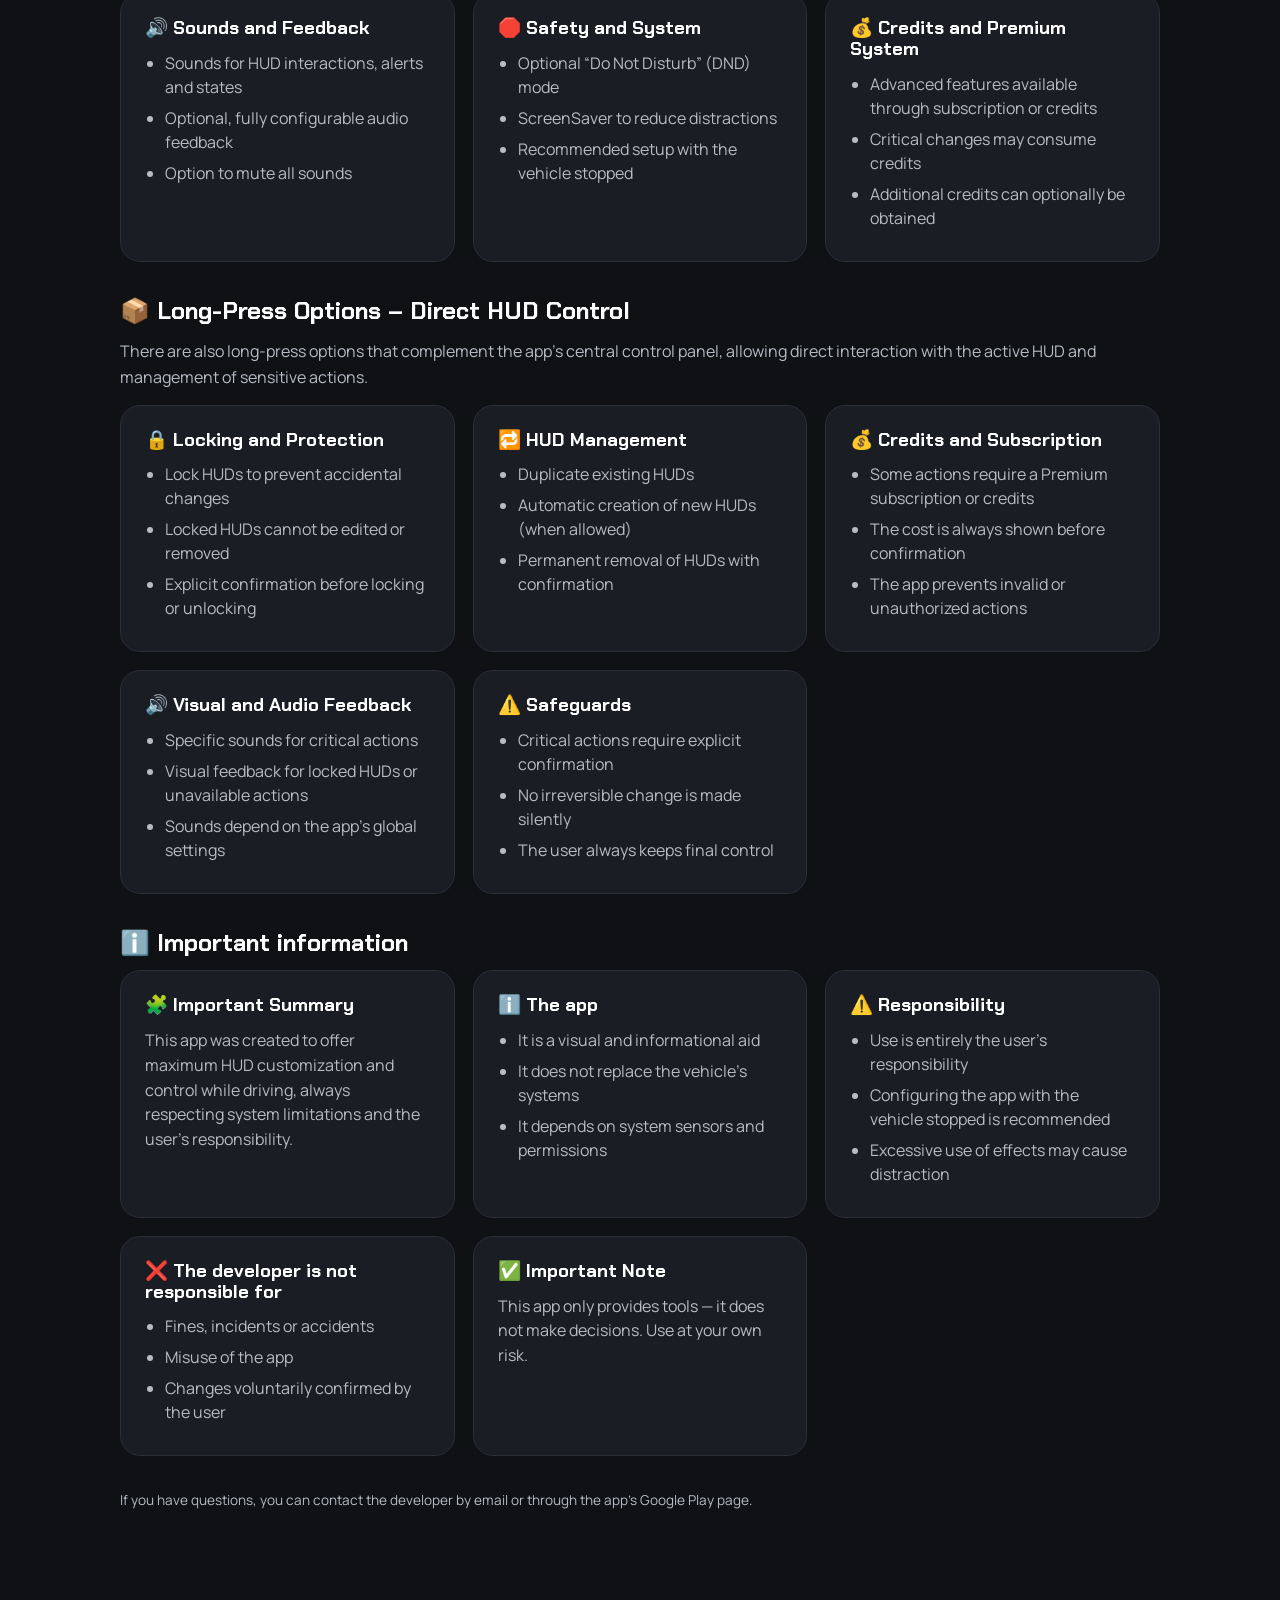
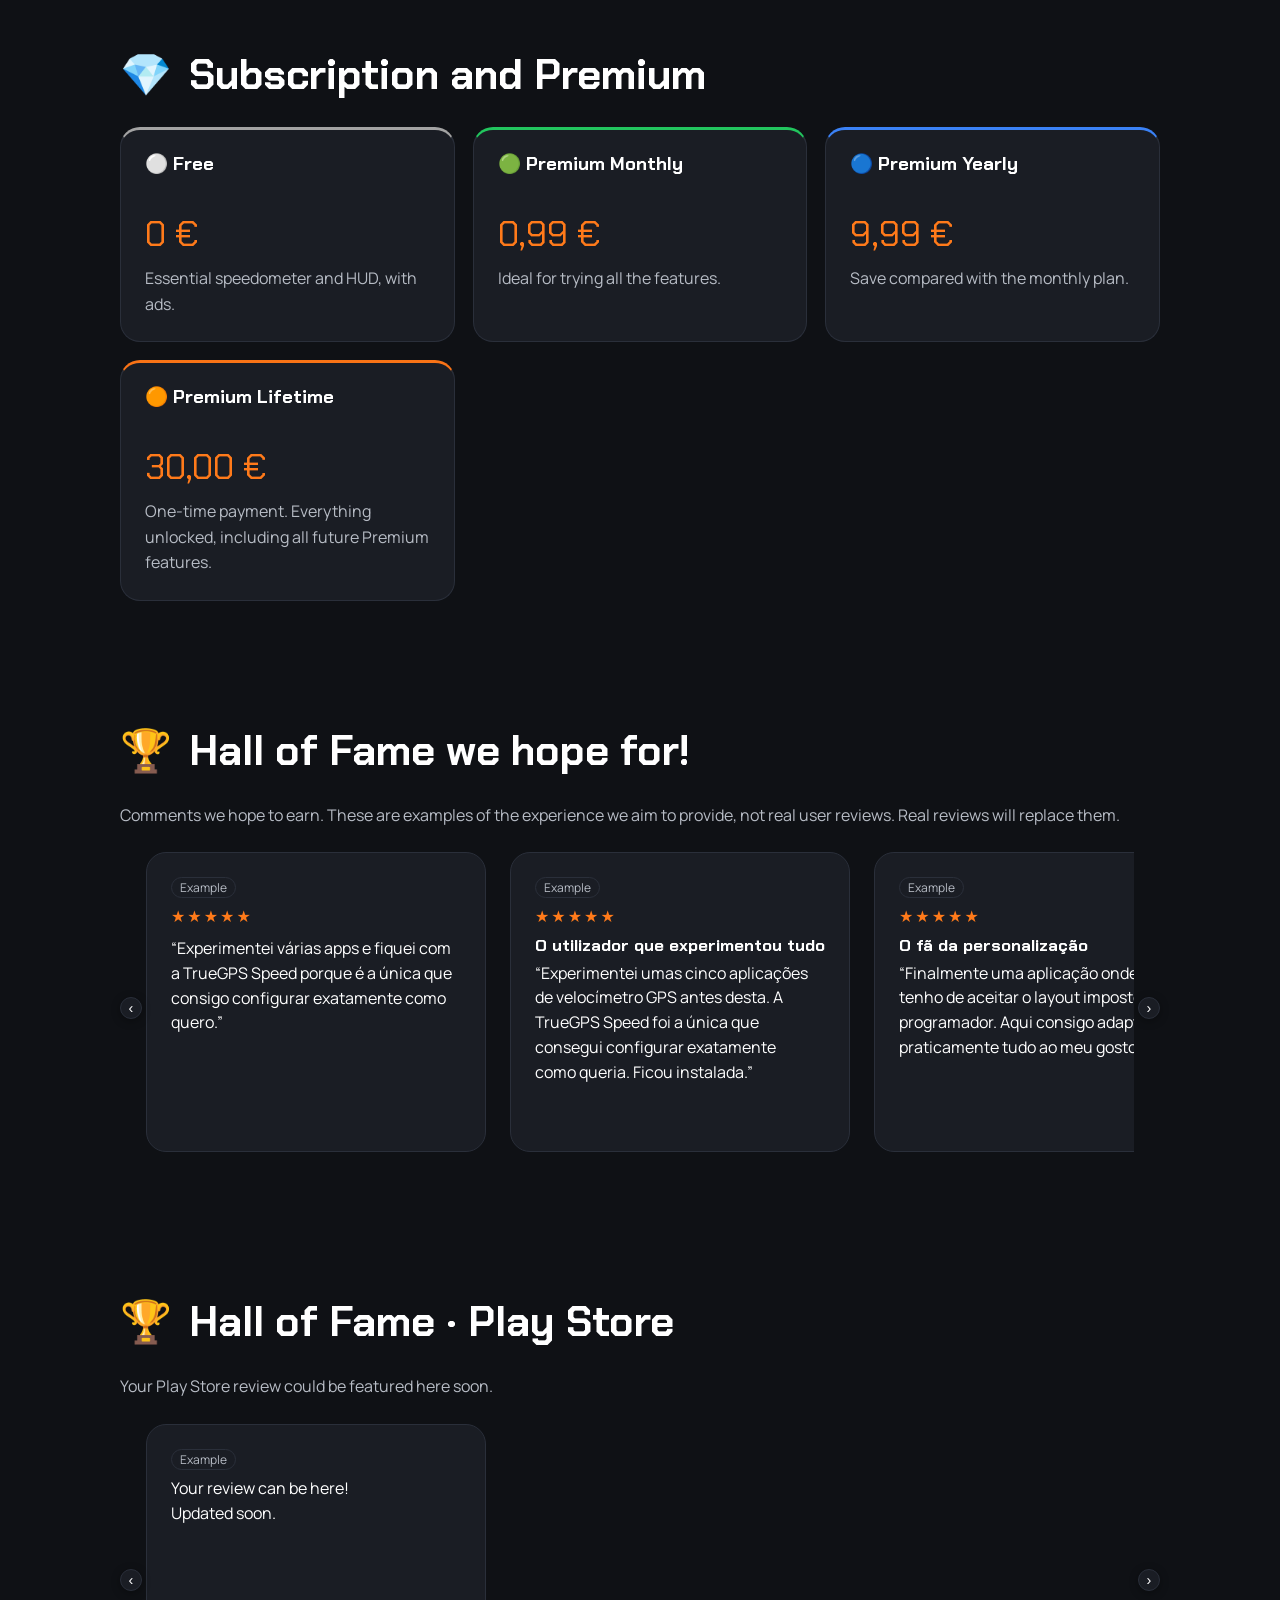
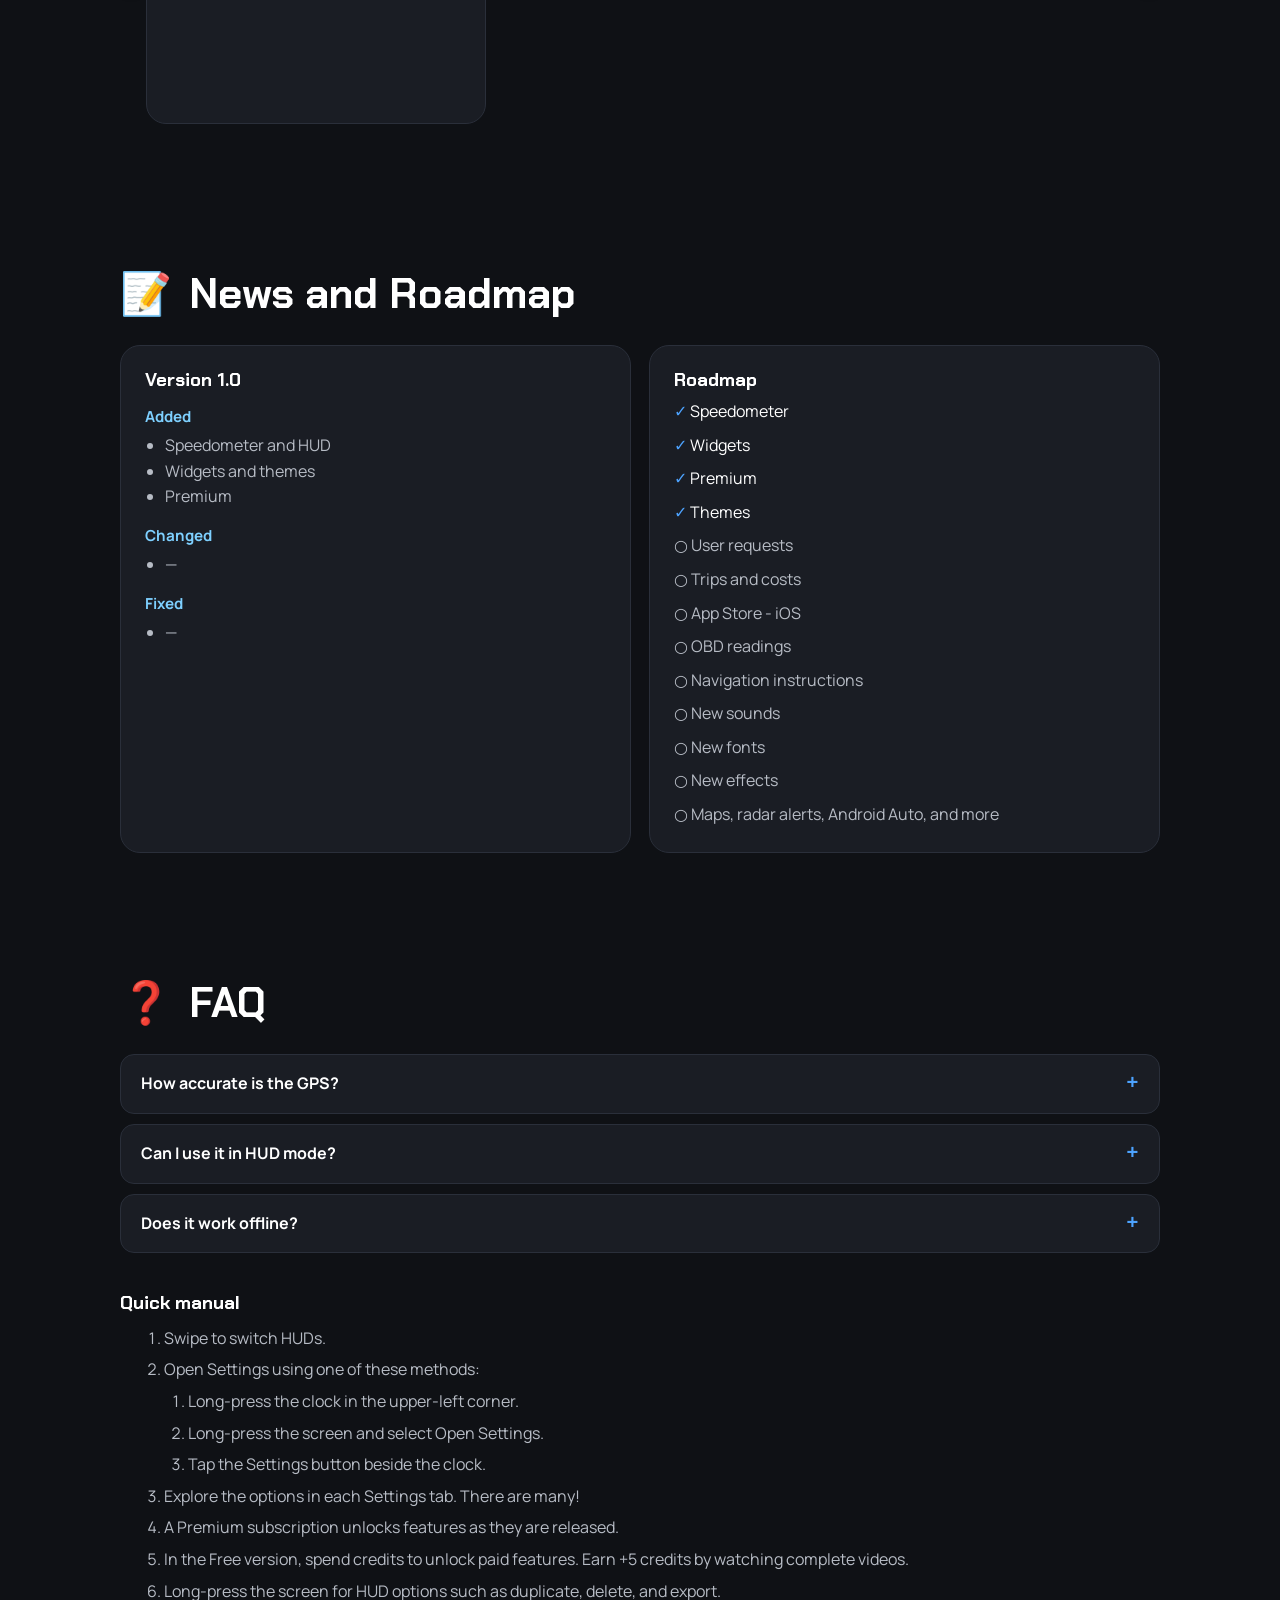
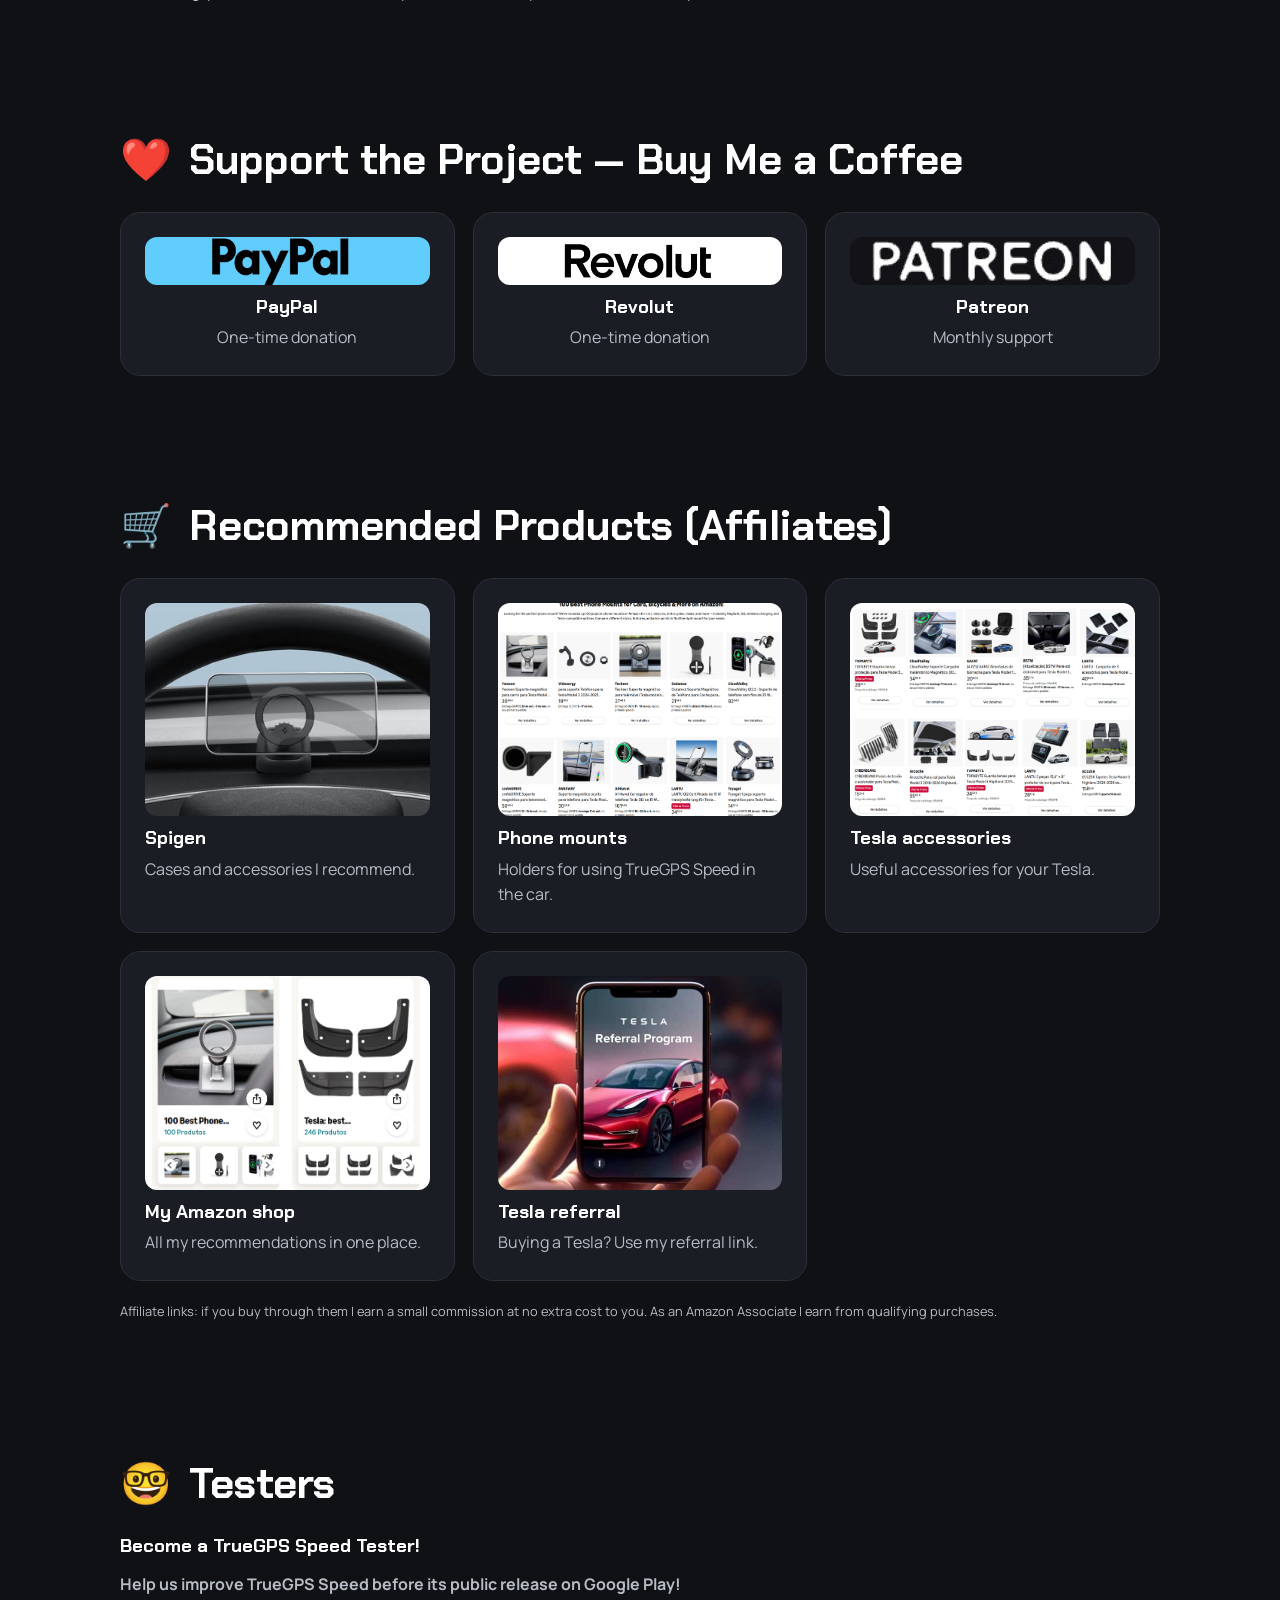
==== commit 722f2d3f: "Imagens Settings Imagens dos Settings e melhorias no ver imagens em full screen" ====
--- a/TrueGPS/index.html
+++ b/TrueGPS/index.html
@@ -26,6 +26,7 @@
     <a data-icon="🏠" href="#home" data-i18n="nav_home">Home</a>
     <a data-icon="🎯" href="#about" data-i18n="nav_about">TrueGPS: What is it?</a>
     <a data-icon="🚗" href="#action" data-i18n="nav_action">TrueGPS in Action</a>
+    <a data-icon="🛠️" href="#settings" data-i18n="nav_settings">Configuration</a>
     <a data-icon="📱" href="#playstore" data-i18n="nav_playstore">Play Store Images</a>
     <a data-icon="🖼️" href="#huds" data-i18n="nav_huds">HUDs</a>
     <a data-icon="🚀" href="#features2" data-i18n="nav_features2">Features</a>
@@ -60,6 +61,15 @@
     <img class="logo-dark hero-logo" src="assets/logos/logo.png" alt="TrueGPS Speed">
     <img class="logo-light hero-logo" src="assets/logos/logo0.png" alt="TrueGPS Speed">
   </div>
+  <aside class="home-tester-highlight card hot">
+    <div>
+      <h3 data-i18n="home_testers_heading">Testers wanted</h3>
+      <p class="home-tester-lead" data-i18n="home_testers_lead">Help us improve TrueGPS Speed!</p>
+      <p data-i18n="home_testers_description">Try the app, test its features on real journeys, and share your feedback.</p>
+      <p class="home-tester-question" data-i18n="home_testers_question">Would you like to join the closed test?</p>
+    </div>
+    <a class="btn primary" href="https://ktmlaranjinha.github.io/TrueGPS/#testers"><span data-i18n="home_testers_cta">Become a Tester</span> →</a>
+  </aside>
 </section>
 
 <section id="about">
@@ -123,6 +133,54 @@
 </section>
 
 
+<section id="settings">
+  <h2 data-icon="🛠️" data-i18n="t_settings">Configuration</h2>
+  <h3 class="action-label">🛠️ <span data-i18n="t_settings_images">Configuration Images</span></h3>
+  <div class="gallery" id="gallery-settings" data-autoplay="5000" tabindex="0">
+    <div class="stage">
+      <button class="arrow prev" aria-label="Previous">‹</button>
+      <img src="assets/settings/settings_01.jpg" alt="TrueGPS Speed settings screenshot 1">
+      <button class="arrow next" aria-label="Next">›</button>
+    </div>
+    <div class="thumbs">
+      <button class="thumb" aria-label="Settings image 1"><img src="assets/settings/settings_01.jpg" alt="TrueGPS Speed settings screenshot 1" loading="lazy"></button>
+      <button class="thumb" aria-label="Settings image 2"><img src="assets/settings/settings_02.jpg" alt="TrueGPS Speed settings screenshot 2" loading="lazy"></button>
+      <button class="thumb" aria-label="Settings image 3"><img src="assets/settings/settings_03.jpg" alt="TrueGPS Speed settings screenshot 3" loading="lazy"></button>
+      <button class="thumb" aria-label="Settings image 4"><img src="assets/settings/settings_04.jpg" alt="TrueGPS Speed settings screenshot 4" loading="lazy"></button>
+      <button class="thumb" aria-label="Settings image 5"><img src="assets/settings/settings_05.jpg" alt="TrueGPS Speed settings screenshot 5" loading="lazy"></button>
+      <button class="thumb" aria-label="Settings image 6"><img src="assets/settings/settings_06.jpg" alt="TrueGPS Speed settings screenshot 6" loading="lazy"></button>
+      <button class="thumb" aria-label="Settings image 7"><img src="assets/settings/settings_07.jpg" alt="TrueGPS Speed settings screenshot 7" loading="lazy"></button>
+      <button class="thumb" aria-label="Settings image 8"><img src="assets/settings/settings_08.jpg" alt="TrueGPS Speed settings screenshot 8" loading="lazy"></button>
+      <button class="thumb" aria-label="Settings image 9"><img src="assets/settings/settings_09.jpg" alt="TrueGPS Speed settings screenshot 9" loading="lazy"></button>
+      <button class="thumb" aria-label="Settings image 10"><img src="assets/settings/settings_10.jpg" alt="TrueGPS Speed settings screenshot 10" loading="lazy"></button>
+      <button class="thumb" aria-label="Settings image 11"><img src="assets/settings/settings_11.jpg" alt="TrueGPS Speed settings screenshot 11" loading="lazy"></button>
+      <button class="thumb" aria-label="Settings image 12"><img src="assets/settings/settings_12.jpg" alt="TrueGPS Speed settings screenshot 12" loading="lazy"></button>
+      <button class="thumb" aria-label="Settings image 13"><img src="assets/settings/settings_13.jpg" alt="TrueGPS Speed settings screenshot 13" loading="lazy"></button>
+      <button class="thumb" aria-label="Settings image 14"><img src="assets/settings/settings_14.jpg" alt="TrueGPS Speed settings screenshot 14" loading="lazy"></button>
+      <button class="thumb" aria-label="Settings image 15"><img src="assets/settings/settings_15.jpg" alt="TrueGPS Speed settings screenshot 15" loading="lazy"></button>
+      <button class="thumb" aria-label="Settings image 16"><img src="assets/settings/settings_16.jpg" alt="TrueGPS Speed settings screenshot 16" loading="lazy"></button>
+      <button class="thumb" aria-label="Settings image 17"><img src="assets/settings/settings_17.jpg" alt="TrueGPS Speed settings screenshot 17" loading="lazy"></button>
+      <button class="thumb" aria-label="Settings image 18"><img src="assets/settings/settings_18.jpg" alt="TrueGPS Speed settings screenshot 18" loading="lazy"></button>
+      <button class="thumb" aria-label="Settings image 19"><img src="assets/settings/settings_19.jpg" alt="TrueGPS Speed settings screenshot 19" loading="lazy"></button>
+      <button class="thumb" aria-label="Settings image 20"><img src="assets/settings/settings_20.jpg" alt="TrueGPS Speed settings screenshot 20" loading="lazy"></button>
+      <button class="thumb" aria-label="Settings image 21"><img src="assets/settings/settings_21.jpg" alt="TrueGPS Speed settings screenshot 21" loading="lazy"></button>
+      <button class="thumb" aria-label="Settings image 22"><img src="assets/settings/settings_22.jpg" alt="TrueGPS Speed settings screenshot 22" loading="lazy"></button>
+      <button class="thumb" aria-label="Settings image 23"><img src="assets/settings/settings_23.jpg" alt="TrueGPS Speed settings screenshot 23" loading="lazy"></button>
+      <button class="thumb" aria-label="Settings image 24"><img src="assets/settings/settings_24.jpg" alt="TrueGPS Speed settings screenshot 24" loading="lazy"></button>
+      <button class="thumb" aria-label="Settings image 25"><img src="assets/settings/settings_25.jpg" alt="TrueGPS Speed settings screenshot 25" loading="lazy"></button>
+      <button class="thumb" aria-label="Settings image 26"><img src="assets/settings/settings_26.jpg" alt="TrueGPS Speed settings screenshot 26" loading="lazy"></button>
+      <button class="thumb" aria-label="Settings image 27"><img src="assets/settings/settings_27.jpg" alt="TrueGPS Speed settings screenshot 27" loading="lazy"></button>
+      <button class="thumb" aria-label="Settings image 28"><img src="assets/settings/settings_28.jpg" alt="TrueGPS Speed settings screenshot 28" loading="lazy"></button>
+      <button class="thumb" aria-label="Settings image 29"><img src="assets/settings/settings_29.jpg" alt="TrueGPS Speed settings screenshot 29" loading="lazy"></button>
+      <button class="thumb" aria-label="Settings image 30"><img src="assets/settings/settings_30.jpg" alt="TrueGPS Speed settings screenshot 30" loading="lazy"></button>
+      <button class="thumb" aria-label="Settings image 31"><img src="assets/settings/settings_31.jpg" alt="TrueGPS Speed settings screenshot 31" loading="lazy"></button>
+      <button class="thumb" aria-label="Settings image 32"><img src="assets/settings/settings_32.jpg" alt="TrueGPS Speed settings screenshot 32" loading="lazy"></button>
+      <button class="thumb" aria-label="Settings image 33"><img src="assets/settings/settings_33.jpg" alt="TrueGPS Speed settings screenshot 33" loading="lazy"></button>
+      <button class="thumb" aria-label="Settings image 34"><img src="assets/settings/settings_34.jpg" alt="TrueGPS Speed settings screenshot 34" loading="lazy"></button>
+    </div>
+  </div>
+</section>
+
 <section id="playstore">
   <h2 data-icon="📱" data-i18n="t_playstore">Play Store Images</h2>
   <div class="gallery" id="gallery" data-autoplay="5000" tabindex="0">
--- a/TrueGPS/assets/style.css
+++ b/TrueGPS/assets/style.css
@@ -773,17 +773,18 @@
 @media(max-width:760px){.carousel{padding:0 28px}.carousel .arrow{display:grid;width:30px;height:30px}.carousel .arrow.prev{left:0}.carousel .arrow.next{right:0}}
 @media(max-width:420px){.carousel{padding:0 24px}.carousel .arrow{width:26px;height:26px}}
 
-.image-viewer{position:fixed;inset:0;z-index:10000;background:rgba(0,0,0,.94);display:grid;grid-template-columns:minmax(48px,1fr) minmax(0,min(86vw,1400px)) minmax(48px,1fr);grid-template-rows:56px minmax(0,1fr) 42px;align-items:center;justify-items:center;padding:12px;touch-action:pan-y}
+.image-viewer{position:fixed;inset:0;z-index:10000;background:rgba(0,0,0,.94);display:grid;grid-template-columns:minmax(0,1fr);grid-template-rows:minmax(0,1fr) auto;align-items:center;justify-items:center;padding:12px;touch-action:pan-y;overflow:hidden}
 .image-viewer[hidden]{display:none!important}
-.image-viewer figure{grid-column:2;grid-row:2;display:grid;place-items:center;width:100%;height:100%;margin:0;min-width:0;min-height:0}
-.viewer-image{max-width:100%;max-height:100%;object-fit:contain;border-radius:6px;cursor:default;user-select:none;-webkit-user-drag:none}
-.viewer-caption{color:#eee;text-align:center;font-size:.9rem;padding:8px 0}
-.viewer-count{grid-column:2;grid-row:3;color:#ddd;font-size:.9rem}
+.image-viewer figure{grid-column:1;grid-row:1;display:flex;flex-direction:column;align-items:center;justify-content:center;gap:4px;width:100%;height:100%;margin:0;min-width:0;min-height:0}
+.viewer-image{display:block;width:auto;height:auto;max-width:calc(100vw - 32px);max-height:calc(100vh - 88px);max-height:calc(100dvh - 88px);object-fit:contain;border-radius:6px;cursor:default;user-select:none;-webkit-user-drag:none}
+.viewer-caption{flex:0 0 auto;max-width:100%;color:#eee;text-align:center;font-size:.9rem;padding:4px 0}
+.viewer-count{grid-column:1;grid-row:2;color:#ddd;font-size:.9rem}
 .viewer-close,.viewer-arrow{z-index:1;border:1px solid #ffffff50;border-radius:999px;background:#171a20;color:#fff;display:grid;place-items:center;cursor:pointer}
-.viewer-close{grid-column:3;grid-row:1;justify-self:end;width:44px;height:44px;font-size:1.7rem}
-.viewer-arrow{grid-row:2;width:44px;height:54px;font-size:2rem}
-.viewer-prev{grid-column:1}.viewer-next{grid-column:3}
+.viewer-close{position:absolute;top:max(12px,env(safe-area-inset-top));right:max(12px,env(safe-area-inset-right));width:44px;height:44px;font-size:1.7rem}
+.viewer-arrow{position:absolute;top:50%;transform:translateY(-50%);width:44px;height:54px;font-size:2rem}
+.viewer-prev{left:max(12px,env(safe-area-inset-left))}.viewer-next{right:max(12px,env(safe-area-inset-right))}
 .viewer-close:hover,.viewer-arrow:hover{background:#303640}
+@media (orientation:landscape) and (max-height:500px){.viewer-close{width:36px;height:36px}.viewer-arrow{width:36px;height:44px}}
 .steps ol{padding-left:24px;margin:6px 0}.steps>ol{padding-left:22px}.steps li{margin:6px 0}
 
 /* Keep every footer link fully visible on narrow phones. */
@@ -816,4 +817,24 @@
 .testers-step h3, .testers-step p { margin:0; }
 .testers-step p { color:var(--tx2); }
 .testers-step .btn { margin-top:auto; }
-
+
+/* Destaque compacto para o programa de testers no ecrã inicial. */
+.home-tester-highlight {
+  grid-column:1 / -1;
+  display:grid;
+  grid-template-columns:minmax(0,1fr) auto;
+  align-items:center;
+  gap:12px 24px;
+  padding:20px 24px;
+  background:color-mix(in srgb,var(--card) 92%,var(--fire));
+}
+.home-tester-highlight h3 { margin:0 0 8px; color:var(--fire); }
+.home-tester-highlight p { margin:4px 0; font-size:.98rem; }
+.home-tester-highlight .home-tester-lead { color:var(--tx); font-weight:700; }
+.home-tester-highlight .home-tester-question { margin-top:10px; color:var(--tx); font-weight:600; }
+.home-tester-highlight .btn { white-space:nowrap; }
+@media (max-width:760px) {
+  .home-tester-highlight { grid-template-columns:1fr; padding:18px; }
+  .home-tester-highlight .btn { justify-self:start; }
+}
+
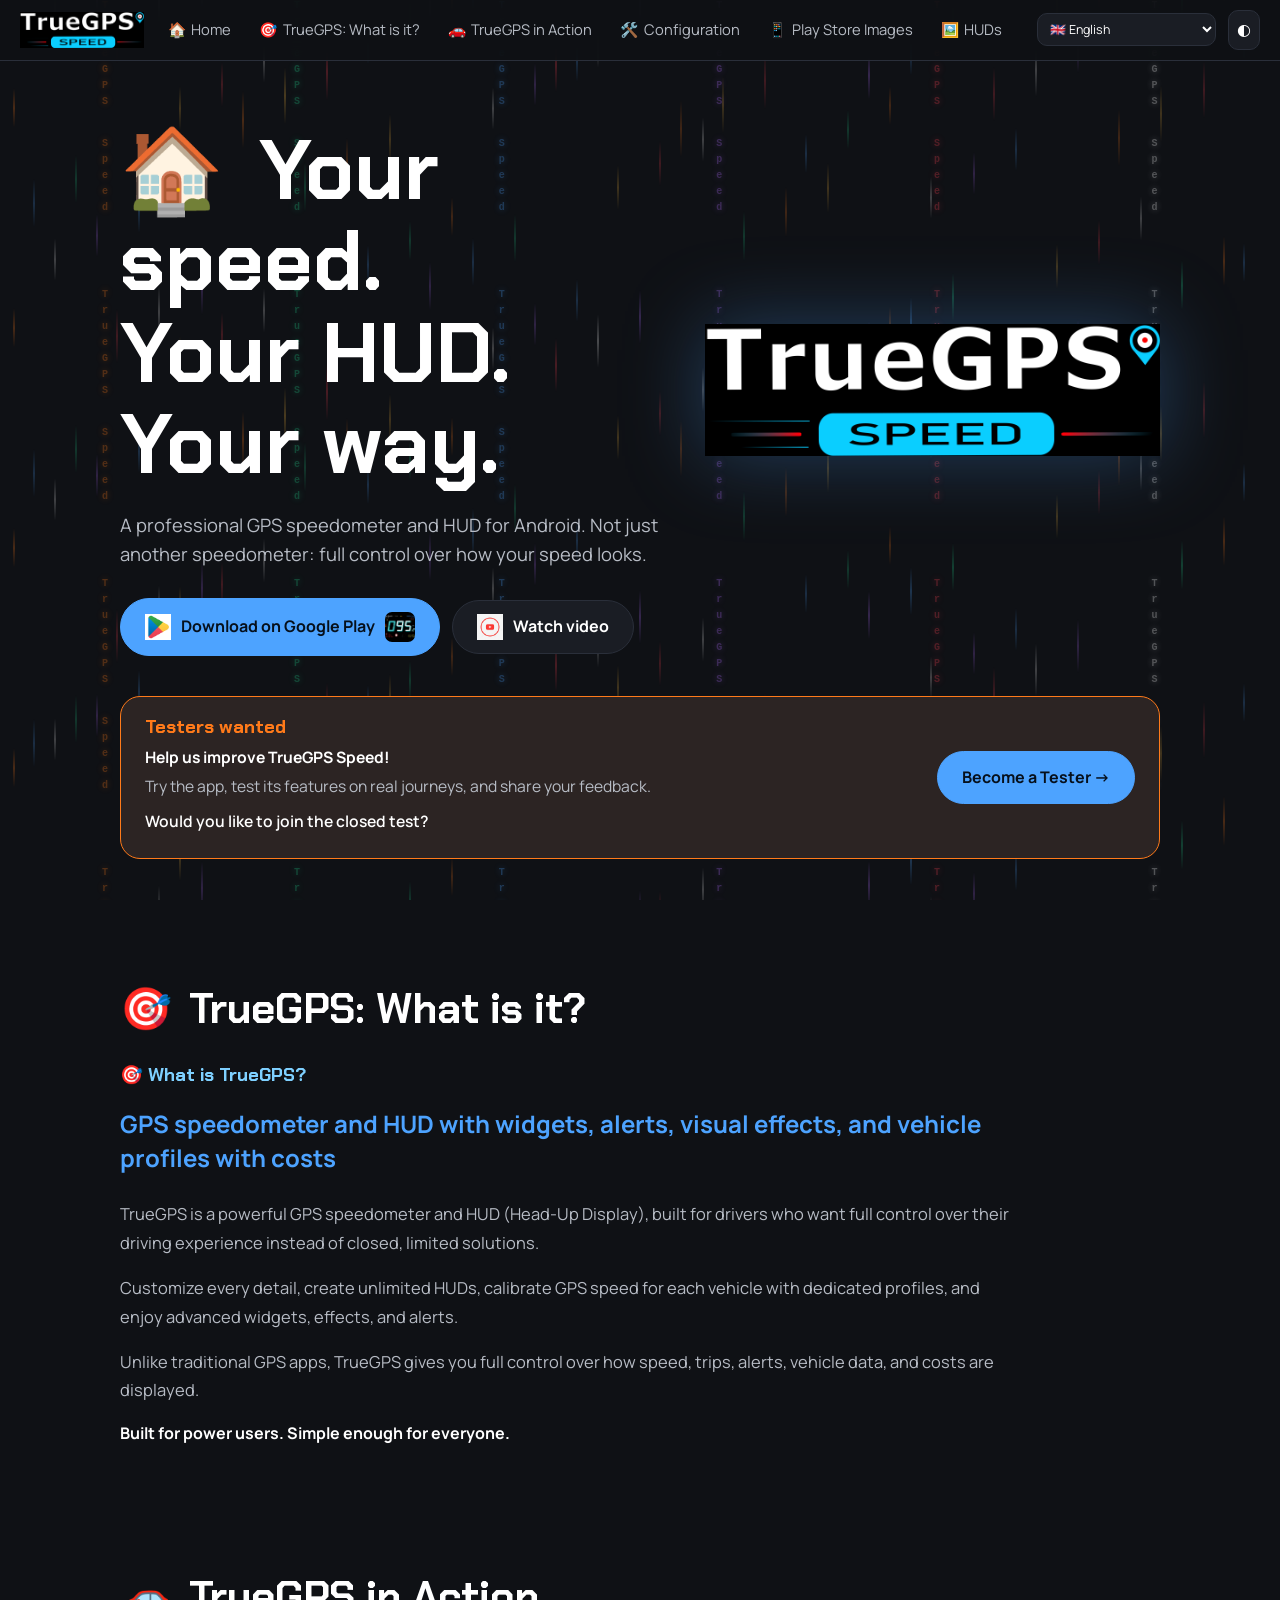
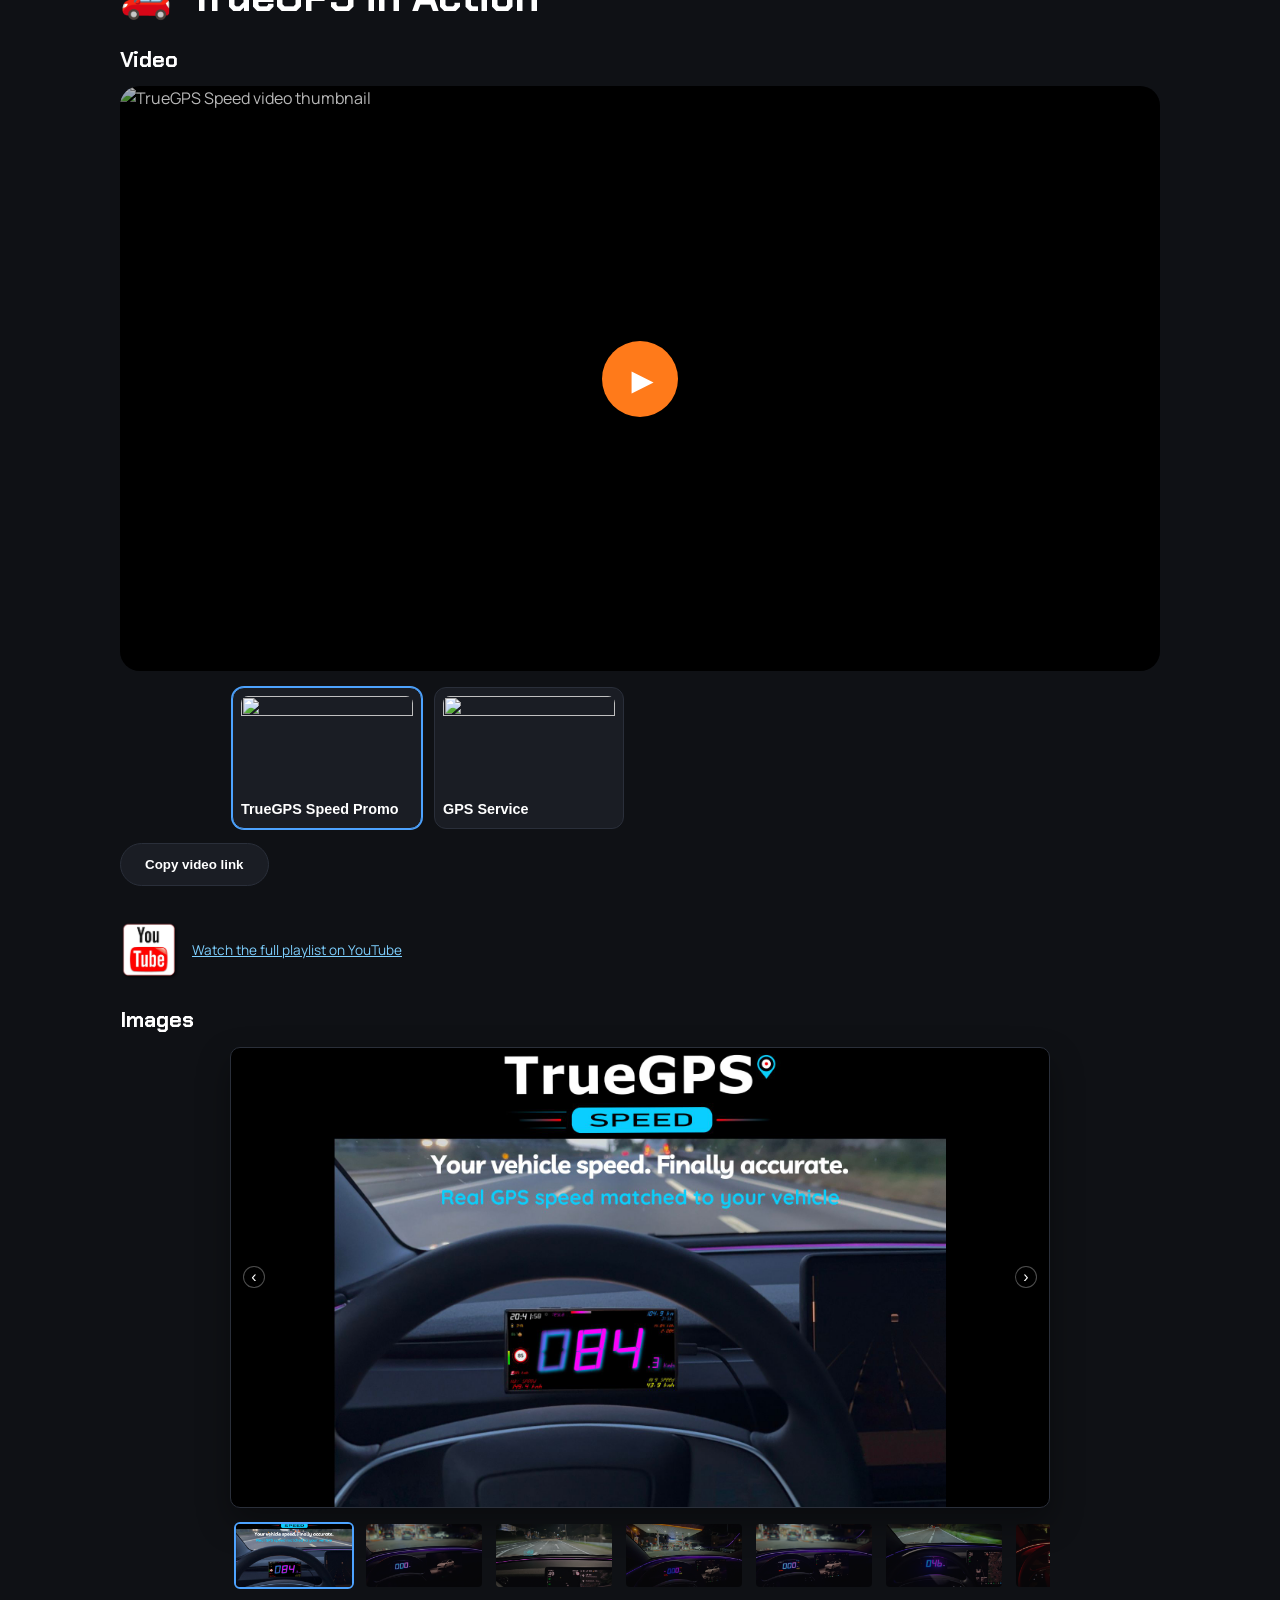
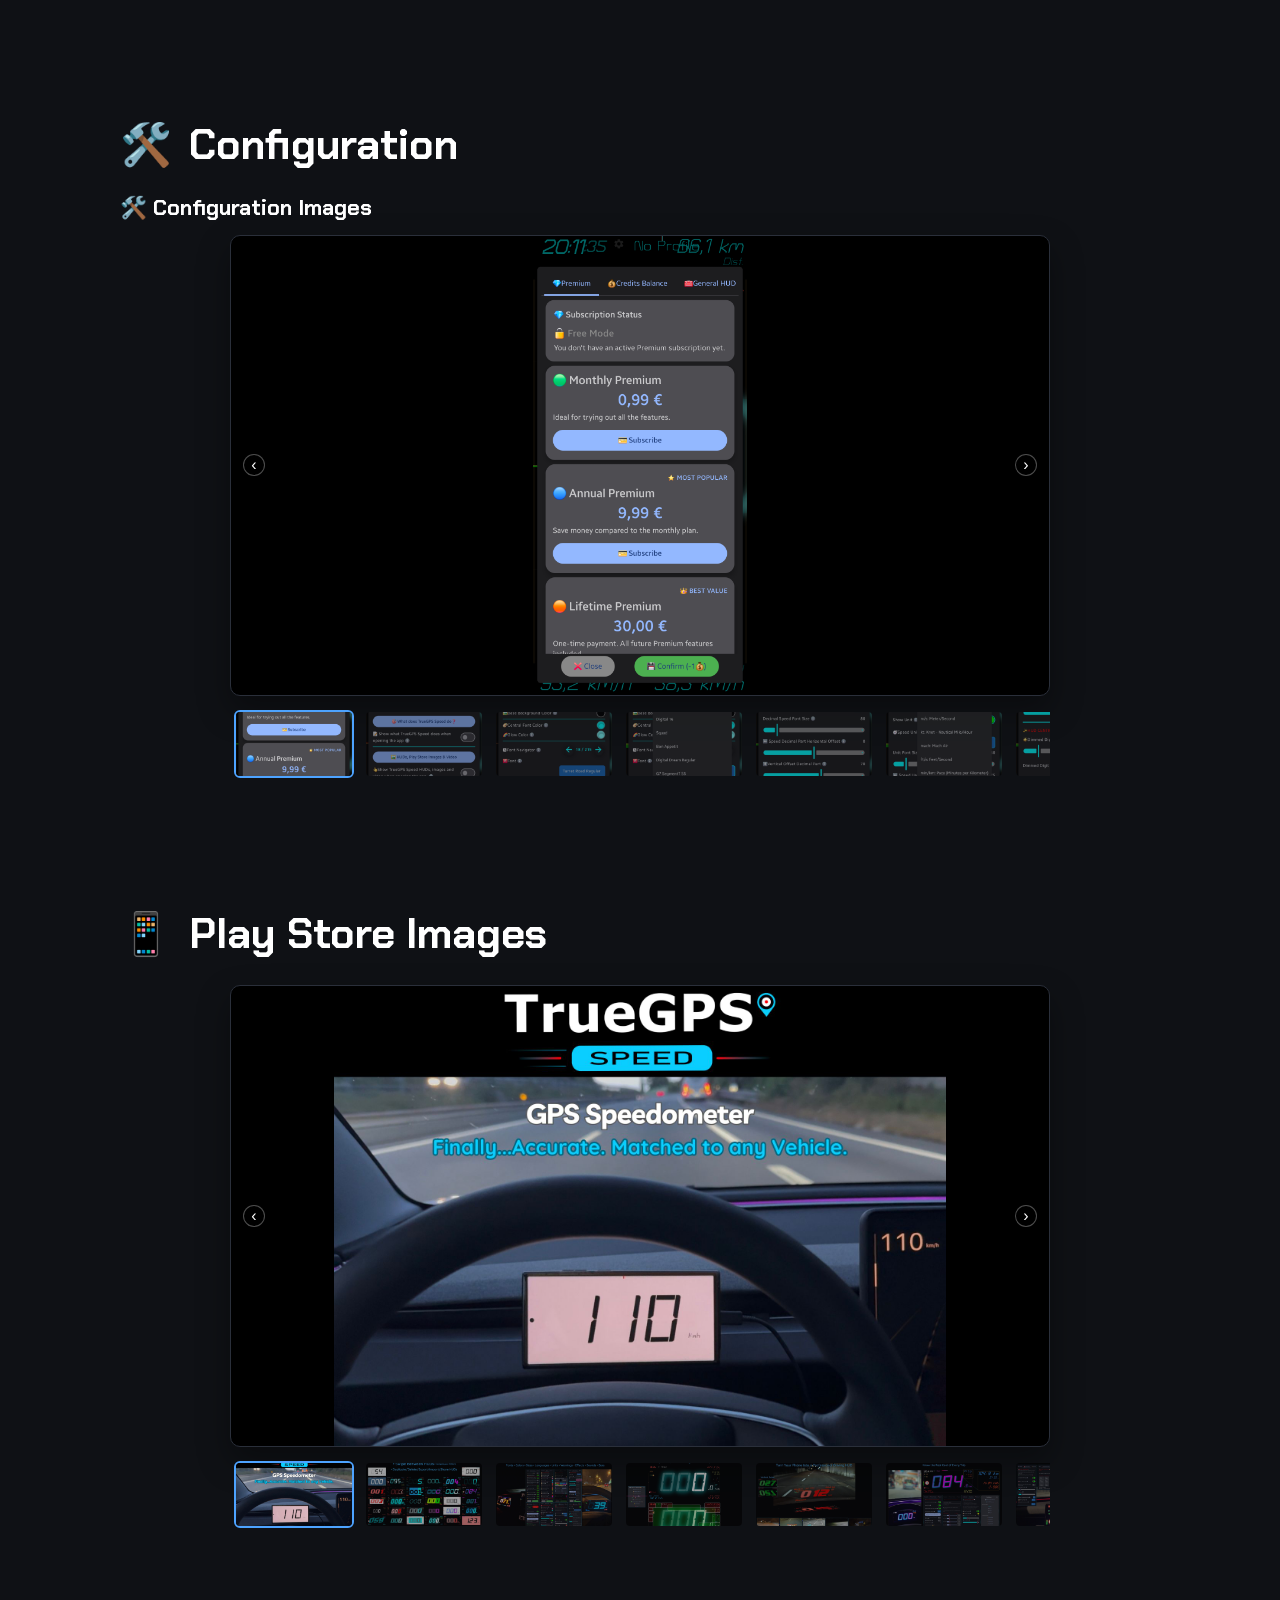
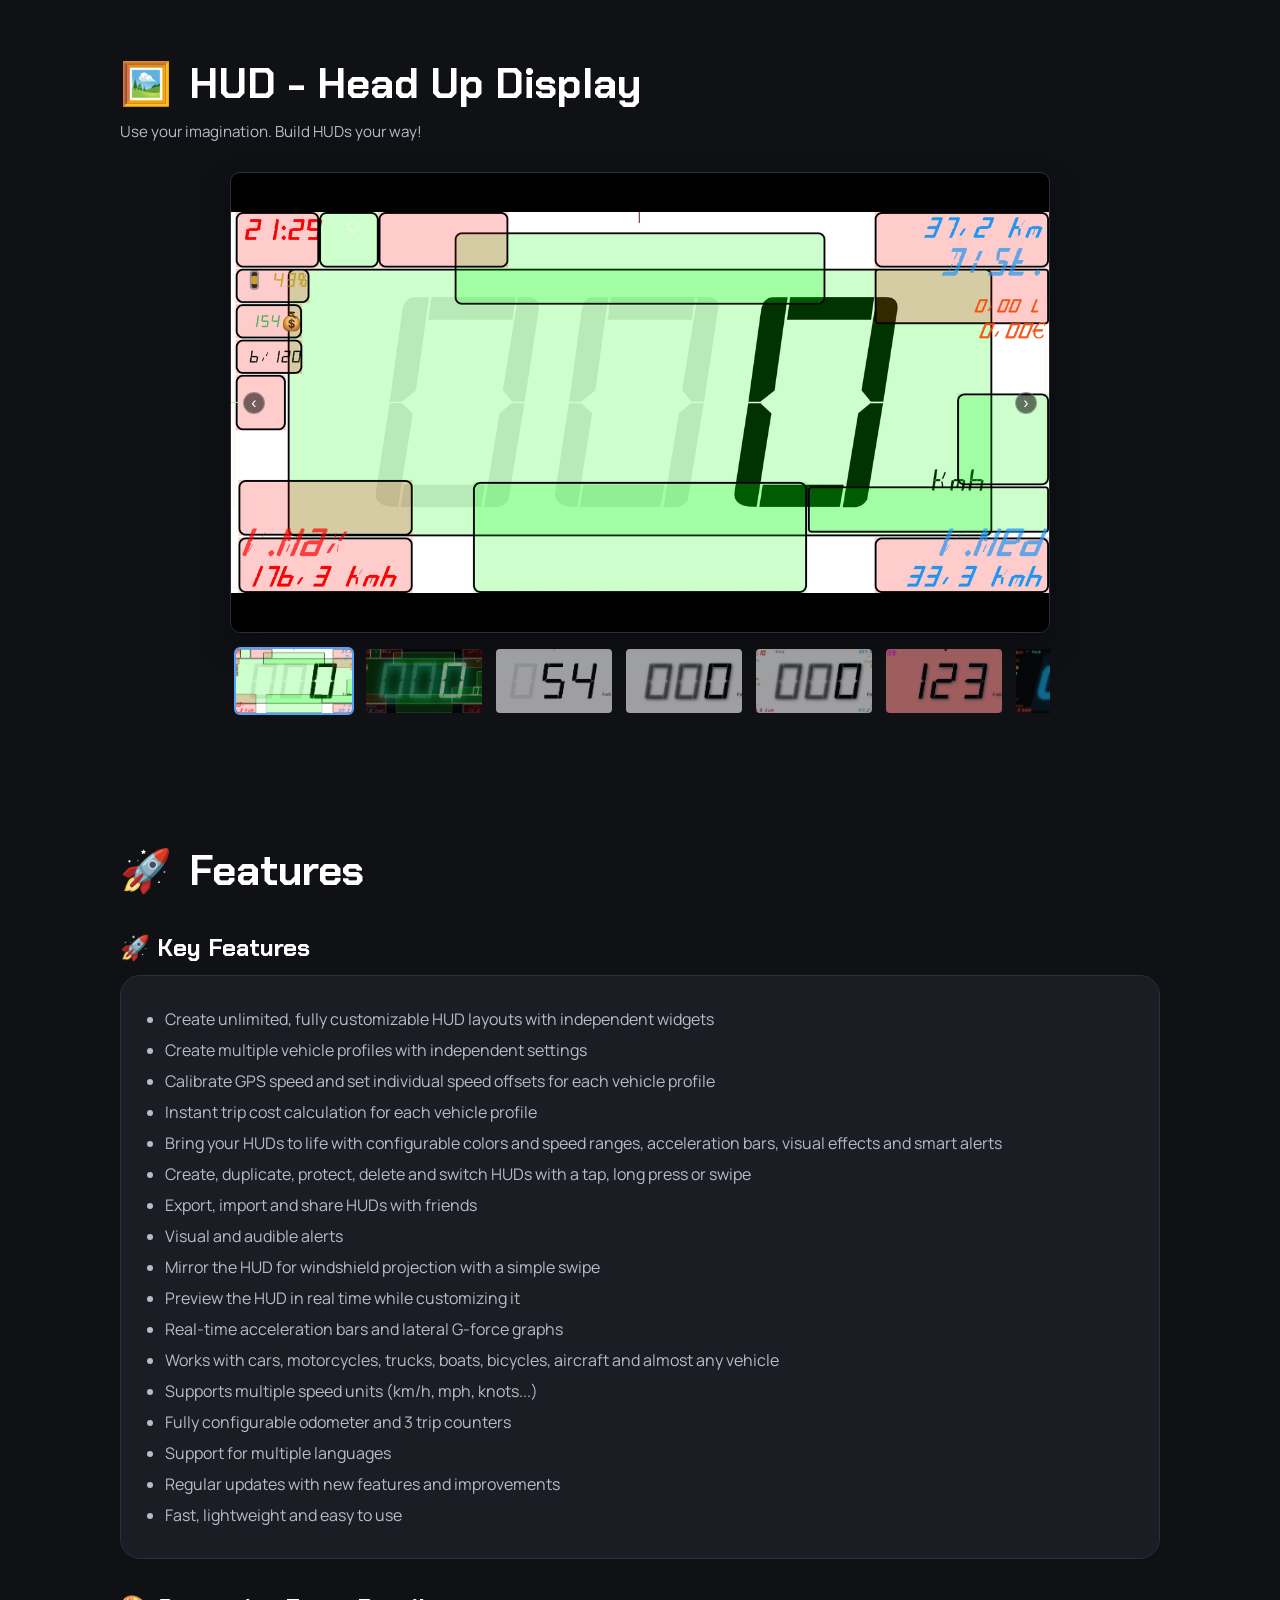
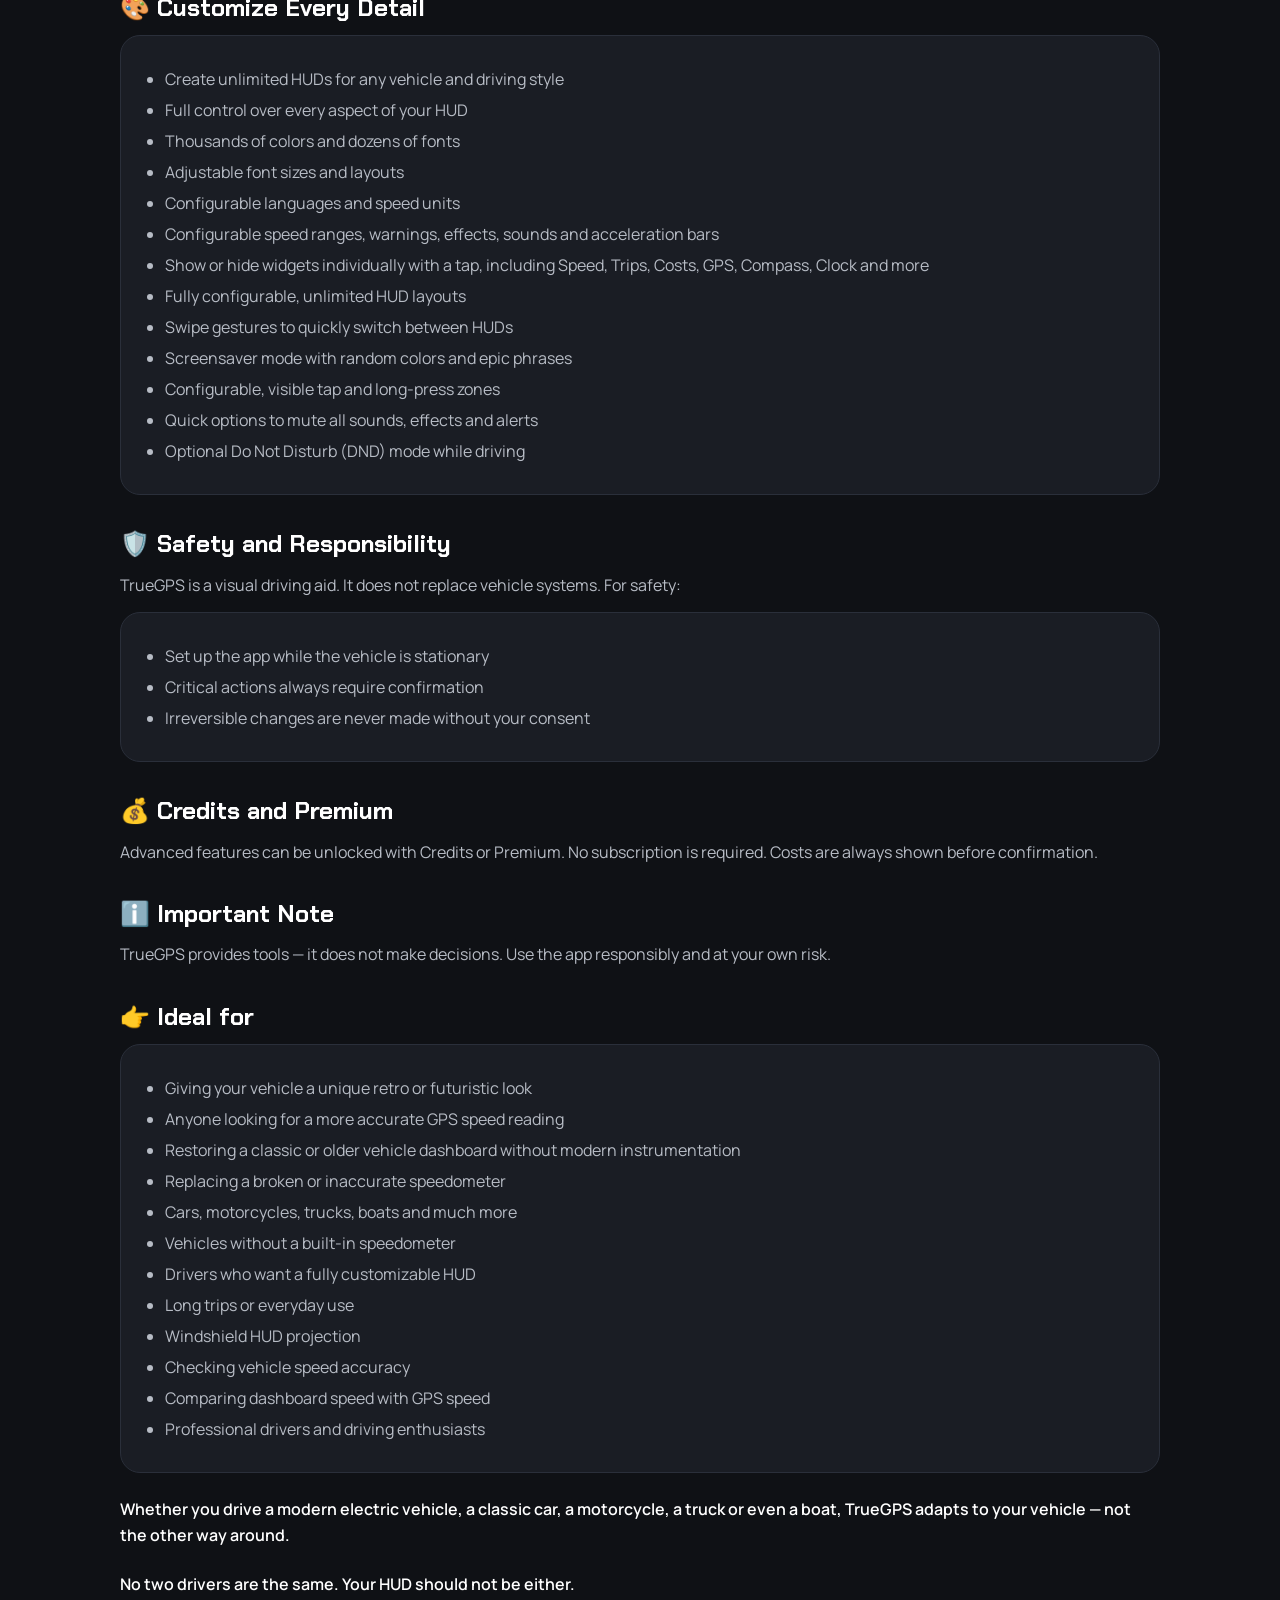
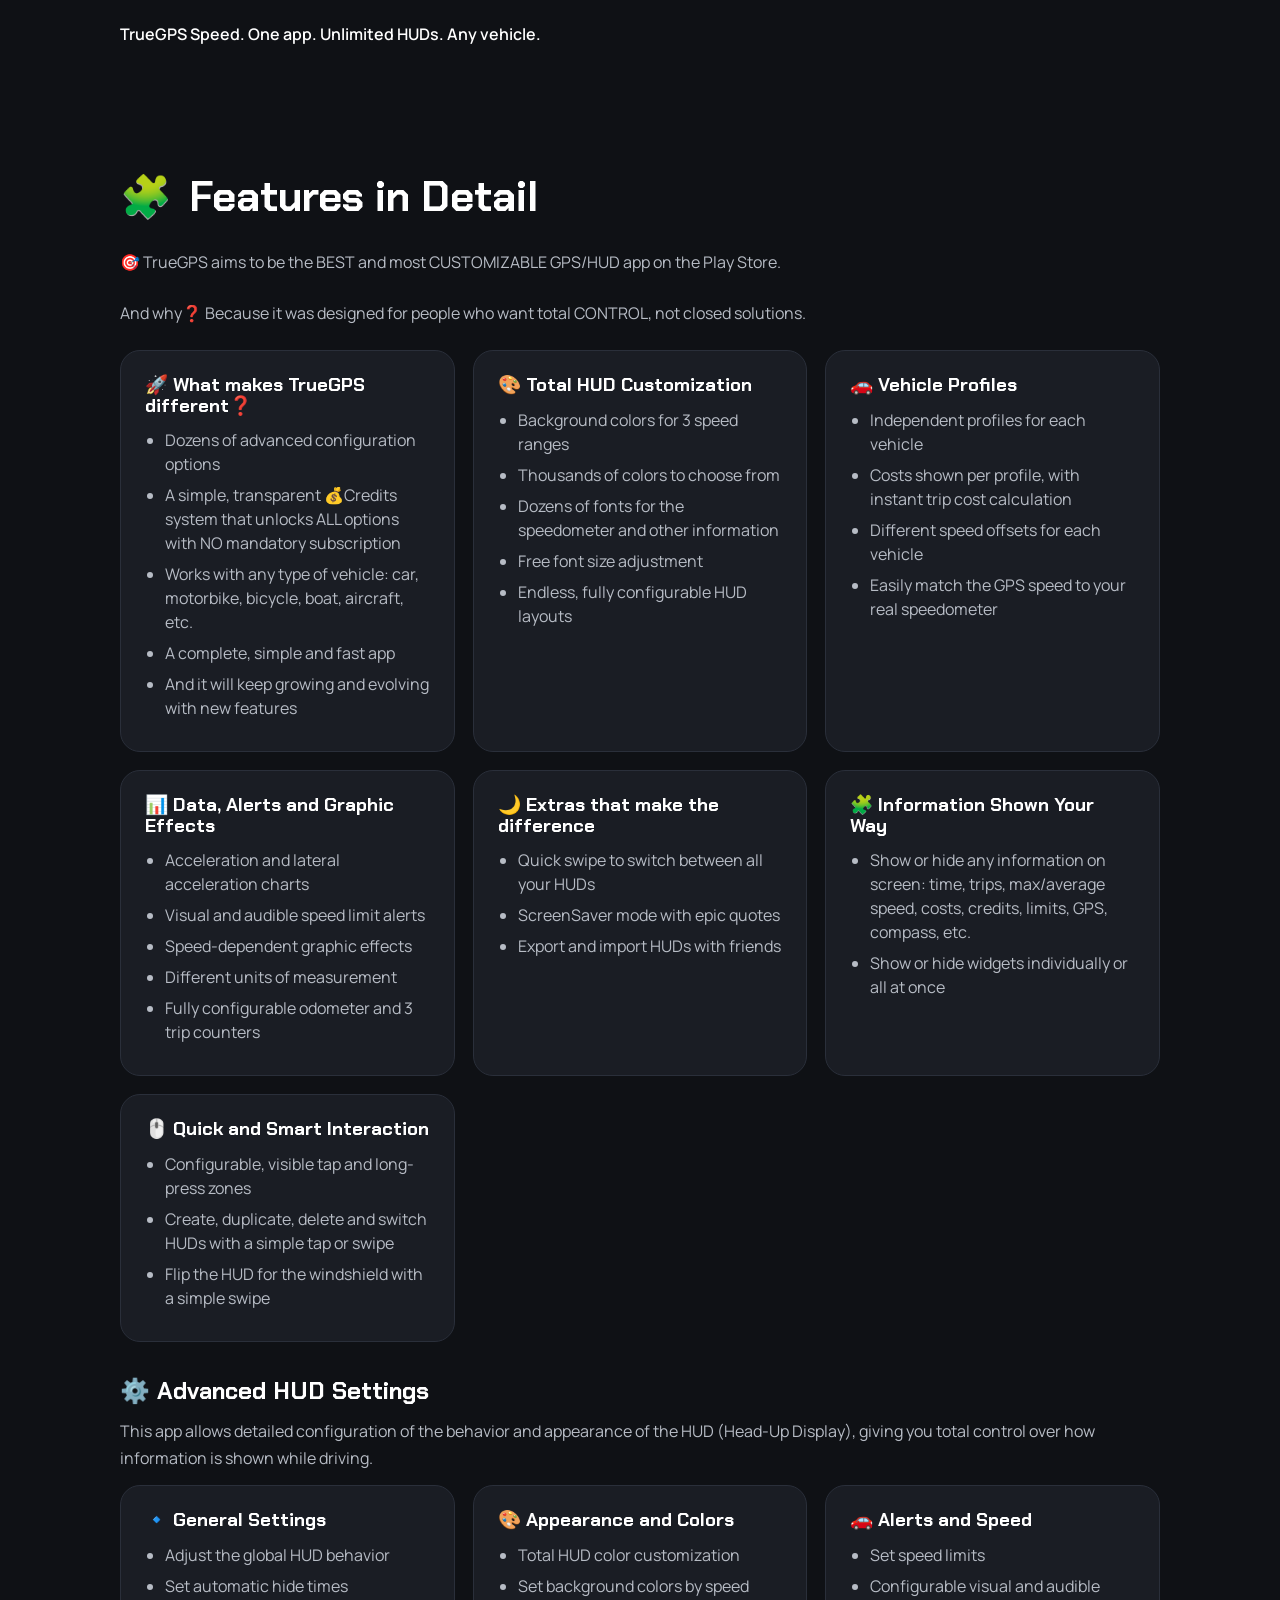
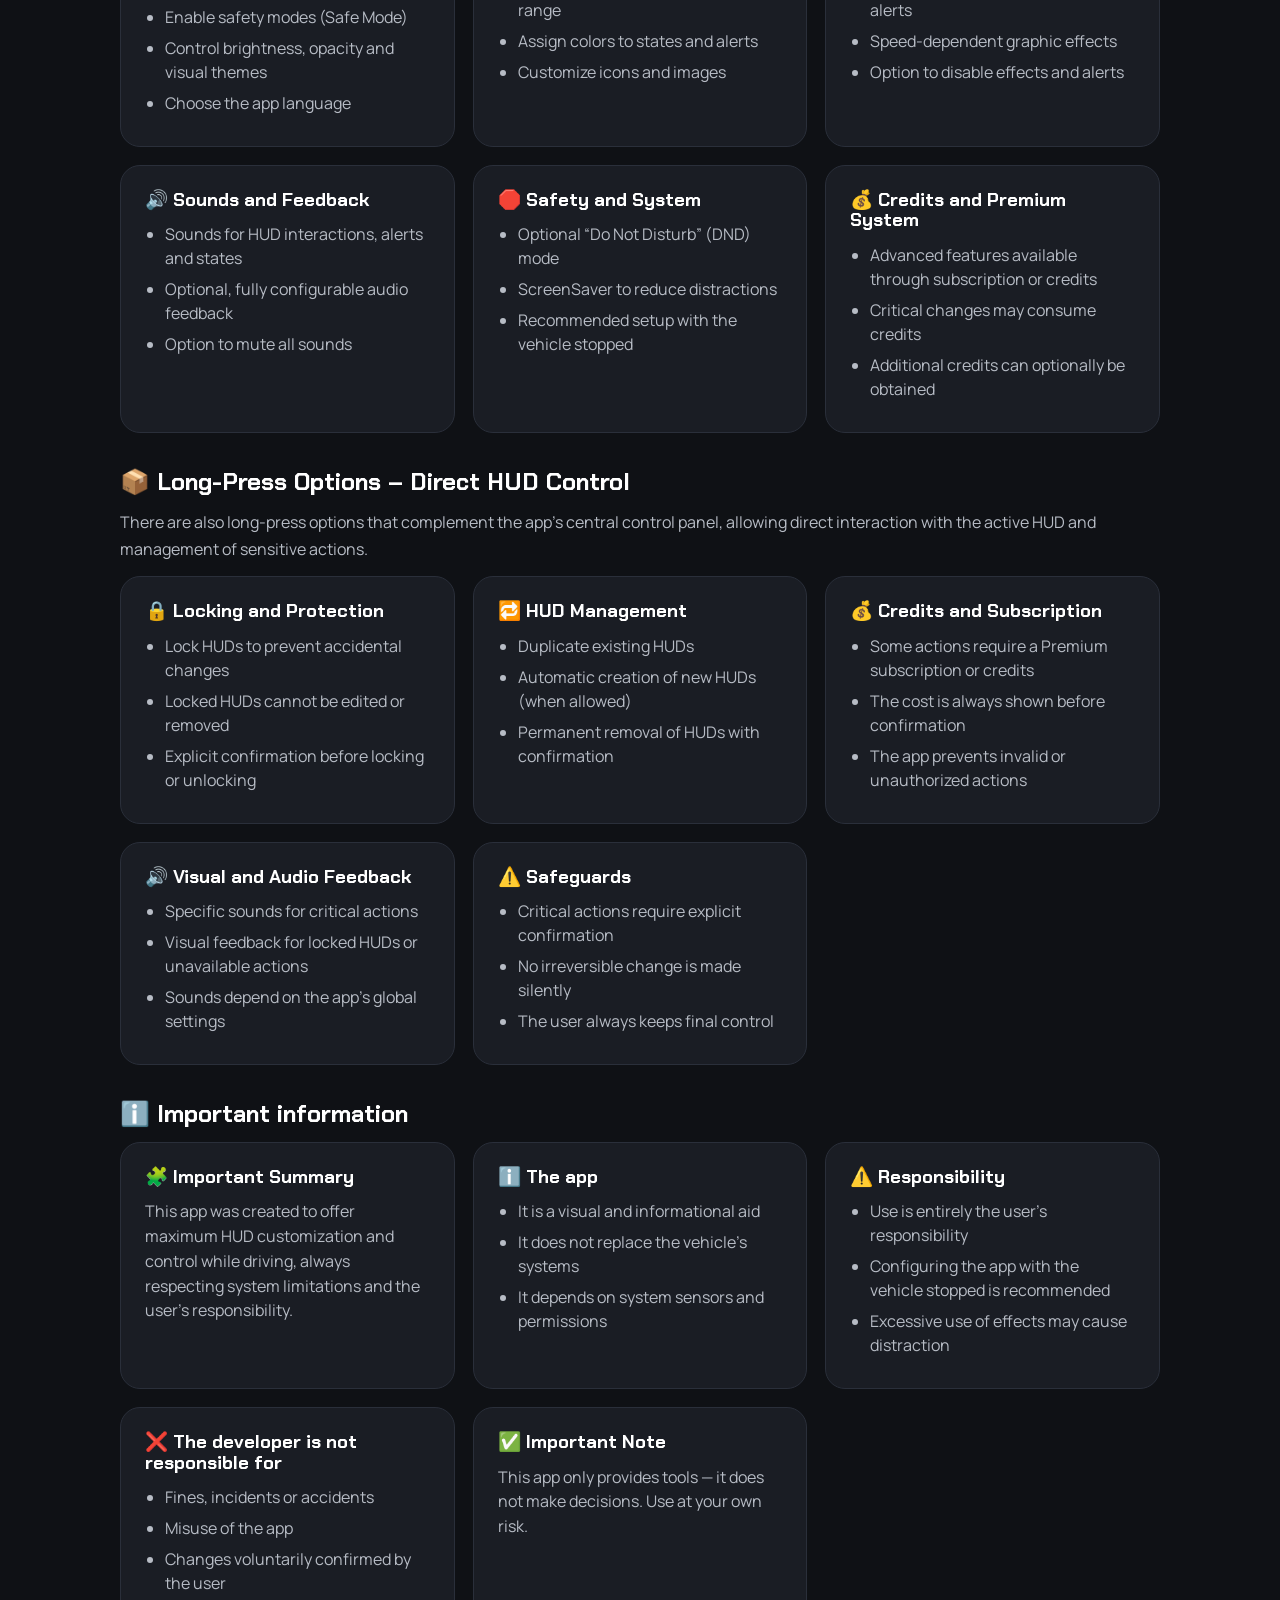
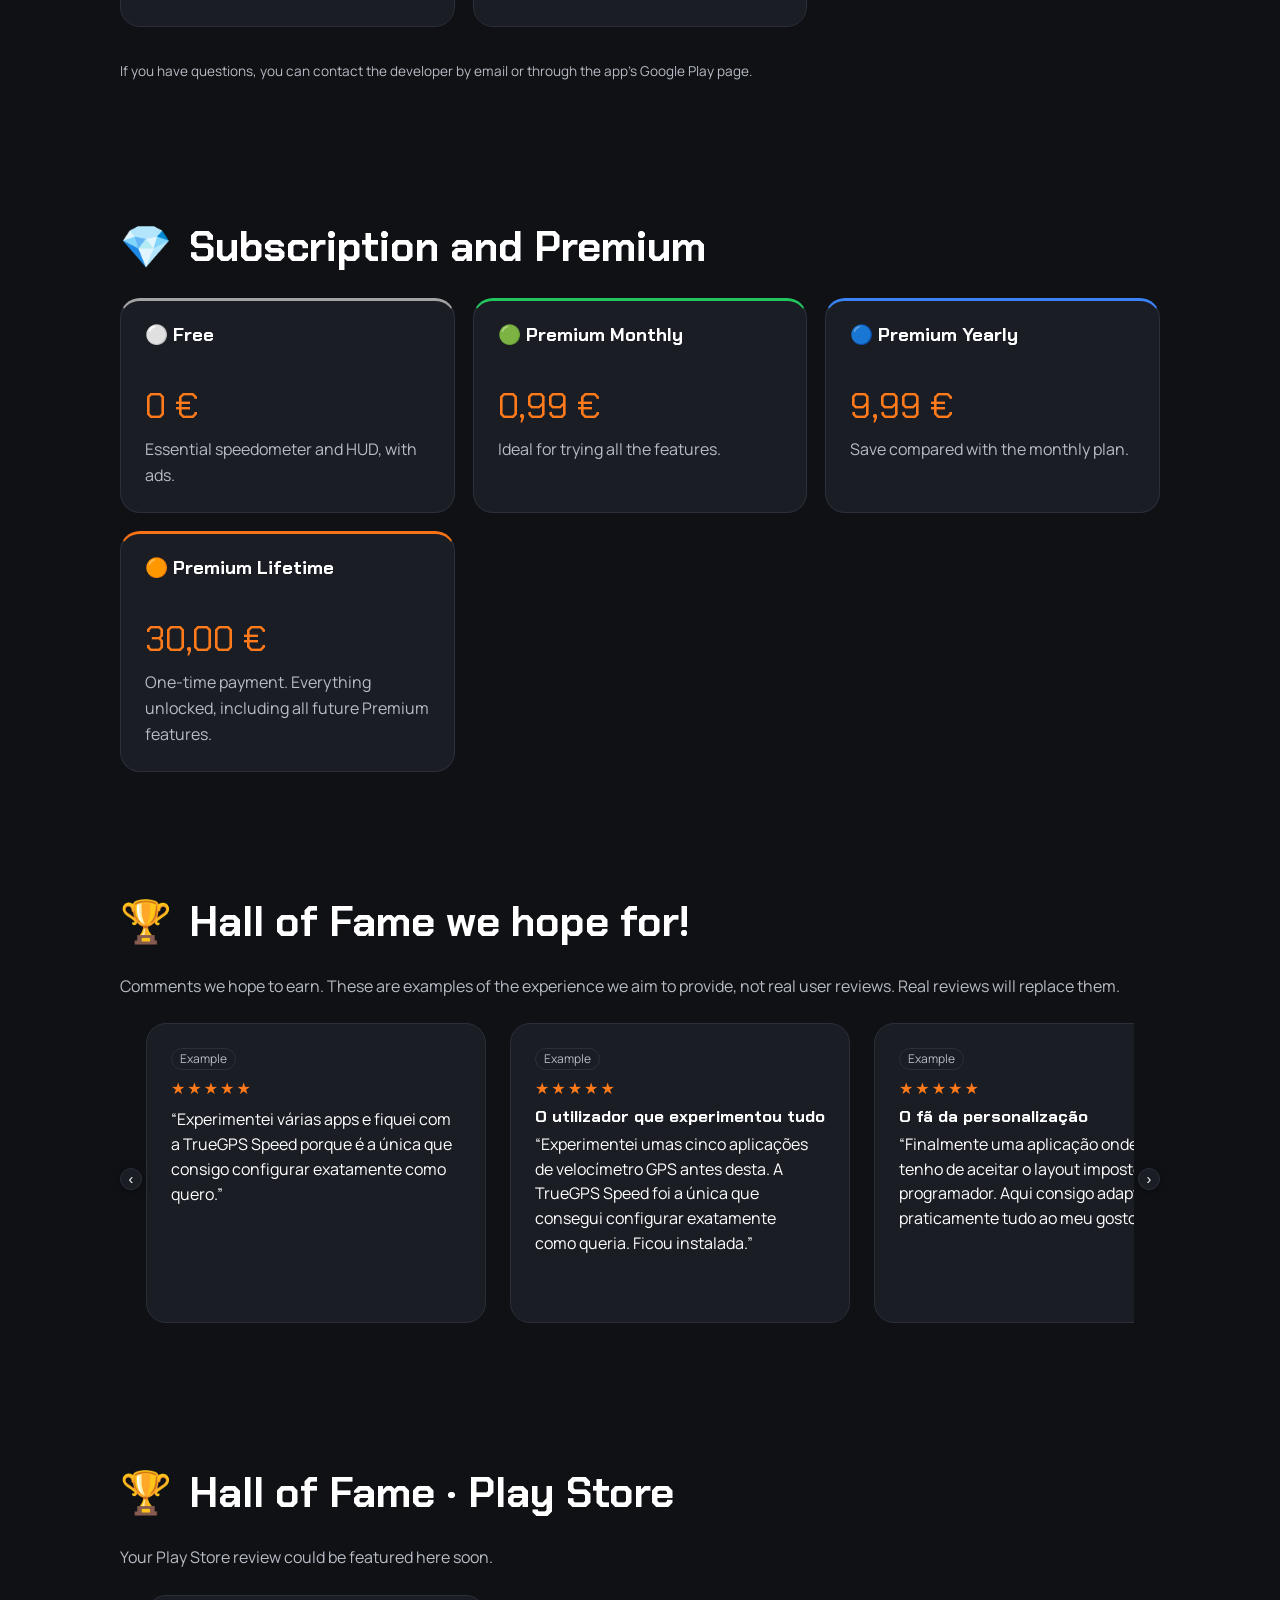
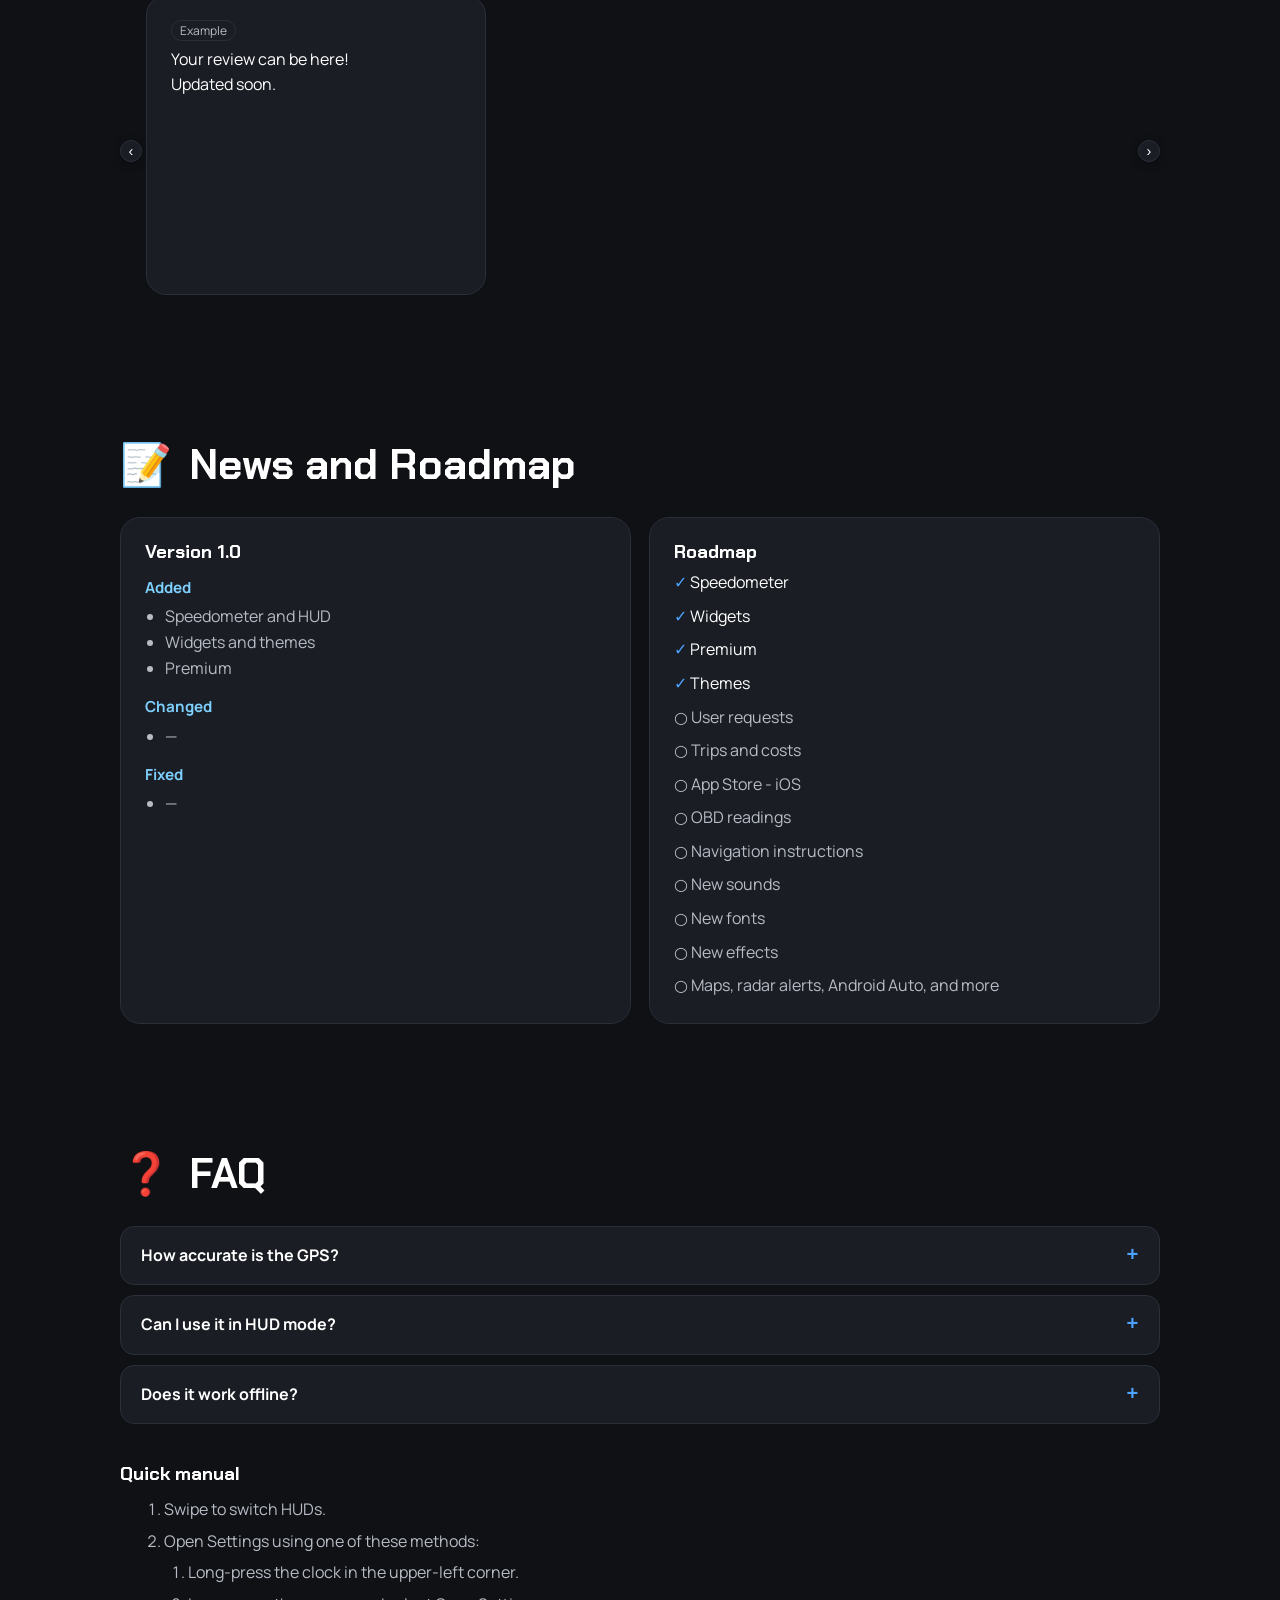
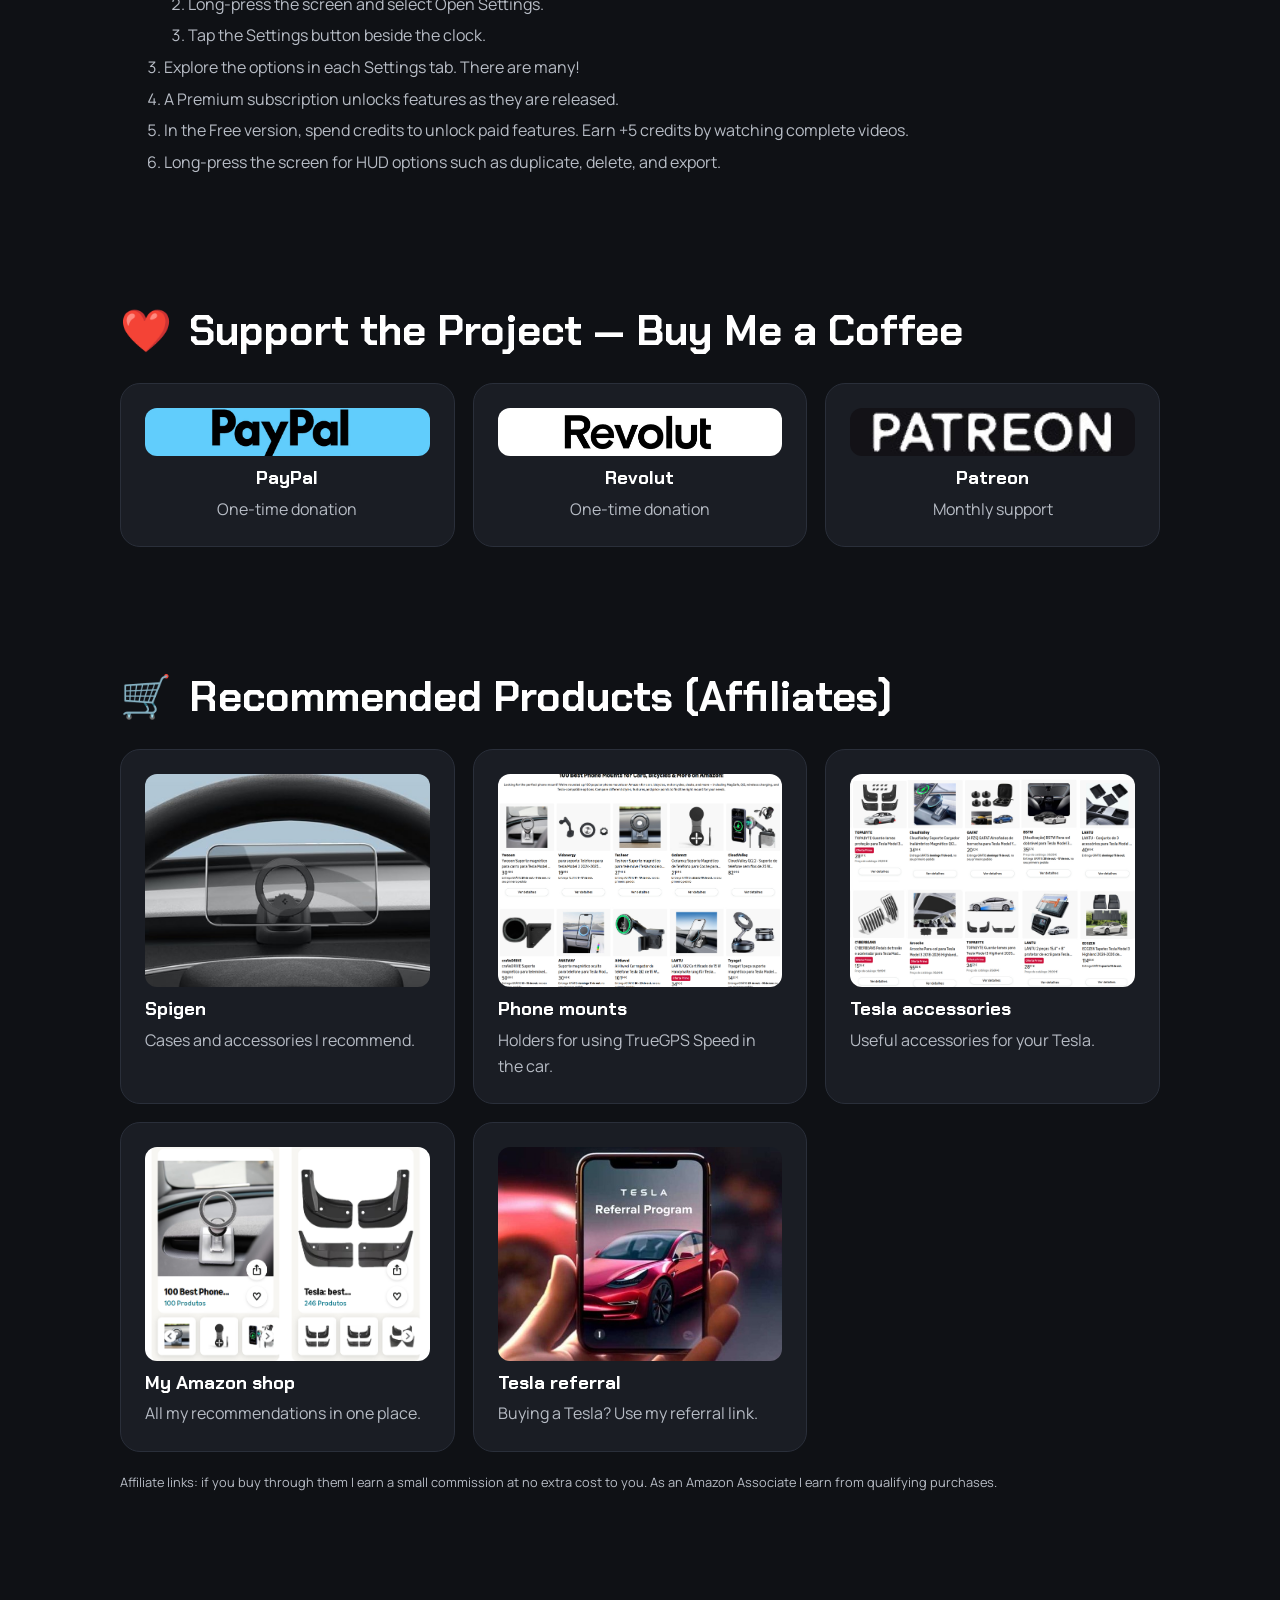
==== commit b27c3918: "Melhorias Gerais, visualizador de imagens, fundo v - ter uma nova secção "🛠️Configuração" antes da s" ====
--- a/TrueGPS/index.html
+++ b/TrueGPS/index.html
@@ -1,86 +1,98 @@
-<!DOCTYPE html>
-<html lang="en" data-theme="dark">
-<head>
-<meta charset="utf-8">
-<meta name="viewport" content="width=device-width, initial-scale=1">
-<title>TrueGPS Speed – Your speed. Your HUD. Your way.</title>
-<meta name="description" content="TrueGPS Speed: a professional GPS speedometer and HUD for Android, built for drivers who like things their way.">
-<meta property="og:title" content="TrueGPS Speed">
-<meta property="og:description" content="Your speed. Your HUD. Your way.">
-<meta property="og:image" content="https://ktmlaranjinha.github.io/TrueGPS/assets/logos/logo.png">
-<link rel="icon" href="assets/logos/logo.png">
-<link rel="preconnect" href="https://fonts.googleapis.com">
-<link rel="preconnect" href="https://fonts.gstatic.com" crossorigin>
-<link href="https://fonts.googleapis.com/css2?family=Chakra+Petch:wght@500;700&family=Manrope:wght@400;500;700&display=swap" rel="stylesheet">
-<link rel="stylesheet" href="assets/style.css">
-</head>
-<body>
-<!-- ============ CABEÇALHO: logótipo, menu, língua, tema ============ -->
-<header class="top">
-  <a class="brand" href="#home">
-    <!-- logo.png = letras brancas (tema escuro) | logo0.png = tema claro -->
-    <img class="logo logo-dark" src="assets/logos/logo.png" alt="TrueGPS Speed" height="36">
-    <img class="logo logo-light" src="assets/logos/logo0.png" alt="TrueGPS Speed" height="36">
-  </a>
-  <nav>
-    <a data-icon="🏠" href="#home" data-i18n="nav_home">Home</a>
+﻿<!DOCTYPE html>
+<html lang="en" data-theme="dark">
+<head>
+<meta charset="utf-8">
+<meta name="viewport" content="width=device-width, initial-scale=1">
+<title>TrueGPS Speed – Your speed. Your HUD. Your way.</title>
+<meta name="description" content="TrueGPS Speed: a professional GPS speedometer and HUD for Android, built for drivers who like things their way.">
+<meta property="og:title" content="TrueGPS Speed">
+<meta property="og:description" content="Your speed. Your HUD. Your way.">
+<meta property="og:image" content="https://ktmlaranjinha.github.io/TrueGPS/assets/logos/logo.png">
+<link rel="icon" href="assets/logos/logo.png">
+<link rel="preconnect" href="https://fonts.googleapis.com">
+<link rel="preconnect" href="https://fonts.gstatic.com" crossorigin>
+<link href="https://fonts.googleapis.com/css2?family=Chakra+Petch:wght@500;700&family=Manrope:wght@400;500;700&display=swap" rel="stylesheet">
+<link rel="stylesheet" href="assets/style.css">
+</head>
+<body>
+<div class="neon-rain-layer neon-rain-fast" aria-hidden="true"></div>
+<div class="neon-rain-layer neon-rain-medium" aria-hidden="true"></div>
+<div class="neon-rain-layer neon-rain-slow" aria-hidden="true"></div>
+<div class="neon-word-rain" aria-hidden="true">
+  <span class="word-stream stream-orange"></span>
+  <span class="word-stream stream-green"></span>
+  <span class="word-stream stream-blue"></span>
+  <span class="word-stream stream-violet"></span>
+  <span class="word-stream stream-red"></span>
+  <span class="word-stream stream-white"></span>
+</div>
+<!-- ============ CABEÇALHO: logótipo, menu, língua, tema ============ -->
+<header class="top">
+  <a class="brand" href="#home">
+    <!-- logo.png = letras brancas (tema escuro) | logo0.png = tema claro -->
+    <img class="logo logo-dark" src="assets/logos/logo.png" alt="TrueGPS Speed" height="36">
+    <img class="logo logo-light" src="assets/logos/logo0.png" alt="TrueGPS Speed" height="36">
+  </a>
+  <nav>
+    <a data-icon="🏠" href="#home" data-i18n="nav_home">Home</a>
     <a data-icon="🎯" href="#about" data-i18n="nav_about">TrueGPS: What is it?</a>
     <a data-icon="🚗" href="#action" data-i18n="nav_action">TrueGPS in Action</a>
-    <a data-icon="🛠️" href="#settings" data-i18n="nav_settings">Configuration</a>
+    <a data-icon="🛠️" href="#settings" data-i18n="nav_settings">Configuration</a>
     <a data-icon="📱" href="#playstore" data-i18n="nav_playstore">Play Store Images</a>
     <a data-icon="🖼️" href="#huds" data-i18n="nav_huds">HUDs</a>
     <a data-icon="🚀" href="#features2" data-i18n="nav_features2">Features</a>
-    <a data-icon="🧩" href="#features" data-i18n="nav_features_detail">In Detail</a>
-    
-    <a data-icon="💎" href="#premium" data-i18n="nav_premium">Subscription and Premium</a>
-    <a data-icon="🏆" href="#fame" data-i18n="nav_fame">Hall of Fame</a>
-    <a data-icon="📝" href="#changelog" data-i18n="nav_changelog">Changelog</a>
-    <a data-icon="❓" href="#faq" data-i18n="nav_faq">FAQ</a>
+    <a data-icon="🧩" href="#features" data-i18n="nav_features_detail">In Detail</a>
+    
+    <a data-icon="💎" href="#premium" data-i18n="nav_premium">Subscription and Premium</a>
+    <a data-icon="🏆" href="#fame" data-i18n="nav_fame">Hall of Fame</a>
+    <a data-icon="📝" href="#changelog" data-i18n="nav_changelog">Changelog</a>
+    <a data-icon="❓" href="#faq" data-i18n="nav_faq">FAQ</a>
     <a data-icon="❤️" href="#links" data-i18n="nav_support">Support</a>
-    <a data-icon="🛒" href="#products" data-i18n="nav_products">Recommended Products</a>
-    <a data-icon="🤓" href="#testers" data-i18n="nav_testers">Testers</a>
-    <a data-icon="📥" href="#download" data-i18n="nav_download">Download</a>
-  </nav>
-  <select id="lang" aria-label="Language"></select>
-  <button id="theme" aria-label="Toggle light/dark theme">◐</button>
-</header>
-
-<main>
-<!-- ============ HOME (hero) ============ -->
-<section id="home" class="hero">
-  <div class="hero-text">
-    <h1 data-icon="🏠" data-i18n="hero_title">Your speed.<br>Your HUD.<br>Your way.</h1>
-    <p data-i18n="hero_sub">A professional GPS speedometer and HUD for Android. Not just another speedometer: full control over how your speed looks.</p>
-    <div class="cta">
-      <a class="btn primary play-cta" href="https://play.google.com/store/apps/details?id=com.laranjinha.truegpsspeed"><img class="play-store-badge" src="assets/logos/logo_playstore.jpg" alt="" aria-hidden="true"><span data-i18n="cta_play">Download on Google Play</span><img class="button-app-icon" src="assets/logos/truegpsspeed_logo_1238x1238.jpg" alt="" aria-hidden="true"></a>
-      <a class="btn watch-cta" href="#video"><img class="youtube-badge" src="assets/logos/logo_youtube.jpg" alt="" aria-hidden="true"><span data-i18n="cta_watch">Watch video</span></a>
-    </div>
-  </div>
-  <!-- Logo grande: logo.png (letras brancas) no escuro, logo0.png no claro -->
-  <div class="hero-art">
-    <img class="logo-dark hero-logo" src="assets/logos/logo.png" alt="TrueGPS Speed">
-    <img class="logo-light hero-logo" src="assets/logos/logo0.png" alt="TrueGPS Speed">
-  </div>
-  <aside class="home-tester-highlight card hot">
-    <div>
-      <h3 data-i18n="home_testers_heading">Testers wanted</h3>
-      <p class="home-tester-lead" data-i18n="home_testers_lead">Help us improve TrueGPS Speed!</p>
-      <p data-i18n="home_testers_description">Try the app, test its features on real journeys, and share your feedback.</p>
-      <p class="home-tester-question" data-i18n="home_testers_question">Would you like to join the closed test?</p>
-    </div>
-    <a class="btn primary" href="https://ktmlaranjinha.github.io/TrueGPS/#testers"><span data-i18n="home_testers_cta">Become a Tester</span> →</a>
-  </aside>
-</section>
-
-<section id="about">
-  <h2 data-icon="🎯" data-i18n="t_about">TrueGPS: What is it?</h2>
-  <div id="about-content" class="about-content"></div>
+    <a data-icon="🛒" href="#products" data-i18n="nav_products">Recommended Products</a>
+    <a data-icon="👥" href="#testers" data-i18n="nav_testers">Testers</a>
+    <a data-icon="📥" href="#download" data-i18n="nav_download">Download</a>
+  </nav>
+  <select id="lang" aria-label="Language"></select>
+  <button id="theme" aria-label="Toggle light/dark theme">◐</button>
+</header>
+
+<main>
+<!-- ============ HOME (hero) ============ -->
+<section id="home" class="hero">
+  <div class="hero-text">
+    <h1 data-icon="🏠" data-i18n="hero_title">Your speed.<br>Your HUD.<br>Your way.</h1>
+    <p data-i18n="hero_sub">A professional GPS speedometer and HUD for Android. Not just another speedometer: full control over how your speed looks.</p>
+    <div class="cta">
+      <a class="btn primary play-cta" href="https://play.google.com/store/apps/details?id=com.laranjinha.truegpsspeed"><img class="play-store-badge" src="assets/logos/logo_playstore.jpg" alt="" aria-hidden="true"><span data-i18n="cta_play">Download on Google Play</span><img class="button-app-icon" src="assets/logos/truegpsspeed_logo_1238x1238.jpg" alt="" aria-hidden="true"></a>
+      <a class="btn watch-cta" href="#video"><img class="youtube-badge" src="assets/logos/logo_youtube.jpg" alt="" aria-hidden="true"><span data-i18n="cta_watch">Watch video</span></a>
+    </div>
+  </div>
+  <!-- Logo grande: logo.png (letras brancas) no escuro, logo0.png no claro -->
+  <div class="hero-art">
+    <img class="logo-dark hero-logo" src="assets/logos/logo.png" alt="TrueGPS Speed">
+    <img class="logo-light hero-logo" src="assets/logos/logo0.png" alt="TrueGPS Speed">
+  </div>
+  <aside class="home-tester-highlight card hot">
+    <div>
+      <h3 data-i18n="home_testers_heading">Testers wanted</h3>
+      <p class="home-tester-lead" data-i18n="home_testers_lead">Help us improve TrueGPS Speed!</p>
+      <p data-i18n="home_testers_description">Try the app, test its features on real journeys, and share your feedback.</p>
+      <p class="home-tester-question" data-i18n="home_testers_question">Would you like to join the closed test?</p>
+    </div>
+    <a class="btn primary" href="https://ktmlaranjinha.github.io/TrueGPS/#testers"><span data-i18n="home_testers_cta">Become a Tester</span> →</a>
+  </aside>
+</section>
+
+<section id="about">
+  <h2 data-icon="🎯" data-i18n="t_about">TrueGPS: What is it?</h2>
+  <div id="about-content" class="about-content"></div>
 </section>
 <section id="action">
   <h2 data-icon="🚗" data-i18n="t_action">TrueGPS in Action</h2>
   <h3 class="action-label" data-i18n="t_video_label">Video</h3>
-  <!-- data-yt = ID do vídeo | data-list = ID da playlist (apaga o data-list se não quiseres playlist) -->
-  <div id="video" class="video" data-yt="USXWu43mxAE" data-list="PLcLuVCmpO6rU" role="button" tabindex="0" aria-label="Play video"><img class="video-thumbnail" src="https://i.ytimg.com/vi/USXWu43mxAE/hqdefault.jpg" alt="TrueGPS Speed video thumbnail"><span class="play">▶</span></div>
+  <!-- O vídeo principal e a faixa de pré-visualizações são preenchidos a partir de videoItems em assets/app.js. -->
+  <div id="video" class="video" data-yt="USXWu43mxAE" data-list="PLcLuVCmpO6rU" role="button" tabindex="0" aria-label="Play video"><img class="video-thumbnail" src="https://i.ytimg.com/vi/USXWu43mxAE/hqdefault.jpg" alt="TrueGPS Speed video thumbnail"><span class="play">▶</span></div>
+  <div id="video-thumbs" class="video-thumbs" aria-label="Video selection"></div>
   <button id="copy-video-url" class="btn copy-video-btn" type="button" data-i18n="copy_video_url">Copy video link</button><p id="copy-video-status" class="copy-video-status" aria-live="polite"></p>
   <p class="note playlist-link"><a class="youtube-logo-link" href="https://www.youtube.com/watch?v=USXWu43mxAE&list=PLcLuVCmpO6rU" target="_blank" rel="noopener" aria-label="Open TrueGPS Speed YouTube playlist"><img src="assets/logos/logo_youtube.png" alt="YouTube" width="60" height="60"></a><a href="https://www.youtube.com/watch?v=USXWu43mxAE&list=PLcLuVCmpO6rU" target="_blank" rel="noopener" data-i18n="video_playlist">Watch the full playlist on YouTube</a></p>
   <h3 class="action-label" data-i18n="t_images_label">Images</h3>
@@ -133,79 +145,79 @@
 </section>
 
 
-<section id="settings">
-  <h2 data-icon="🛠️" data-i18n="t_settings">Configuration</h2>
-  <h3 class="action-label">🛠️ <span data-i18n="t_settings_images">Configuration Images</span></h3>
-  <div class="gallery" id="gallery-settings" data-autoplay="5000" tabindex="0">
-    <div class="stage">
-      <button class="arrow prev" aria-label="Previous">‹</button>
-      <img src="assets/settings/settings_01.jpg" alt="TrueGPS Speed settings screenshot 1">
-      <button class="arrow next" aria-label="Next">›</button>
-    </div>
-    <div class="thumbs">
-      <button class="thumb" aria-label="Settings image 1"><img src="assets/settings/settings_01.jpg" alt="TrueGPS Speed settings screenshot 1" loading="lazy"></button>
-      <button class="thumb" aria-label="Settings image 2"><img src="assets/settings/settings_02.jpg" alt="TrueGPS Speed settings screenshot 2" loading="lazy"></button>
-      <button class="thumb" aria-label="Settings image 3"><img src="assets/settings/settings_03.jpg" alt="TrueGPS Speed settings screenshot 3" loading="lazy"></button>
-      <button class="thumb" aria-label="Settings image 4"><img src="assets/settings/settings_04.jpg" alt="TrueGPS Speed settings screenshot 4" loading="lazy"></button>
-      <button class="thumb" aria-label="Settings image 5"><img src="assets/settings/settings_05.jpg" alt="TrueGPS Speed settings screenshot 5" loading="lazy"></button>
-      <button class="thumb" aria-label="Settings image 6"><img src="assets/settings/settings_06.jpg" alt="TrueGPS Speed settings screenshot 6" loading="lazy"></button>
-      <button class="thumb" aria-label="Settings image 7"><img src="assets/settings/settings_07.jpg" alt="TrueGPS Speed settings screenshot 7" loading="lazy"></button>
-      <button class="thumb" aria-label="Settings image 8"><img src="assets/settings/settings_08.jpg" alt="TrueGPS Speed settings screenshot 8" loading="lazy"></button>
-      <button class="thumb" aria-label="Settings image 9"><img src="assets/settings/settings_09.jpg" alt="TrueGPS Speed settings screenshot 9" loading="lazy"></button>
-      <button class="thumb" aria-label="Settings image 10"><img src="assets/settings/settings_10.jpg" alt="TrueGPS Speed settings screenshot 10" loading="lazy"></button>
-      <button class="thumb" aria-label="Settings image 11"><img src="assets/settings/settings_11.jpg" alt="TrueGPS Speed settings screenshot 11" loading="lazy"></button>
-      <button class="thumb" aria-label="Settings image 12"><img src="assets/settings/settings_12.jpg" alt="TrueGPS Speed settings screenshot 12" loading="lazy"></button>
-      <button class="thumb" aria-label="Settings image 13"><img src="assets/settings/settings_13.jpg" alt="TrueGPS Speed settings screenshot 13" loading="lazy"></button>
-      <button class="thumb" aria-label="Settings image 14"><img src="assets/settings/settings_14.jpg" alt="TrueGPS Speed settings screenshot 14" loading="lazy"></button>
-      <button class="thumb" aria-label="Settings image 15"><img src="assets/settings/settings_15.jpg" alt="TrueGPS Speed settings screenshot 15" loading="lazy"></button>
-      <button class="thumb" aria-label="Settings image 16"><img src="assets/settings/settings_16.jpg" alt="TrueGPS Speed settings screenshot 16" loading="lazy"></button>
-      <button class="thumb" aria-label="Settings image 17"><img src="assets/settings/settings_17.jpg" alt="TrueGPS Speed settings screenshot 17" loading="lazy"></button>
-      <button class="thumb" aria-label="Settings image 18"><img src="assets/settings/settings_18.jpg" alt="TrueGPS Speed settings screenshot 18" loading="lazy"></button>
-      <button class="thumb" aria-label="Settings image 19"><img src="assets/settings/settings_19.jpg" alt="TrueGPS Speed settings screenshot 19" loading="lazy"></button>
-      <button class="thumb" aria-label="Settings image 20"><img src="assets/settings/settings_20.jpg" alt="TrueGPS Speed settings screenshot 20" loading="lazy"></button>
-      <button class="thumb" aria-label="Settings image 21"><img src="assets/settings/settings_21.jpg" alt="TrueGPS Speed settings screenshot 21" loading="lazy"></button>
-      <button class="thumb" aria-label="Settings image 22"><img src="assets/settings/settings_22.jpg" alt="TrueGPS Speed settings screenshot 22" loading="lazy"></button>
-      <button class="thumb" aria-label="Settings image 23"><img src="assets/settings/settings_23.jpg" alt="TrueGPS Speed settings screenshot 23" loading="lazy"></button>
-      <button class="thumb" aria-label="Settings image 24"><img src="assets/settings/settings_24.jpg" alt="TrueGPS Speed settings screenshot 24" loading="lazy"></button>
-      <button class="thumb" aria-label="Settings image 25"><img src="assets/settings/settings_25.jpg" alt="TrueGPS Speed settings screenshot 25" loading="lazy"></button>
-      <button class="thumb" aria-label="Settings image 26"><img src="assets/settings/settings_26.jpg" alt="TrueGPS Speed settings screenshot 26" loading="lazy"></button>
-      <button class="thumb" aria-label="Settings image 27"><img src="assets/settings/settings_27.jpg" alt="TrueGPS Speed settings screenshot 27" loading="lazy"></button>
-      <button class="thumb" aria-label="Settings image 28"><img src="assets/settings/settings_28.jpg" alt="TrueGPS Speed settings screenshot 28" loading="lazy"></button>
-      <button class="thumb" aria-label="Settings image 29"><img src="assets/settings/settings_29.jpg" alt="TrueGPS Speed settings screenshot 29" loading="lazy"></button>
-      <button class="thumb" aria-label="Settings image 30"><img src="assets/settings/settings_30.jpg" alt="TrueGPS Speed settings screenshot 30" loading="lazy"></button>
-      <button class="thumb" aria-label="Settings image 31"><img src="assets/settings/settings_31.jpg" alt="TrueGPS Speed settings screenshot 31" loading="lazy"></button>
-      <button class="thumb" aria-label="Settings image 32"><img src="assets/settings/settings_32.jpg" alt="TrueGPS Speed settings screenshot 32" loading="lazy"></button>
-      <button class="thumb" aria-label="Settings image 33"><img src="assets/settings/settings_33.jpg" alt="TrueGPS Speed settings screenshot 33" loading="lazy"></button>
-      <button class="thumb" aria-label="Settings image 34"><img src="assets/settings/settings_34.jpg" alt="TrueGPS Speed settings screenshot 34" loading="lazy"></button>
-    </div>
-  </div>
-</section>
-
-<section id="playstore">
-  <h2 data-icon="📱" data-i18n="t_playstore">Play Store Images</h2>
-  <div class="gallery" id="gallery" data-autoplay="5000" tabindex="0">
-
-    <!-- Imagem grande (muda ao clicar numa miniatura, nas setas, com swipe ou com as teclas ← →) -->
-    <div class="stage">
-      <button class="arrow prev" aria-label="Previous">‹</button>
-      <img src="assets/shots/01.jpg" alt="TrueGPS Speed screenshot 1">
-      <button class="arrow next" aria-label="Next">›</button>
-    </div>
-
-    <!-- Miniaturas. Para acrescentar um screenshot: copia uma linha <button> e muda o nome da imagem. -->
-    <div class="thumbs">
-      <button class="thumb" aria-label="Screenshot 1"><img src="assets/shots/01.jpg" alt="TrueGPS Speed screenshot 1" loading="lazy"></button>
-      <button class="thumb" aria-label="Screenshot 2"><img src="assets/shots/02.jpg" alt="TrueGPS Speed screenshot 2" loading="lazy"></button>
-      <button class="thumb" aria-label="Screenshot 3"><img src="assets/shots/03.jpg" alt="TrueGPS Speed screenshot 3" loading="lazy"></button>
-      <button class="thumb" aria-label="Screenshot 4"><img src="assets/shots/04.jpg" alt="TrueGPS Speed screenshot 4" loading="lazy"></button>
-      <button class="thumb" aria-label="Screenshot 5"><img src="assets/shots/05.jpg" alt="TrueGPS Speed screenshot 5" loading="lazy"></button>
-      <button class="thumb" aria-label="Screenshot 6"><img src="assets/shots/06.jpg" alt="TrueGPS Speed screenshot 6" loading="lazy"></button>
-      <button class="thumb" aria-label="Screenshot 7"><img src="assets/shots/07.jpg" alt="TrueGPS Speed screenshot 7" loading="lazy"></button>
-      <button class="thumb" aria-label="Screenshot 8"><img src="assets/shots/08.jpg" alt="TrueGPS Speed screenshot 8" loading="lazy"></button>
-      <button class="thumb" aria-label="Screenshot 9"><img src="assets/shots/09.jpg" alt="TrueGPS Speed screenshot 9" loading="lazy"></button>
-    </div>
-
-  </div>
+<section id="settings">
+  <h2 data-icon="🛠️" data-i18n="t_settings">Configuration</h2>
+  <h3 class="action-label">🛠️ <span data-i18n="t_settings_images">Configuration Images</span></h3>
+  <div class="gallery" id="gallery-settings" data-autoplay="5000" tabindex="0">
+    <div class="stage">
+      <button class="arrow prev" aria-label="Previous">‹</button>
+      <img src="assets/settings/settings_01.jpg" alt="TrueGPS Speed settings screenshot 1">
+      <button class="arrow next" aria-label="Next">›</button>
+    </div>
+    <div class="thumbs">
+      <button class="thumb" aria-label="Settings image 1"><img src="assets/settings/settings_01.jpg" alt="TrueGPS Speed settings screenshot 1" loading="lazy"></button>
+      <button class="thumb" aria-label="Settings image 2"><img src="assets/settings/settings_02.jpg" alt="TrueGPS Speed settings screenshot 2" loading="lazy"></button>
+      <button class="thumb" aria-label="Settings image 3"><img src="assets/settings/settings_03.jpg" alt="TrueGPS Speed settings screenshot 3" loading="lazy"></button>
+      <button class="thumb" aria-label="Settings image 4"><img src="assets/settings/settings_04.jpg" alt="TrueGPS Speed settings screenshot 4" loading="lazy"></button>
+      <button class="thumb" aria-label="Settings image 5"><img src="assets/settings/settings_05.jpg" alt="TrueGPS Speed settings screenshot 5" loading="lazy"></button>
+      <button class="thumb" aria-label="Settings image 6"><img src="assets/settings/settings_06.jpg" alt="TrueGPS Speed settings screenshot 6" loading="lazy"></button>
+      <button class="thumb" aria-label="Settings image 7"><img src="assets/settings/settings_07.jpg" alt="TrueGPS Speed settings screenshot 7" loading="lazy"></button>
+      <button class="thumb" aria-label="Settings image 8"><img src="assets/settings/settings_08.jpg" alt="TrueGPS Speed settings screenshot 8" loading="lazy"></button>
+      <button class="thumb" aria-label="Settings image 9"><img src="assets/settings/settings_09.jpg" alt="TrueGPS Speed settings screenshot 9" loading="lazy"></button>
+      <button class="thumb" aria-label="Settings image 10"><img src="assets/settings/settings_10.jpg" alt="TrueGPS Speed settings screenshot 10" loading="lazy"></button>
+      <button class="thumb" aria-label="Settings image 11"><img src="assets/settings/settings_11.jpg" alt="TrueGPS Speed settings screenshot 11" loading="lazy"></button>
+      <button class="thumb" aria-label="Settings image 12"><img src="assets/settings/settings_12.jpg" alt="TrueGPS Speed settings screenshot 12" loading="lazy"></button>
+      <button class="thumb" aria-label="Settings image 13"><img src="assets/settings/settings_13.jpg" alt="TrueGPS Speed settings screenshot 13" loading="lazy"></button>
+      <button class="thumb" aria-label="Settings image 14"><img src="assets/settings/settings_14.jpg" alt="TrueGPS Speed settings screenshot 14" loading="lazy"></button>
+      <button class="thumb" aria-label="Settings image 15"><img src="assets/settings/settings_15.jpg" alt="TrueGPS Speed settings screenshot 15" loading="lazy"></button>
+      <button class="thumb" aria-label="Settings image 16"><img src="assets/settings/settings_16.jpg" alt="TrueGPS Speed settings screenshot 16" loading="lazy"></button>
+      <button class="thumb" aria-label="Settings image 17"><img src="assets/settings/settings_17.jpg" alt="TrueGPS Speed settings screenshot 17" loading="lazy"></button>
+      <button class="thumb" aria-label="Settings image 18"><img src="assets/settings/settings_18.jpg" alt="TrueGPS Speed settings screenshot 18" loading="lazy"></button>
+      <button class="thumb" aria-label="Settings image 19"><img src="assets/settings/settings_19.jpg" alt="TrueGPS Speed settings screenshot 19" loading="lazy"></button>
+      <button class="thumb" aria-label="Settings image 20"><img src="assets/settings/settings_20.jpg" alt="TrueGPS Speed settings screenshot 20" loading="lazy"></button>
+      <button class="thumb" aria-label="Settings image 21"><img src="assets/settings/settings_21.jpg" alt="TrueGPS Speed settings screenshot 21" loading="lazy"></button>
+      <button class="thumb" aria-label="Settings image 22"><img src="assets/settings/settings_22.jpg" alt="TrueGPS Speed settings screenshot 22" loading="lazy"></button>
+      <button class="thumb" aria-label="Settings image 23"><img src="assets/settings/settings_23.jpg" alt="TrueGPS Speed settings screenshot 23" loading="lazy"></button>
+      <button class="thumb" aria-label="Settings image 24"><img src="assets/settings/settings_24.jpg" alt="TrueGPS Speed settings screenshot 24" loading="lazy"></button>
+      <button class="thumb" aria-label="Settings image 25"><img src="assets/settings/settings_25.jpg" alt="TrueGPS Speed settings screenshot 25" loading="lazy"></button>
+      <button class="thumb" aria-label="Settings image 26"><img src="assets/settings/settings_26.jpg" alt="TrueGPS Speed settings screenshot 26" loading="lazy"></button>
+      <button class="thumb" aria-label="Settings image 27"><img src="assets/settings/settings_27.jpg" alt="TrueGPS Speed settings screenshot 27" loading="lazy"></button>
+      <button class="thumb" aria-label="Settings image 28"><img src="assets/settings/settings_28.jpg" alt="TrueGPS Speed settings screenshot 28" loading="lazy"></button>
+      <button class="thumb" aria-label="Settings image 29"><img src="assets/settings/settings_29.jpg" alt="TrueGPS Speed settings screenshot 29" loading="lazy"></button>
+      <button class="thumb" aria-label="Settings image 30"><img src="assets/settings/settings_30.jpg" alt="TrueGPS Speed settings screenshot 30" loading="lazy"></button>
+      <button class="thumb" aria-label="Settings image 31"><img src="assets/settings/settings_31.jpg" alt="TrueGPS Speed settings screenshot 31" loading="lazy"></button>
+      <button class="thumb" aria-label="Settings image 32"><img src="assets/settings/settings_32.jpg" alt="TrueGPS Speed settings screenshot 32" loading="lazy"></button>
+      <button class="thumb" aria-label="Settings image 33"><img src="assets/settings/settings_33.jpg" alt="TrueGPS Speed settings screenshot 33" loading="lazy"></button>
+      <button class="thumb" aria-label="Settings image 34"><img src="assets/settings/settings_34.jpg" alt="TrueGPS Speed settings screenshot 34" loading="lazy"></button>
+    </div>
+  </div>
+</section>
+
+<section id="playstore">
+  <h2 data-icon="📱" data-i18n="t_playstore">Play Store Images</h2>
+  <div class="gallery" id="gallery" data-autoplay="5000" tabindex="0">
+
+    <!-- Imagem grande (muda ao clicar numa miniatura, nas setas, com swipe ou com as teclas ← →) -->
+    <div class="stage">
+      <button class="arrow prev" aria-label="Previous">‹</button>
+      <img src="assets/shots/01.jpg" alt="TrueGPS Speed screenshot 1">
+      <button class="arrow next" aria-label="Next">›</button>
+    </div>
+
+    <!-- Miniaturas. Para acrescentar um screenshot: copia uma linha <button> e muda o nome da imagem. -->
+    <div class="thumbs">
+      <button class="thumb" aria-label="Screenshot 1"><img src="assets/shots/01.jpg" alt="TrueGPS Speed screenshot 1" loading="lazy"></button>
+      <button class="thumb" aria-label="Screenshot 2"><img src="assets/shots/02.jpg" alt="TrueGPS Speed screenshot 2" loading="lazy"></button>
+      <button class="thumb" aria-label="Screenshot 3"><img src="assets/shots/03.jpg" alt="TrueGPS Speed screenshot 3" loading="lazy"></button>
+      <button class="thumb" aria-label="Screenshot 4"><img src="assets/shots/04.jpg" alt="TrueGPS Speed screenshot 4" loading="lazy"></button>
+      <button class="thumb" aria-label="Screenshot 5"><img src="assets/shots/05.jpg" alt="TrueGPS Speed screenshot 5" loading="lazy"></button>
+      <button class="thumb" aria-label="Screenshot 6"><img src="assets/shots/06.jpg" alt="TrueGPS Speed screenshot 6" loading="lazy"></button>
+      <button class="thumb" aria-label="Screenshot 7"><img src="assets/shots/07.jpg" alt="TrueGPS Speed screenshot 7" loading="lazy"></button>
+      <button class="thumb" aria-label="Screenshot 8"><img src="assets/shots/08.jpg" alt="TrueGPS Speed screenshot 8" loading="lazy"></button>
+      <button class="thumb" aria-label="Screenshot 9"><img src="assets/shots/09.jpg" alt="TrueGPS Speed screenshot 9" loading="lazy"></button>
+    </div>
+
+  </div>
 </section>
 
 <section id="huds">
@@ -262,259 +274,259 @@
 </section>
 
 
-<section id="features2">
-  <h2 data-icon="🚀" data-i18n="t_features2">Features</h2>
-  <div id="feature-content-2" class="feature-content"></div>
-</section>
-<!-- ============ FEATURES: um <article class="card"> por funcionalidade ============ -->
-<section id="features">
-  <h2 data-icon="🧩" data-i18n="t_features_detail">Features in Detail</h2>
-  <div id="feature-content" class="feature-content"></div>
-</section>
-
-<section id="premium">
-  <h2 data-icon="💎" data-i18n="t_premium">Subscription and Premium</h2>
-  <div class="grid premium-grid">
+<section id="features2">
+  <h2 data-icon="🚀" data-i18n="t_features2">Features</h2>
+  <div id="feature-content-2" class="feature-content"></div>
+</section>
+<!-- ============ FEATURES: um <article class="card"> por funcionalidade ============ -->
+<section id="features">
+  <h2 data-icon="🧩" data-i18n="t_features_detail">Features in Detail</h2>
+  <div id="feature-content" class="feature-content"></div>
+</section>
+
+<section id="premium">
+  <h2 data-icon="💎" data-i18n="t_premium">Subscription and Premium</h2>
+  <div class="grid premium-grid">
     <a class="card premium-free premium-plan" href="https://play.google.com/store/apps/details?id=com.laranjinha.truegpsspeed" target="_blank" rel="noopener"><h3 data-i18n="premium_free">⚪ Free</h3><p class="price">0 €</p><p data-i18n="premium_free_desc">Core speedometer and HUD, with ads.</p></a>
-    <a class="card premium-monthly premium-plan" href="https://play.google.com/store/apps/details?id=com.laranjinha.truegpsspeed" target="_blank" rel="noopener"><h3 data-i18n="premium_monthly">🟢 Premium Monthly</h3><p class="price">0,99 €</p><p data-i18n="premium_monthly_desc">Ideal for trying all features.</p></a>
-    <a class="card premium-yearly premium-plan" href="https://play.google.com/store/apps/details?id=com.laranjinha.truegpsspeed" target="_blank" rel="noopener"><h3 data-i18n="premium_yearly">🔵 Premium Yearly</h3><p class="price">9,99 €</p><p data-i18n="premium_yearly_desc">Save compared with the monthly plan.</p></a>
-    <a class="card premium-lifetime premium-plan" href="https://play.google.com/store/apps/details?id=com.laranjinha.truegpsspeed" target="_blank" rel="noopener"><h3 data-i18n="premium_lifetime">🟠 Premium Lifetime</h3><p class="price">30,00 €</p><p data-i18n="premium_lifetime_desc">One-time payment. Everything unlocked, including all future Premium features.</p></a>
-  </div>
-</section>
-
-
-<!-- ============ MULTIMÉDIA: screenshots e vídeo ============ -->
-
-
-
-
-<!-- ============ HALL OF FAME: exemplos (fase 1), trocar por comentários reais ============ -->
-<section id="fame">
-  <h2 data-icon="🏆" data-i18n="t_fame_desired">Hall of Fame we hope for!</h2>
-  <p class="lead" data-i18n="fame_lead">Reviews we would love to earn. These are examples of the experience we aim for, not real user reviews. Real ones will replace them.</p>
-  <div class="carousel">
-    <button class="arrow prev" aria-label="Previous">‹</button>
-    <div class="track">
-    <blockquote class="card" lang="pt">
-      <span class="tag" data-i18n="tag_example">Example</span>
-      <span class="stars" aria-hidden="true">★★★★★</span>
-      <p>“Experimentei várias apps e fiquei com a TrueGPS Speed porque é a única que consigo configurar exatamente como quero.”</p>
-    </blockquote>
-    <blockquote class="card" lang="pt">
-      <span class="tag" data-i18n="tag_example">Example</span>
-      <span class="stars" aria-hidden="true">★★★★★</span>
-      <h3>O utilizador que experimentou tudo</h3>
-      <p>“Experimentei umas cinco aplicações de velocímetro GPS antes desta. A TrueGPS Speed foi a única que consegui configurar exatamente como queria. Ficou instalada.”</p>
-    </blockquote>
-    <blockquote class="card" lang="pt">
-      <span class="tag" data-i18n="tag_example">Example</span>
-      <span class="stars" aria-hidden="true">★★★★★</span>
-      <h3>O fã da personalização</h3>
-      <p>“Finalmente uma aplicação onde não tenho de aceitar o layout imposto pelo programador. Aqui consigo adaptar praticamente tudo ao meu gosto.”</p>
-    </blockquote>
-    <blockquote class="card" lang="pt">
-      <span class="tag" data-i18n="tag_example">Example</span>
-      <span class="stars" aria-hidden="true">★★★★★</span>
-      <h3>O utilizador de HUD</h3>
-      <p>“Uso HUD há anos e esta é das poucas aplicações que parece ter sido pensada para quem realmente conduz com projeção no para-brisas.”</p>
-    </blockquote>
-    <blockquote class="card" lang="pt">
-      <span class="tag" data-i18n="tag_example">Example</span>
-      <span class="stars" aria-hidden="true">★★★★★</span>
-      <h3>O utilizador Tesla</h3>
-      <p>“A possibilidade de calibrar a velocidade para coincidir com o velocímetro do carro fez-me abandonar a aplicação que usava há anos.”</p>
-    </blockquote>
-    <blockquote class="card" lang="pt">
-      <span class="tag" data-i18n="tag_example">Example</span>
-      <span class="stars" aria-hidden="true">★★★★★</span>
-      <h3>O utilizador exigente</h3>
-      <p>“Percebe-se que quem desenvolveu esta aplicação também a utiliza. Há muitos pequenos detalhes que fazem toda a diferença.”</p>
-    </blockquote>
-    <blockquote class="card" lang="pt">
-      <span class="tag" data-i18n="tag_example">Example</span>
-      <span class="stars" aria-hidden="true">★★★★★</span>
-      <h3>O utilizador técnico</h3>
-      <p>“Não é apenas mais um velocímetro GPS. É uma ferramenta bastante completa para quem gosta de personalizar tudo.”</p>
-    </blockquote>
-    <blockquote class="card" lang="pt">
-      <span class="tag" data-i18n="tag_example">Example</span>
-      <span class="stars" aria-hidden="true">★★★★★</span>
-      <h3>O utilizador casual</h3>
-      <p>“Instalei por curiosidade e acabou por substituir definitivamente a minha aplicação anterior.”</p>
-    </blockquote>
-    <blockquote class="card" lang="pt">
-      <span class="tag" data-i18n="tag_example">Example</span>
-      <span class="stars" aria-hidden="true">★★★★★</span>
-      <h3>O utilizador que gosta do visual</h3>
-      <p>“Interface muito limpa e moderna. Dá gosto olhar para o ecrã.”</p>
-    </blockquote>
-    <blockquote class="card" lang="pt">
-      <span class="tag" data-i18n="tag_example">Example</span>
-      <span class="stars" aria-hidden="true">★★★★★</span>
-      <h3>O utilizador Android</h3>
-      <p>“Finalmente uma aplicação Android que parece feita em 2026 e não em 2016.”</p>
-    </blockquote>
-    <blockquote class="card" lang="pt">
-      <span class="tag" data-i18n="tag_example">Example</span>
-      <span class="stars" aria-hidden="true">★★★★★</span>
-      <h3>O fã dos detalhes</h3>
-      <p>“Os pequenos detalhes fazem toda a diferença. As animações, os gestos e a facilidade de configuração tornam esta app excelente.”</p>
-    </blockquote>
-    <blockquote class="card" lang="pt">
-      <span class="tag" data-i18n="tag_example">Example</span>
-      <span class="stars" aria-hidden="true">★★★★★</span>
-      <h3>O utilizador de viagens</h3>
-      <p>“Faço muitos quilómetros por semana e esta aplicação tornou-se presença obrigatória sempre que conduzo.”</p>
-    </blockquote>
-    <blockquote class="card" lang="pt">
-      <span class="tag" data-i18n="tag_example">Example</span>
-      <span class="stars" aria-hidden="true">★★★★★</span>
-      <h3>O utilizador premium</h3>
-      <p>“Valeu a pena comprar a versão Premium. Nota-se que há desenvolvimento contínuo e novas funcionalidades.”</p>
-    </blockquote>
-    <blockquote class="card" lang="pt">
-      <span class="tag" data-i18n="tag_example">Example</span>
-      <span class="stars" aria-hidden="true">★★★★★</span>
-      <h3>O utilizador que gosta de configurar</h3>
-      <p>“Se gostas de personalizar tudo ao teu gosto, dificilmente encontras melhor.”</p>
-    </blockquote>
-    <blockquote class="card" lang="pt">
-      <span class="tag" data-i18n="tag_example">Example</span>
-      <span class="stars" aria-hidden="true">★★★★★</span>
-      <h3>O utilizador das atualizações</h3>
-      <p>“O programador está constantemente a melhorar a aplicação. É raro ver este nível de dedicação.”</p>
-    </blockquote>
-    <blockquote class="card" lang="pt">
-      <span class="tag" data-i18n="tag_example">Example</span>
-      <span class="stars" aria-hidden="true">★★★★★</span>
-      <h3>O utilizador surpreendido</h3>
-      <p>“Esperava apenas um velocímetro GPS. Encontrei uma aplicação muito mais completa.”</p>
-    </blockquote>
-    <blockquote class="card" lang="pt">
-      <span class="tag" data-i18n="tag_example">Example</span>
-      <span class="stars" aria-hidden="true">★★★★★</span>
-      <h3>O utilizador minimalista</h3>
-      <p>“Consegue ser muito completa sem deixar de ser simples de utilizar.”</p>
-    </blockquote>
-    <blockquote class="card" lang="pt">
-      <span class="tag" data-i18n="tag_example">Example</span>
-      <span class="stars" aria-hidden="true">★★★★★</span>
-      <h3>O utilizador da precisão</h3>
-      <p>“GPS muito estável e a calibração faz realmente diferença.”</p>
-    </blockquote>
-    <blockquote class="card" lang="pt">
-      <span class="tag" data-i18n="tag_example">Example</span>
-      <span class="stars" aria-hidden="true">★★★★★</span>
-      <h3>O utilizador antigo</h3>
-      <p>“Uso aplicações deste género há mais de dez anos. Esta é facilmente uma das melhores que encontrei.”</p>
-    </blockquote>
-    <blockquote class="card" lang="pt">
-      <span class="tag" data-i18n="tag_example">Example</span>
-      <span class="stars" aria-hidden="true">★★★★★</span>
-      <h3>O utilizador da comunidade</h3>
-      <p>“É daquelas aplicações em que sentimos que o feedback dos utilizadores é realmente ouvido.”</p>
-    </blockquote>
-    <blockquote class="card" lang="pt">
-      <span class="tag" data-i18n="tag_example">Example</span>
-      <span class="stars" aria-hidden="true">★★★★★</span>
-      <h3>O comentário que eu adorava ler 😄</h3>
-      <p>“Não é a aplicação com mais downloads. É simplesmente a melhor que experimentei.”</p>
-    </blockquote>
+    <a class="card premium-monthly premium-plan" href="https://play.google.com/store/apps/details?id=com.laranjinha.truegpsspeed" target="_blank" rel="noopener"><h3 data-i18n="premium_monthly">🟢 Premium Monthly</h3><p class="price">0,99 €</p><p data-i18n="premium_monthly_desc">Ideal for trying all features.</p></a>
+    <a class="card premium-yearly premium-plan" href="https://play.google.com/store/apps/details?id=com.laranjinha.truegpsspeed" target="_blank" rel="noopener"><h3 data-i18n="premium_yearly">🔵 Premium Yearly</h3><p class="price">9,99 €</p><p data-i18n="premium_yearly_desc">Save compared with the monthly plan.</p></a>
+    <a class="card premium-lifetime premium-plan" href="https://play.google.com/store/apps/details?id=com.laranjinha.truegpsspeed" target="_blank" rel="noopener"><h3 data-i18n="premium_lifetime">🟠 Premium Lifetime</h3><p class="price">30,00 €</p><p data-i18n="premium_lifetime_desc">One-time payment. Everything unlocked, including all future Premium features.</p></a>
+  </div>
+</section>
+
+
+<!-- ============ MULTIMÉDIA: screenshots e vídeo ============ -->
+
+
+
+
+<!-- ============ HALL OF FAME: exemplos (fase 1), trocar por comentários reais ============ -->
+<section id="fame">
+  <h2 data-icon="🏆" data-i18n="t_fame_desired">Hall of Fame we hope for!</h2>
+  <p class="lead" data-i18n="fame_lead">Reviews we would love to earn. These are examples of the experience we aim for, not real user reviews. Real ones will replace them.</p>
+  <div class="carousel">
+    <button class="arrow prev" aria-label="Previous">‹</button>
+    <div class="track">
+    <blockquote class="card" lang="pt">
+      <span class="tag" data-i18n="tag_example">Example</span>
+      <span class="stars" aria-hidden="true">★★★★★</span>
+      <p>“Experimentei várias apps e fiquei com a TrueGPS Speed porque é a única que consigo configurar exatamente como quero.”</p>
+    </blockquote>
+    <blockquote class="card" lang="pt">
+      <span class="tag" data-i18n="tag_example">Example</span>
+      <span class="stars" aria-hidden="true">★★★★★</span>
+      <h3>O utilizador que experimentou tudo</h3>
+      <p>“Experimentei umas cinco aplicações de velocímetro GPS antes desta. A TrueGPS Speed foi a única que consegui configurar exatamente como queria. Ficou instalada.”</p>
+    </blockquote>
+    <blockquote class="card" lang="pt">
+      <span class="tag" data-i18n="tag_example">Example</span>
+      <span class="stars" aria-hidden="true">★★★★★</span>
+      <h3>O fã da personalização</h3>
+      <p>“Finalmente uma aplicação onde não tenho de aceitar o layout imposto pelo programador. Aqui consigo adaptar praticamente tudo ao meu gosto.”</p>
+    </blockquote>
+    <blockquote class="card" lang="pt">
+      <span class="tag" data-i18n="tag_example">Example</span>
+      <span class="stars" aria-hidden="true">★★★★★</span>
+      <h3>O utilizador de HUD</h3>
+      <p>“Uso HUD há anos e esta é das poucas aplicações que parece ter sido pensada para quem realmente conduz com projeção no para-brisas.”</p>
+    </blockquote>
+    <blockquote class="card" lang="pt">
+      <span class="tag" data-i18n="tag_example">Example</span>
+      <span class="stars" aria-hidden="true">★★★★★</span>
+      <h3>O utilizador Tesla</h3>
+      <p>“A possibilidade de calibrar a velocidade para coincidir com o velocímetro do carro fez-me abandonar a aplicação que usava há anos.”</p>
+    </blockquote>
+    <blockquote class="card" lang="pt">
+      <span class="tag" data-i18n="tag_example">Example</span>
+      <span class="stars" aria-hidden="true">★★★★★</span>
+      <h3>O utilizador exigente</h3>
+      <p>“Percebe-se que quem desenvolveu esta aplicação também a utiliza. Há muitos pequenos detalhes que fazem toda a diferença.”</p>
+    </blockquote>
+    <blockquote class="card" lang="pt">
+      <span class="tag" data-i18n="tag_example">Example</span>
+      <span class="stars" aria-hidden="true">★★★★★</span>
+      <h3>O utilizador técnico</h3>
+      <p>“Não é apenas mais um velocímetro GPS. É uma ferramenta bastante completa para quem gosta de personalizar tudo.”</p>
+    </blockquote>
+    <blockquote class="card" lang="pt">
+      <span class="tag" data-i18n="tag_example">Example</span>
+      <span class="stars" aria-hidden="true">★★★★★</span>
+      <h3>O utilizador casual</h3>
+      <p>“Instalei por curiosidade e acabou por substituir definitivamente a minha aplicação anterior.”</p>
+    </blockquote>
+    <blockquote class="card" lang="pt">
+      <span class="tag" data-i18n="tag_example">Example</span>
+      <span class="stars" aria-hidden="true">★★★★★</span>
+      <h3>O utilizador que gosta do visual</h3>
+      <p>“Interface muito limpa e moderna. Dá gosto olhar para o ecrã.”</p>
+    </blockquote>
+    <blockquote class="card" lang="pt">
+      <span class="tag" data-i18n="tag_example">Example</span>
+      <span class="stars" aria-hidden="true">★★★★★</span>
+      <h3>O utilizador Android</h3>
+      <p>“Finalmente uma aplicação Android que parece feita em 2026 e não em 2016.”</p>
+    </blockquote>
+    <blockquote class="card" lang="pt">
+      <span class="tag" data-i18n="tag_example">Example</span>
+      <span class="stars" aria-hidden="true">★★★★★</span>
+      <h3>O fã dos detalhes</h3>
+      <p>“Os pequenos detalhes fazem toda a diferença. As animações, os gestos e a facilidade de configuração tornam esta app excelente.”</p>
+    </blockquote>
+    <blockquote class="card" lang="pt">
+      <span class="tag" data-i18n="tag_example">Example</span>
+      <span class="stars" aria-hidden="true">★★★★★</span>
+      <h3>O utilizador de viagens</h3>
+      <p>“Faço muitos quilómetros por semana e esta aplicação tornou-se presença obrigatória sempre que conduzo.”</p>
+    </blockquote>
+    <blockquote class="card" lang="pt">
+      <span class="tag" data-i18n="tag_example">Example</span>
+      <span class="stars" aria-hidden="true">★★★★★</span>
+      <h3>O utilizador premium</h3>
+      <p>“Valeu a pena comprar a versão Premium. Nota-se que há desenvolvimento contínuo e novas funcionalidades.”</p>
+    </blockquote>
+    <blockquote class="card" lang="pt">
+      <span class="tag" data-i18n="tag_example">Example</span>
+      <span class="stars" aria-hidden="true">★★★★★</span>
+      <h3>O utilizador que gosta de configurar</h3>
+      <p>“Se gostas de personalizar tudo ao teu gosto, dificilmente encontras melhor.”</p>
+    </blockquote>
+    <blockquote class="card" lang="pt">
+      <span class="tag" data-i18n="tag_example">Example</span>
+      <span class="stars" aria-hidden="true">★★★★★</span>
+      <h3>O utilizador das atualizações</h3>
+      <p>“O programador está constantemente a melhorar a aplicação. É raro ver este nível de dedicação.”</p>
+    </blockquote>
+    <blockquote class="card" lang="pt">
+      <span class="tag" data-i18n="tag_example">Example</span>
+      <span class="stars" aria-hidden="true">★★★★★</span>
+      <h3>O utilizador surpreendido</h3>
+      <p>“Esperava apenas um velocímetro GPS. Encontrei uma aplicação muito mais completa.”</p>
+    </blockquote>
+    <blockquote class="card" lang="pt">
+      <span class="tag" data-i18n="tag_example">Example</span>
+      <span class="stars" aria-hidden="true">★★★★★</span>
+      <h3>O utilizador minimalista</h3>
+      <p>“Consegue ser muito completa sem deixar de ser simples de utilizar.”</p>
+    </blockquote>
+    <blockquote class="card" lang="pt">
+      <span class="tag" data-i18n="tag_example">Example</span>
+      <span class="stars" aria-hidden="true">★★★★★</span>
+      <h3>O utilizador da precisão</h3>
+      <p>“GPS muito estável e a calibração faz realmente diferença.”</p>
+    </blockquote>
+    <blockquote class="card" lang="pt">
+      <span class="tag" data-i18n="tag_example">Example</span>
+      <span class="stars" aria-hidden="true">★★★★★</span>
+      <h3>O utilizador antigo</h3>
+      <p>“Uso aplicações deste género há mais de dez anos. Esta é facilmente uma das melhores que encontrei.”</p>
+    </blockquote>
+    <blockquote class="card" lang="pt">
+      <span class="tag" data-i18n="tag_example">Example</span>
+      <span class="stars" aria-hidden="true">★★★★★</span>
+      <h3>O utilizador da comunidade</h3>
+      <p>“É daquelas aplicações em que sentimos que o feedback dos utilizadores é realmente ouvido.”</p>
+    </blockquote>
+    <blockquote class="card" lang="pt">
+      <span class="tag" data-i18n="tag_example">Example</span>
+      <span class="stars" aria-hidden="true">★★★★★</span>
+      <h3>O comentário que eu adorava ler 😄</h3>
+      <p>“Não é a aplicação com mais downloads. É simplesmente a melhor que experimentei.”</p>
+    </blockquote>
     
-      <blockquote class="card" lang="pt">
-      <span class="tag" data-i18n="tag_example">Example</span>
-      <span class="stars" aria-label="5 stars">★★★★★</span>
-      <p>“Uso Android Auto todos os dias no meu carro e nunca encontrava um HUD que me agradasse. Instalei a TrueGPS Speed sem grandes expectativas e passados cinco minutos já estava a criar o meu próprio layout. Desde esse dia nunca mais utilizei outra aplicação.”</p>
-    </blockquote>
-      <blockquote class="card" lang="pt">
-      <span class="tag" data-i18n="tag_example">Example</span>
-      <span class="stars" aria-label="5 stars">★★★★★</span>
-      <p>“Achei que era apenas mais um velocímetro GPS. Quando descobri que podia calibrar a velocidade para coincidir com o painel do meu carro, percebi que esta aplicação era diferente.”</p>
-    </blockquote>
-      <blockquote class="card" lang="pt">
-      <span class="tag" data-i18n="tag_example">Example</span>
-      <span class="stars" aria-label="5 stars">★★★★★</span>
-      <p>“Depois de configurar as cores, o tipo de letra e o HUD exatamente como queria, tornou-se impossível voltar às outras aplicações.”</p>
-    </blockquote>
-      <blockquote class="card" lang="en">
+      <blockquote class="card" lang="pt">
+      <span class="tag" data-i18n="tag_example">Example</span>
+      <span class="stars" aria-label="5 stars">★★★★★</span>
+      <p>“Uso Android Auto todos os dias no meu carro e nunca encontrava um HUD que me agradasse. Instalei a TrueGPS Speed sem grandes expectativas e passados cinco minutos já estava a criar o meu próprio layout. Desde esse dia nunca mais utilizei outra aplicação.”</p>
+    </blockquote>
+      <blockquote class="card" lang="pt">
+      <span class="tag" data-i18n="tag_example">Example</span>
+      <span class="stars" aria-label="5 stars">★★★★★</span>
+      <p>“Achei que era apenas mais um velocímetro GPS. Quando descobri que podia calibrar a velocidade para coincidir com o painel do meu carro, percebi que esta aplicação era diferente.”</p>
+    </blockquote>
+      <blockquote class="card" lang="pt">
+      <span class="tag" data-i18n="tag_example">Example</span>
+      <span class="stars" aria-label="5 stars">★★★★★</span>
+      <p>“Depois de configurar as cores, o tipo de letra e o HUD exatamente como queria, tornou-se impossível voltar às outras aplicações.”</p>
+    </blockquote>
+      <blockquote class="card" lang="en">
       <span class="tag" data-i18n="tag_motto">Motto</span>
-      <span class="stars" aria-label="5 stars">★★★★★</span>
-      <p>“Built for Power Users. Simple enough for everyone.”</p>
-    </blockquote>
-      <blockquote class="card" lang="en">
+      <span class="stars" aria-label="5 stars">★★★★★</span>
+      <p>“Built for Power Users. Simple enough for everyone.”</p>
+    </blockquote>
+      <blockquote class="card" lang="en">
       <span class="tag" data-i18n="tag_motto">Motto</span>
-      <span class="stars" aria-label="5 stars">★★★★★</span>
-      <p>“Designed for drivers who like things their way.”</p>
-    </blockquote>
-      <blockquote class="card" lang="en">
+      <span class="stars" aria-label="5 stars">★★★★★</span>
+      <p>“Designed for drivers who like things their way.”</p>
+    </blockquote>
+      <blockquote class="card" lang="en">
       <span class="tag" data-i18n="tag_motto">Motto</span>
-      <span class="stars" aria-label="5 stars">★★★★★</span>
-      <p>“Not just another GPS speedometer.”</p>
-    </blockquote>
-      <blockquote class="card" lang="en">
+      <span class="stars" aria-label="5 stars">★★★★★</span>
+      <p>“Not just another GPS speedometer.”</p>
+    </blockquote>
+      <blockquote class="card" lang="en">
       <span class="tag" data-i18n="tag_motto">Motto</span>
-      <span class="stars" aria-label="5 stars">★★★★★</span>
-      <p>“Your speed. Your HUD. Your way.”</p>
-    </blockquote>
-      <blockquote class="card" lang="pt">
-      <span class="tag" data-i18n="tag_example">Example</span>
-      <span class="stars" aria-label="5 stars">★★★★★</span>
-      <p>“TrueGPS Speed parece-me que surgiu não para competir por ser apenas mais um velocímetro, mas por dar ao utilizador controlo e personalização que as outras apps normalmente não oferecem.”</p>
-    </blockquote>
-    </div>
-    <button class="arrow next" aria-label="Next">›</button>
-  </div>
-</section>
-
-<!-- ============ HALL OF FAME PLAY STORE: reviews reais, preparada para crescer ============ -->
-<section id="fame-play">
-  <h2 data-icon="🏆" data-i18n="t_fame2">Hall of Fame · Play Store</h2>
-  <p class="lead" data-i18n="fame2_lead_updated">Words that describe TrueGPS Speed. Real Play Store reviews will be added here, each with its stars and author.</p>
-  <div class="carousel">
-    <button class="arrow prev" aria-label="Previous">‹</button>
+      <span class="stars" aria-label="5 stars">★★★★★</span>
+      <p>“Your speed. Your HUD. Your way.”</p>
+    </blockquote>
+      <blockquote class="card" lang="pt">
+      <span class="tag" data-i18n="tag_example">Example</span>
+      <span class="stars" aria-label="5 stars">★★★★★</span>
+      <p>“TrueGPS Speed parece-me que surgiu não para competir por ser apenas mais um velocímetro, mas por dar ao utilizador controlo e personalização que as outras apps normalmente não oferecem.”</p>
+    </blockquote>
+    </div>
+    <button class="arrow next" aria-label="Next">›</button>
+  </div>
+</section>
+
+<!-- ============ HALL OF FAME PLAY STORE: reviews reais, preparada para crescer ============ -->
+<section id="fame-play">
+  <h2 data-icon="🏆" data-i18n="t_fame2">Hall of Fame · Play Store</h2>
+  <p class="lead" data-i18n="fame2_lead_updated">Words that describe TrueGPS Speed. Real Play Store reviews will be added here, each with its stars and author.</p>
+  <div class="carousel">
+    <button class="arrow prev" aria-label="Previous">‹</button>
     <div class="track">
       <blockquote class="card" lang="pt"><span class="tag" data-i18n="tag_example">Example</span><p data-i18n="fame2_placeholder">Your review can be here!<br>Updated soon.</p></blockquote>
-    </div>
-    <button class="arrow next" aria-label="Next">›</button>
-  </div>
-</section>
-
-<!-- ============ CHANGELOG e ROADMAP ============ -->
-<section id="changelog">
-  <h2 data-icon="📝" data-i18n="t_changelog">Changelog and Roadmap</h2>
-  <div class="grid two">
-    <article class="card">
-      <h3>Version 1.0</h3>
-      <h4>Added</h4><ul><li>Speedometer and HUD</li><li>Widgets and themes</li><li>Premium</li></ul>
-      <h4>Changed</h4><ul><li>—</li></ul>
-      <h4>Fixed</h4><ul><li>—</li></ul>
-    </article>
-    <article class="card">
-      <h3 data-i18n="roadmap_title">Roadmap</h3>
-      <ul class="road" data-i18n="roadmap_items">
-        <li class="done">Speedometer</li><li class="done">Widgets</li><li class="done">Premium</li><li class="done">Themes</li><li>User Requests</li><li>Trips and Costs</li><li>App Store - iOS</li><li>OBD Readings</li><li>Navigation Instructions</li><li>New Sounds</li><li>New Fonts</li><li>New Effects</li><li>Maps, radar alerts, Android Auto, and more</li>
-      </ul>
-    </article>
-  </div>
-</section>
-
-<!-- ============ FAQ (acordeão) e manual rápido ============ -->
-<section id="faq">
-  <h2 data-icon="❓" data-i18n="t_faq">FAQ</h2>
-  <details><summary>How accurate is the GPS?</summary><p>Add your answer here.</p></details>
-  <details><summary>Can I use it in HUD mode?</summary><p>Yes. Add details here.</p></details>
-  <details><summary>Does it work offline?</summary><p>Add your answer here.</p></details>
-  <h3 class="sub" data-i18n="quick_manual_title">Quick manual</h3>
-  <div class="steps" data-i18n="quick_manual_content"><ol><li>Swipe to switch HUDs.</li><li>Open Settings using one of these methods:<ol><li>Long-press the clock in the upper-left corner.</li><li>Long-press the screen and select Open Settings.</li><li>Tap the Settings button beside the clock.</li></ol></li><li>Explore the options in each Settings tab. There are many!</li><li>A Premium subscription unlocks features as they are released.</li><li>In the Free version, spend credits to unlock paid features. Earn 5 credits by watching complete videos.</li><li>Long-press the screen for HUD options such as duplicate, delete, and export.</li></ol></div>
-</section>
-
-<!-- ============ LINKS: apoio e produtos recomendados ============ -->
-<section id="links">
-  <h2 data-icon="❤️" data-i18n="t_support">Support</h2>
-  <div class="grid link-grid">
-    
-    
-    
+    </div>
+    <button class="arrow next" aria-label="Next">›</button>
+  </div>
+</section>
+
+<!-- ============ CHANGELOG e ROADMAP ============ -->
+<section id="changelog">
+  <h2 data-icon="📝" data-i18n="t_changelog">Changelog and Roadmap</h2>
+  <div class="grid two">
+    <article class="card">
+      <h3>Version 1.0</h3>
+      <h4>Added</h4><ul><li>Speedometer and HUD</li><li>Widgets and themes</li><li>Premium</li></ul>
+      <h4>Changed</h4><ul><li>—</li></ul>
+      <h4>Fixed</h4><ul><li>—</li></ul>
+    </article>
+    <article class="card">
+      <h3 data-i18n="roadmap_title">Roadmap</h3>
+      <ul class="road" data-i18n="roadmap_items">
+        <li class="done">Speedometer</li><li class="done">Widgets</li><li class="done">Premium</li><li class="done">Themes</li><li>User Requests</li><li>Trips and Costs</li><li>App Store - iOS</li><li>OBD Readings</li><li>Navigation Instructions</li><li>New Sounds</li><li>New Fonts</li><li>New Effects</li><li>Maps, radar alerts, Android Auto, and more</li>
+      </ul>
+    </article>
+  </div>
+</section>
+
+<!-- ============ FAQ (acordeão) e manual rápido ============ -->
+<section id="faq">
+  <h2 data-icon="❓" data-i18n="t_faq">FAQ</h2>
+  <details><summary>How accurate is the GPS?</summary><p>Add your answer here.</p></details>
+  <details><summary>Can I use it in HUD mode?</summary><p>Yes. Add details here.</p></details>
+  <details><summary>Does it work offline?</summary><p>Add your answer here.</p></details>
+  <h3 class="sub" data-i18n="quick_manual_title">Quick manual</h3>
+  <div class="steps" data-i18n="quick_manual_content"><ol><li>Swipe to switch HUDs.</li><li>Open Settings using one of these methods:<ol><li>Long-press the clock in the upper-left corner.</li><li>Long-press the screen and select Open Settings.</li><li>Tap the Settings button beside the clock.</li></ol></li><li>Explore the options in each Settings tab. There are many!</li><li>A Premium subscription unlocks features as they are released.</li><li>In the Free version, spend credits to unlock paid features. Earn 5 credits by watching complete videos.</li><li>Long-press the screen for HUD options such as duplicate, delete, and export.</li></ol></div>
+</section>
+
+<!-- ============ LINKS: apoio e produtos recomendados ============ -->
+<section id="links">
+  <h2 data-icon="❤️" data-i18n="t_support">Support</h2>
+  <div class="grid link-grid">
+    
+    
+    
 
 <a class="card support-card" href="https://www.paypal.me/KTMLaranjinha" target="_blank" rel="noopener"><img class="support-logo" src="assets/logos/paypal_logo.png" alt="" loading="lazy" onerror="this.remove()"><h3>PayPal</h3><p>One-time donation</p></a>
     <a class="card support-card" href="https://revolut.me/ktmlaranjinha" target="_blank" rel="noopener"><img class="support-logo" src="assets/logos/revolut_logo.png" alt="" loading="lazy" onerror="this.remove()"><h3>Revolut</h3><p>One-time donation</p></a>
@@ -523,92 +535,92 @@
 
 <section id="products">
   <h2 data-icon="🛒" data-i18n="t_products">Recommended Products</h2>
-  <div class="grid link-grid">
-    <a class="card" href="https://amzn.to/4xQV03S" target="_blank" rel="sponsored noopener">
-      <img src="assets/products/spigen.jpg" alt="" loading="lazy" onerror="this.remove()">
-      <h3>Spigen</h3><p>Cases and accessories I recommend.</p>
-    </a>
-    <a class="card" href="https://amzn.to/4hcnuia" target="_blank" rel="sponsored noopener">
-      <img src="assets/products/mounts.jpg" alt="" loading="lazy" onerror="this.remove()">
-      <h3>Phone mounts</h3><p>Holders for using TrueGPS Speed in the car.</p>
-    </a>
-    <a class="card" href="https://amzn.to/4yFZR8x" target="_blank" rel="sponsored noopener">
-      <img src="assets/products/tesla.jpg" alt="" loading="lazy" onerror="this.remove()">
-      <h3>Tesla accessories</h3><p>Useful accessories for your Tesla.</p>
-    </a>
-    <a class="card" href="https://www.amazon.es/shop/ktmlaranjinha" target="_blank" rel="sponsored noopener">
-      <img src="assets/products/shop.jpg" alt="" loading="lazy" onerror="this.remove()">
-      <h3>My Amazon shop</h3><p>All my recommendations in one place.</p>
-    </a>
-    <a class="card" href="https://www.tesla.com/referral/carlosjorg641976" target="_blank" rel="sponsored noopener">
-      <img src="assets/products/referral.jpg" alt="" loading="lazy" onerror="this.remove()">
-      <h3>Tesla referral</h3><p>Buying a Tesla? Use my referral link.</p>
+  <div class="grid link-grid">
+    <a class="card" href="https://amzn.to/4xQV03S" target="_blank" rel="sponsored noopener">
+      <img src="assets/products/spigen.jpg" alt="" loading="lazy" onerror="this.remove()">
+      <h3>Spigen</h3><p>Cases and accessories I recommend.</p>
     </a>
-  </div>
-  <p class="fine" data-i18n="affil_note">Affiliate links: if you buy through them I earn a small commission at no extra cost to you. As an Amazon Associate I earn from qualifying purchases.</p>
-</section>
-
-<!-- ============ TESTERS ============ -->
-<section id="testers" class="testers-section">
-  <h2 data-icon="🤓" data-i18n="testers_title">Testers</h2>
-  <div class="testers-intro">
-    <h3 data-i18n="testers_headline">Become a TrueGPS Speed Tester!</h3>
-    <p class="lead" data-i18n="testers_emphasis"><strong>Help us improve TrueGPS Speed before its public release on Google Play!</strong></p>
-    <p data-i18n="testers_intro">We are looking for Android users who want to try TrueGPS Speed and take part in our testing program.</p>
-    <p data-i18n="testers_need">We need people who can use the app on real journeys and share feedback about how it works, its accuracy, ease of use, and any issues they find.</p>
-  </div>
-  <h3 data-i18n="testers_looking_title">What are we looking for?</h3>
-  <p data-i18n="testers_period">People willing to take part in a closed test for at least <strong>14 consecutive days</strong>.</p>
-  <p data-i18n="testers_during">During this period, we would like you to try the app’s features, use the speedometer on your usual journeys, and share any suggestions or problems you find.</p>
-  <h3 data-i18n="testers_how_title">How do I join?</h3>
-  <div class="grid testers-steps">
-    <article class="card testers-step">
-      <h3 data-i18n="testers_step1_title">1. Join the Google Group</h3>
-      <p data-i18n="testers_step1_text">Visit the TrueGPS Speed Testers group, request to join, and wait for approval.</p>
-      <a class="btn primary" href="https://groups.google.com/g/truegps-speed-testers" target="_blank" rel="noopener" data-i18n="testers_group_link">Join the testers group</a>
-    </article>
-    <article class="card testers-step">
-      <h3 data-i18n="testers_step2_title">2. Access the closed test</h3>
-      <p data-i18n="testers_step2_text">After your group request is approved, open the link below with the same Google account and accept the invitation to test.</p>
-      <a class="btn primary" href="https://play.google.com/apps/testing/com.laranjinha.truegpsspeed" target="_blank" rel="noopener" data-i18n="testers_play_link">Join the test on Google Play</a>
-    </article>
-    <article class="card testers-step">
-      <h3 data-i18n="testers_step3_title">3. Install and try the app</h3>
-      <p data-i18n="testers_step3_text">Install TrueGPS Speed from Google Play and start using it on your journeys.</p>
-    </article>
-    <article class="card testers-step">
-      <h3 data-i18n="testers_step4_title">4. Share your feedback</h3>
-      <p data-i18n="testers_step4_text">Help us identify issues, assess the user experience, and find ways to improve.</p>
-    </article>
-  </div>
-  <div class="testers-outro">
-    <h3 data-i18n="testers_difference_title">Your help makes a difference!</h3>
-    <p data-i18n="testers_voluntary">Taking part is completely free and voluntary. You do not need to be a technology expert: all you need is a compatible Android device and a willingness to help.</p>
-    <p data-i18n="testers_impact">Every suggestion and issue you identify helps make TrueGPS Speed a better app.</p>
-    <p><strong data-i18n="testers_thanks">Thank you for being part of this project!</strong> 🙌</p>
-  </div>
-</section>
-
-<!-- ============ DOWNLOAD ============ -->
-<section id="download" class="dl">
+    <a class="card" href="https://amzn.to/4hcnuia" target="_blank" rel="sponsored noopener">
+      <img src="assets/products/mounts.jpg" alt="" loading="lazy" onerror="this.remove()">
+      <h3>Phone mounts</h3><p>Holders for using TrueGPS Speed in the car.</p>
+    </a>
+    <a class="card" href="https://amzn.to/4yFZR8x" target="_blank" rel="sponsored noopener">
+      <img src="assets/products/tesla.jpg" alt="" loading="lazy" onerror="this.remove()">
+      <h3>Tesla accessories</h3><p>Useful accessories for your Tesla.</p>
+    </a>
+    <a class="card" href="https://www.amazon.es/shop/ktmlaranjinha" target="_blank" rel="sponsored noopener">
+      <img src="assets/products/shop.jpg" alt="" loading="lazy" onerror="this.remove()">
+      <h3>My Amazon shop</h3><p>All my recommendations in one place.</p>
+    </a>
+    <a class="card" href="https://www.tesla.com/referral/carlosjorg641976" target="_blank" rel="sponsored noopener">
+      <img src="assets/products/referral.jpg" alt="" loading="lazy" onerror="this.remove()">
+      <h3>Tesla referral</h3><p>Buying a Tesla? Use my referral link.</p>
+    </a>
+  </div>
+  <p class="fine" data-i18n="affil_note">Affiliate links: if you buy through them I earn a small commission at no extra cost to you. As an Amazon Associate I earn from qualifying purchases.</p>
+</section>
+
+<!-- ============ TESTERS ============ -->
+<section id="testers" class="testers-section">
+  <h2 data-icon="👥" data-i18n="testers_title">Testers</h2>
+  <div class="testers-intro">
+    <h3 data-i18n="testers_headline">Become a TrueGPS Speed Tester!</h3>
+    <p class="lead" data-i18n="testers_emphasis"><strong>Help us improve TrueGPS Speed before its public release on Google Play!</strong></p>
+    <p data-i18n="testers_intro">We are looking for Android users who want to try TrueGPS Speed and take part in our testing program.</p>
+    <p data-i18n="testers_need">We need people who can use the app on real journeys and share feedback about how it works, its accuracy, ease of use, and any issues they find.</p>
+  </div>
+  <h3 data-i18n="testers_looking_title">What are we looking for?</h3>
+  <p data-i18n="testers_period">People willing to take part in a closed test for at least <strong>14 consecutive days</strong>.</p>
+  <p data-i18n="testers_during">During this period, we would like you to try the app’s features, use the speedometer on your usual journeys, and share any suggestions or problems you find.</p>
+  <h3 data-i18n="testers_how_title">How do I join?</h3>
+  <div class="grid testers-steps">
+    <article class="card testers-step">
+      <h3 data-i18n="testers_step1_title">1. Join the Google Group</h3>
+      <p data-i18n="testers_step1_text">Visit the TrueGPS Speed Testers group, request to join, and wait for approval.</p>
+      <a class="btn primary" href="https://groups.google.com/g/truegps-speed-testers" target="_blank" rel="noopener" data-i18n="testers_group_link">Join the testers group</a>
+    </article>
+    <article class="card testers-step">
+      <h3 data-i18n="testers_step2_title">2. Access the closed test</h3>
+      <p data-i18n="testers_step2_text">After your group request is approved, open the link below with the same Google account and accept the invitation to test.</p>
+      <a class="btn primary" href="https://play.google.com/apps/testing/com.laranjinha.truegpsspeed" target="_blank" rel="noopener" data-i18n="testers_play_link">Join the test on Google Play</a>
+    </article>
+    <article class="card testers-step">
+      <h3 data-i18n="testers_step3_title">3. Install and try the app</h3>
+      <p data-i18n="testers_step3_text">Install TrueGPS Speed from Google Play and start using it on your journeys.</p>
+    </article>
+    <article class="card testers-step">
+      <h3 data-i18n="testers_step4_title">4. Share your feedback</h3>
+      <p data-i18n="testers_step4_text">Help us identify issues, assess the user experience, and find ways to improve.</p>
+    </article>
+  </div>
+  <div class="testers-outro">
+    <h3 data-i18n="testers_difference_title">Your help makes a difference!</h3>
+    <p data-i18n="testers_voluntary">Taking part is completely free and voluntary. You do not need to be a technology expert: all you need is a compatible Android device and a willingness to help.</p>
+    <p data-i18n="testers_impact">Every suggestion and issue you identify helps make TrueGPS Speed a better app.</p>
+    <p><strong data-i18n="testers_thanks">Thank you for being part of this project!</strong> 🙌</p>
+  </div>
+</section>
+
+<!-- ============ DOWNLOAD ============ -->
+<section id="download" class="dl">
+  <h2 data-icon="📥" data-i18n="t_download">Download</h2>
   <img class="download-logo logo-dark" src="assets/logos/logo.png" alt="TrueGPS Speed"><img class="download-logo logo-light" src="assets/logos/logo0.png" alt="TrueGPS Speed">
-  <p class="download-slogan" data-i18n="download_slogan">Designed for drivers who like things their way.</p>
-  <h2 data-icon="📥" data-i18n="t_download">Download</h2>
-  <div class="download-cta">
-    <a class="btn primary big play-cta" href="https://play.google.com/store/apps/details?id=com.laranjinha.truegpsspeed"><img class="play-store-badge" src="assets/logos/logo_playstore.jpg" alt="" aria-hidden="true"><span data-i18n="cta_play">Download on Google Play</span><img class="button-app-icon" src="assets/logos/truegpsspeed_logo_1238x1238.jpg" alt="" aria-hidden="true"></a>
-  </div>
-</section>
-</main>
-
-<!-- ============ RODAPÉ ============ -->
-<div id="image-viewer" class="image-viewer" role="dialog" aria-modal="true" aria-label="Image viewer" aria-hidden="true" hidden>
-  <button class="viewer-close" type="button" aria-label="Close image viewer">×</button>
-  <button class="viewer-arrow viewer-prev" type="button" aria-label="Previous image">‹</button>
-  <figure><img class="viewer-image" alt=""><figcaption class="viewer-caption"></figcaption></figure>
-  <span class="viewer-count" aria-live="polite"></span>
-  <button class="viewer-arrow viewer-next" type="button" aria-label="Next image">›</button>
+  <p class="download-slogan" data-i18n="download_slogan">Designed for drivers who like things their way.</p>
+  <div class="download-cta">
+    <a class="btn primary big play-cta" href="https://play.google.com/store/apps/details?id=com.laranjinha.truegpsspeed"><img class="play-store-badge" src="assets/logos/logo_playstore.jpg" alt="" aria-hidden="true"><span data-i18n="cta_play">Download on Google Play</span><img class="button-app-icon" src="assets/logos/truegpsspeed_logo_1238x1238.jpg" alt="" aria-hidden="true"></a>
+  </div>
+</section>
+</main>
+
+<!-- ============ RODAPÉ ============ -->
+<div id="image-viewer" class="image-viewer" role="dialog" aria-modal="true" aria-label="Image viewer" aria-hidden="true" hidden>
+  <button class="viewer-close" type="button" aria-label="Close image viewer">×</button>
+  <button class="viewer-arrow viewer-prev" type="button" aria-label="Previous image">‹</button>
+  <figure><img class="viewer-image" alt=""><figcaption class="viewer-caption"></figcaption></figure>
+  <span class="viewer-count" aria-live="polite"></span>
+  <button class="viewer-arrow viewer-next" type="button" aria-label="Next image">›</button>
 </div>
-<footer>
+<footer>
   <div class="links">
     <a data-icon="🏠" href="https://ktmlaranjinha.github.io/TrueGPS/">TrueGPS Home</a>
     <a data-icon="▶️" href="https://play.google.com/store/apps/details?id=com.laranjinha.truegpsspeed">Google Play</a>
@@ -620,16 +632,16 @@
     <a id="footer-products" data-icon="🛒" href="https://www.amazon.es/shop/ktmlaranjinha" rel="sponsored noopener" data-i18n="footer_products">Recommended Products</a>
     <a data-icon="🔒" href="https://ktmlaranjinha.github.io/TrueGPS-Privacy/" data-i18n="f_privacy" onclick='this.href="https://ktmlaranjinha.github.io/TrueGPS-Privacy/?lang="+encodeURIComponent(document.getElementById("lang").value)+"&amp;theme="+encodeURIComponent(document.documentElement.dataset.theme||"dark")'>Privacy Policy</a>
     <a data-icon="📜" href="terms_of_service.html" data-i18n="nav_terms" onclick='this.href="terms_of_service.html?lang="+encodeURIComponent(document.getElementById("lang").value)+"&amp;theme="+encodeURIComponent(document.documentElement.dataset.theme||"dark")'>Terms of Service</a>
-  </div>
-  <p>© <span id="current-year">2026</span> TrueGPS Speed <span class="copyright-by">by <span>Laranjinha Software</span></span></p>
-</footer>
-<script src="assets/features.js"></script>
-<script src="assets/testers-i18n.js"></script>
-<script src="assets/app.js"></script>
-</body>
-</html>
-
-
-
-
-
+  </div>
+  <p>© <span id="current-year">2026</span> TrueGPS Speed <span class="copyright-by">by <span>Laranjinha Software</span></span></p>
+</footer>
+<script src="assets/features.js"></script>
+<script src="assets/testers-i18n.js"></script>
+<script src="assets/app.js"></script>
+</body>
+</html>
+
+
+
+
+
--- a/TrueGPS/assets/style.css
+++ b/TrueGPS/assets/style.css
@@ -41,15 +41,11 @@
   isolation:isolate;
 }
 
-/* Linhas neon verticais em movimento, com densidade e cores variadas. */
-body::before {
-  content:"";
-  position:fixed;
-  inset:0;
-  z-index:-1;
-  pointer-events:none;
-  opacity:.36;
-  background-image:
+/* Fluxos neon com três ritmos para dar movimento independente às linhas. */
+
+.neon-rain-layer { position:fixed; inset:0; z-index:-1; pointer-events:none; opacity:.36; }
+
+.neon-rain-fast { background-image:
     linear-gradient(180deg,transparent 0 40%,rgba(255,122,26,.68) 49%,transparent 58%),
     linear-gradient(180deg,transparent 0 40%,rgba(34,211,142,.56) 49%,transparent 58%),
     linear-gradient(180deg,transparent 0 40%,rgba(77,163,255,.56) 49%,transparent 58%),
@@ -69,6 +65,19 @@
     linear-gradient(180deg,transparent 0 40%,rgba(77,163,255,.56) 49%,transparent 58%),
     linear-gradient(180deg,transparent 0 40%,rgba(176,108,255,.56) 49%,transparent 58%),
     linear-gradient(180deg,transparent 0 40%,rgba(255,255,255,.56) 49%,transparent 58%),
+    linear-gradient(180deg,transparent 0 40%,rgba(255,65,82,.56) 49%,transparent 58%);
+  background-size:2px 220px,2px 270px,2px 240px,2px 300px,2px 250px,2px 320px,2px 280px,2px 220px,2px 270px,2px 240px,2px 300px,2px 250px,2px 320px,2px 280px,2px 220px,2px 270px,2px 240px,2px 300px,2px 250px,2px 320px;
+  background-repeat:repeat-y;
+  background-position:1% 0px,5.9% 47px,10.8% 94px,15.7% 141px,20.6% 188px,25.5% 235px,30.4% 2px,35.3% 109px,40.2% 106px,45.1% 183px,50% 170px,54.9% 17px,59.8% 244px,64.7% 51px,69.6% 218px,74.5% 165px,79.4% 32px,84.3% 199px,89.2% 96px,94.1% 253px;
+  animation:neon-rain-fast 5.3s linear infinite;
+}
+
+@keyframes neon-rain-fast { to { background-position:1% 220px,5.9% 317px,10.8% 334px,15.7% 441px,20.6% 438px,25.5% 555px,30.4% 282px,35.3% 329px,40.2% 376px,45.1% 423px,50% 470px,54.9% 267px,59.8% 564px,64.7% 331px,69.6% 438px,74.5% 435px,79.4% 272px,84.3% 499px,89.2% 346px,94.1% 573px; } }
+
+.neon-rain-medium { background-image:
+    linear-gradient(180deg,transparent 0 40%,rgba(77,163,255,.56) 49%,transparent 58%),
+    linear-gradient(180deg,transparent 0 40%,rgba(176,108,255,.56) 49%,transparent 58%),
+    linear-gradient(180deg,transparent 0 40%,rgba(255,255,255,.56) 49%,transparent 58%),
     linear-gradient(180deg,transparent 0 40%,rgba(255,65,82,.56) 49%,transparent 58%),
     linear-gradient(180deg,transparent 0 40%,rgba(255,190,64,.68) 49%,transparent 58%),
     linear-gradient(180deg,transparent 0 40%,rgba(255,122,26,.56) 49%,transparent 58%),
@@ -82,22 +91,62 @@
     linear-gradient(180deg,transparent 0 40%,rgba(34,211,142,.56) 49%,transparent 58%),
     linear-gradient(180deg,transparent 0 40%,rgba(77,163,255,.68) 49%,transparent 58%),
     linear-gradient(180deg,transparent 0 40%,rgba(176,108,255,.56) 49%,transparent 58%),
-    linear-gradient(180deg,transparent 0 40%,rgba(255,255,255,.56) 49%,transparent 58%);
-  background-size:2px 220px,2px 270px,2px 240px,2px 300px,2px 250px,2px 320px,2px 280px,2px 220px,2px 270px,2px 240px,2px 300px,2px 250px,2px 320px,2px 280px,2px 220px,2px 270px,2px 240px,2px 300px,2px 250px,2px 320px,2px 280px,2px 220px,2px 270px,2px 240px,2px 300px,2px 250px,2px 320px,2px 280px,2px 220px,2px 270px,2px 240px,2px 300px,2px 250px;
+    linear-gradient(180deg,transparent 0 40%,rgba(255,255,255,.56) 49%,transparent 58%),
+    linear-gradient(180deg,transparent 0 40%,rgba(255,65,82,.56) 49%,transparent 58%),
+    linear-gradient(180deg,transparent 0 40%,rgba(255,190,64,.56) 49%,transparent 58%),
+    linear-gradient(180deg,transparent 0 40%,rgba(255,122,26,.68) 49%,transparent 58%);
+  background-size:2px 270px,2px 240px,2px 300px,2px 250px,2px 320px,2px 280px,2px 220px,2px 270px,2px 240px,2px 300px,2px 250px,2px 320px,2px 280px,2px 220px,2px 270px,2px 240px,2px 300px,2px 250px,2px 320px,2px 280px;
   background-repeat:repeat-y;
-  background-position:2% 0px,5% 47px,8% 94px,11% 141px,14% 188px,17% 235px,20% 2px,23% 109px,26% 106px,29% 183px,32% 170px,35% 17px,38% 244px,41% 51px,44% 218px,47% 165px,50% 32px,53% 199px,56% 96px,59% 253px,62% 100px,65% 107px,68% 224px,71% 121px,74% 228px,77% 175px,80% 262px,83% 149px,86% 216px,89% 13px,92% 210px,95% 257px,98% 4px;
-  animation:neon-rain 12s linear infinite;
-}
-
-@keyframes neon-rain {
-  to {
-    background-position:2% 220px,5% 317px,8% 334px,11% 441px,14% 438px,17% 555px,20% 282px,23% 329px,26% 376px,29% 423px,32% 470px,35% 267px,38% 564px,41% 331px,44% 438px,47% 435px,50% 272px,53% 499px,56% 346px,59% 573px,62% 380px,65% 327px,68% 494px,71% 361px,74% 528px,77% 425px,80% 582px,83% 429px,86% 436px,89% 283px,92% 450px,95% 557px,98% 254px;
-  }
-}
-
-@media (prefers-reduced-motion: reduce) {
-  body::before { animation:none; }
-}
+  background-position:2.6% 71px,7.5% 118px,12.4% 165px,17.3% 212px,22.2% 259px,27.1% 26px,32% 133px,36.9% 130px,41.8% 207px,46.7% 194px,51.6% 41px,56.5% 268px,61.4% 75px,66.3% 22px,71.2% 189px,76.1% 56px,81% 223px,85.9% 120px,90.8% 277px,95.7% 124px;
+  animation:neon-rain-medium 8s linear infinite;
+}
+
+@keyframes neon-rain-medium { to { background-position:2.6% 341px,7.5% 358px,12.4% 465px,17.3% 462px,22.2% 579px,27.1% 306px,32% 353px,36.9% 400px,41.8% 447px,46.7% 494px,51.6% 291px,56.5% 588px,61.4% 355px,66.3% 242px,71.2% 459px,76.1% 296px,81% 523px,85.9% 370px,90.8% 597px,95.7% 404px; } }
+
+.neon-rain-slow { background-image:
+    linear-gradient(180deg,transparent 0 40%,rgba(255,255,255,.56) 49%,transparent 58%),
+    linear-gradient(180deg,transparent 0 40%,rgba(255,65,82,.56) 49%,transparent 58%),
+    linear-gradient(180deg,transparent 0 40%,rgba(255,190,64,.56) 49%,transparent 58%),
+    linear-gradient(180deg,transparent 0 40%,rgba(255,122,26,.68) 49%,transparent 58%),
+    linear-gradient(180deg,transparent 0 40%,rgba(34,211,142,.56) 49%,transparent 58%),
+    linear-gradient(180deg,transparent 0 40%,rgba(77,163,255,.56) 49%,transparent 58%),
+    linear-gradient(180deg,transparent 0 40%,rgba(176,108,255,.56) 49%,transparent 58%),
+    linear-gradient(180deg,transparent 0 40%,rgba(255,255,255,.56) 49%,transparent 58%),
+    linear-gradient(180deg,transparent 0 40%,rgba(255,65,82,.68) 49%,transparent 58%),
+    linear-gradient(180deg,transparent 0 40%,rgba(255,190,64,.56) 49%,transparent 58%),
+    linear-gradient(180deg,transparent 0 40%,rgba(255,122,26,.56) 49%,transparent 58%),
+    linear-gradient(180deg,transparent 0 40%,rgba(34,211,142,.56) 49%,transparent 58%),
+    linear-gradient(180deg,transparent 0 40%,rgba(77,163,255,.56) 49%,transparent 58%),
+    linear-gradient(180deg,transparent 0 40%,rgba(176,108,255,.68) 49%,transparent 58%),
+    linear-gradient(180deg,transparent 0 40%,rgba(255,255,255,.56) 49%,transparent 58%),
+    linear-gradient(180deg,transparent 0 40%,rgba(255,65,82,.56) 49%,transparent 58%),
+    linear-gradient(180deg,transparent 0 40%,rgba(255,190,64,.56) 49%,transparent 58%),
+    linear-gradient(180deg,transparent 0 40%,rgba(255,122,26,.56) 49%,transparent 58%),
+    linear-gradient(180deg,transparent 0 40%,rgba(34,211,142,.68) 49%,transparent 58%),
+    linear-gradient(180deg,transparent 0 40%,rgba(77,163,255,.56) 49%,transparent 58%);
+  background-size:2px 240px,2px 300px,2px 250px,2px 320px,2px 280px,2px 220px,2px 270px,2px 240px,2px 300px,2px 250px,2px 320px,2px 280px,2px 220px,2px 270px,2px 240px,2px 300px,2px 250px,2px 320px,2px 280px,2px 220px;
+  background-repeat:repeat-y;
+  background-position:4.2% 142px,9.1% 189px,14% 236px,18.9% 283px,23.8% 50px,28.7% 157px,33.6% 154px,38.5% 231px,43.4% 218px,48.3% 65px,53.2% 292px,58.1% 99px,63% 46px,67.9% 213px,72.8% 80px,77.7% 247px,82.6% 144px,87.5% 301px,92.4% 148px,97.3% 155px;
+  animation:neon-rain-slow 12s linear infinite;
+}
+
+@keyframes neon-rain-slow { to { background-position:4.2% 382px,9.1% 489px,14% 486px,18.9% 603px,23.8% 330px,28.7% 377px,33.6% 424px,38.5% 471px,43.4% 518px,48.3% 315px,53.2% 612px,58.1% 379px,63% 266px,67.9% 483px,72.8% 320px,77.7% 547px,82.6% 394px,87.5% 621px,92.4% 428px,97.3% 375px; } }
+
+@media (prefers-reduced-motion: reduce) { .neon-rain-layer { animation:none!important; } }
+
+/* Colunas verticais com a marca, intercaladas com os traços neon. */
+.neon-word-rain { position:fixed; inset:0; z-index:-1; overflow:hidden; pointer-events:none; opacity:.28; }
+.word-stream { position:absolute; top:0; width:1em; writing-mode:vertical-rl; text-orientation:upright; white-space:nowrap; font:600 clamp(10px,.78vw,13px)/1.5 "Chakra Petch",monospace; letter-spacing:.5em; word-spacing:1em; text-shadow:0 0 7px currentColor; animation:word-rain 144s linear infinite; }
+.word-stream::before { content:"TrueGPS Speed　　　 TrueGPS Speed　　　 TrueGPS Speed　　　 TrueGPS Speed　　　 TrueGPS Speed　　　 TrueGPS Speed　　　 TrueGPS Speed　　　 TrueGPS Speed　　　 TrueGPS Speed　　　 TrueGPS Speed　　　 TrueGPS Speed　　　 TrueGPS Speed"; }
+.stream-orange { left:8%; color:#ff7a1a; animation-duration:104s; animation-delay:-32s; }
+.stream-green { left:23%; color:#22d38e; animation-duration:136s; animation-delay:-88s; }
+.stream-blue { left:39%; color:#4da3ff; animation-duration:116s; animation-delay:-56s; }
+.stream-violet { left:56%; color:#b06cff; animation-duration:168s; animation-delay:-128s; }
+.stream-red { left:73%; color:#ff4152; animation-duration:128s; animation-delay:-24s; }
+.stream-white { left:90%; color:#fff; animation-duration:152s; animation-delay:-96s; }
+@keyframes word-rain { from { transform:translateY(100vh); } to { transform:translateY(-105%); } }
+@media (prefers-reduced-motion: reduce) { .word-stream { animation:none!important; } }
+
 h1,h2,h3,.brand,.hud-n,.price {
   font-family:"Chakra Petch",sans-serif;
   line-height:1.1;
@@ -697,6 +746,13 @@
 .video-thumbnail { position:absolute; inset:0; width:100%; height:100%; object-fit:cover; }
 .video:has(.video-thumbnail)::after { content:""; position:absolute; inset:0; background:rgba(0,0,0,.28); pointer-events:none; }
 .video .play { position:relative; z-index:1; box-shadow:0 2px 18px #0008; }
+.video-thumbs { display:flex; gap:12px; max-width:820px; margin:12px auto 4px; padding:4px 2px 10px; overflow-x:auto; scroll-snap-type:x mandatory; scrollbar-width:thin; }
+.video-thumb { flex:0 0 190px; display:flex; flex-direction:column; gap:7px; padding:8px; border:1px solid var(--line); border-radius:12px; background:var(--card); color:var(--tx); text-align:left; cursor:pointer; scroll-snap-align:start; transition:border-color .15s,transform .15s; }
+.video-thumb:hover { border-color:var(--fire); transform:translateY(-2px); }
+.video-thumb.on { border-color:var(--pri); box-shadow:0 0 0 1px var(--pri); }
+.video-thumb img { display:block; width:100%; aspect-ratio:16/9; object-fit:cover; border-radius:7px; }
+.video-thumb-title { font-size:.9rem; font-weight:700; line-height:1.35; }
+@media(max-width:520px) { .video-thumb { flex-basis:155px; } }
 .premium-grid .premium-free { border-top:3px solid #a3a3a3; }
 /* App logo e novas secções de apresentação */
 .cta { align-items:center; }
@@ -739,8 +795,6 @@
 @media (max-width:760px) { section { padding:48px 20px; } }
 section > h2 { text-align:left; }
 
-.dl > h2 { text-align:center; }
-
 .play-cta { gap:10px; }
 .btn .play-store-badge { margin-right:0; }
 .button-app-icon { width:30px; height:30px; object-fit:cover; border-radius:7px; }
@@ -838,3 +892,6 @@
   .home-tester-highlight .btn { justify-self:start; }
 }
 
+
+
+
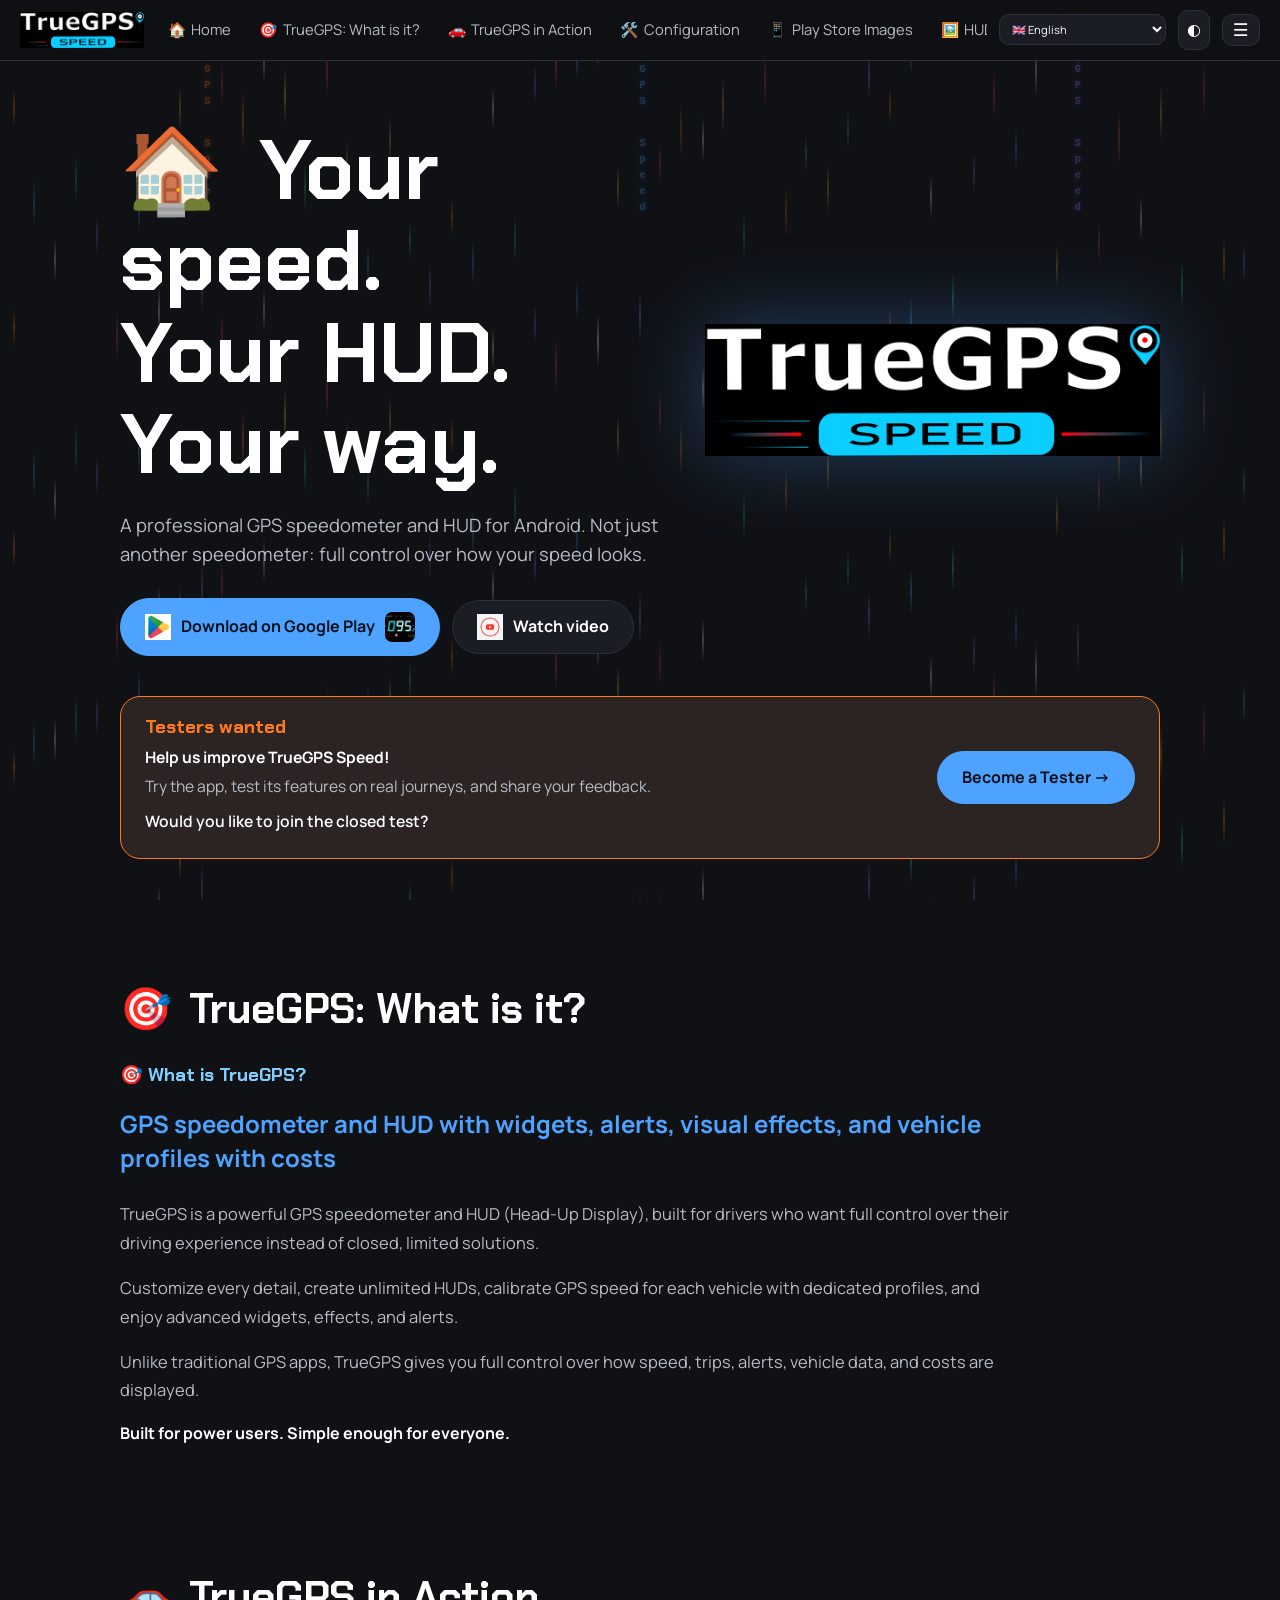
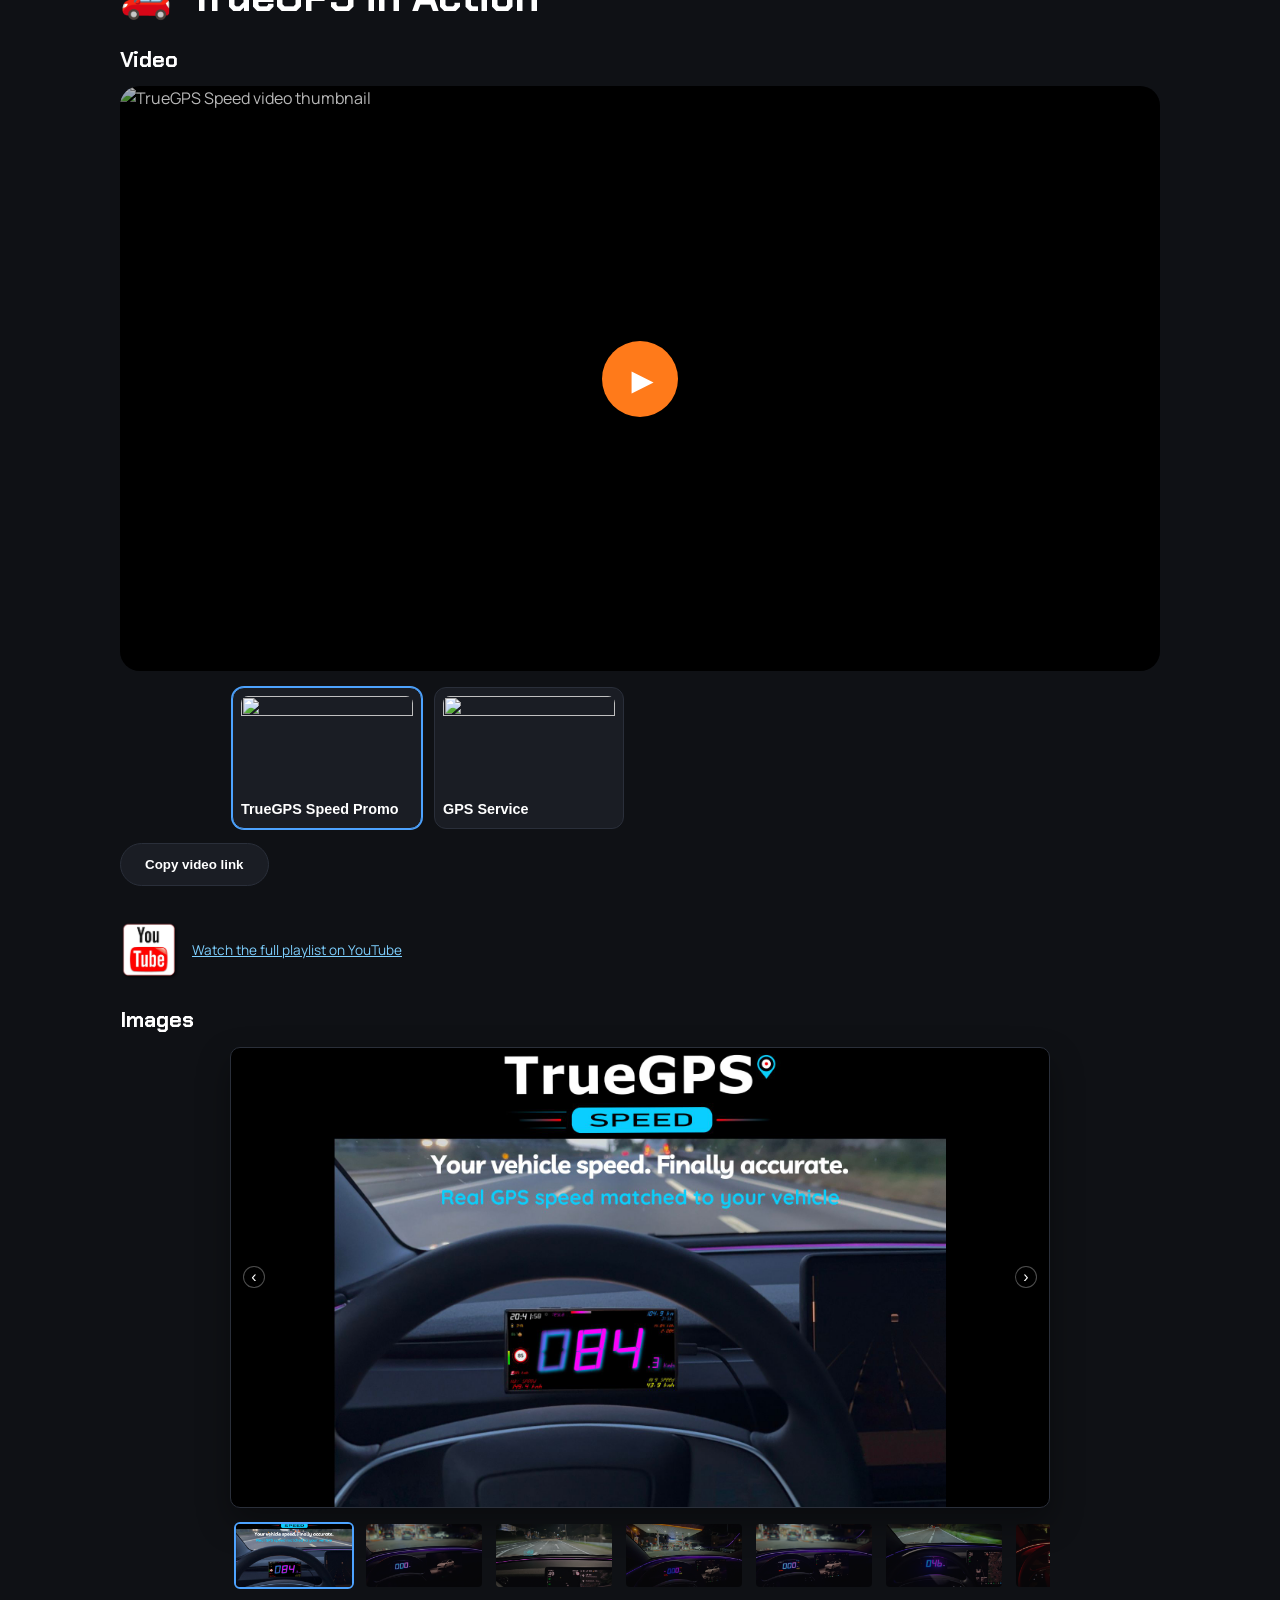
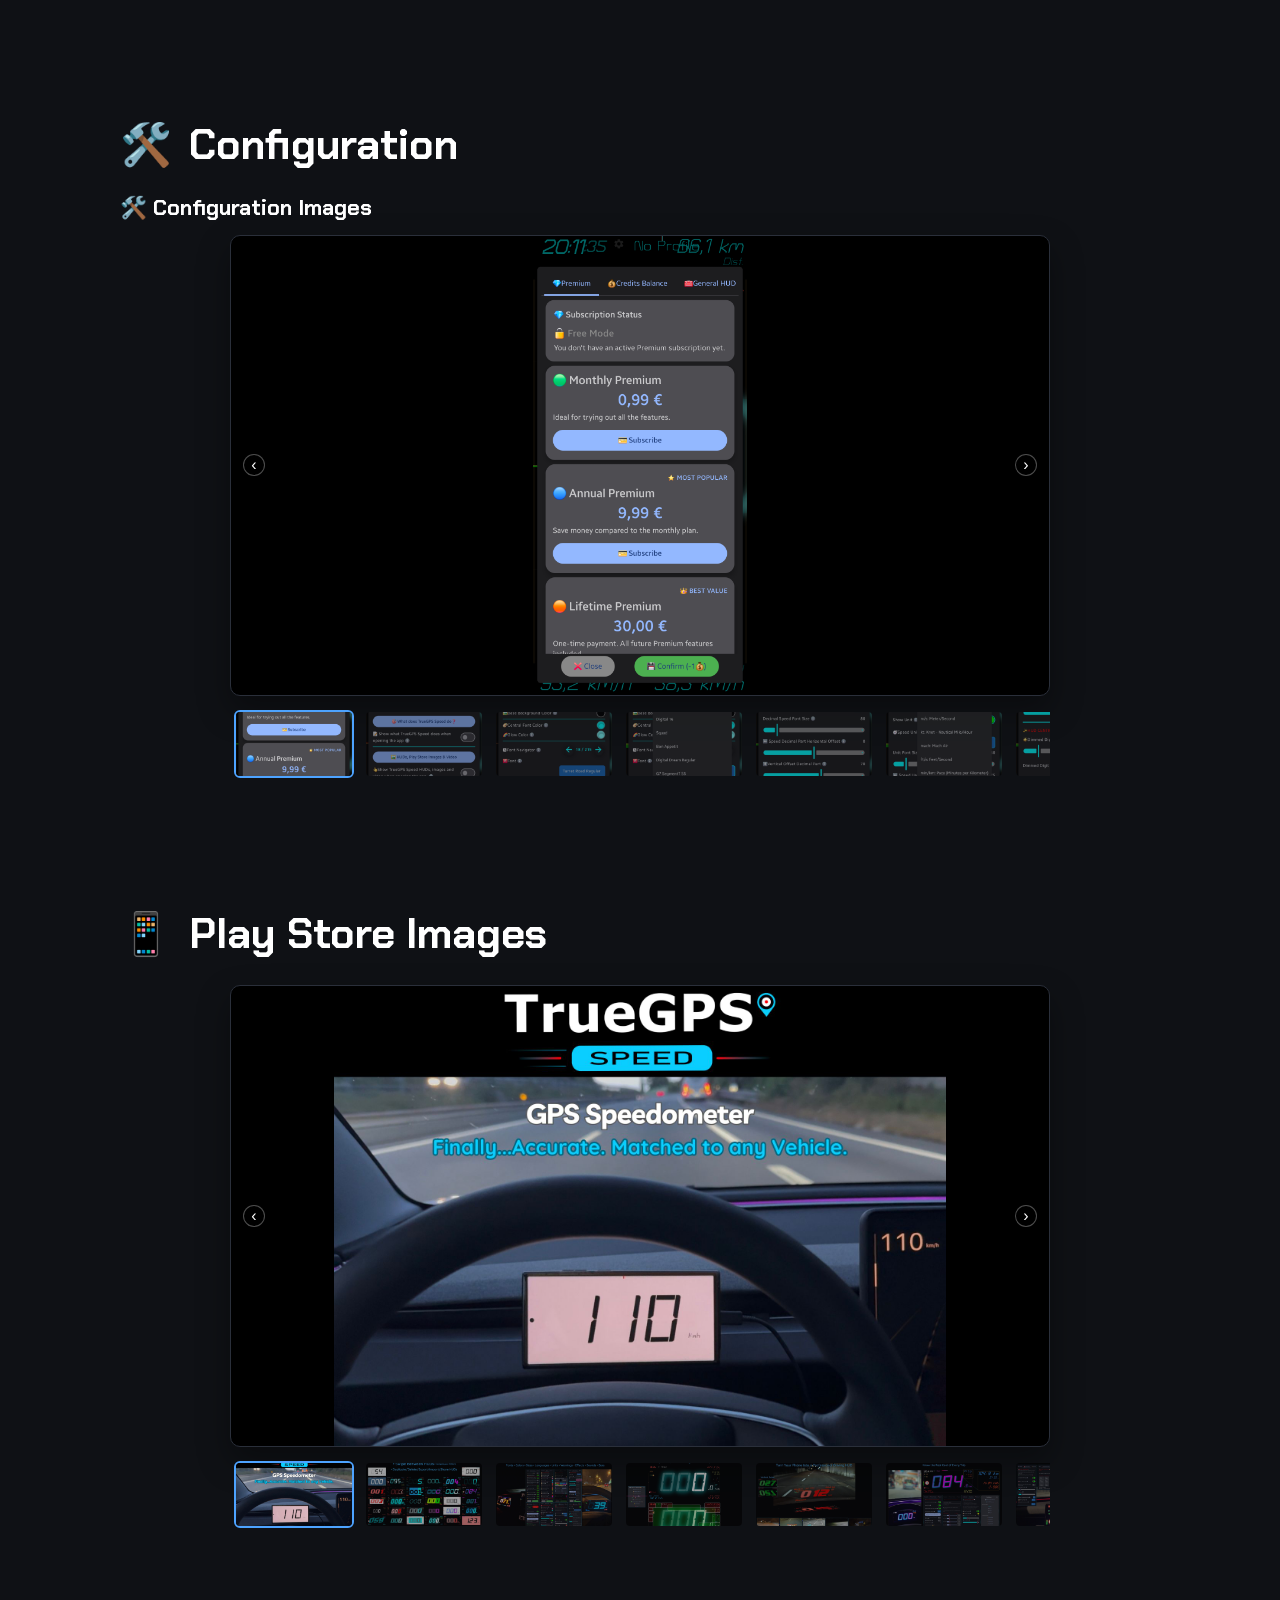
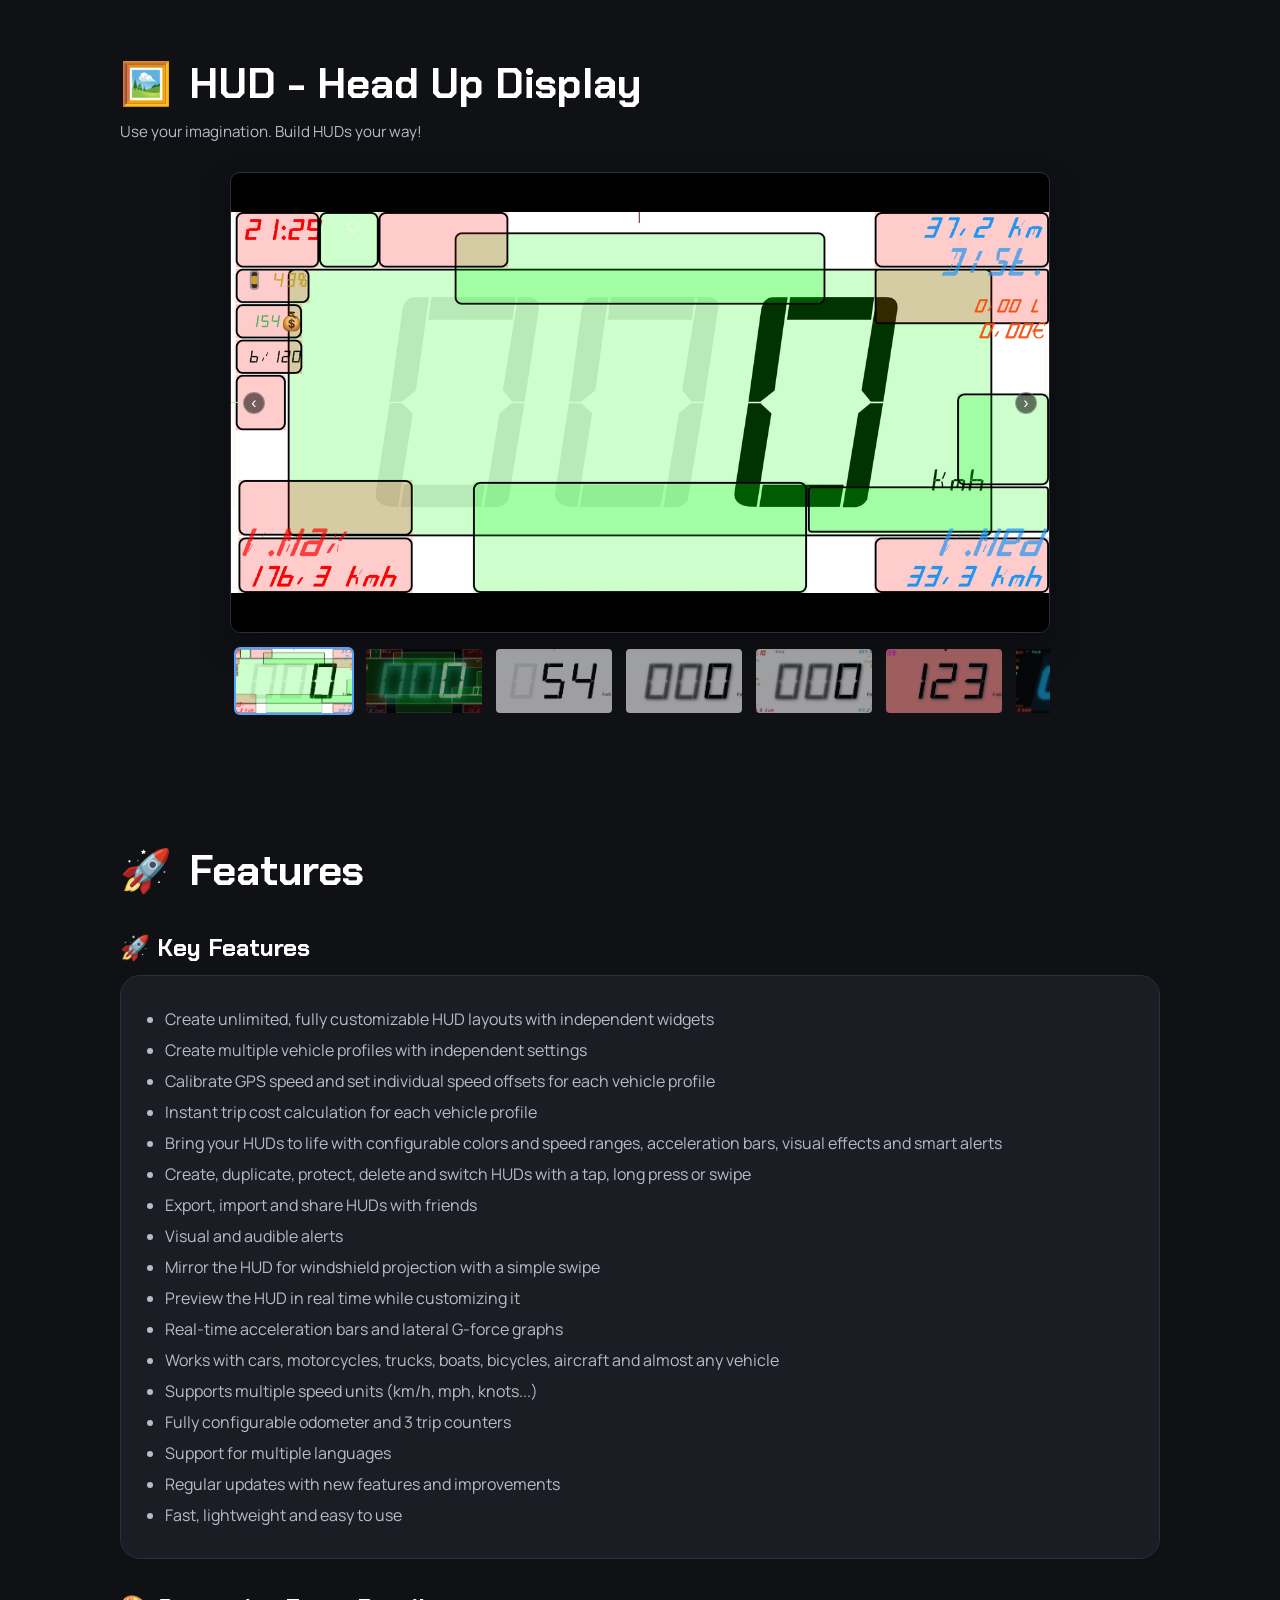
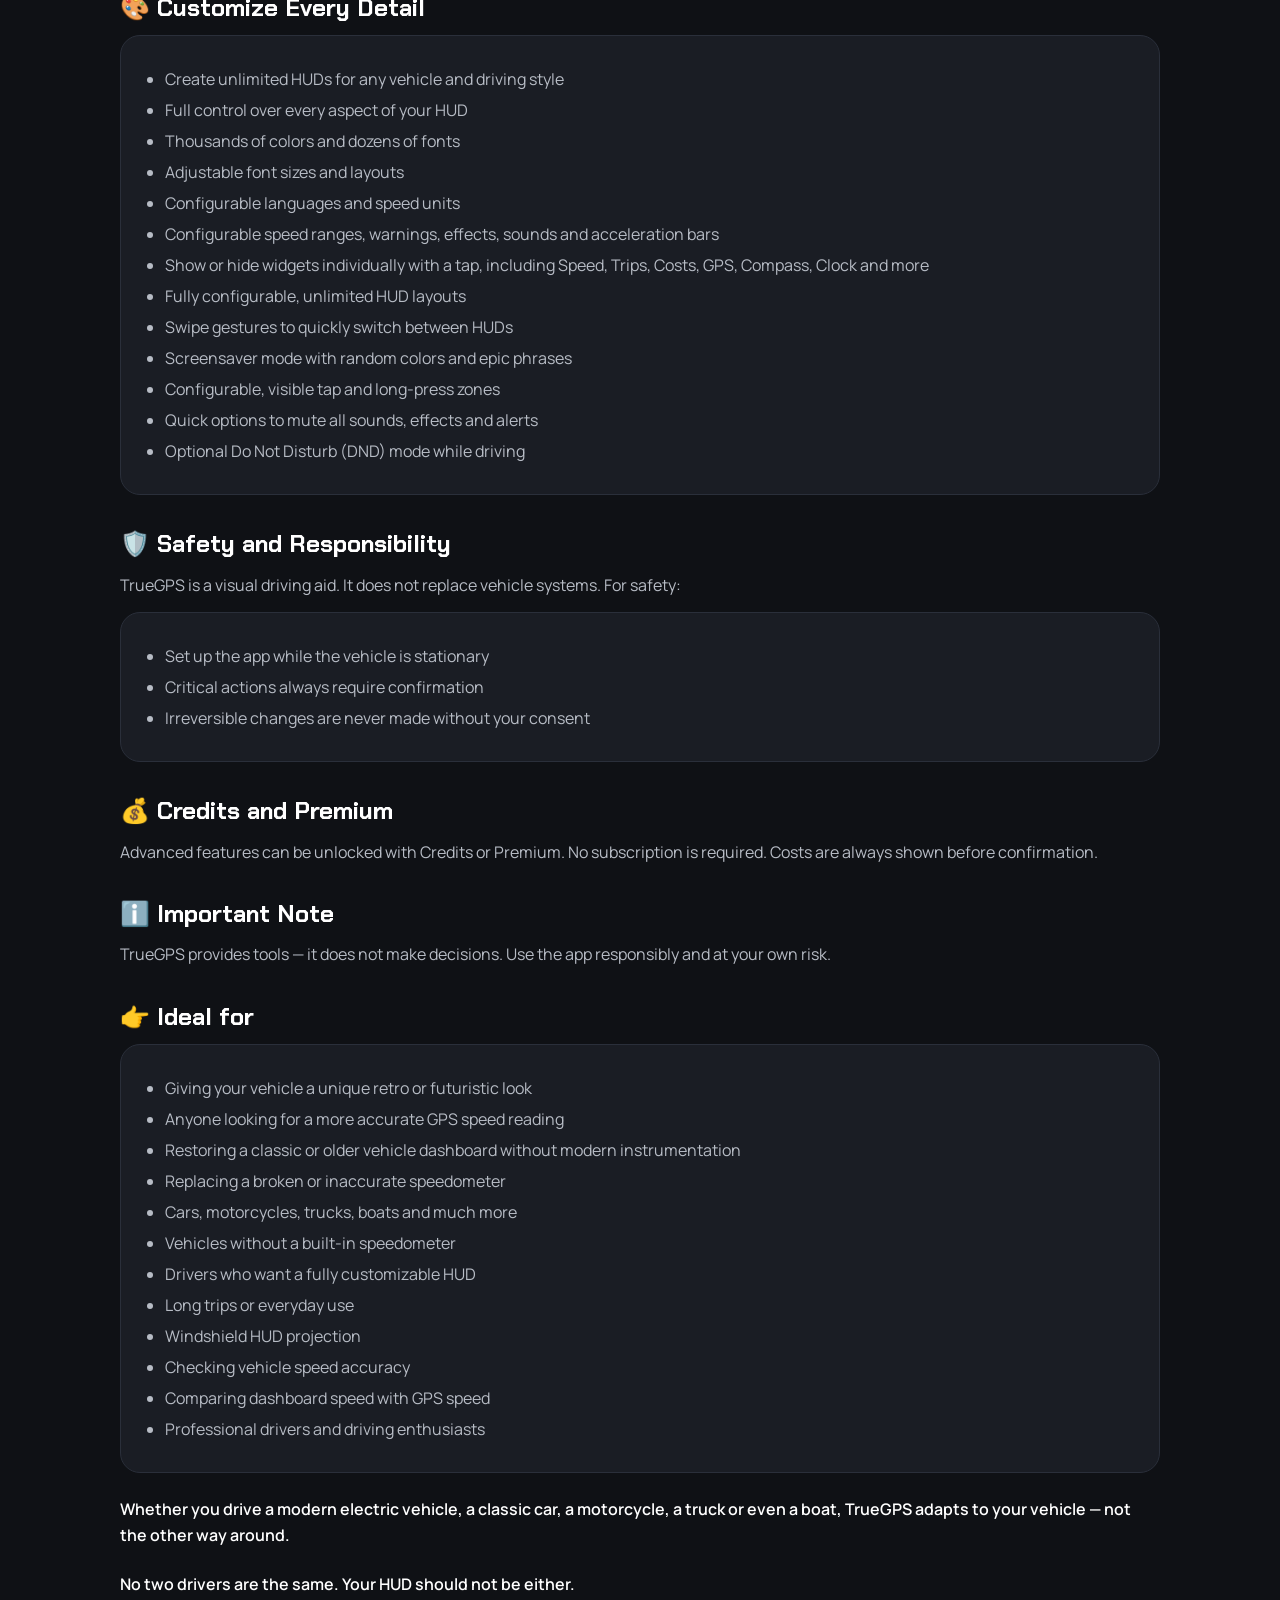
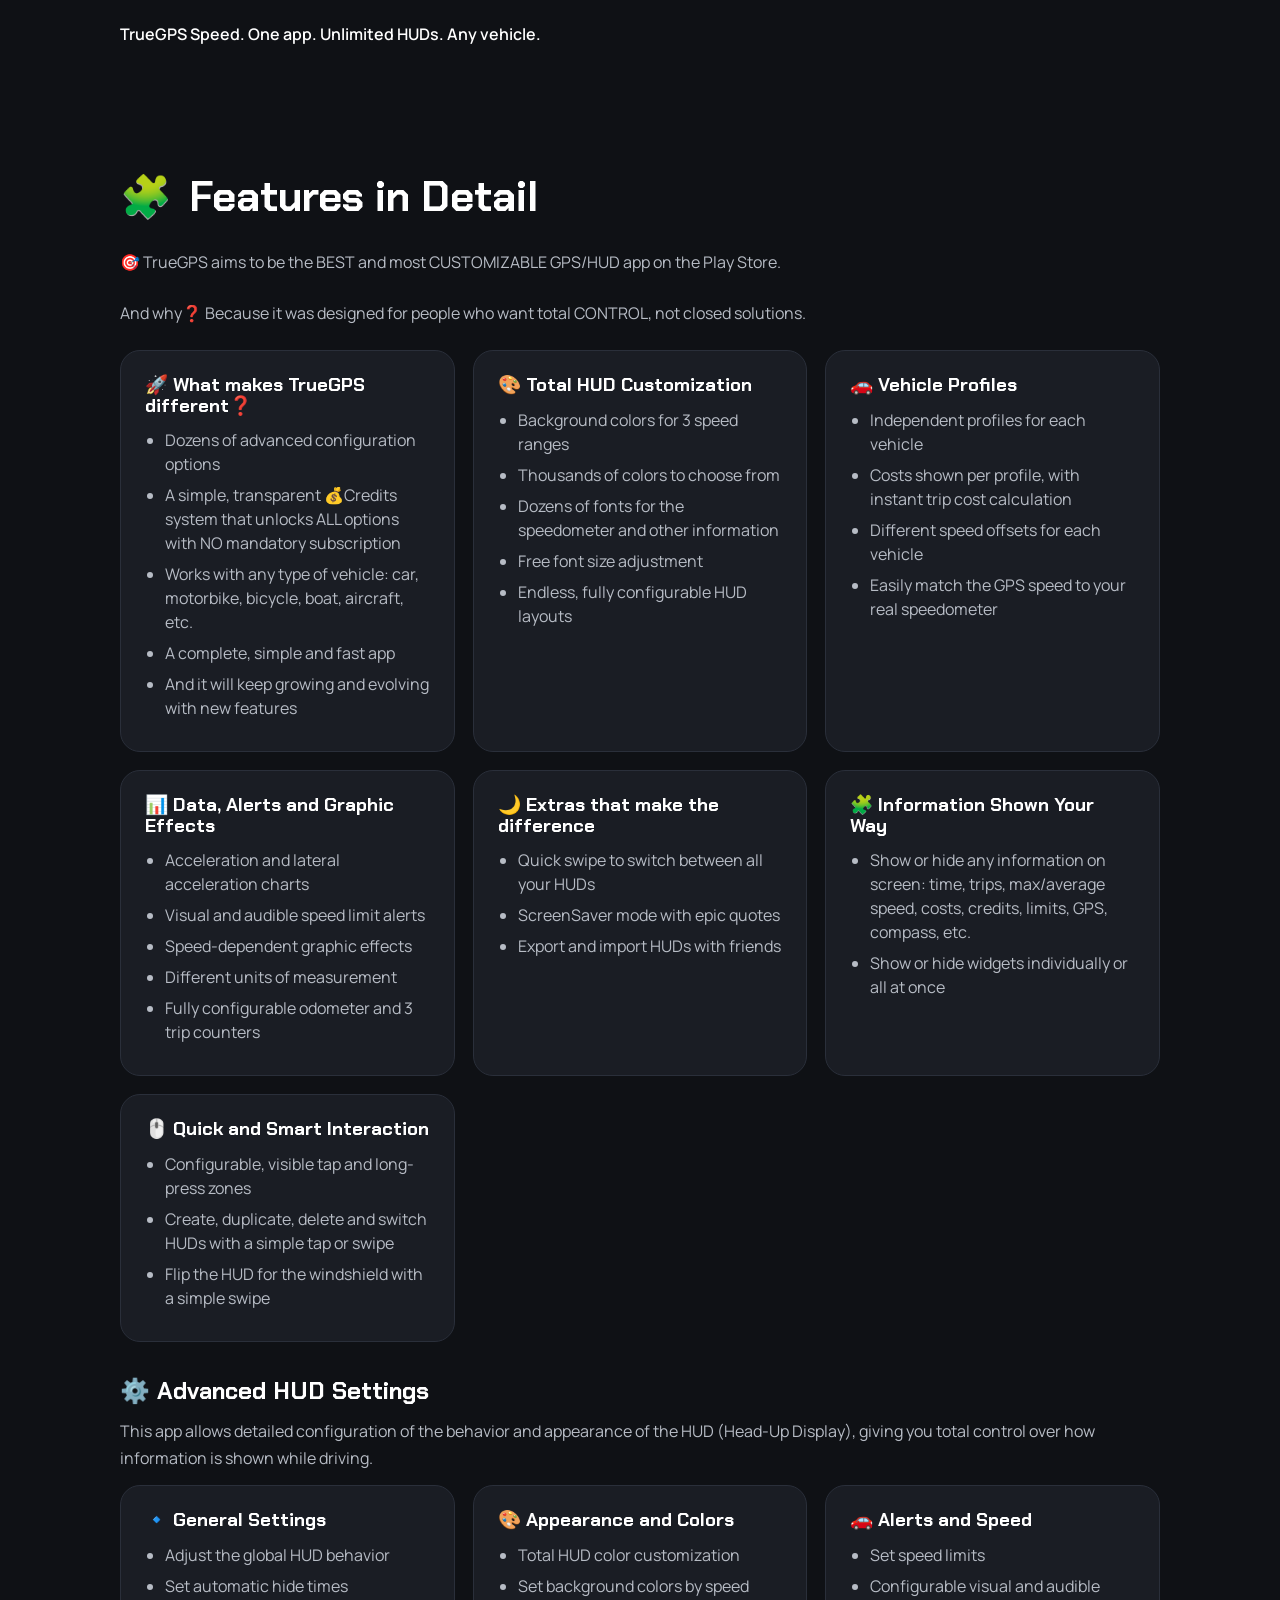
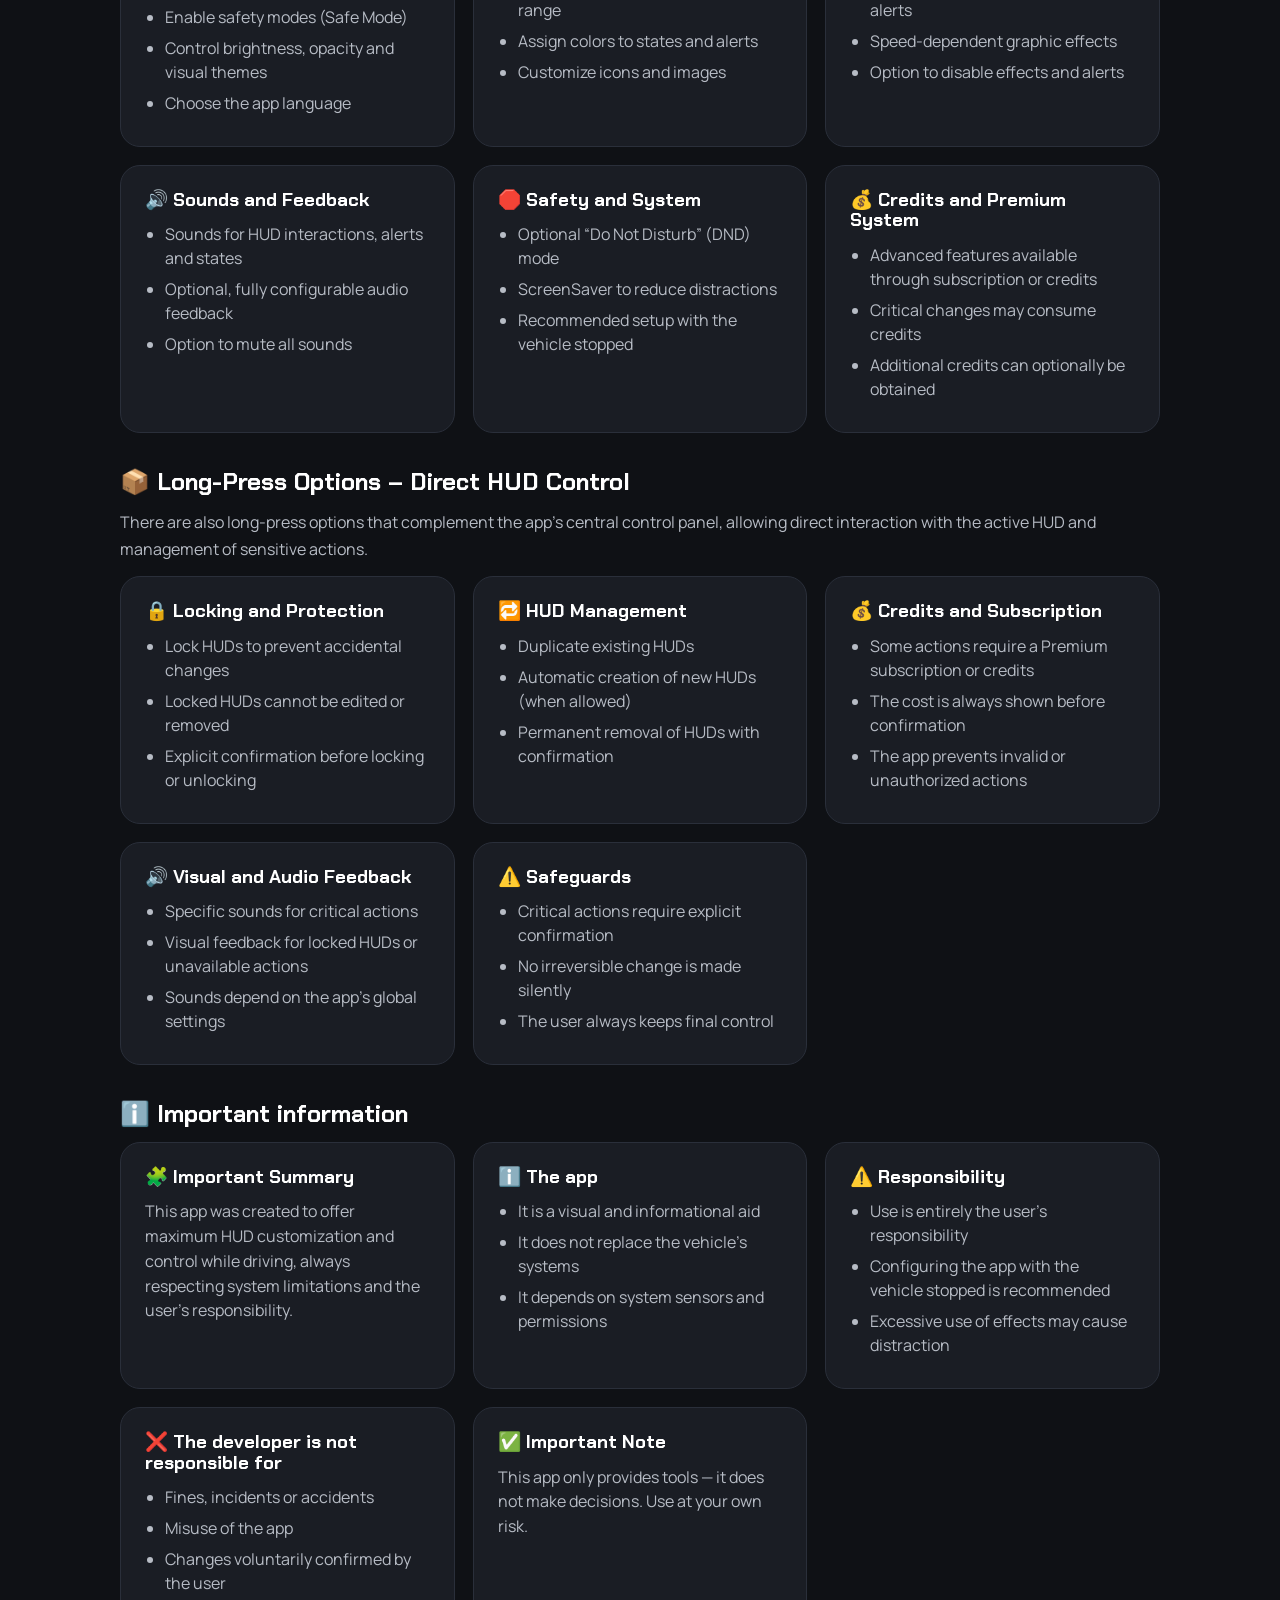
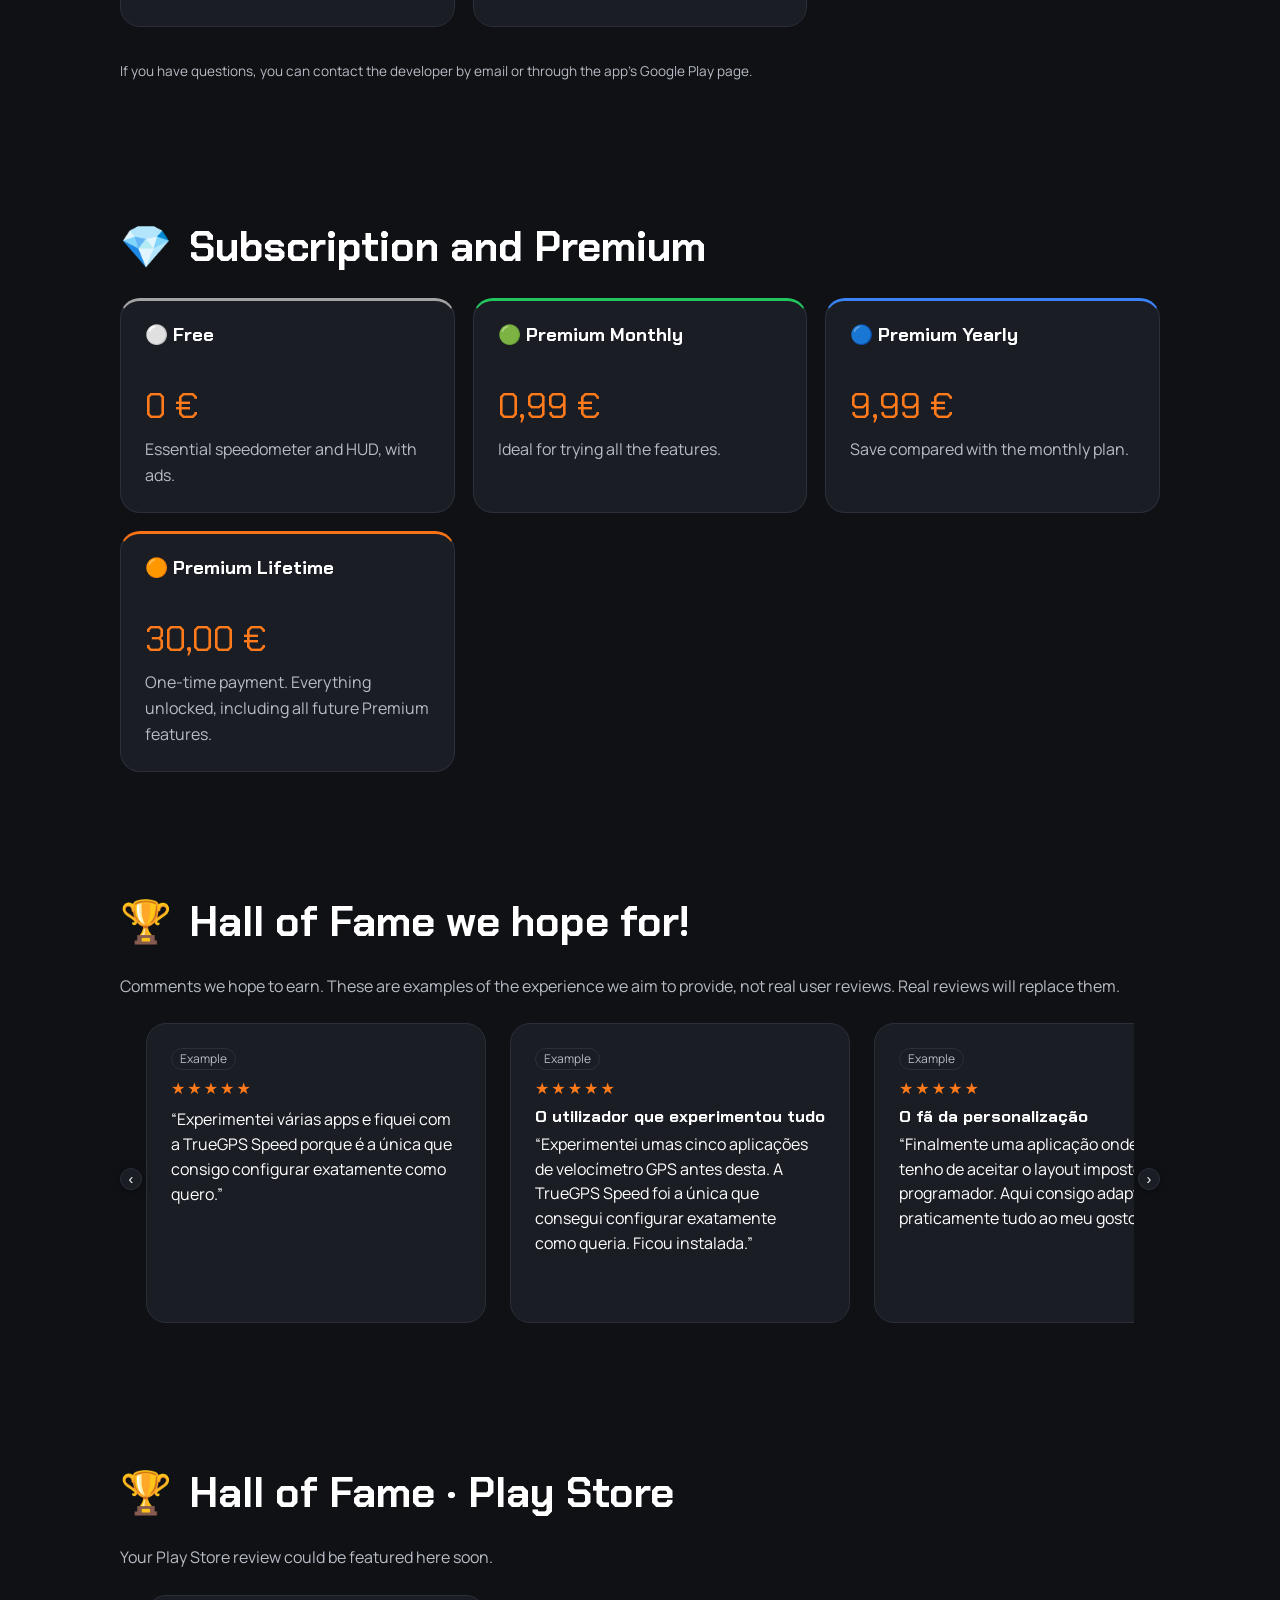
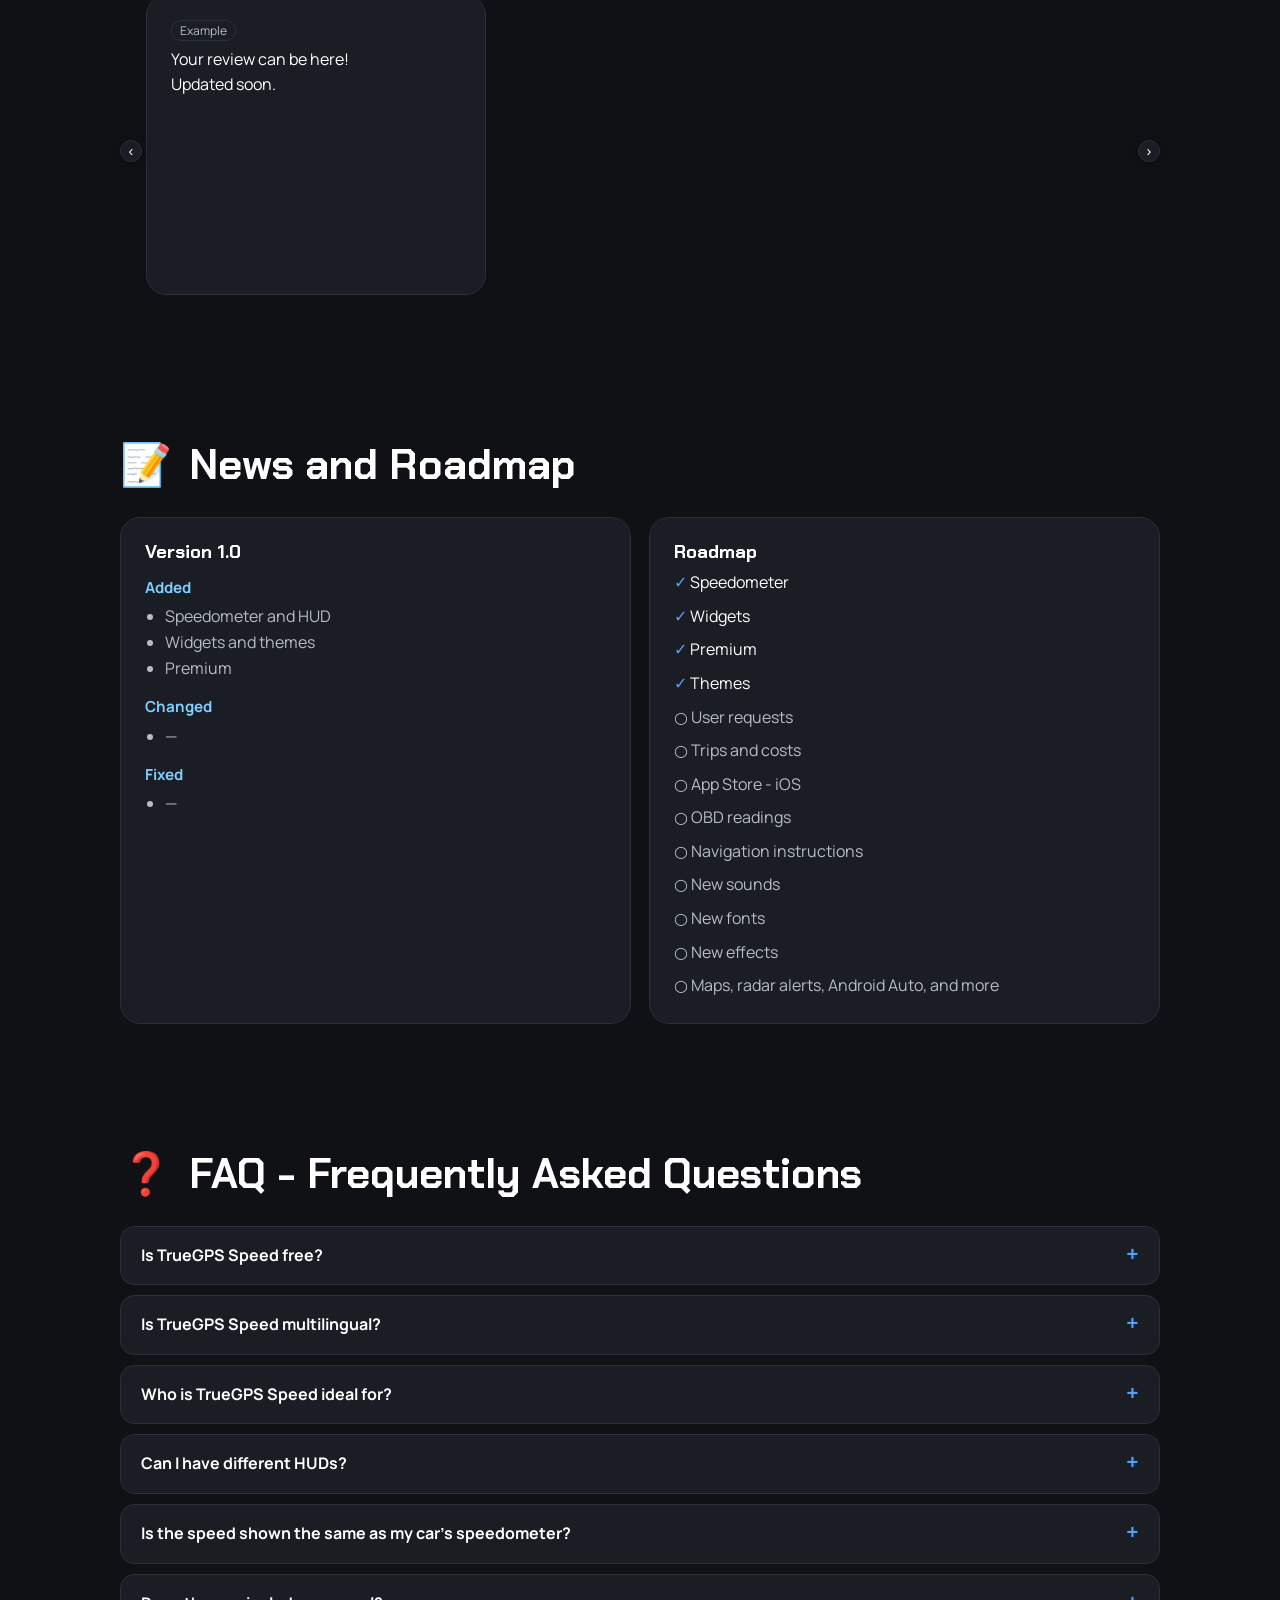
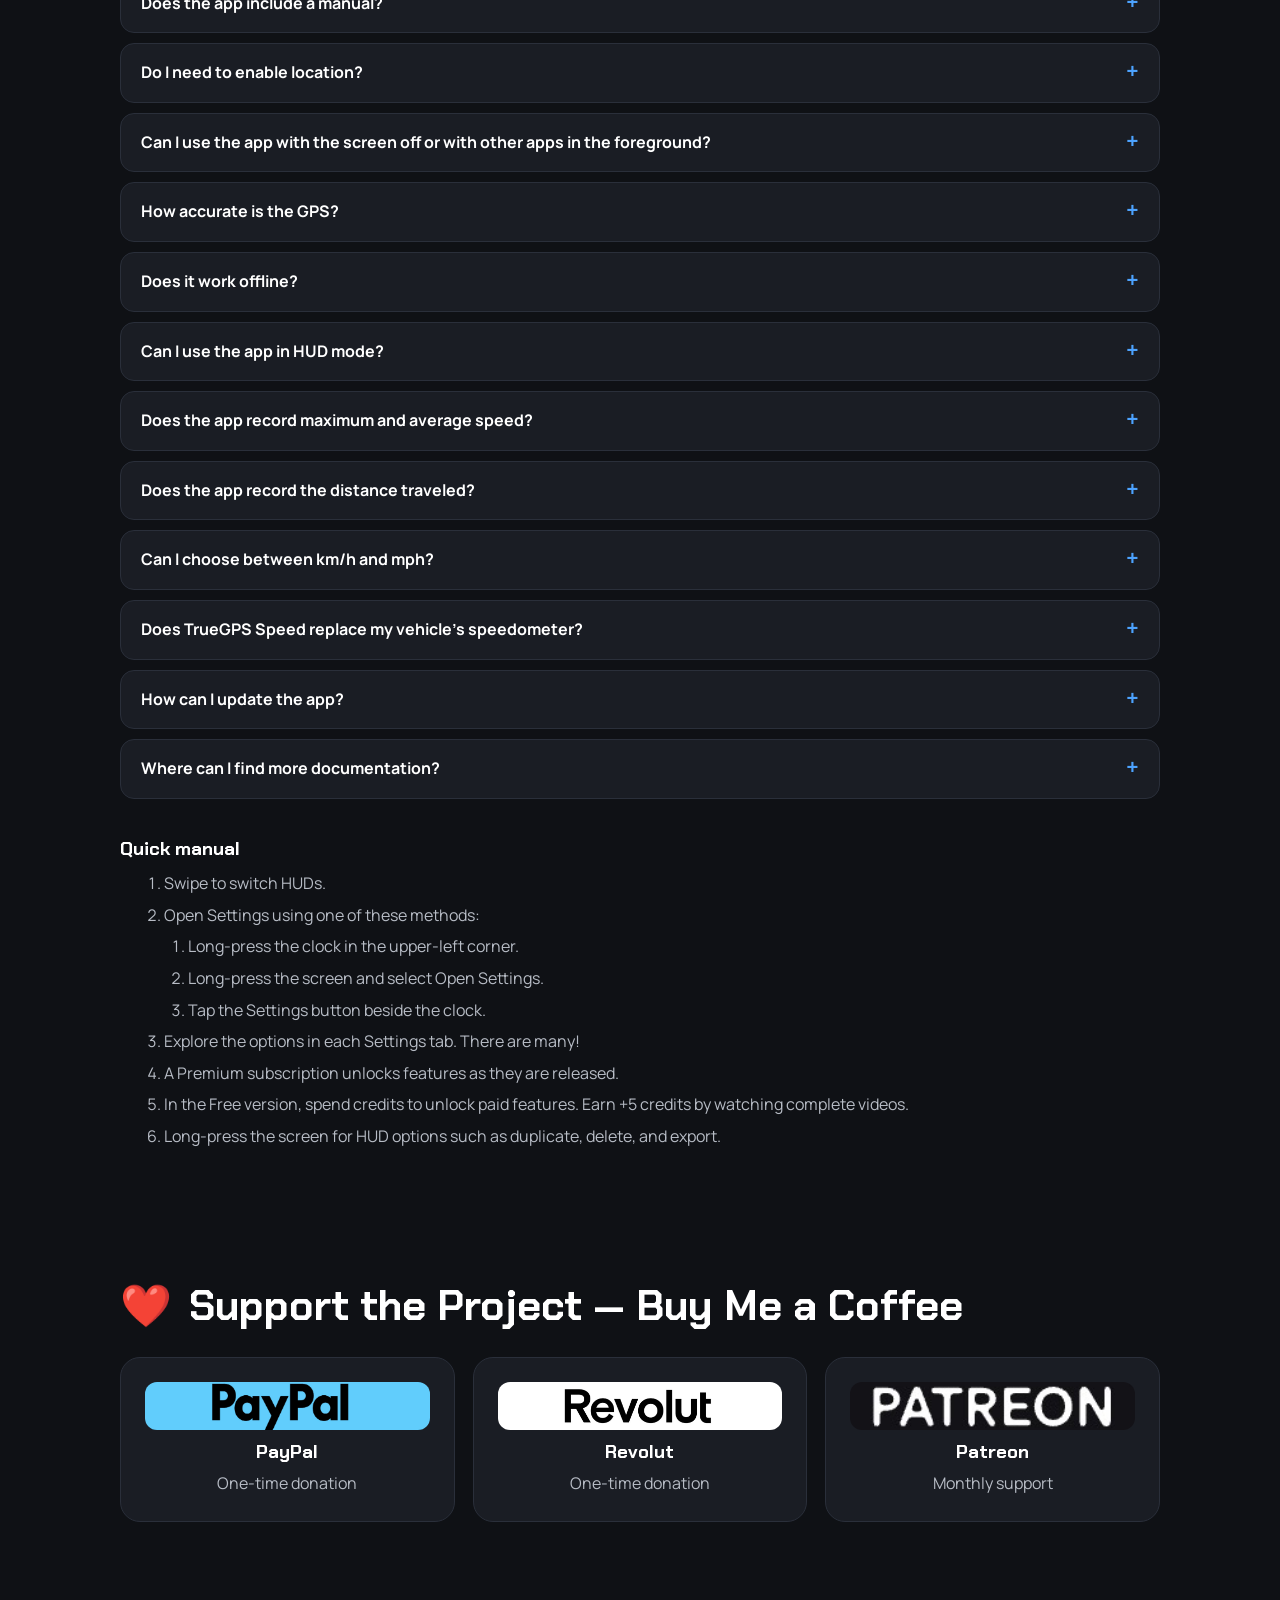
==== commit b3ff3b31: "Botão Menu e FAQs atualizadas nos diversos idiomas FAQS e botão do menu lá em cima" ====
--- a/TrueGPS/index.html
+++ b/TrueGPS/index.html
@@ -20,11 +20,8 @@
 <div class="neon-rain-layer neon-rain-slow" aria-hidden="true"></div>
 <div class="neon-word-rain" aria-hidden="true">
   <span class="word-stream stream-orange"></span>
-  <span class="word-stream stream-green"></span>
   <span class="word-stream stream-blue"></span>
   <span class="word-stream stream-violet"></span>
-  <span class="word-stream stream-red"></span>
-  <span class="word-stream stream-white"></span>
 </div>
 <!-- ============ CABEÇALHO: logótipo, menu, língua, tema ============ -->
 <header class="top">
@@ -54,6 +51,8 @@
   </nav>
   <select id="lang" aria-label="Language"></select>
   <button id="theme" aria-label="Toggle light/dark theme">◐</button>
+  <button id="menu-toggle" class="menu-toggle" type="button" aria-label="Open section menu" aria-expanded="false" aria-controls="section-menu">☰</button>
+  <div id="section-menu" class="section-menu" hidden></div>
 </header>
 
 <main>
@@ -496,10 +495,10 @@
   <h2 data-icon="📝" data-i18n="t_changelog">Changelog and Roadmap</h2>
   <div class="grid two">
     <article class="card">
-      <h3>Version 1.0</h3>
-      <h4>Added</h4><ul><li>Speedometer and HUD</li><li>Widgets and themes</li><li>Premium</li></ul>
-      <h4>Changed</h4><ul><li>—</li></ul>
-      <h4>Fixed</h4><ul><li>—</li></ul>
+      <h3 data-i18n="news_version">Version 1.0</h3>
+      <h4 data-i18n="news_added">Added</h4><ul><li data-i18n="news_speedometer">Speedometer and HUD</li><li data-i18n="news_widgets_themes">Widgets and themes</li><li data-i18n="news_premium">Premium</li></ul>
+      <h4 data-i18n="news_changed">Changed</h4><ul><li>—</li></ul>
+      <h4 data-i18n="news_fixed">Fixed</h4><ul><li>—</li></ul>
     </article>
     <article class="card">
       <h3 data-i18n="roadmap_title">Roadmap</h3>
@@ -513,9 +512,8 @@
 <!-- ============ FAQ (acordeão) e manual rápido ============ -->
 <section id="faq">
   <h2 data-icon="❓" data-i18n="t_faq">FAQ</h2>
-  <details><summary>How accurate is the GPS?</summary><p>Add your answer here.</p></details>
-  <details><summary>Can I use it in HUD mode?</summary><p>Yes. Add details here.</p></details>
-  <details><summary>Does it work offline?</summary><p>Add your answer here.</p></details>
+  <!-- As perguntas e respostas (13 idiomas) vêm de assets/faq-i18n.js e são desenhadas aqui -->
+  <div id="faq-content" class="faq-content"></div>
   <h3 class="sub" data-i18n="quick_manual_title">Quick manual</h3>
   <div class="steps" data-i18n="quick_manual_content"><ol><li>Swipe to switch HUDs.</li><li>Open Settings using one of these methods:<ol><li>Long-press the clock in the upper-left corner.</li><li>Long-press the screen and select Open Settings.</li><li>Tap the Settings button beside the clock.</li></ol></li><li>Explore the options in each Settings tab. There are many!</li><li>A Premium subscription unlocks features as they are released.</li><li>In the Free version, spend credits to unlock paid features. Earn 5 credits by watching complete videos.</li><li>Long-press the screen for HUD options such as duplicate, delete, and export.</li></ol></div>
 </section>
@@ -616,8 +614,10 @@
 <div id="image-viewer" class="image-viewer" role="dialog" aria-modal="true" aria-label="Image viewer" aria-hidden="true" hidden>
   <button class="viewer-close" type="button" aria-label="Close image viewer">×</button>
   <button class="viewer-arrow viewer-prev" type="button" aria-label="Previous image">‹</button>
-  <figure><img class="viewer-image" alt=""><figcaption class="viewer-caption"></figcaption></figure>
-  <span class="viewer-count" aria-live="polite"></span>
+  <figure>
+    <img class="viewer-image" alt="">
+    <figcaption class="viewer-caption"><span class="viewer-count" aria-live="polite"></span><span class="viewer-title"></span></figcaption>
+  </figure>
   <button class="viewer-arrow viewer-next" type="button" aria-label="Next image">›</button>
 </div>
 <footer>
@@ -637,6 +637,7 @@
 </footer>
 <script src="assets/features.js"></script>
 <script src="assets/testers-i18n.js"></script>
+<script src="assets/faq-i18n.js"></script>
 <script src="assets/app.js"></script>
 </body>
 </html>
--- a/TrueGPS/assets/style.css
+++ b/TrueGPS/assets/style.css
@@ -137,13 +137,10 @@
 /* Colunas verticais com a marca, intercaladas com os traços neon. */
 .neon-word-rain { position:fixed; inset:0; z-index:-1; overflow:hidden; pointer-events:none; opacity:.28; }
 .word-stream { position:absolute; top:0; width:1em; writing-mode:vertical-rl; text-orientation:upright; white-space:nowrap; font:600 clamp(10px,.78vw,13px)/1.5 "Chakra Petch",monospace; letter-spacing:.5em; word-spacing:1em; text-shadow:0 0 7px currentColor; animation:word-rain 144s linear infinite; }
-.word-stream::before { content:"TrueGPS Speed　　　 TrueGPS Speed　　　 TrueGPS Speed　　　 TrueGPS Speed　　　 TrueGPS Speed　　　 TrueGPS Speed　　　 TrueGPS Speed　　　 TrueGPS Speed　　　 TrueGPS Speed　　　 TrueGPS Speed　　　 TrueGPS Speed　　　 TrueGPS Speed"; }
-.stream-orange { left:8%; color:#ff7a1a; animation-duration:104s; animation-delay:-32s; }
-.stream-green { left:23%; color:#22d38e; animation-duration:136s; animation-delay:-88s; }
-.stream-blue { left:39%; color:#4da3ff; animation-duration:116s; animation-delay:-56s; }
-.stream-violet { left:56%; color:#b06cff; animation-duration:168s; animation-delay:-128s; }
-.stream-red { left:73%; color:#ff4152; animation-duration:128s; animation-delay:-24s; }
-.stream-white { left:90%; color:#fff; animation-duration:152s; animation-delay:-96s; }
+.word-stream::before { content:"TrueGPS Speed　　　　　　　　　　　　　　　　　　　　　　　　　　　　　　　　　　　　　　　　　　　　　　　　　　　　　　　　　　　　TrueGPS Speed　　　　　　　　　　　　　　　　　　　　　　　　　　　　　　　　　　　　　　　　　　　　　　　　　　　　　　　　　　　　TrueGPS Speed　　　　　　　　　　　　　　　　　　　　　　　　　　　　　　　　　　　　　　　　　　　　　　　　　　　　　　　　　　　　TrueGPS Speed"; }
+.stream-orange { left:16%; color:#ff7a1a; animation-duration:104s; animation-delay:-32s; }
+.stream-blue { left:50%; color:#4da3ff; animation-duration:116s; animation-delay:-56s; }
+.stream-violet { left:84%; color:#b06cff; animation-duration:168s; animation-delay:-128s; }
 @keyframes word-rain { from { transform:translateY(100vh); } to { transform:translateY(-105%); } }
 @media (prefers-reduced-motion: reduce) { .word-stream { animation:none!important; } }
 
@@ -207,7 +204,7 @@
   background:var(--card);
 }
 
-select,#theme {
+select,#theme,#menu-toggle {
   background:var(--card);
   color:var(--tx);
   border:1px solid var(--line);
@@ -217,7 +214,7 @@
   cursor:pointer;
 }
 
-#lang{font-size:.78rem}
+#lang{font-size:.7rem}
 
 /* ===== SECÇÕES (espaçamento geral) ===== */
 section {
@@ -827,12 +824,14 @@
 @media(max-width:760px){.carousel{padding:0 28px}.carousel .arrow{display:grid;width:30px;height:30px}.carousel .arrow.prev{left:0}.carousel .arrow.next{right:0}}
 @media(max-width:420px){.carousel{padding:0 24px}.carousel .arrow{width:26px;height:26px}}
 
-.image-viewer{position:fixed;inset:0;z-index:10000;background:rgba(0,0,0,.94);display:grid;grid-template-columns:minmax(0,1fr);grid-template-rows:minmax(0,1fr) auto;align-items:center;justify-items:center;padding:12px;touch-action:pan-y;overflow:hidden}
+.image-viewer{position:fixed;inset:0;z-index:10000;background:rgba(0,0,0,.94);display:grid;grid-template-columns:minmax(0,1fr);grid-template-rows:minmax(0,1fr);align-items:center;justify-items:center;padding:12px;touch-action:pan-y;overflow:hidden}
 .image-viewer[hidden]{display:none!important}
-.image-viewer figure{grid-column:1;grid-row:1;display:flex;flex-direction:column;align-items:center;justify-content:center;gap:4px;width:100%;height:100%;margin:0;min-width:0;min-height:0}
-.viewer-image{display:block;width:auto;height:auto;max-width:calc(100vw - 32px);max-height:calc(100vh - 88px);max-height:calc(100dvh - 88px);object-fit:contain;border-radius:6px;cursor:default;user-select:none;-webkit-user-drag:none}
-.viewer-caption{flex:0 0 auto;max-width:100%;color:#eee;text-align:center;font-size:.9rem;padding:4px 0}
-.viewer-count{grid-column:1;grid-row:2;color:#ddd;font-size:.9rem}
+.image-viewer figure{position:relative;grid-column:1;grid-row:1;display:flex;align-items:center;justify-content:center;width:100%;height:100%;margin:0;min-width:0;min-height:0}
+.viewer-image{display:block;width:auto;height:auto;max-width:calc(100vw - 32px);max-height:calc(100vh - 24px);max-height:calc(100dvh - 24px);object-fit:contain;border-radius:6px;cursor:default;user-select:none;-webkit-user-drag:none}
+.viewer-caption{position:absolute;left:max(14px,env(safe-area-inset-left));bottom:max(14px,env(safe-area-inset-bottom));z-index:2;display:flex;align-items:center;gap:.65em;max-width:calc(100% - 28px);box-sizing:border-box;padding:6px 10px;border:1px solid #ffffff30;border-radius:8px;background:rgba(0,0,0,.68);backdrop-filter:blur(8px);color:#f3f7ff;text-align:left;font-size:.9rem;transition:opacity .65s ease;pointer-events:none}
+.viewer-caption.is-fading{opacity:0}
+.viewer-count{flex:0 0 auto;color:#60a5fa;font-size:.9rem;font-weight:700;font-variant-numeric:tabular-nums;white-space:nowrap}
+.viewer-title{min-width:0;overflow:hidden;text-overflow:ellipsis;white-space:nowrap}
 .viewer-close,.viewer-arrow{z-index:1;border:1px solid #ffffff50;border-radius:999px;background:#171a20;color:#fff;display:grid;place-items:center;cursor:pointer}
 .viewer-close{position:absolute;top:max(12px,env(safe-area-inset-top));right:max(12px,env(safe-area-inset-right));width:44px;height:44px;font-size:1.7rem}
 .viewer-arrow{position:absolute;top:50%;transform:translateY(-50%);width:44px;height:54px;font-size:2rem}
@@ -890,8 +889,89 @@
 @media (max-width:760px) {
   .home-tester-highlight { grid-template-columns:1fr; padding:18px; }
   .home-tester-highlight .btn { justify-self:start; }
-}
-
-
-
-
+}
+
+
+/* ===== MENU VERTICAL ☰ (todas as secções num só toque) ===== */
+
+/* Botão ☰ ao lado do botão do Tema */
+#menu-toggle {
+  font-size:1.1rem;
+  line-height:1;
+  min-width:38px;
+}
+
+/* Painel que abre por baixo do cabeçalho, alinhado à direita */
+.section-menu {
+  position:absolute;
+  top:100%;
+  right:20px;
+  width:min(320px, calc(100vw - 24px));
+  /* Altura máxima = ecrã menos o cabeçalho; se houver muitas opções, faz scroll vertical */
+  max-height:calc(100vh - 90px);
+  max-height:calc(100dvh - 90px);
+  overflow-y:auto;
+  overscroll-behavior:contain;
+  -webkit-overflow-scrolling:touch;
+  display:flex;
+  flex-direction:column;
+  gap:2px;
+  padding:8px;
+  margin-top:6px;
+  background:var(--bg);
+  border:1px solid var(--line);
+  border-radius:14px;
+  box-shadow:0 12px 32px #0007;
+  z-index:20;
+}
+
+/* O atributo hidden tem de continuar a esconder o painel */
+.section-menu[hidden] {
+  display:none;
+}
+
+/* Cada opção do menu */
+.section-menu a {
+  display:flex;
+  align-items:center;
+  gap:.5em;
+  padding:10px 12px;
+  border-radius:10px;
+  color:var(--tx2);
+  text-decoration:none;
+  font-size:.95rem;
+}
+
+.section-menu a::before {
+  content:attr(data-icon);
+  display:inline-block;
+  line-height:1;
+}
+
+.section-menu a:hover,
+.section-menu a:focus-visible {
+  color:var(--tx);
+  background:var(--card);
+}
+
+/* Telemóvel: idioma, tema e ☰ ficam encostados à direita; painel quase com a largura do ecrã */
+@media(max-width:760px) {
+  #lang {
+    margin-left:auto;
+  }
+  .section-menu {
+    right:12px;
+  }
+}
+
+
+/* ===== FAQ: listas dentro das respostas ===== */
+details ul {
+  margin:0 0 16px;
+  padding-left:22px;
+  color:var(--tx2);
+}
+
+details li {
+  margin:6px 0;
+}
